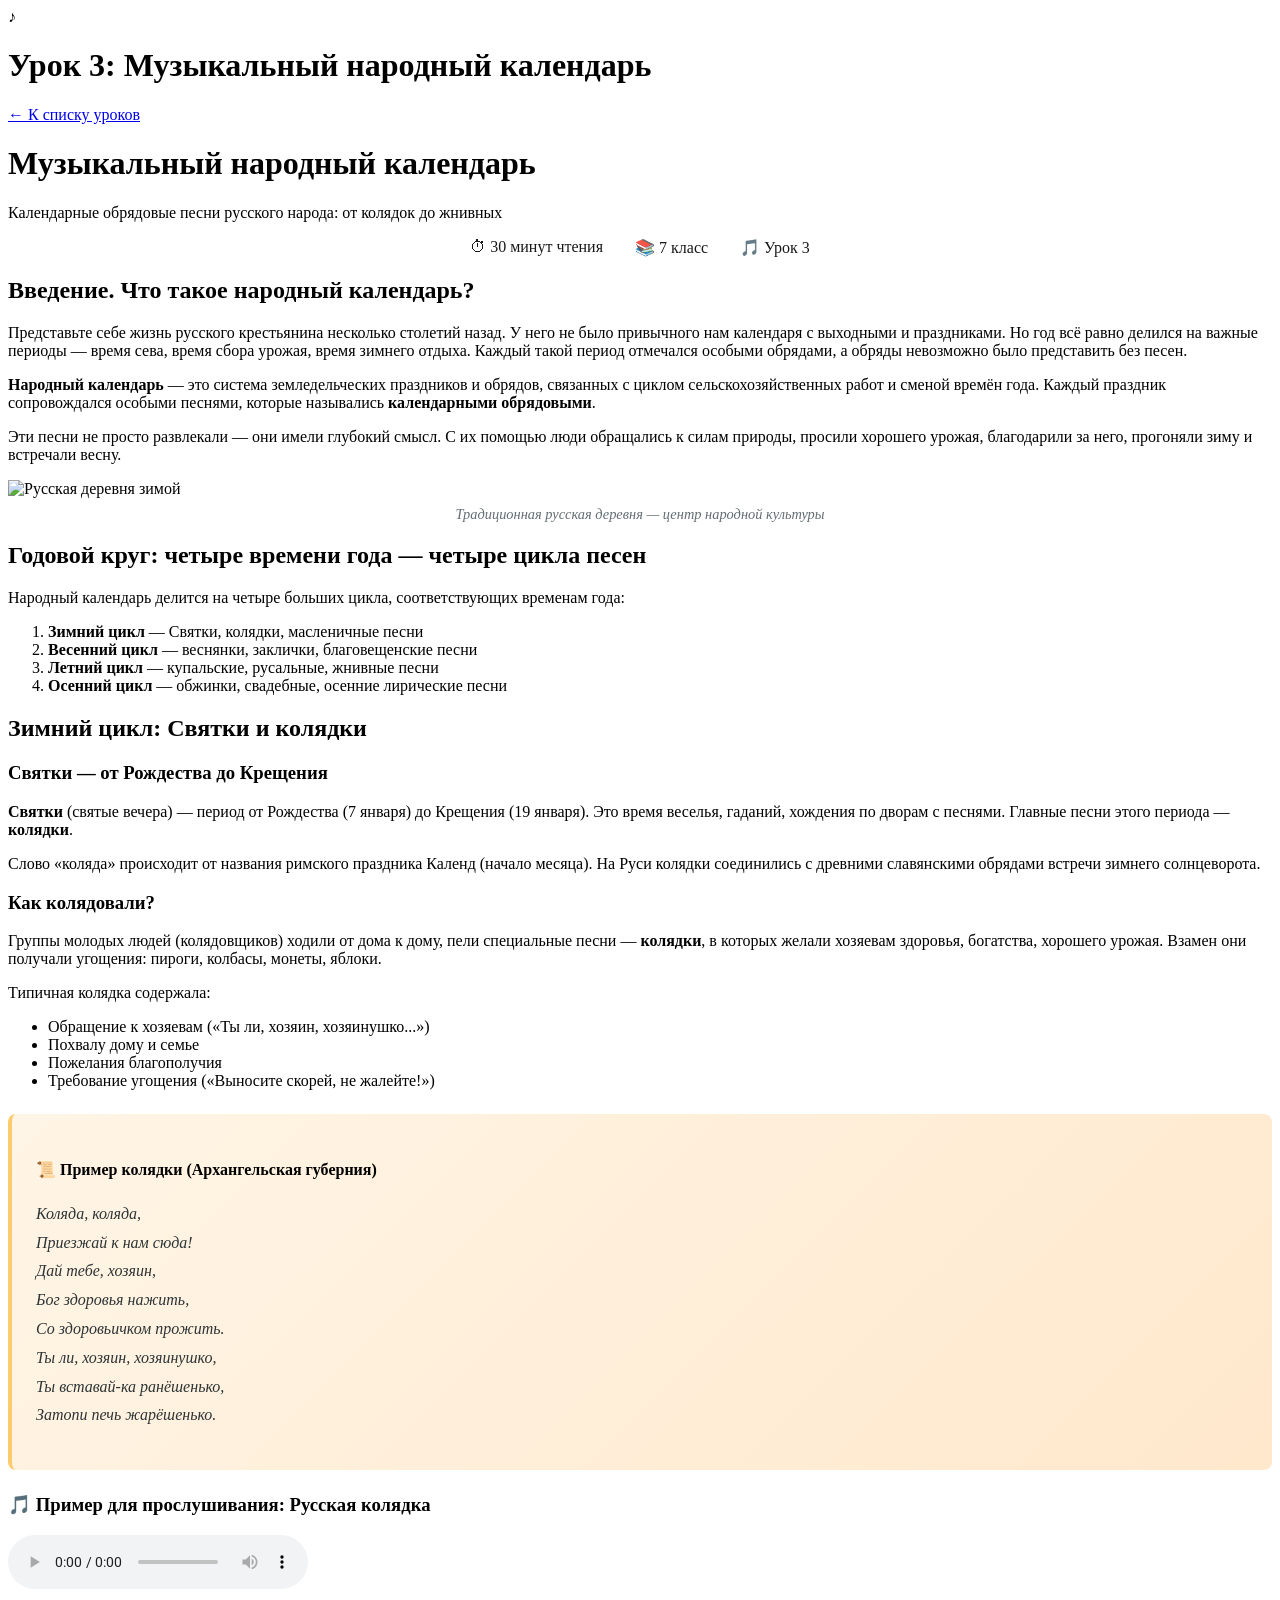
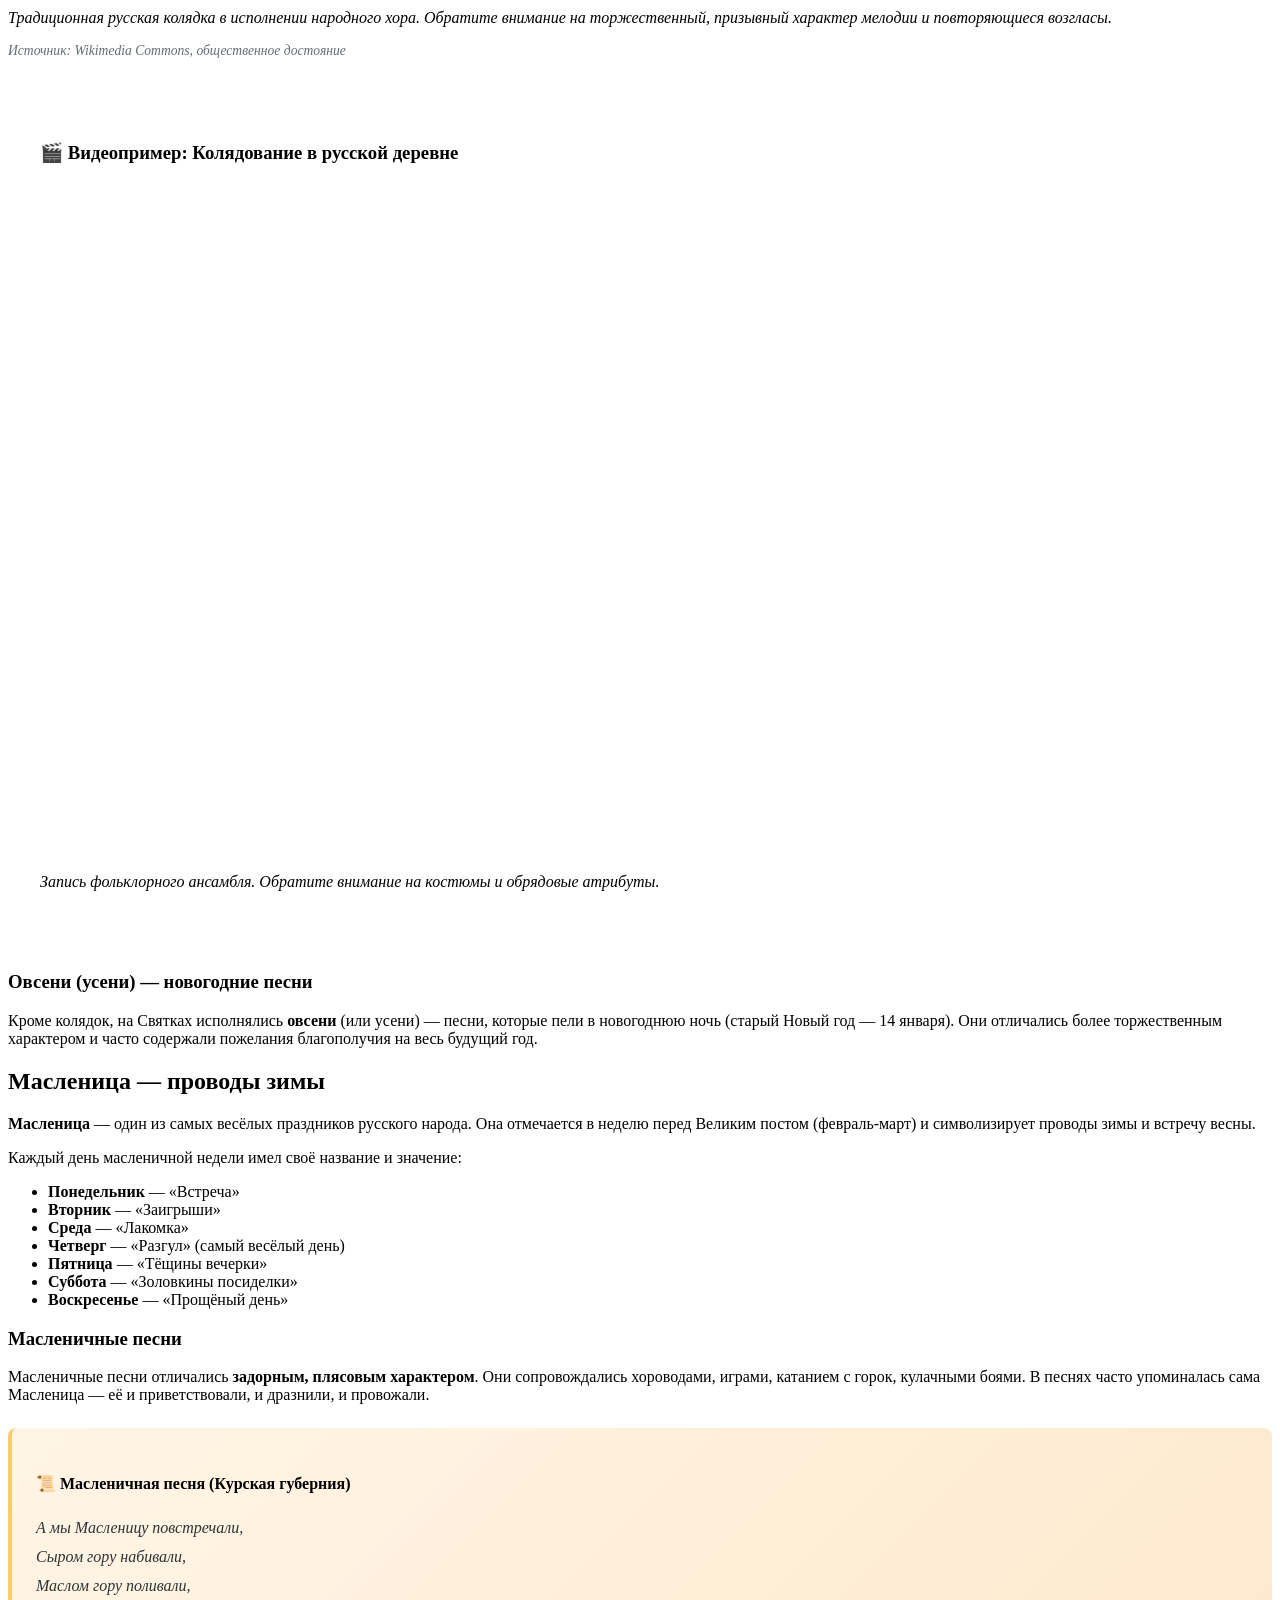
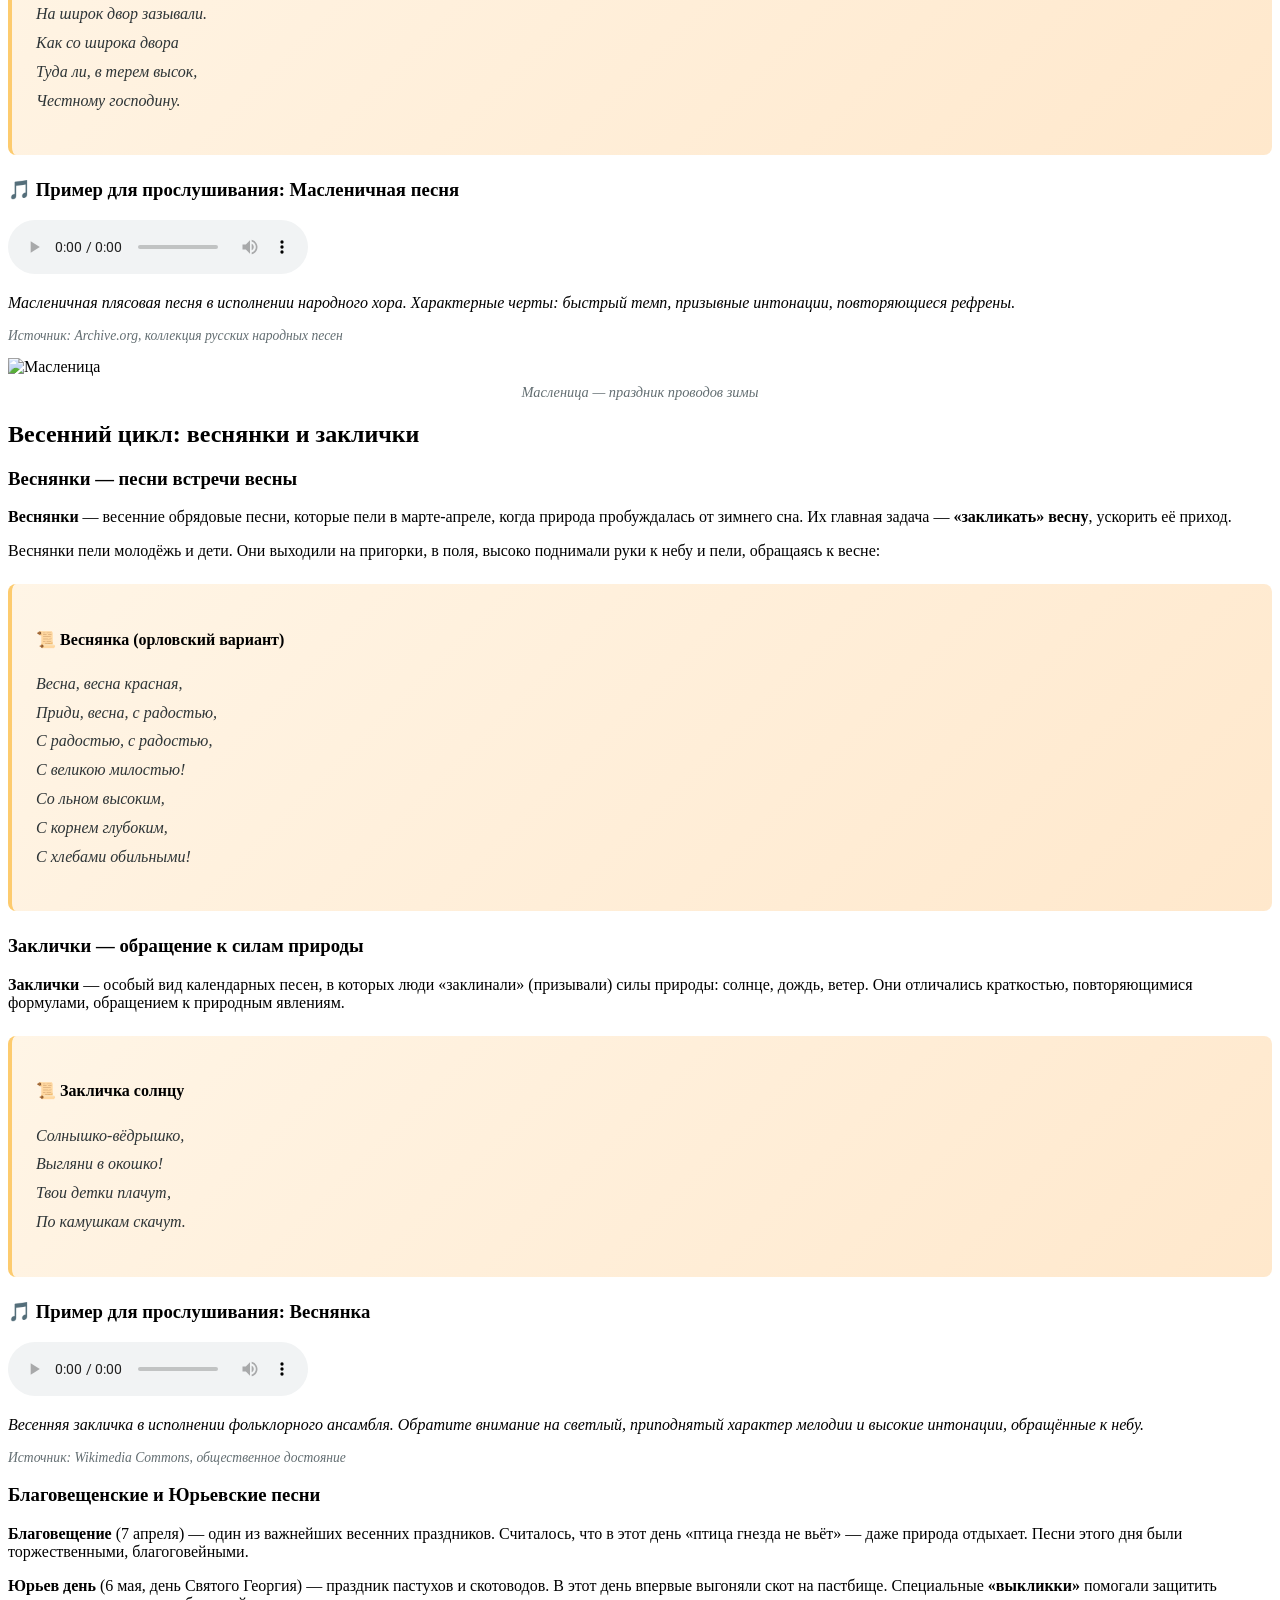
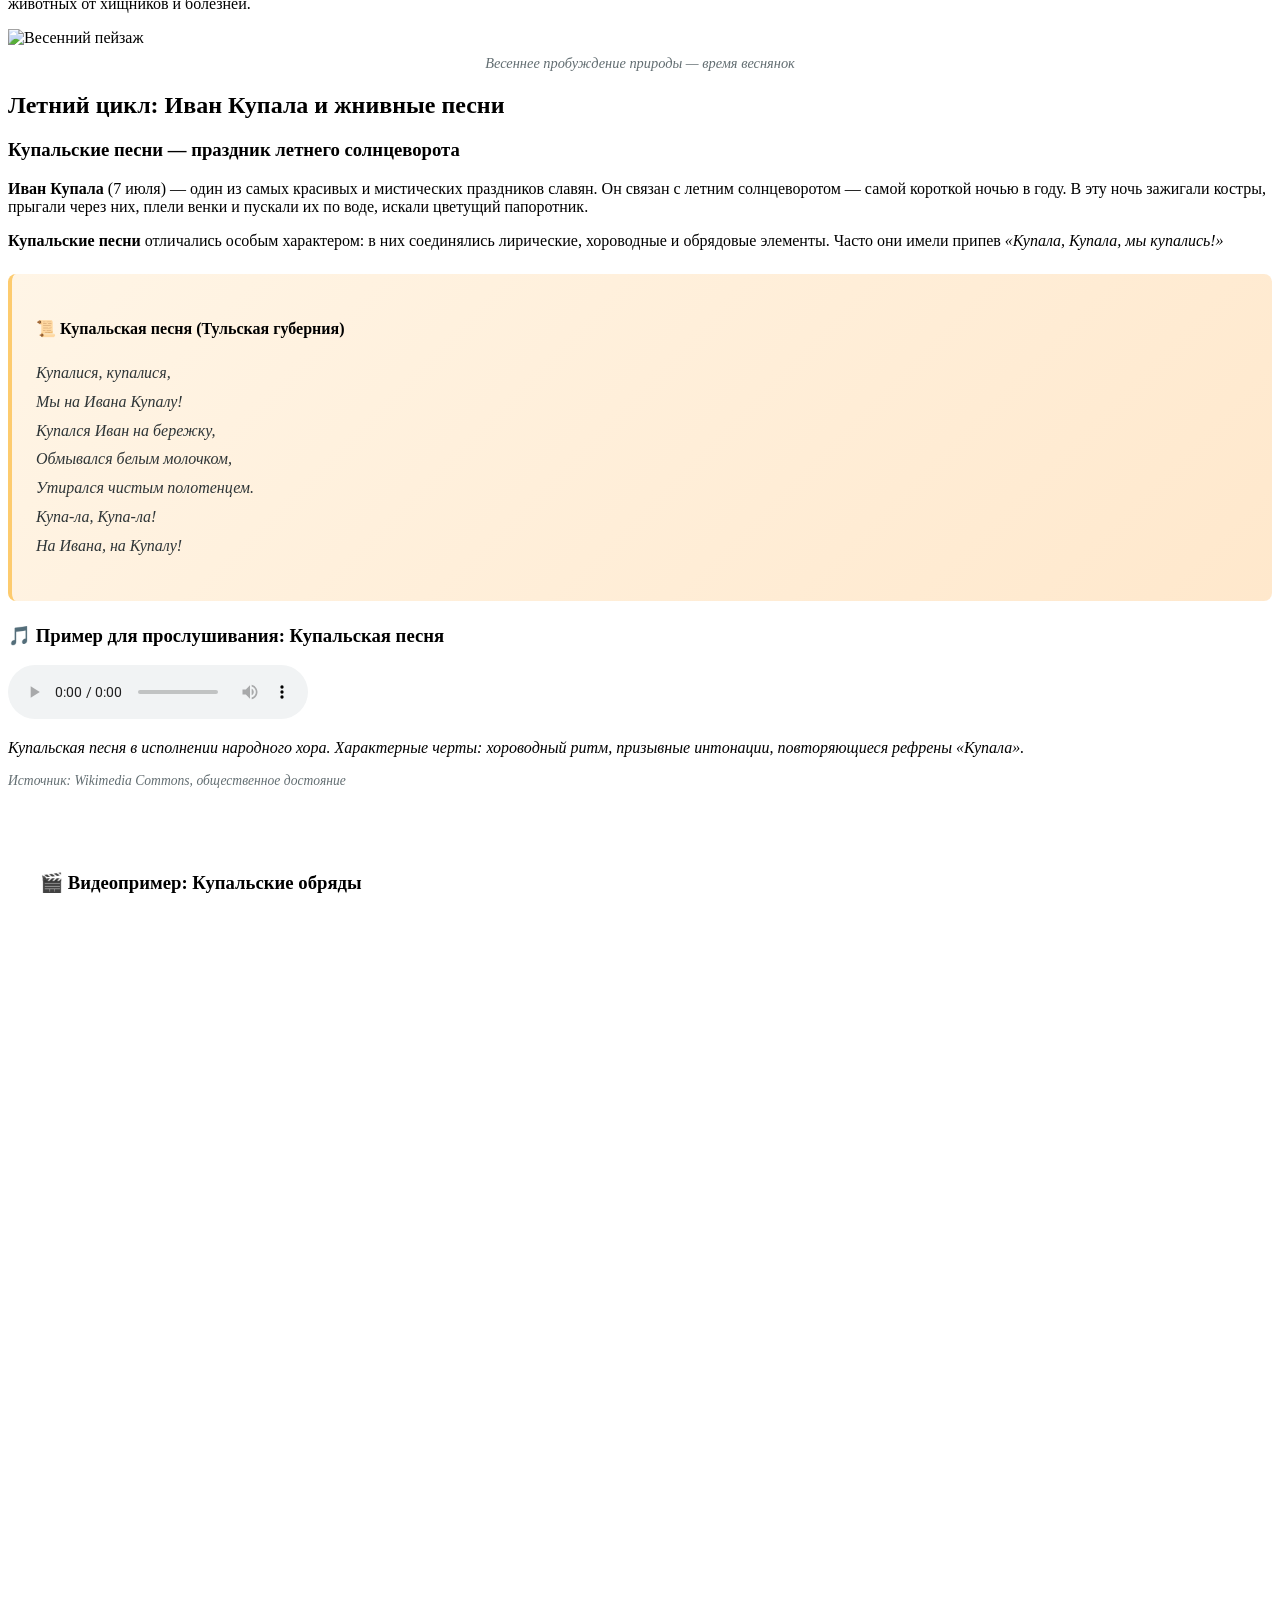
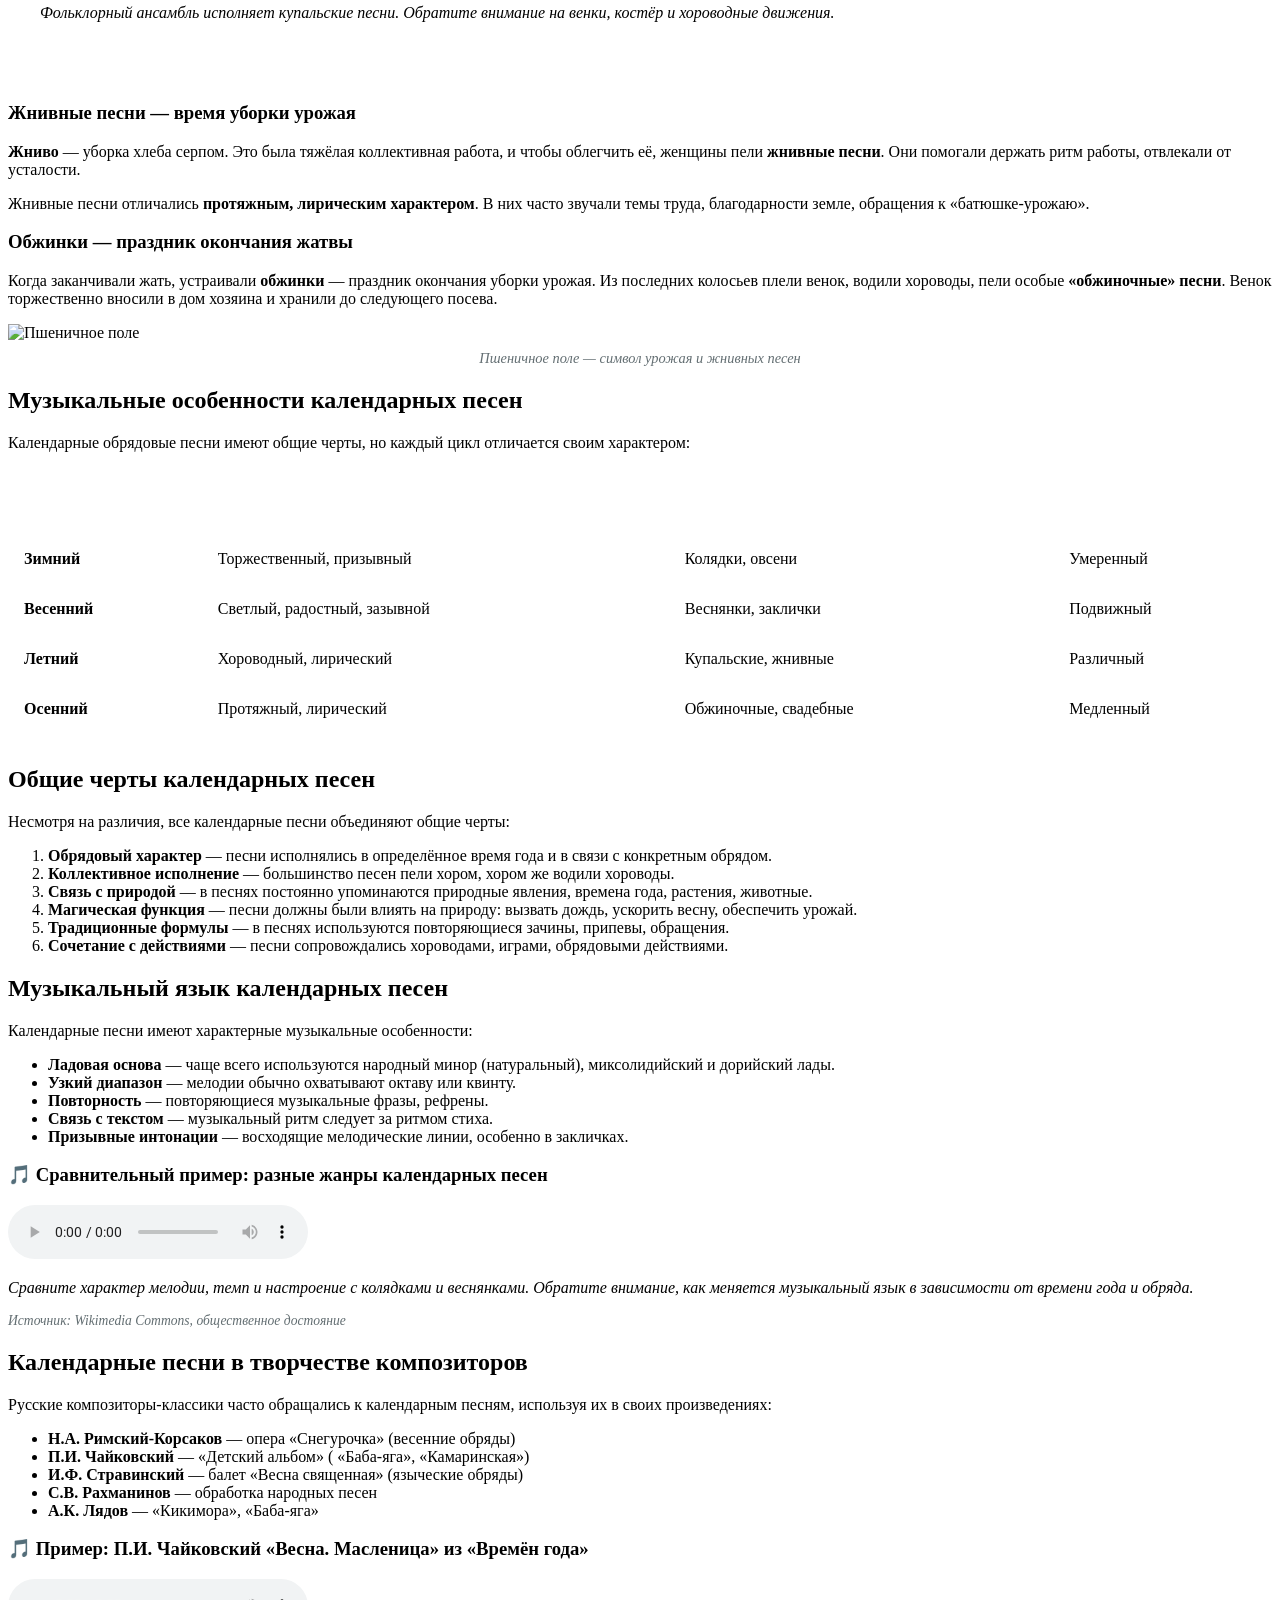
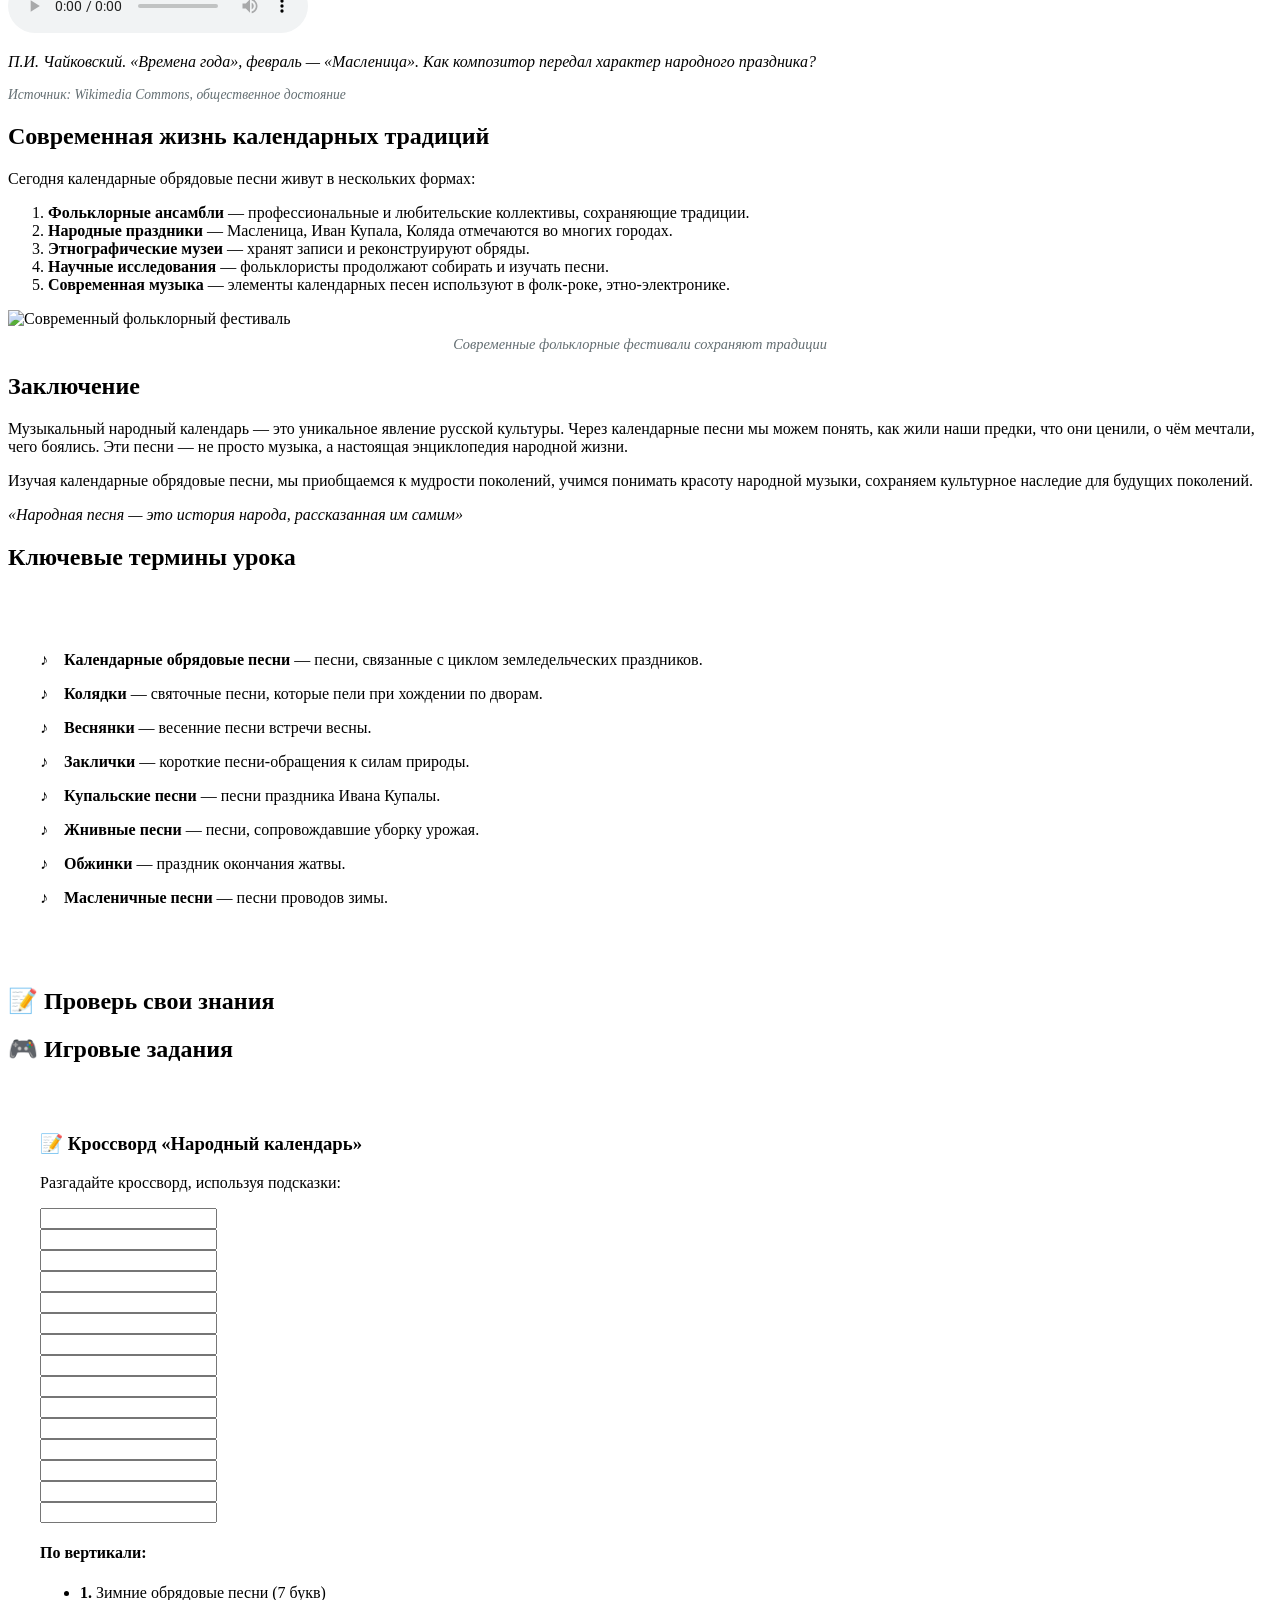
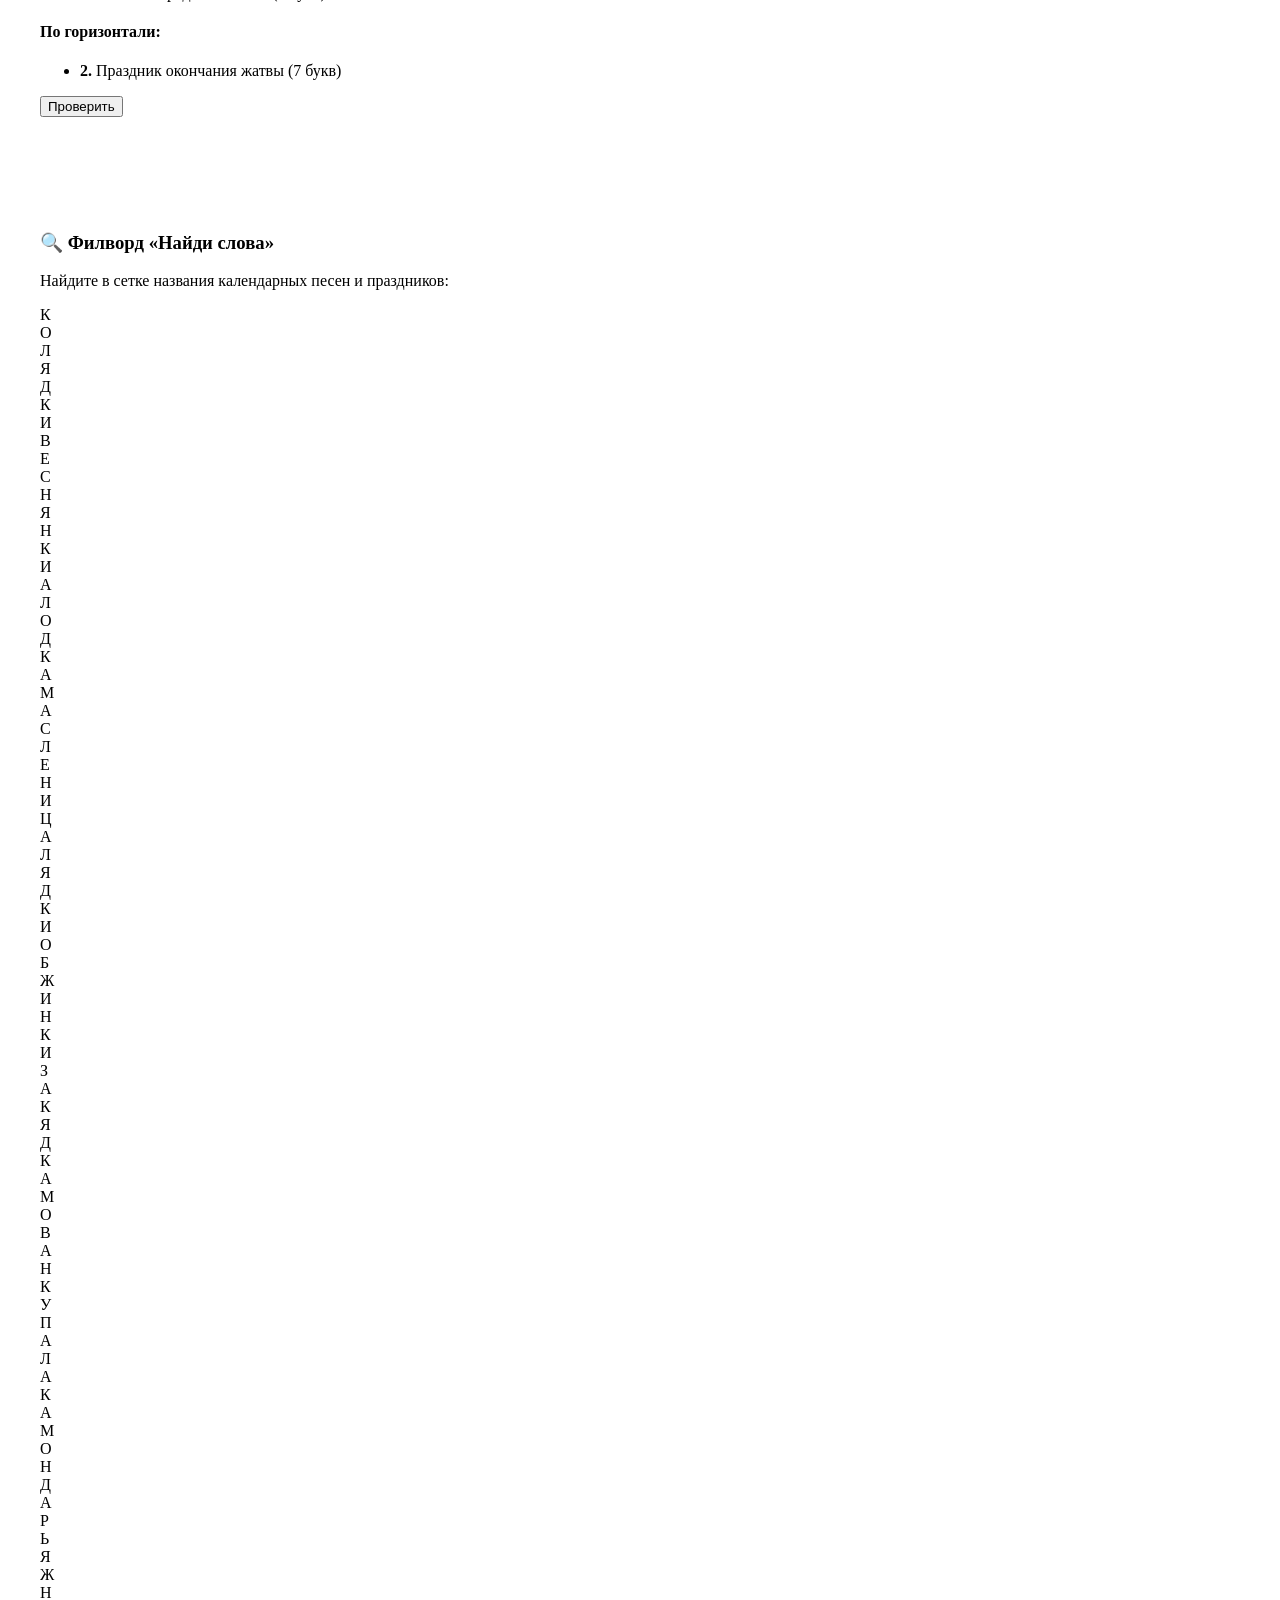
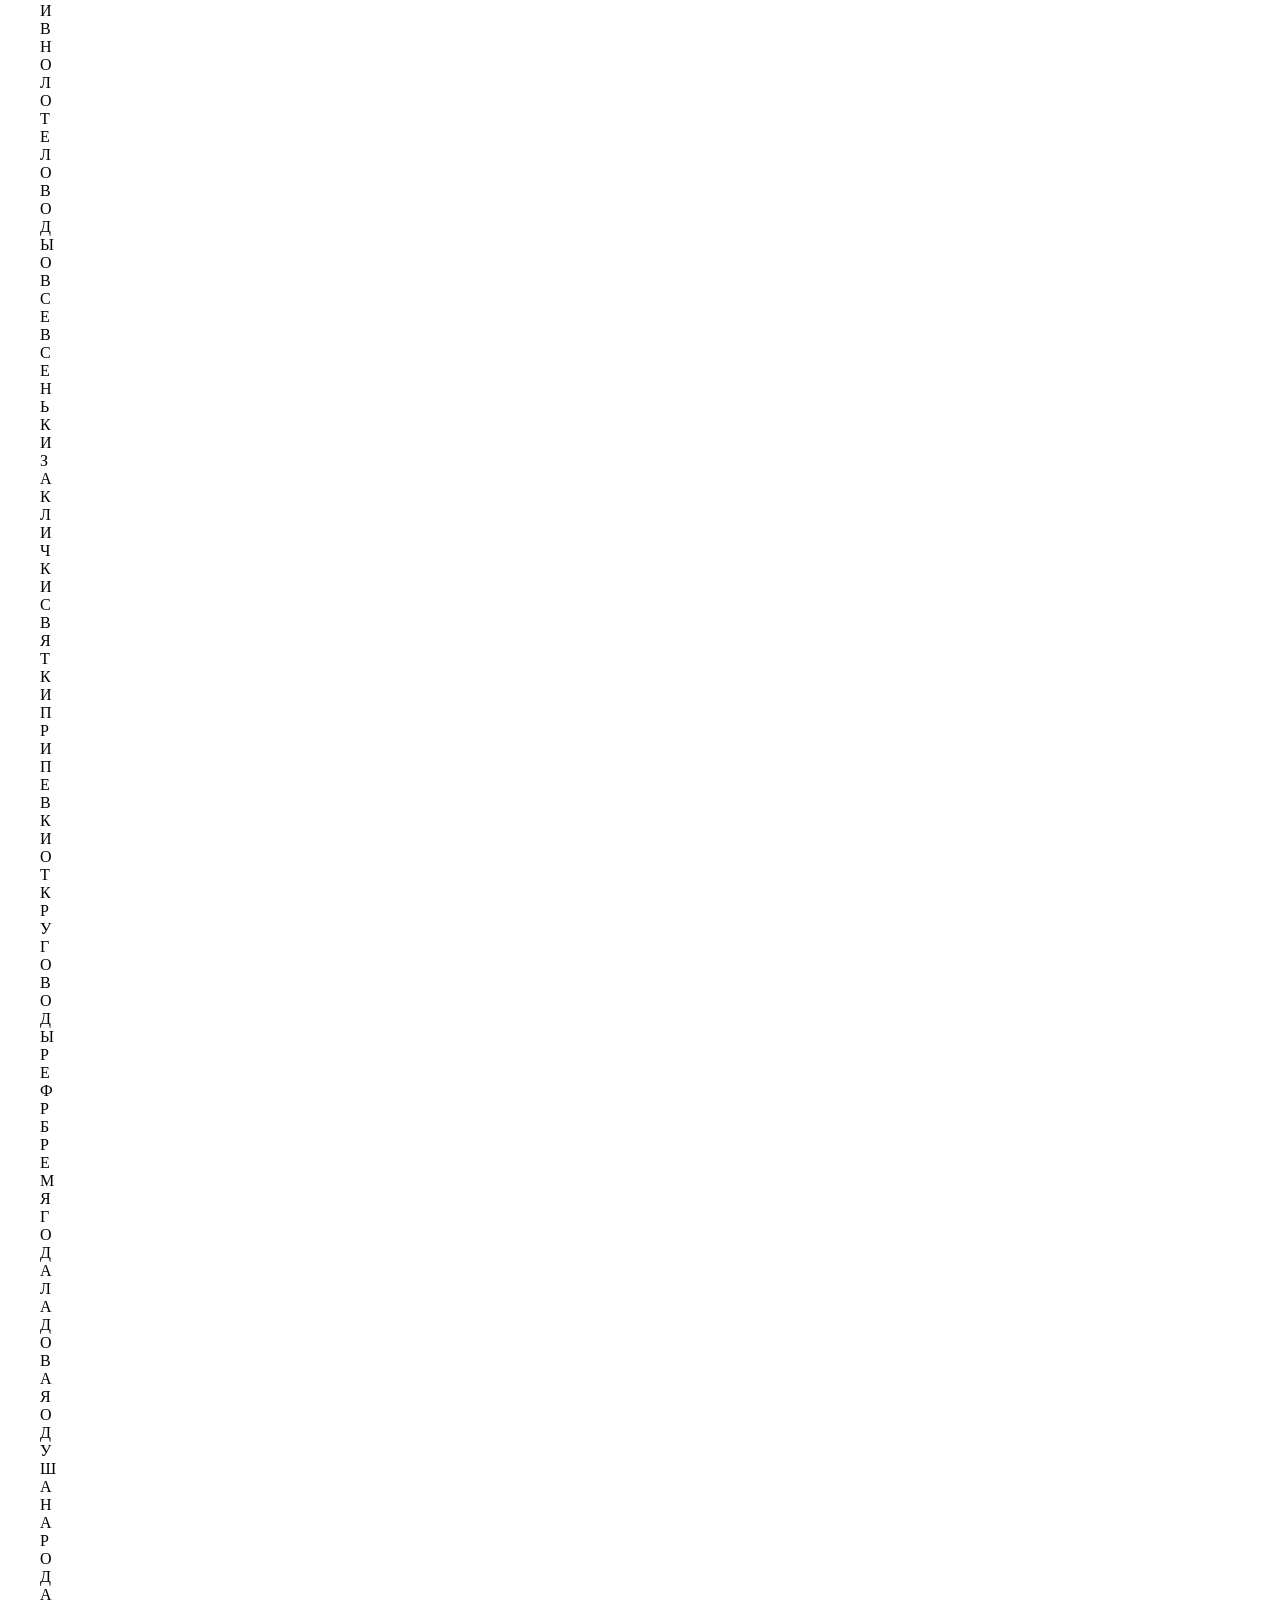
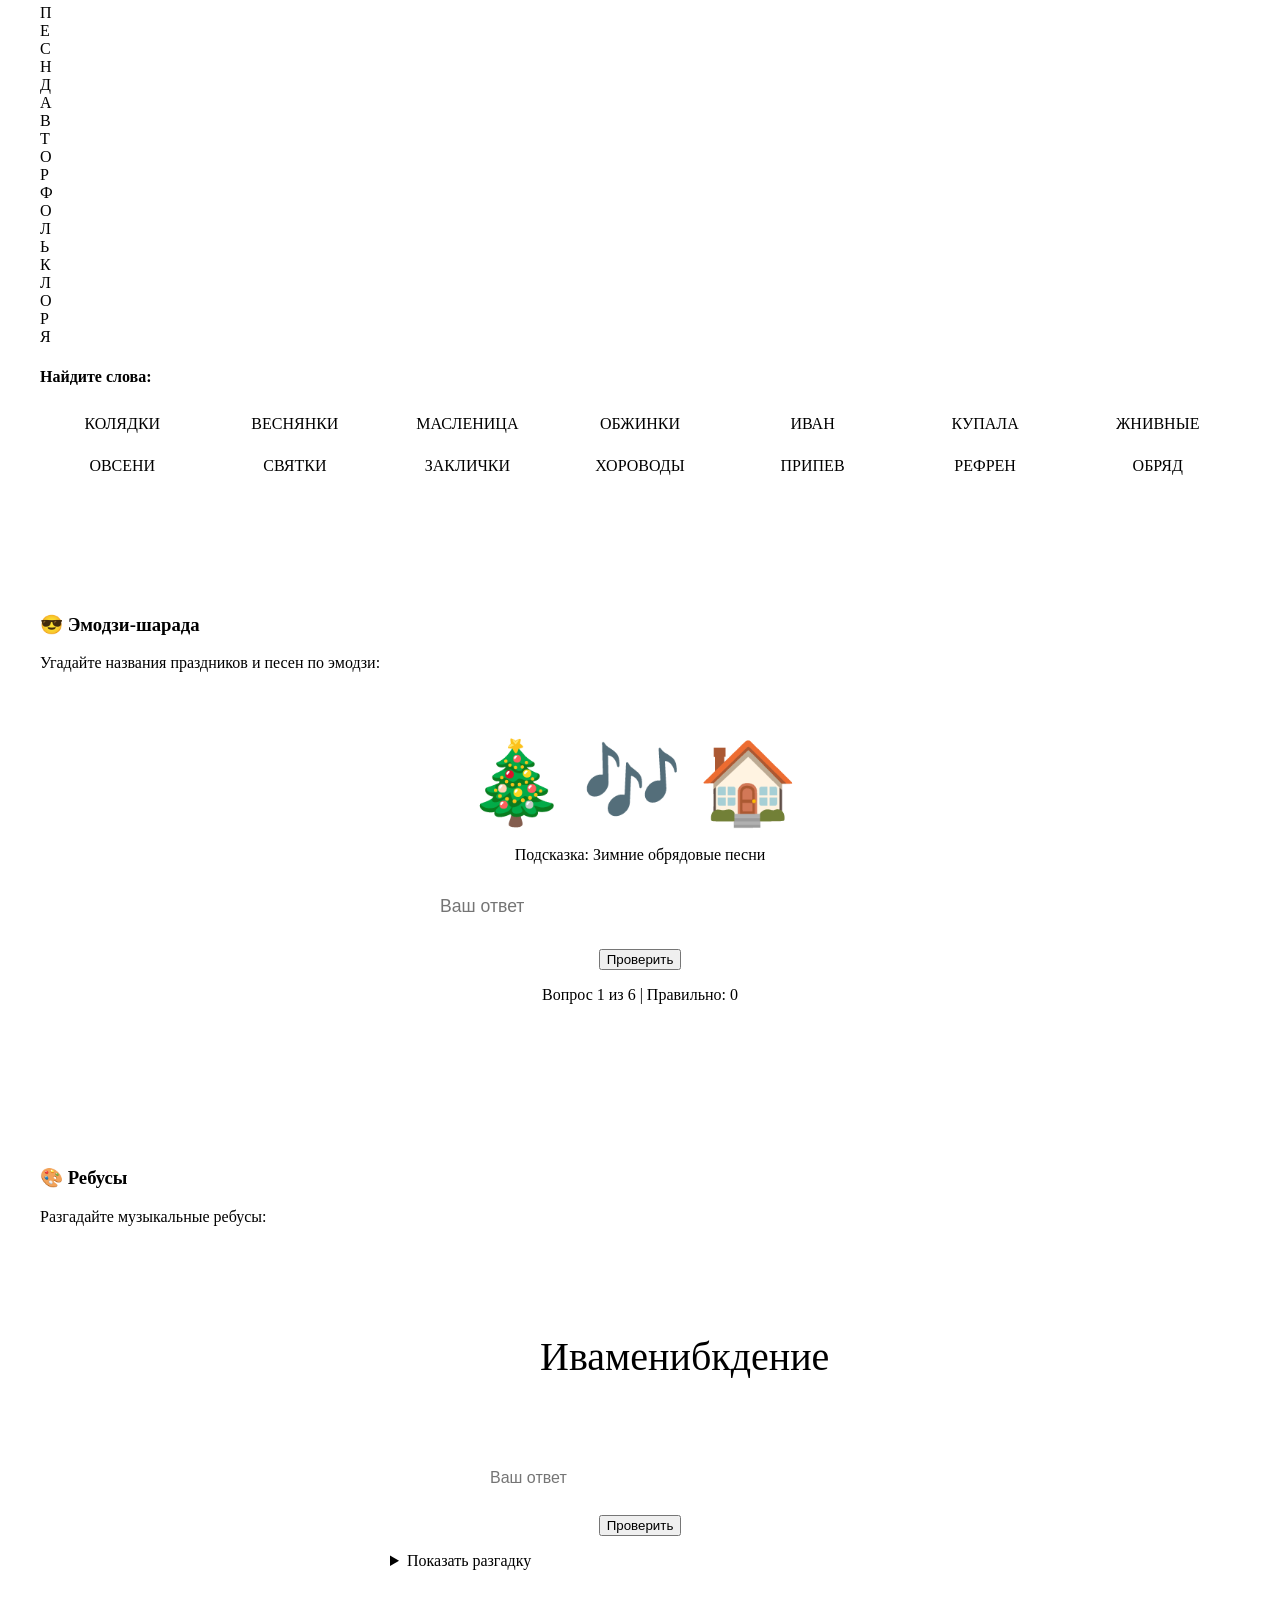
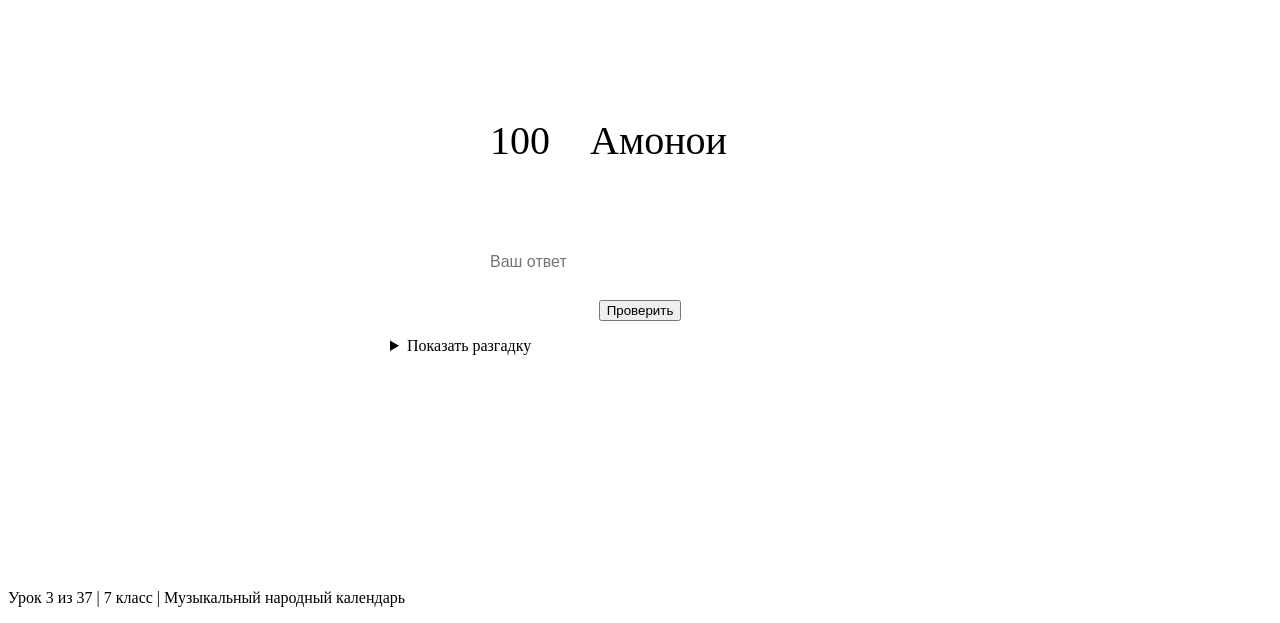
==== lesson3-grade7.html @ 3082ca97 "Update lesson3-grade7.html Добавлен код" ====
<!DOCTYPE html>
<html lang="ru">
<head>
    <meta charset="UTF-8">
    <meta name="viewport" content="width=device-width, initial-scale=1.0">
    <title>Урок 3: Музыкальный народный календарь - 7 класс</title>
    <link rel="stylesheet" href="../css/style.css">
    <link href="https://fonts.googleapis.com/css2?family=Playfair+Display:wght@400;700&family=Roboto:wght@300;400;500&display=swap" rel="stylesheet">
</head>
<body>
    <header class="main-header">
        <div class="container">
            <div class="logo">
                <span class="music-note">♪</span>
                <h1>Урок 3: Музыкальный народный календарь</h1>
            </div>
            <nav>
                <a href="../index.html" class="back-btn">← К списку уроков</a>
            </nav>
        </div>
    </header>

    <main class="lesson-container">
        <div class="lesson-header">
            <h1>Музыкальный народный календарь</h1>
            <p>Календарные обрядовые песни русского народа: от колядок до жнивных</p>
            <div class="lesson-meta-header">
                <span>⏱ 30 минут чтения</span>
                <span>📚 7 класс</span>
                <span>🎵 Урок 3</span>
            </div>
        </div>

        <article class="lesson-content">
            <h2>Введение. Что такое народный календарь?</h2>
            <p>
                Представьте себе жизнь русского крестьянина несколько столетий назад. У него 
                не было привычного нам календаря с выходными и праздниками. Но год всё равно 
                делился на важные периоды — время сева, время сбора урожая, время зимнего 
                отдыха. Каждый такой период отмечался особыми обрядами, а обряды невозможно 
                было представить без песен.
            </p>
            <p>
                <strong>Народный календарь</strong> — это система земледельческих праздников 
                и обрядов, связанных с циклом сельскохозяйственных работ и сменой времён года. 
                Каждый праздник сопровождался особыми песнями, которые назывались 
                <strong>календарными обрядовыми</strong>.
            </p>
            <p>
                Эти песни не просто развлекали — они имели глубокий смысл. С их помощью люди 
                обращались к силам природы, просили хорошего урожая, благодарили за него, 
                прогоняли зиму и встречали весну.
            </p>

            <img src="https://images.unsplash.com/photo-1528150187455-bdbf701fd4a6?w=800" 
                 alt="Русская деревня зимой" class="lesson-image">
            <p class="image-caption">Традиционная русская деревня — центр народной культуры</p>

            <h2>Годовой круг: четыре времени года — четыре цикла песен</h2>
            <p>
                Народный календарь делится на четыре больших цикла, соответствующих временам года:
            </p>
            <ol>
                <li><strong>Зимний цикл</strong> — Святки, колядки, масленичные песни</li>
                <li><strong>Весенний цикл</strong> — веснянки, заклички, благовещенские песни</li>
                <li><strong>Летний цикл</strong> — купальские, русальные, жнивные песни</li>
                <li><strong>Осенний цикл</strong> — обжинки, свадебные, осенние лирические песни</li>
            </ol>

            <h2>Зимний цикл: Святки и колядки</h2>
            
            <h3>Святки — от Рождества до Крещения</h3>
            <p>
                <strong>Святки</strong> (святые вечера) — период от Рождества (7 января) до 
                Крещения (19 января). Это время веселья, гаданий, хождения по дворам с песнями. 
                Главные песни этого периода — <strong>колядки</strong>.
            </p>
            <p>
                Слово «коляда» происходит от названия римского праздника Календ (начало месяца). 
                На Руси колядки соединились с древними славянскими обрядами встречи зимнего 
                солнцеворота.
            </p>

            <h3>Как колядовали?</h3>
            <p>
                Группы молодых людей (колядовщиков) ходили от дома к дому, пели специальные 
                песни — <strong>колядки</strong>, в которых желали хозяевам здоровья, богатства, 
                хорошего урожая. Взамен они получали угощения: пироги, колбасы, монеты, яблоки.
            </p>
            <p>
                Типичная колядка содержала:
            </p>
            <ul>
                <li>Обращение к хозяевам («Ты ли, хозяин, хозяинушко...»)</li>
                <li>Похвалу дому и семье</li>
                <li>Пожелания благополучия</li>
                <li>Требование угощения («Выносите скорей, не жалейте!»)</li>
            </ul>

            <div class="info-box">
                <h4>📜 Пример колядки (Архангельская губерния)</h4>
                <p class="folk-text">
                    <em>Коляда, коляда,<br>
                    Приезжай к нам сюда!<br>
                    Дай тебе, хозяин,<br>
                    Бог здоровья нажить,<br>
                    Со здоровьичком прожить.<br>
                    Ты ли, хозяин, хозяинушко,<br>
                    Ты вставай-ка ранёшенько,<br>
                    Затопи печь жарёшенько.</em>
                </p>
            </div>

            <div class="audio-section">
                <h3>🎵 Пример для прослушивания: Русская колядка</h3>
                <audio controls class="audio-player" preload="metadata">
                    <source src="https://upload.wikimedia.org/wikipedia/commons/5/5a/Kolyadka.ogg" type="audio/ogg">
                    <source src="https://upload.wikimedia.org/wikipedia/commons/5/5a/Kolyadka.ogg" type="audio/mpeg">
                    Ваш браузер не поддерживает аудио элемент.
                </audio>
                <p><em>Традиционная русская колядка в исполнении народного хора. Обратите внимание на 
                торжественный, призывный характер мелодии и повторяющиеся возгласы.</em></p>
                <p class="source-info">Источник: Wikimedia Commons, общественное достояние</p>
            </div>

            <div class="video-section">
                <h3>🎬 Видеопример: Колядование в русской деревне</h3>
                <div class="video-wrapper">
                    <iframe width="560" height="315" 
                            src="https://www.youtube.com/embed/4E2_0YvKz1M" 
                            title="Русские колядки" 
                            frameborder="0" 
                            allow="accelerometer; autoplay; clipboard-write; encrypted-media; gyroscope; picture-in-picture" 
                            allowfullscreen>
                    </iframe>
                </div>
                <p><em>Запись фольклорного ансамбля. Обратите внимание на костюмы и обрядовые атрибуты.</em></p>
            </div>

            <h3>Овсени (усени) — новогодние песни</h3>
            <p>
                Кроме колядок, на Святках исполнялись <strong>овсени</strong> (или усени) — 
                песни, которые пели в новогоднюю ночь (старый Новый год — 14 января). Они 
                отличались более торжественным характером и часто содержали пожелания 
                благополучия на весь будущий год.
            </p>

            <h2>Масленица — проводы зимы</h2>
            <p>
                <strong>Масленица</strong> — один из самых весёлых праздников русского народа. 
                Она отмечается в неделю перед Великим постом (февраль-март) и символизирует 
                проводы зимы и встречу весны.
            </p>
            <p>
                Каждый день масленичной недели имел своё название и значение:
            </p>
            <ul>
                <li><strong>Понедельник</strong> — «Встреча»</li>
                <li><strong>Вторник</strong> — «Заигрыши»</li>
                <li><strong>Среда</strong> — «Лакомка»</li>
                <li><strong>Четверг</strong> — «Разгул» (самый весёлый день)</li>
                <li><strong>Пятница</strong> — «Тёщины вечерки»</li>
                <li><strong>Суббота</strong> — «Золовкины посиделки»</li>
                <li><strong>Воскресенье</strong> — «Прощёный день»</li>
            </ul>

            <h3>Масленичные песни</h3>
            <p>
                Масленичные песни отличались <strong>задорным, плясовым характером</strong>. 
                Они сопровождались хороводами, играми, катанием с горок, кулачными боями. 
                В песнях часто упоминалась сама Масленица — её и приветствовали, и дразнили, 
                и провожали.
            </p>

            <div class="info-box">
                <h4>📜 Масленичная песня (Курская губерния)</h4>
                <p class="folk-text">
                    <em>А мы Масленицу повстречали,<br>
                    Сыром гору набивали,<br>
                    Маслом гору поливали,<br>
                    На широк двор зазывали.<br>
                    Как со широка двора<br>
                    Туда ли, в терем высок,<br>
                    Честному господину.</em>
                </p>
            </div>

            <div class="audio-section">
                <h3>🎵 Пример для прослушивания: Масленичная песня</h3>
                <audio controls class="audio-player" preload="metadata">
                    <source src="https://archive.org/download/RussianFolkSongs/Maslenitsa.ogg" type="audio/ogg">
                    Ваш браузер не поддерживает аудио элемент.
                </audio>
                <p><em>Масленичная плясовая песня в исполнении народного хора. Характерные черты: 
                быстрый темп, призывные интонации, повторяющиеся рефрены.</em></p>
                <p class="source-info">Источник: Archive.org, коллекция русских народных песен</p>
            </div>

            <img src="https://images.unsplash.com/photo-1582562124811-c09040d0a901?w=800" 
                 alt="Масленица" class="lesson-image">
            <p class="image-caption">Масленица — праздник проводов зимы</p>

            <h2>Весенний цикл: веснянки и заклички</h2>
            
            <h3>Веснянки — песни встречи весны</h3>
            <p>
                <strong>Веснянки</strong> — весенние обрядовые песни, которые пели в марте-апреле, 
                когда природа пробуждалась от зимнего сна. Их главная задача — <strong>«закликать» 
                весну</strong>, ускорить её приход.
            </p>
            <p>
                Веснянки пели молодёжь и дети. Они выходили на пригорки, в поля, высоко 
                поднимали руки к небу и пели, обращаясь к весне:
            </p>

            <div class="info-box">
                <h4>📜 Веснянка (орловский вариант)</h4>
                <p class="folk-text">
                    <em>Весна, весна красная,<br>
                    Приди, весна, с радостью,<br>
                    С радостью, с радостью,<br>
                    С великою милостью!<br>
                    Со льном высоким,<br>
                    С корнем глубоким,<br>
                    С хлебами обильными!</em>
                </p>
            </div>

            <h3>Заклички — обращение к силам природы</h3>
            <p>
                <strong>Заклички</strong> — особый вид календарных песен, в которых люди 
                «заклинали» (призывали) силы природы: солнце, дождь, ветер. Они отличались 
                краткостью, повторяющимися формулами, обращением к природным явлениям.
            </p>

            <div class="info-box">
                <h4>📜 Закличка солнцу</h4>
                <p class="folk-text">
                    <em>Солнышко-вёдрышко,<br>
                    Выгляни в окошко!<br>
                    Твои детки плачут,<br>
                    По камушкам скачут.</em>
                </p>
            </div>

            <div class="audio-section">
                <h3>🎵 Пример для прослушивания: Веснянка</h3>
                <audio controls class="audio-player" preload="metadata">
                    <source src="https://upload.wikimedia.org/wikipedia/commons/a/a7/Vesnyanka.ogg" type="audio/ogg">
                    Ваш браузер не поддерживает аудио элемент.
                </audio>
                <p><em>Весенняя закличка в исполнении фольклорного ансамбля. Обратите внимание на 
                светлый, приподнятый характер мелодии и высокие интонации, обращённые к небу.</em></p>
                <p class="source-info">Источник: Wikimedia Commons, общественное достояние</p>
            </div>

            <h3>Благовещенские и Юрьевские песни</h3>
            <p>
                <strong>Благовещение</strong> (7 апреля) — один из важнейших весенних праздников. 
                Считалось, что в этот день «птица гнезда не вьёт» — даже природа отдыхает. 
                Песни этого дня были торжественными, благоговейными.
            </p>
            <p>
                <strong>Юрьев день</strong> (6 мая, день Святого Георгия) — праздник пастухов 
                и скотоводов. В этот день впервые выгоняли скот на пастбище. Специальные 
                <strong>«выкликки»</strong> помогали защитить животных от хищников и болезней.
            </p>

            <img src="https://images.unsplash.com/photo-1490750967868-88aa4486c946?w=800" 
                 alt="Весенний пейзаж" class="lesson-image">
            <p class="image-caption">Весеннее пробуждение природы — время веснянок</p>

            <h2>Летний цикл: Иван Купала и жнивные песни</h2>
            
            <h3>Купальские песни — праздник летнего солнцеворота</h3>
            <p>
                <strong>Иван Купала</strong> (7 июля) — один из самых красивых и мистических 
                праздников славян. Он связан с летним солнцеворотом — самой короткой ночью в году. 
                В эту ночь зажигали костры, прыгали через них, плели венки и пускали их по воде, 
                искали цветущий папоротник.
            </p>
            <p>
                <strong>Купальские песни</strong> отличались особым характером: в них соединялись 
                лирические, хороводные и обрядовые элементы. Часто они имели припев 
                <em>«Купала, Купала, мы купались!»</em>
            </p>

            <div class="info-box">
                <h4>📜 Купальская песня (Тульская губерния)</h4>
                <p class="folk-text">
                    <em>Купалися, купалися,<br>
                    Мы на Ивана Купалу!<br>
                    Купался Иван на бережку,<br>
                    Обмывался белым молочком,<br>
                    Утирался чистым полотенцем.<br>
                    Купа-ла, Купа-ла!<br>
                    На Ивана, на Купалу!</em>
                </p>
            </div>

            <div class="audio-section">
                <h3>🎵 Пример для прослушивания: Купальская песня</h3>
                <audio controls class="audio-player" preload="metadata">
                    <source src="https://upload.wikimedia.org/wikipedia/commons/7/7e/Kupalska.ogg" type="audio/ogg">
                    Ваш браузер не поддерживает аудио элемент.
                </audio>
                <p><em>Купальская песня в исполнении народного хора. Характерные черты: хороводный 
                ритм, призывные интонации, повторяющиеся рефрены «Купала».</em></p>
                <p class="source-info">Источник: Wikimedia Commons, общественное достояние</p>
            </div>

            <div class="video-section">
                <h3>🎬 Видеопример: Купальские обряды</h3>
                <div class="video-wrapper">
                    <iframe width="560" height="315" 
                            src="https://www.youtube.com/embed/8q7vQ2Y3p5w" 
                            title="Купальские песни" 
                            frameborder="0" 
                            allow="accelerometer; autoplay; clipboard-write; encrypted-media; gyroscope; picture-in-picture" 
                            allowfullscreen>
                    </iframe>
                </div>
                <p><em>Фольклорный ансамбль исполняет купальские песни. Обратите внимание на венки, 
                костёр и хороводные движения.</em></p>
            </div>

            <h3>Жнивные песни — время уборки урожая</h3>
            <p>
                <strong>Жниво</strong> — уборка хлеба серпом. Это была тяжёлая коллективная 
                работа, и чтобы облегчить её, женщины пели <strong>жнивные песни</strong>. 
                Они помогали держать ритм работы, отвлекали от усталости.
            </p>
            <p>
                Жнивные песни отличались <strong>протяжным, лирическим характером</strong>. 
                В них часто звучали темы труда, благодарности земле, обращения к «батюшке-урожаю».
            </p>

            <h3>Обжинки — праздник окончания жатвы</h3>
            <p>
                Когда заканчивали жать, устраивали <strong>обжинки</strong> — праздник окончания 
                уборки урожая. Из последних колосьев плели венок, водили хороводы, пели 
                особые <strong>«обжиночные» песни</strong>. Венок торжественно вносили в дом 
                хозяина и хранили до следующего посева.
            </p>

            <img src="https://images.unsplash.com/photo-1500382017468-9049fed747ef?w=800" 
                 alt="Пшеничное поле" class="lesson-image">
            <p class="image-caption">Пшеничное поле — символ урожая и жнивных песен</p>

            <h2>Музыкальные особенности календарных песен</h2>
            <p>
                Календарные обрядовые песни имеют общие черты, но каждый цикл отличается 
                своим характером:
            </p>

            <table class="comparison-table">
                <thead>
                    <tr>
                        <th>Цикл</th>
                        <th>Характер музыки</th>
                        <th>Основные жанры</th>
                        <th>Темп</th>
                    </tr>
                </thead>
                <tbody>
                    <tr>
                        <td><strong>Зимний</strong></td>
                        <td>Торжественный, призывный</td>
                        <td>Колядки, овсени</td>
                        <td>Умеренный</td>
                    </tr>
                    <tr>
                        <td><strong>Весенний</strong></td>
                        <td>Светлый, радостный, зазывной</td>
                        <td>Веснянки, заклички</td>
                        <td>Подвижный</td>
                    </tr>
                    <tr>
                        <td><strong>Летний</strong></td>
                        <td>Хороводный, лирический</td>
                        <td>Купальские, жнивные</td>
                        <td>Различный</td>
                    </tr>
                    <tr>
                        <td><strong>Осенний</strong></td>
                        <td>Протяжный, лирический</td>
                        <td>Обжиночные, свадебные</td>
                        <td>Медленный</td>
                    </tr>
                </tbody>
            </table>

            <h2>Общие черты календарных песен</h2>
            <p>
                Несмотря на различия, все календарные песни объединяют общие черты:
            </p>
            <ol>
                <li><strong>Обрядовый характер</strong> — песни исполнялись в определённое время года и в связи с конкретным обрядом.</li>
                <li><strong>Коллективное исполнение</strong> — большинство песен пели хором, хором же водили хороводы.</li>
                <li><strong>Связь с природой</strong> — в песнях постоянно упоминаются природные явления, времена года, растения, животные.</li>
                <li><strong>Магическая функция</strong> — песни должны были влиять на природу: вызвать дождь, ускорить весну, обеспечить урожай.</li>
                <li><strong>Традиционные формулы</strong> — в песнях используются повторяющиеся зачины, припевы, обращения.</li>
                <li><strong>Сочетание с действиями</strong> — песни сопровождались хороводами, играми, обрядовыми действиями.</li>
            </ol>

            <h2>Музыкальный язык календарных песен</h2>
            <p>
                Календарные песни имеют характерные музыкальные особенности:
            </p>
            <ul>
                <li><strong>Ладовая основа</strong> — чаще всего используются народный минор (натуральный), миксолидийский и дорийский лады.</li>
                <li><strong>Узкий диапазон</strong> — мелодии обычно охватывают октаву или квинту.</li>
                <li><strong>Повторность</strong> — повторяющиеся музыкальные фразы, рефрены.</li>
                <li><strong>Связь с текстом</strong> — музыкальный ритм следует за ритмом стиха.</li>
                <li><strong>Призывные интонации</strong> — восходящие мелодические линии, особенно в закличках.</li>
            </ul>

            <div class="audio-section">
                <h3>🎵 Сравнительный пример: разные жанры календарных песен</h3>
                <audio controls class="audio-player" preload="metadata">
                    <source src="https://upload.wikimedia.org/wikipedia/commons/b/b4/Russian_folk_song.ogg" type="audio/ogg">
                    Ваш браузер не поддерживает аудио элемент.
                </audio>
                <p><em>Сравните характер мелодии, темп и настроение с колядками и веснянками. 
                Обратите внимание, как меняется музыкальный язык в зависимости от времени года 
                и обряда.</em></p>
                <p class="source-info">Источник: Wikimedia Commons, общественное достояние</p>
            </div>

            <h2>Календарные песни в творчестве композиторов</h2>
            <p>
                Русские композиторы-классики часто обращались к календарным песням, 
                используя их в своих произведениях:
            </p>
            <ul>
                <li><strong>Н.А. Римский-Корсаков</strong> — опера «Снегурочка» (весенние обряды)</li>
                <li><strong>П.И. Чайковский</strong> — «Детский альбом» ( «Баба-яга», «Камаринская»)</li>
                <li><strong>И.Ф. Стравинский</strong> — балет «Весна священная» (языческие обряды)</li>
                <li><strong>С.В. Рахманинов</strong> — обработка народных песен</li>
                <li><strong>А.К. Лядов</strong> — «Кикимора», «Баба-яга»</li>
            </ul>

            <div class="audio-section">
                <h3>🎵 Пример: П.И. Чайковский «Весна. Масленица» из «Времён года»</h3>
                <audio controls class="audio-player" preload="metadata">
                    <source src="https://upload.wikimedia.org/wikipedia/commons/4/4b/Tchaikovsky_-_The_Seasons_Op_37a_-_February_Carnival.ogg" type="audio/ogg">
                    Ваш браузер не поддерживает аудио элемент.
                </audio>
                <p><em>П.И. Чайковский. «Времена года», февраль — «Масленица». Как композитор 
                передал характер народного праздника?</em></p>
                <p class="source-info">Источник: Wikimedia Commons, общественное достояние</p>
            </div>

            <h2>Современная жизнь календарных традиций</h2>
            <p>
                Сегодня календарные обрядовые песни живут в нескольких формах:
            </p>
            <ol>
                <li><strong>Фольклорные ансамбли</strong> — профессиональные и любительские коллективы, сохраняющие традиции.</li>
                <li><strong>Народные праздники</strong> — Масленица, Иван Купала, Коляда отмечаются во многих городах.</li>
                <li><strong>Этнографические музеи</strong> — хранят записи и реконструируют обряды.</li>
                <li><strong>Научные исследования</strong> — фольклористы продолжают собирать и изучать песни.</li>
                <li><strong>Современная музыка</strong> — элементы календарных песен используют в фолк-роке, этно-электронике.</li>
            </ol>

            <img src="https://images.unsplash.com/photo-1533174072545-7a4b6ad7a6c3?w=800" 
                 alt="Современный фольклорный фестиваль" class="lesson-image">
            <p class="image-caption">Современные фольклорные фестивали сохраняют традиции</p>

            <h2>Заключение</h2>
            <p>
                Музыкальный народный календарь — это уникальное явление русской культуры. 
                Через календарные песни мы можем понять, как жили наши предки, что они 
                ценили, о чём мечтали, чего боялись. Эти песни — не просто музыка, а 
                настоящая энциклопедия народной жизни.
            </p>
            <p>
                Изучая календарные обрядовые песни, мы приобщаемся к мудрости поколений, 
                учимся понимать красоту народной музыки, сохраняем культурное наследие 
                для будущих поколений.
            </p>
            <p>
                <em>«Народная песня — это история народа, рассказанная им самим»</em>
            </p>

            <h2>Ключевые термины урока</h2>
            <div class="terms-box">
                <ul>
                    <li><strong>Календарные обрядовые песни</strong> — песни, связанные с циклом земледельческих праздников.</li>
                    <li><strong>Колядки</strong> — святочные песни, которые пели при хождении по дворам.</li>
                    <li><strong>Веснянки</strong> — весенние песни встречи весны.</li>
                    <li><strong>Заклички</strong> — короткие песни-обращения к силам природы.</li>
                    <li><strong>Купальские песни</strong> — песни праздника Ивана Купалы.</li>
                    <li><strong>Жнивные песни</strong> — песни, сопровождавшие уборку урожая.</li>
                    <li><strong>Обжинки</strong> — праздник окончания жатвы.</li>
                    <li><strong>Масленичные песни</strong> — песни проводов зимы.</li>
                </ul>
            </div>
        </article>

        <!-- ТЕСТ -->
        <section class="quiz-section">
            <h2>📝 Проверь свои знания</h2>
            <div id="quiz-container">
                <!-- Вопросы загружаются из quiz.js -->
            </div>
        </section>

        <!-- ИГРОВЫЕ ЗАДАНИЯ -->
        <section class="game-section">
            <h2>🎮 Игровые задания</h2>
            
            <!-- КРОССВОРД -->
            <div class="game-block">
                <h3>📝 Кроссворд «Народный календарь»</h3>
                <p>Разгадайте кроссворд, используя подсказки:</p>
                <div id="crossword-container"></div>
            </div>

            <!-- ФИЛВОРД -->
            <div class="game-block">
                <h3>🔍 Филворд «Найди слова»</h3>
                <p>Найдите в сетке названия календарных песен и праздников:</p>
                <div id="wordsearch-container"></div>
            </div>

            <!-- ЭМОДЗИ-ШАРАДА -->
            <div class="game-block">
                <h3>😎 Эмодзи-шарада</h3>
                <p>Угадайте названия праздников и песен по эмодзи:</p>
                <div id="emoji-container"></div>
            </div>

            <!-- РЕБУСЫ -->
            <div class="game-block">
                <h3>🎨 Ребусы</h3>
                <p>Разгадайте музыкальные ребусы:</p>
                <div id="rebus-container"></div>
            </div>
        </section>

        <!-- НАВИГАЦИЯ -->
        <div class="lesson-navigation">
            <button class="btn-prev" onclick="prevLesson()">← Предыдущий урок</button>
            <button class="btn-next" onclick="nextLesson()">Следующий урок →</button>
        </div>
    </main>

    <footer class="main-footer">
        <div class="container">
            <p>Урок 3 из 37 | 7 класс | Музыкальный народный календарь</p>
        </div>
    </footer>

    <script src="../js/main.js"></script>
    <script src="../js/quiz.js"></script>
    <script src="../js/games.js"></script>
    <script>
        // Инициализация теста для урока 3 (7 класс)
        document.addEventListener('DOMContentLoaded', function() {
            initQuizForLesson(3, 7);
            initCrosswordForLesson(3);
            initWordSearchForLesson(3);
            initEmojiForLesson(3);
            initRebusForLesson(3);
        });

        // Специальные данные для урока 3
        const lesson3Quiz = [
            {
                question: "Что такое календарные обрядовые песни?",
                options: [
                    "Песни, связанные с циклом земледельческих праздников",
                    "Только песни о любви",
                    "Песни, которые пели только зимой",
                    "Современные эстрадные песни"
                ],
                correct: 0,
                explanation: "Календарные обрядовые песни связаны с циклом земледельческих праздников и сменой времён года."
            },
            {
                question: "Как называются зимние обрядовые песни?",
                options: ["Веснянки", "Колядки", "Жнивные", "Купальские"],
                correct: 1,
                explanation: "Зимние обрядовые песни называются колядками. Их пели во время Святок."
            },
            {
                question: "В какой период отмечаются Святки?",
                options: [
                    "От Пасхи до Троицы",
                    "От Рождества до Крещения",
                    "От Масленицы до Пасхи",
                    "От Ивана Купалы до Спаса"
                ],
                correct: 1,
                explanation: "Святки — период от Рождества (7 января) до Крещения (19 января)."
            },
            {
                question: "Что такое веснянки?",
                options: [
                    "Зимние песни",
                    "Весенние песни встречи весны",
                    "Летние хороводные песни",
                    "Осенние жнивные песни"
                ],
                correct: 1,
                explanation: "Веснянки — весенние обрядовые песни, которыми «закликали» весну."
            },
            {
                question: "Какой праздник связан с летним солнцеворотом?",
                options: ["Масленица", "Иван Купала", "Коляда", "Обжинки"],
                correct: 1,
                explanation: "Иван Купала (7 июля) связан с летним солнцеворотом — самой короткой ночью в году."
            },
            {
                question: "Что такое заклички?",
                options: [
                    "Песни, которыми «заклинали» силы природы",
                    "Только свадебные песни",
                    "Песни для танцев",
                    "Колыбельные песни"
                ],
                correct: 0,
                explanation: "Заклички — короткие песни-обращения к силам природы (солнцу, дождю, ветру)."
            },
            {
                question: "Когда отмечаются обжинки?",
                options: [
                    "В начале сева",
                    "В середине лета",
                    "После окончания уборки урожая",
                    "Зимой"
                ],
                correct: 2,
                explanation: "Обжинки — праздник окончания жатвы (уборки урожая)."
            },
            {
                question: "Какой композитор написал оперу «Снегурочка» с весенними обрядами?",
                options: [
                    "П.И. Чайковский",
                    "Н.А. Римский-Корсаков",
                    "М.И. Глинка",
                    "С.В. Рахманинов"
                ],
                correct: 1,
                explanation: "Н.А. Римский-Корсаков написал оперу «Снегурочка», в которой представлены весенние обряды."
            },
            {
                question: "Какой характер имеют масленичные песни?",
                options: [
                    "Протяжный и грустный",
                    "Задорный и плясовой",
                    "Торжественный и медленный",
                    "Лирический и тихий"
                ],
                correct: 1,
                explanation: "Масленичные песни отличаются задорным, плясовым характером."
            },
            {
                question: "Что НЕ является общей чертой календарных песен?",
                options: [
                    "Обрядовый характер",
                    "Коллективное исполнение",
                    "Сольное исполнение с оркестром",
                    "Связь с природой"
                ],
                correct: 2,
                explanation: "Календарные песни — это народное творчество, они исполнялись коллективно, без оркестра."
            }
        ];

        // Данные кроссворда для урока 3
        const lesson3Crossword = {
            grid: [
                ['', 'К', '', '', '', '', '', ''],
                ['О', 'О', '', '', '', '', '', ''],
                ['Л', 'Л', 'Я', 'Д', 'К', 'И', '', ''],
                ['Я', 'Я', '', '', '', '', '', ''],
                ['Д', 'Д', '', '', '', '', '', ''],
                ['К', '', '', '', '', '', '', ''],
                ['И', '', '', '', '', '', '', '']
            ],
            words: [
                { word: 'КОЛЯДКИ', clue: 'Зимние обрядовые песни', across: false, row: 0, col: 1 },
                { word: 'ОБЖИНКИ', clue: 'Праздник окончания жатвы', across: true, row: 2, col: 2 }
            ]
        };

        // Данные филворда для урока 3
        const lesson3WordSearch = {
            grid: [
                ['К', 'О', 'Л', 'Я', 'Д', 'К', 'И', 'В', 'Е', 'С', 'Н', 'Я', 'Н', 'К', 'И'],
                ['А', 'Л', 'О', 'Д', 'К', 'А', 'М', 'А', 'С', 'Л', 'Е', 'Н', 'И', 'Ц', 'А'],
                ['Л', 'Я', 'Д', 'К', 'И', 'О', 'Б', 'Ж', 'И', 'Н', 'К', 'И', 'З', 'А', 'К'],
                ['Я', 'Д', 'К', 'А', 'М', 'О', 'В', 'А', 'Н', 'К', 'У', 'П', 'А', 'Л', 'А'],
                ['К', 'А', 'М', 'О', 'Н', 'Д', 'А', 'Р', 'Ь', 'Я', 'Ж', 'Н', 'И', 'В', 'Н'],
                ['О', 'Л', 'О', 'Т', 'Е', 'Л', 'О', 'В', 'О', 'Д', 'Ы', 'О', 'В', 'С', 'Е'],
                ['В', 'С', 'Е', 'Н', 'Ь', 'К', 'И', 'З', 'А', 'К', 'Л', 'И', 'Ч', 'К', 'И'],
                ['С', 'В', 'Я', 'Т', 'К', 'И', 'П', 'Р', 'И', 'П', 'Е', 'В', 'К', 'И', 'О'],
                ['Т', 'К', 'Р', 'У', 'Г', 'О', 'В', 'О', 'Д', 'Ы', 'Р', 'Е', 'Ф', 'Р', 'Б'],
                ['Р', 'Е', 'М', 'Я', 'Г', 'О', 'Д', 'А', 'Л', 'А', 'Д', 'О', 'В', 'А', 'Я'],
                ['О', 'Д', 'У', 'Ш', 'А', 'Н', 'А', 'Р', 'О', 'Д', 'А', 'П', 'Е', 'С', 'Н'],
                ['Д', 'А', 'В', 'Т', 'О', 'Р', 'Ф', 'О', 'Л', 'Ь', 'К', 'Л', 'О', 'Р', 'Я']
            ],
            words: ['КОЛЯДКИ', 'ВЕСНЯНКИ', 'МАСЛЕНИЦА', 'ОБЖИНКИ', 'ИВАН', 'КУПАЛА', 'ЖНИВНЫЕ', 
                    'ОВСЕНИ', 'СВЯТКИ', 'ЗАКЛИЧКИ', 'ХОРОВОДЫ', 'ПРИПЕВ', 'РЕФРЕН', 'ОБРЯД']
        };

        // Эмодзи-шарада для урока 3
        const lesson3Emojis = [
            { emojis: '🎄🎶🏠', answer: 'колядки', hint: 'Зимние обрядовые песни' },
            { emojis: '☀️🌾🔥', answer: 'иван купала', hint: 'Летний праздник' },
            { emojis: '🌸🐦🌱', answer: 'веснянки', hint: 'Весенние песни' },
            { emojis: '🌾👩‍🌾🎵', answer: 'жнивные', hint: 'Песни уборки урожая' },
            { emojis: '🥞🔥🎭', answer: 'масленица', hint: 'Проводы зимы' },
            { emojis: '🌞🙏🌧️', answer: 'заклички', hint: 'Обращения к природе' }
        ];

        // Ребусы для урока 3
        const lesson3Rebuses = [
            {
                image: '[data-uri]',
                answer: 'коляда',
                explanation: 'КО (предлог) + ЛЯДЬЯ (лодка без первой буквы) + А'
            },
            {
                image: '[data-uri]',
                answer: 'сто+рож=сторож',
                explanation: '100 (сто) + РОЖ (рога без первой буквы) = СТОРОЖ'
            }
        ];

        // Инициализация теста
        function initQuizForLesson(lessonNum, grade) {
            if (typeof initQuiz === 'function') {
                // Переопределяем базу вопросов для этого урока
                window.quizDatabase[3] = lesson3Quiz;
                initQuiz(3);
            }
        }

        // Инициализация кроссворда
        function initCrosswordForLesson(lessonNum) {
            const container = document.getElementById('crossword-container');
            if (!container) return;
            
            let html = '<div class="crossword-grid" style="grid-template-columns: repeat(8, 40px);">';
            
            lesson3Crossword.grid.forEach((row, rowIndex) => {
                row.forEach((cell, colIndex) => {
                    if (cell === '') {
                        html += '<div class="crossword-cell black"></div>';
                    } else {
                        html += `<div class="crossword-cell">
                            <input type="text" maxlength="1" data-row="${rowIndex}" data-col="${colIndex}" data-answer="${cell}">
                        </div>`;
                    }
                });
            });
            
            html += '</div>';
            html += '<div class="crossword-clues"><h4>По вертикали:</h4><ul>';
            html += '<li><strong>1.</strong> Зимние обрядовые песни (7 букв)</li>';
            html += '</ul><h4>По горизонтали:</h4><ul>';
            html += '<li><strong>2.</strong> Праздник окончания жатвы (7 букв)</li>';
            html += '</ul></div>';
            html += '<button class="btn-submit" onclick="checkCrossword()">Проверить</button>';
            html += '<div id="crossword-result"></div>';
            
            container.innerHTML = html;
        }

        // Инициализация филворда
        function initWordSearchForLesson(lessonNum) {
            const container = document.getElementById('wordsearch-container');
            if (!container) return;
            
            let html = '<div class="wordsearch-grid" style="grid-template-columns: repeat(15, 1fr);">';
            
            lesson3WordSearch.grid.forEach((row, rowIndex) => {
                row.forEach((cell, colIndex) => {
                    html += `<div class="wordsearch-cell" data-row="${rowIndex}" data-col="${colIndex}" data-letter="${cell}">${cell}</div>`;
                });
            });
            
            html += '</div>';
            html += '<div class="wordsearch-words"><h4>Найдите слова:</h4><ul class="words-list">';
            lesson3WordSearch.words.forEach(word => {
                html += `<li id="word-${word}">${word}</li>`;
            });
            html += '</ul></div>';
            
            container.innerHTML = html;
            
            // Обработчики
            let selectedCells = [];
            let isSelecting = false;
            
            document.querySelectorAll('.wordsearch-cell').forEach(cell => {
                cell.addEventListener('mousedown', (e) => {
                    e.preventDefault();
                    isSelecting = true;
                    selectedCells = [cell];
                    cell.classList.add('selected');
                });
                
                cell.addEventListener('mouseenter', () => {
                    if (isSelecting) {
                        selectedCells.push(cell);
                        cell.classList.add('selected');
                    }
                });
                
                cell.addEventListener('mouseup', () => {
                    isSelecting = false;
                    checkWordSelection();
                });
            });
            
            document.addEventListener('mouseup', () => {
                if (isSelecting) {
                    isSelecting = false;
                    checkWordSelection();
                }
            });
            
            function checkWordSelection() {
                const word = selectedCells.map(c => c.dataset.letter).join('');
                const reverseWord = word.split('').reverse().join('');
                
                if (lesson3WordSearch.words.includes(word) || lesson3WordSearch.words.includes(reverseWord)) {
                    selectedCells.forEach(cell => {
                        cell.classList.remove('selected');
                        cell.classList.add('found');
                    });
                    
                    const foundWord = lesson3WordSearch.words.includes(word) ? word : reverseWord;
                    const wordEl = document.getElementById(`word-${foundWord}`);
                    if (wordEl) {
                        wordEl.style.textDecoration = 'line-through';
                        wordEl.style.color = '#00b894';
                    }
                } else {
                    selectedCells.forEach(cell => cell.classList.remove('selected'));
                }
                
                selectedCells = [];
            }
        }

        // Инициализация эмодзи-игры
        function initEmojiForLesson(lessonNum) {
            const container = document.getElementById('emoji-container');
            if (!container) return;
            
            let currentIndex = 0;
            let score = 0;
            
            function showEmoji() {
                if (currentIndex >= lesson3Emojis.length) {
                    showResults();
                    return;
                }
                
                const game = lesson3Emojis[currentIndex];
                container.innerHTML = `
                    <div class="emoji-game">
                        <div class="emoji-display">${game.emojis}</div>
                        <p class="hint">Подсказка: ${game.hint}</p>
                        <input type="text" id="emoji-answer" placeholder="Ваш ответ" class="game-input">
                        <button class="btn-submit" onclick="checkEmojiAnswer()">Проверить</button>
                        <div id="emoji-result"></div>
                        <p>Вопрос ${currentIndex + 1} из ${lesson3Emojis.length} | Правильно: ${score}</p>
                    </div>
                `;
            }
            
            window.checkEmojiAnswer = function() {
                const input = document.getElementById('emoji-answer');
                const result = document.getElementById('emoji-result');
                const userAnswer = input.value.trim().toLowerCase();
                const correctAnswer = lesson3Emojis[currentIndex].answer.toLowerCase();
                
                if (userAnswer === correctAnswer) {
                    result.innerHTML = '<div class="result-message success">✓ Правильно!</div>';
                    score++;
                } else {
                    result.innerHTML = `<div class="result-message error">✗ Неправильно. Правильный ответ: ${lesson3Emojis[currentIndex].answer}</div>`;
                }
                
                setTimeout(() => {
                    currentIndex++;
                    showEmoji();
                }, 1500);
            };
            
            function showResults() {
                const percentage = Math.round((score / lesson3Emojis.length) * 100);
                container.innerHTML = `
                    <div class="quiz-results">
                        <h3>Результаты эмодзи-шарады</h3>
                        <p>Правильных ответов: ${score} из ${lesson3Emojis.length}</p>
                        <p>Процент: ${percentage}%</p>
                        <button class="btn-submit" onclick="location.reload()">Играть снова</button>
                    </div>
                `;
            }
            
            showEmoji();
        }

        // Инициализация ребусов
        function initRebusForLesson(lessonNum) {
            const container = document.getElementById('rebus-container');
            if (!container) return;
            
            let html = '';
            lesson3Rebuses.forEach((rebus, index) => {
                html += `
                    <div class="rebus-item">
                        <img src="${rebus.image}" alt="Ребус ${index + 1}" class="rebus-image">
                        <input type="text" placeholder="Ваш ответ" class="rebus-input" data-answer="${rebus.answer}">
                        <button class="btn-submit" onclick="checkRebus(this)">Проверить</button>
                        <div class="rebus-result"></div>
                        <details>
                            <summary>Показать разгадку</summary>
                            <p>${rebus.explanation}</p>
                        </details>
                    </div>
                `;
            });
            
            container.innerHTML = html;
        }

        // Проверка ребуса
        window.checkRebus = function(button) {
            const container = button.parentElement;
            const input = container.querySelector('.rebus-input');
            const result = container.querySelector('.rebus-result');
            const answer = input.dataset.answer.toLowerCase();
            const userAnswer = input.value.trim().toLowerCase();
            
            if (userAnswer === answer) {
                result.innerHTML = '<div class="result-message success">✓ Правильно!</div>';
                input.style.borderColor = '#00b894';
            } else {
                result.innerHTML = `<div class="result-message error">✗ Неправильно. Попробуйте ещё раз.</div>`;
                input.style.borderColor = '#d63031';
            }
        };

        // Проверка кроссворда
        window.checkCrossword = function() {
            const inputs = document.querySelectorAll('.crossword-cell input');
            let correct = 0;
            let total = inputs.length;
            
            inputs.forEach(input => {
                const userAnswer = input.value.toUpperCase();
                const correctAnswer = input.dataset.answer;
                
                if (userAnswer === correctAnswer) {
                    input.style.background = '#d4edda';
                    correct++;
                } else if (userAnswer !== '') {
                    input.style.background = '#f8d7da';
                }
            });
            
            const percentage = Math.round((correct / total) * 100);
            const result = document.getElementById('crossword-result');
            result.innerHTML = `<div class="result-message ${percentage >= 70 ? 'success' : 'error'}">
                Правильно заполнено: ${correct} из ${total} (${percentage}%)
            </div>`;
        };
    </script>

    <style>
        /* Дополнительные стили для урока */
        .lesson-meta-header {
            display: flex;
            gap: 2rem;
            justify-content: center;
            margin-top: 1rem;
            font-size: 1rem;
            opacity: 0.9;
        }

        .image-caption {
            text-align: center;
            font-style: italic;
            color: #636e72;
            margin-top: 0.5rem;
            font-size: 0.9rem;
        }

        .info-box {
            background: linear-gradient(135deg, #fff5e6, #ffe8cc);
            border-left: 4px solid #fdcb6e;
            padding: 1.5rem;
            margin: 1.5rem 0;
            border-radius: 8px;
        }

        .folk-text {
            font-style: italic;
            line-height: 1.8;
            color: #2d3436;
        }

        .source-info {
            font-size: 0.85rem;
            color: #636e72;
            font-style: italic;
            margin-top: 0.5rem;
        }

        .video-section {
            background: var(--bg-color);
            padding: 2rem;
            border-radius: 10px;
            margin: 2rem 0;
        }

        .video-wrapper {
            position: relative;
            padding-bottom: 56.25%;
            height: 0;
            overflow: hidden;
            margin: 1rem 0;
            border-radius: 8px;
            box-shadow: var(--shadow);
        }

        .video-wrapper iframe {
            position: absolute;
            top: 0;
            left: 0;
            width: 100%;
            height: 100%;
        }

        .comparison-table {
            width: 100%;
            border-collapse: collapse;
            margin: 2rem 0;
            background: white;
            box-shadow: var(--shadow);
            border-radius: 8px;
            overflow: hidden;
        }

        .comparison-table th {
            background: var(--primary-color);
            color: white;
            padding: 1rem;
            text-align: left;
        }

        .comparison-table td {
            padding: 1rem;
            border-bottom: 1px solid var(--light-color);
        }

        .comparison-table tr:hover {
            background: var(--bg-color);
        }

        .terms-box {
            background: var(--bg-color);
            padding: 2rem;
            border-radius: 10px;
            margin: 2rem 0;
        }

        .terms-box ul {
            list-style: none;
            padding: 0;
        }

        .terms-box li {
            margin-bottom: 1rem;
            padding-left: 1.5rem;
            position: relative;
        }

        .terms-box li::before {
            content: '♪';
            position: absolute;
            left: 0;
            color: var(--primary-color);
            font-weight: bold;
        }

        .game-block {
            background: white;
            padding: 2rem;
            border-radius: 15px;
            box-shadow: var(--shadow);
            margin-bottom: 2rem;
        }

        .emoji-game {
            text-align: center;
            padding: 2rem;
        }

        .emoji-display {
            font-size: 5rem;
            margin: 1rem 0;
            letter-spacing: 1rem;
        }

        .game-input {
            padding: 1rem;
            font-size: 1.1rem;
            border: 2px solid var(--light-color);
            border-radius: 8px;
            width: 100%;
            max-width: 400px;
            margin: 1rem auto;
            display: block;
        }

        .game-input:focus {
            outline: none;
            border-color: var(--primary-color);
        }

        .rebus-item {
            background: var(--bg-color);
            padding: 2rem;
            border-radius: 10px;
            margin-bottom: 1.5rem;
            text-align: center;
        }

        .rebus-image {
            max-width: 400px;
            margin: 1rem auto;
            display: block;
        }

        .rebus-input {
            padding: 0.8rem;
            font-size: 1rem;
            border: 2px solid var(--light-color);
            border-radius: 8px;
            width: 100%;
            max-width: 300px;
            margin: 1rem auto;
            display: block;
        }

        .rebus-result {
            margin-top: 1rem;
        }

        details {
            margin-top: 1rem;
            text-align: left;
            max-width: 500px;
            margin-left: auto;
            margin-right: auto;
        }

        summary {
            cursor: pointer;
            color: var(--primary-color);
            font-weight: 500;
        }

        .wordsearch-words ul {
            list-style: none;
            padding: 0;
            display: grid;
            grid-template-columns: repeat(auto-fill, minmax(150px, 1fr));
            gap: 0.5rem;
        }

        .wordsearch-words li {
            padding: 0.5rem;
            background: var(--bg-color);
            border-radius: 5px;
            text-align: center;
            font-weight: 500;
            text-transform: uppercase;
        }

        .lesson-navigation {
            display: flex;
            justify-content: space-between;
            margin: 3rem 0;
            gap: 1rem;
        }

        .btn-prev, .btn-next {
            padding: 1rem 2rem;
            background: var(--primary-color);
            color: white;
            border: none;
            border-radius: 8px;
            cursor: pointer;
            font-size: 1rem;
            transition: transform 0.2s;
        }

        .btn-prev:hover, .btn-next:hover {
            transform: scale(1.05);
        }

        @media (max-width: 768px) {
            .lesson-meta-header {
                flex-direction: column;
                gap: 0.5rem;
            }

            .emoji-display {
                font-size: 3rem;
            }

            .comparison-table {
                font-size: 0.85rem;
            }

            .comparison-table th,
            .comparison-table td {
                padding: 0.5rem;
            }
        }
    </style>
</body>
</html>
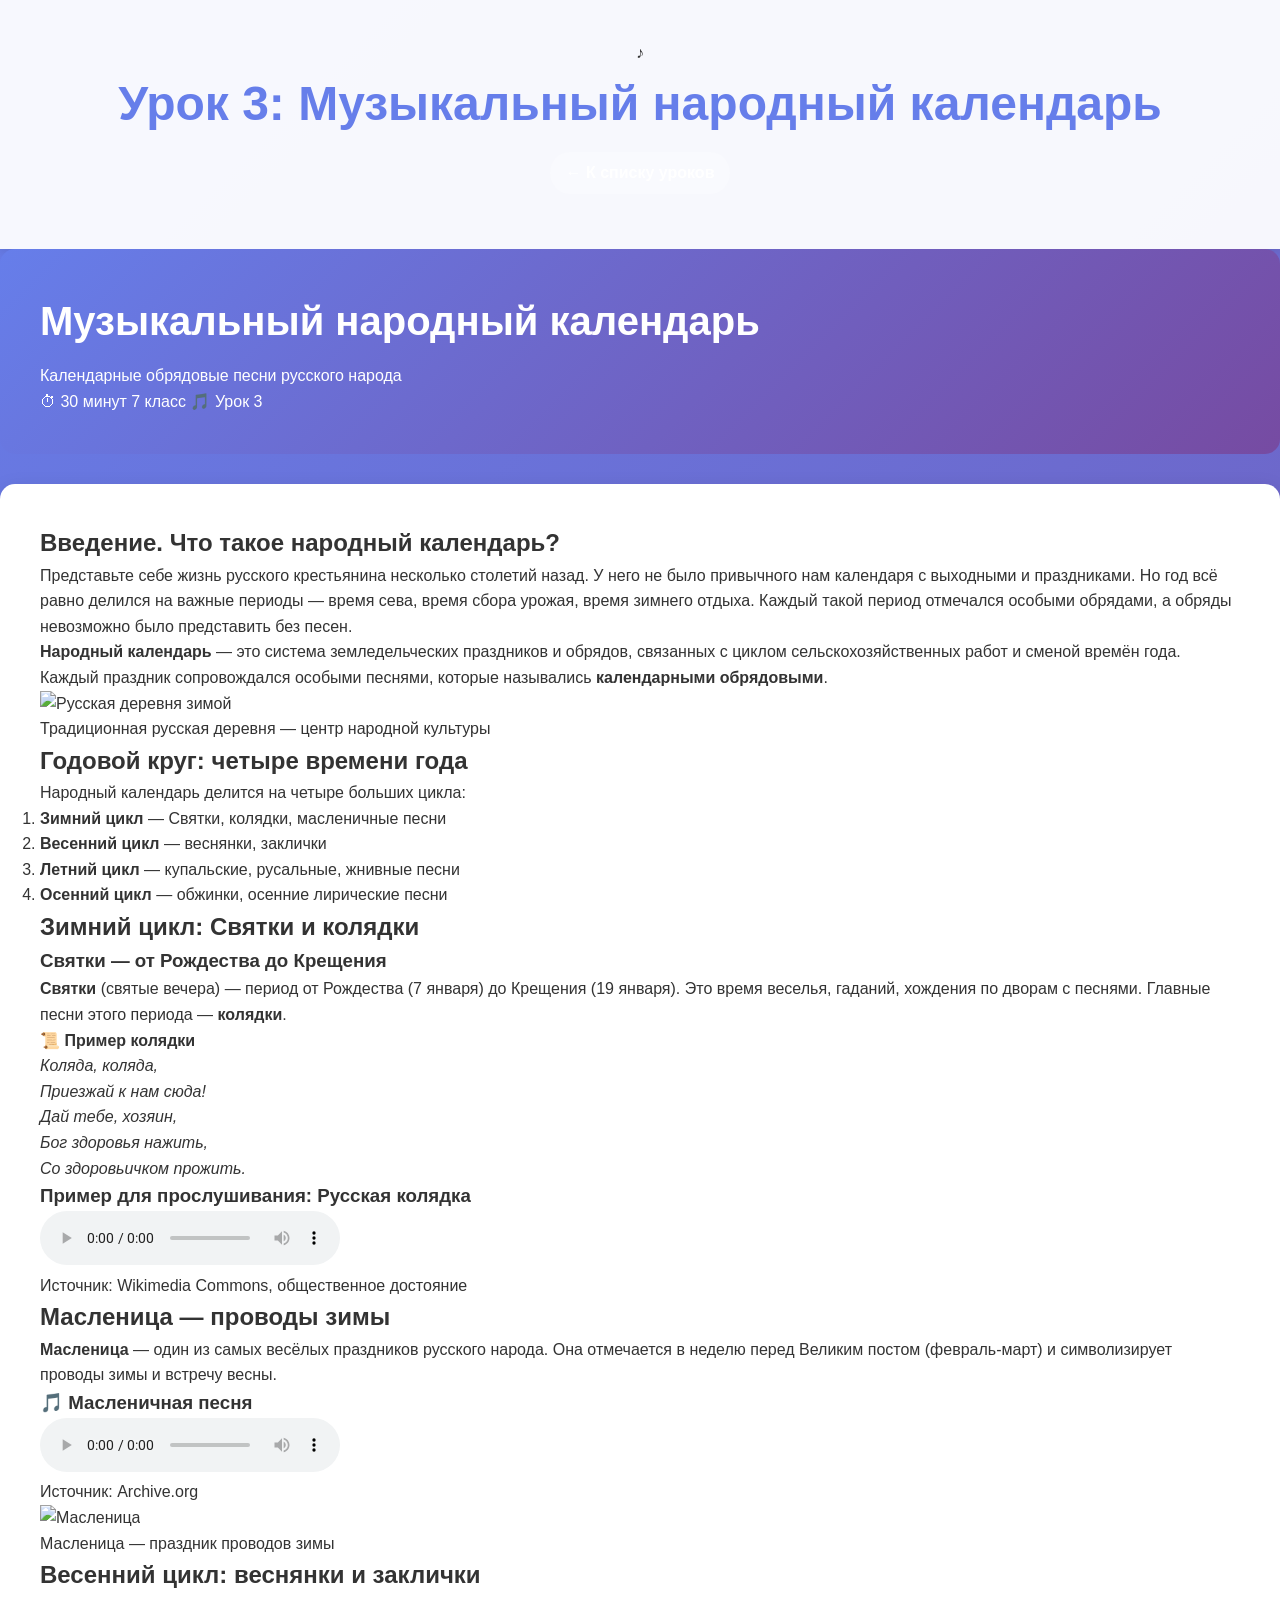
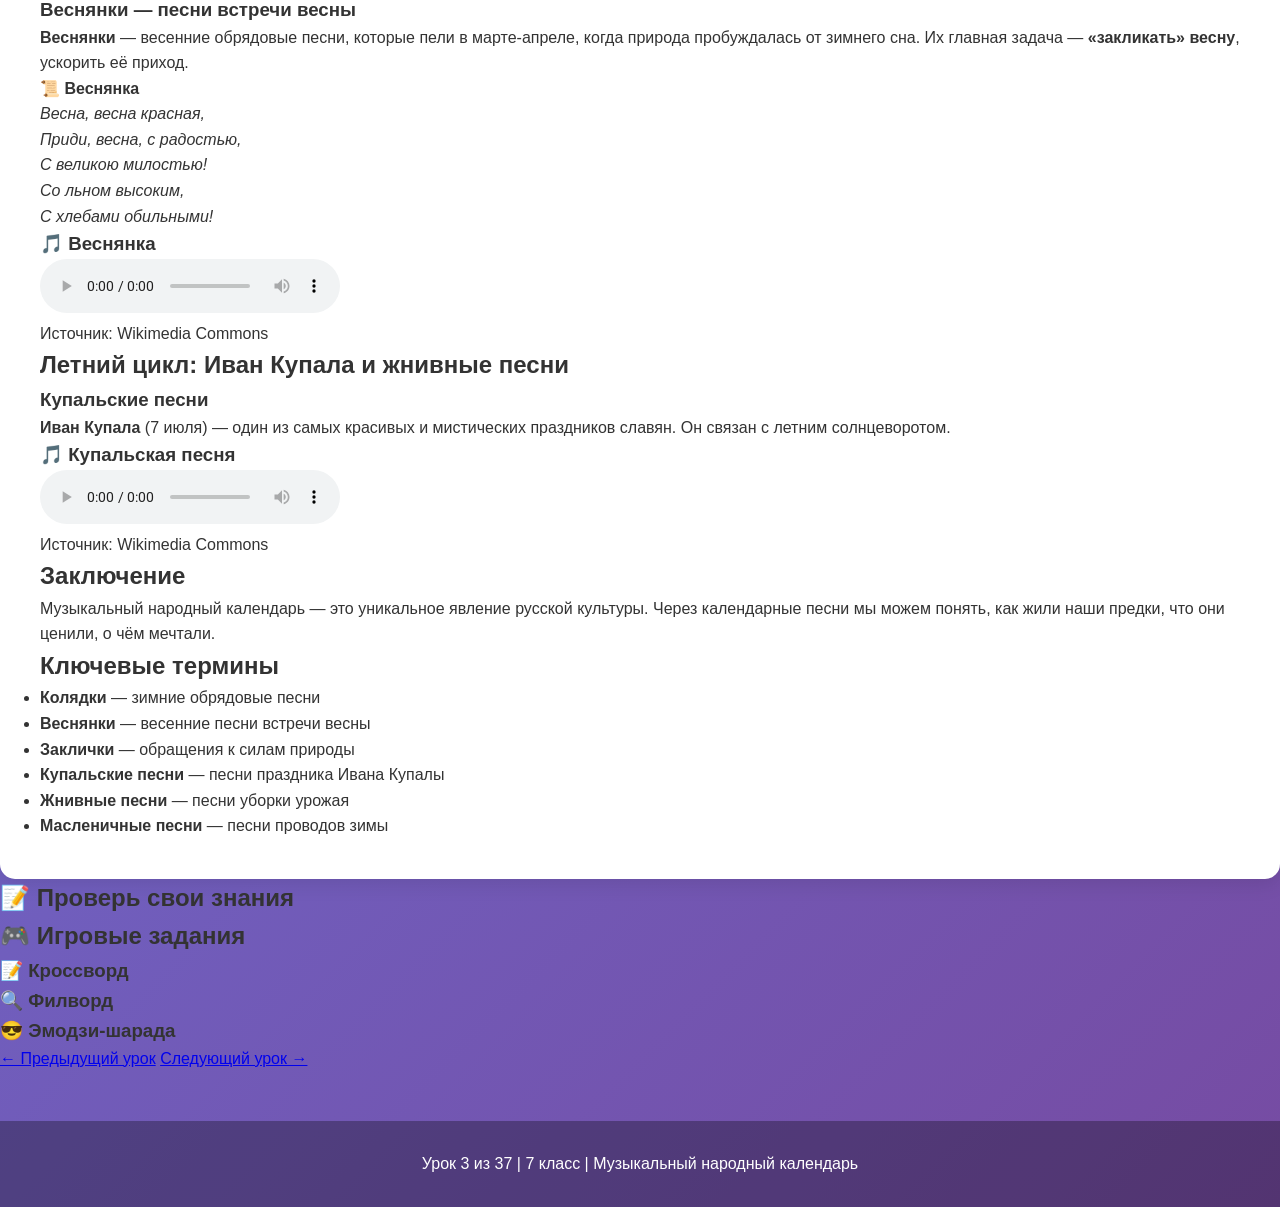
==== commit 2de780b5: "Update lesson3-grade7.html" ====
--- a/lesson3-grade7.html
+++ b/lesson3-grade7.html
@@ -4,7 +4,7 @@
     <meta charset="UTF-8">
     <meta name="viewport" content="width=device-width, initial-scale=1.0">
     <title>Урок 3: Музыкальный народный календарь - 7 класс</title>
-    <link rel="stylesheet" href="../css/style.css">
+    <link rel="stylesheet" href="style.css">
     <link href="https://fonts.googleapis.com/css2?family=Playfair+Display:wght@400;700&family=Roboto:wght@300;400;500&display=swap" rel="stylesheet">
 </head>
 <body>
@@ -15,7 +15,7 @@
                 <h1>Урок 3: Музыкальный народный календарь</h1>
             </div>
             <nav>
-                <a href="../index.html" class="back-btn">← К списку уроков</a>
+                <a href="index.html" class="back-btn">← К списку уроков</a>
             </nav>
         </div>
     </header>
@@ -23,10 +23,10 @@
     <main class="lesson-container">
         <div class="lesson-header">
             <h1>Музыкальный народный календарь</h1>
-            <p>Календарные обрядовые песни русского народа: от колядок до жнивных</p>
+            <p>Календарные обрядовые песни русского народа</p>
             <div class="lesson-meta-header">
-                <span>⏱ 30 минут чтения</span>
-                <span>📚 7 класс</span>
+                <span>⏱ 30 минут</span>
+                <span> 7 класс</span>
                 <span>🎵 Урок 3</span>
             </div>
         </div>
@@ -46,25 +46,20 @@
                 Каждый праздник сопровождался особыми песнями, которые назывались 
                 <strong>календарными обрядовыми</strong>.
             </p>
-            <p>
-                Эти песни не просто развлекали — они имели глубокий смысл. С их помощью люди 
-                обращались к силам природы, просили хорошего урожая, благодарили за него, 
-                прогоняли зиму и встречали весну.
-            </p>
 
             <img src="https://images.unsplash.com/photo-1528150187455-bdbf701fd4a6?w=800" 
                  alt="Русская деревня зимой" class="lesson-image">
             <p class="image-caption">Традиционная русская деревня — центр народной культуры</p>
 
-            <h2>Годовой круг: четыре времени года — четыре цикла песен</h2>
-            <p>
-                Народный календарь делится на четыре больших цикла, соответствующих временам года:
+            <h2>Годовой круг: четыре времени года</h2>
+            <p>
+                Народный календарь делится на четыре больших цикла:
             </p>
             <ol>
                 <li><strong>Зимний цикл</strong> — Святки, колядки, масленичные песни</li>
-                <li><strong>Весенний цикл</strong> — веснянки, заклички, благовещенские песни</li>
+                <li><strong>Весенний цикл</strong> — веснянки, заклички</li>
                 <li><strong>Летний цикл</strong> — купальские, русальные, жнивные песни</li>
-                <li><strong>Осенний цикл</strong> — обжинки, свадебные, осенние лирические песни</li>
+                <li><strong>Осенний цикл</strong> — обжинки, осенние лирические песни</li>
             </ol>
 
             <h2>Зимний цикл: Святки и колядки</h2>
@@ -75,75 +70,26 @@
                 Крещения (19 января). Это время веселья, гаданий, хождения по дворам с песнями. 
                 Главные песни этого периода — <strong>колядки</strong>.
             </p>
-            <p>
-                Слово «коляда» происходит от названия римского праздника Календ (начало месяца). 
-                На Руси колядки соединились с древними славянскими обрядами встречи зимнего 
-                солнцеворота.
-            </p>
-
-            <h3>Как колядовали?</h3>
-            <p>
-                Группы молодых людей (колядовщиков) ходили от дома к дому, пели специальные 
-                песни — <strong>колядки</strong>, в которых желали хозяевам здоровья, богатства, 
-                хорошего урожая. Взамен они получали угощения: пироги, колбасы, монеты, яблоки.
-            </p>
-            <p>
-                Типичная колядка содержала:
-            </p>
-            <ul>
-                <li>Обращение к хозяевам («Ты ли, хозяин, хозяинушко...»)</li>
-                <li>Похвалу дому и семье</li>
-                <li>Пожелания благополучия</li>
-                <li>Требование угощения («Выносите скорей, не жалейте!»)</li>
-            </ul>
 
             <div class="info-box">
-                <h4>📜 Пример колядки (Архангельская губерния)</h4>
+                <h4>📜 Пример колядки</h4>
                 <p class="folk-text">
                     <em>Коляда, коляда,<br>
                     Приезжай к нам сюда!<br>
                     Дай тебе, хозяин,<br>
                     Бог здоровья нажить,<br>
-                    Со здоровьичком прожить.<br>
-                    Ты ли, хозяин, хозяинушко,<br>
-                    Ты вставай-ка ранёшенько,<br>
-                    Затопи печь жарёшенько.</em>
+                    Со здоровьичком прожить.</em>
                 </p>
             </div>
 
             <div class="audio-section">
-                <h3>🎵 Пример для прослушивания: Русская колядка</h3>
-                <audio controls class="audio-player" preload="metadata">
+                <h3> Пример для прослушивания: Русская колядка</h3>
+                <audio controls class="audio-player">
                     <source src="https://upload.wikimedia.org/wikipedia/commons/5/5a/Kolyadka.ogg" type="audio/ogg">
-                    <source src="https://upload.wikimedia.org/wikipedia/commons/5/5a/Kolyadka.ogg" type="audio/mpeg">
-                    Ваш браузер не поддерживает аудио элемент.
-                </audio>
-                <p><em>Традиционная русская колядка в исполнении народного хора. Обратите внимание на 
-                торжественный, призывный характер мелодии и повторяющиеся возгласы.</em></p>
+                    Ваш браузер не поддерживает аудио элемент.
+                </audio>
                 <p class="source-info">Источник: Wikimedia Commons, общественное достояние</p>
             </div>
-
-            <div class="video-section">
-                <h3>🎬 Видеопример: Колядование в русской деревне</h3>
-                <div class="video-wrapper">
-                    <iframe width="560" height="315" 
-                            src="https://www.youtube.com/embed/4E2_0YvKz1M" 
-                            title="Русские колядки" 
-                            frameborder="0" 
-                            allow="accelerometer; autoplay; clipboard-write; encrypted-media; gyroscope; picture-in-picture" 
-                            allowfullscreen>
-                    </iframe>
-                </div>
-                <p><em>Запись фольклорного ансамбля. Обратите внимание на костюмы и обрядовые атрибуты.</em></p>
-            </div>
-
-            <h3>Овсени (усени) — новогодние песни</h3>
-            <p>
-                Кроме колядок, на Святках исполнялись <strong>овсени</strong> (или усени) — 
-                песни, которые пели в новогоднюю ночь (старый Новый год — 14 января). Они 
-                отличались более торжественным характером и часто содержали пожелания 
-                благополучия на весь будущий год.
-            </p>
 
             <h2>Масленица — проводы зимы</h2>
             <p>
@@ -151,49 +97,14 @@
                 Она отмечается в неделю перед Великим постом (февраль-март) и символизирует 
                 проводы зимы и встречу весны.
             </p>
-            <p>
-                Каждый день масленичной недели имел своё название и значение:
-            </p>
-            <ul>
-                <li><strong>Понедельник</strong> — «Встреча»</li>
-                <li><strong>Вторник</strong> — «Заигрыши»</li>
-                <li><strong>Среда</strong> — «Лакомка»</li>
-                <li><strong>Четверг</strong> — «Разгул» (самый весёлый день)</li>
-                <li><strong>Пятница</strong> — «Тёщины вечерки»</li>
-                <li><strong>Суббота</strong> — «Золовкины посиделки»</li>
-                <li><strong>Воскресенье</strong> — «Прощёный день»</li>
-            </ul>
-
-            <h3>Масленичные песни</h3>
-            <p>
-                Масленичные песни отличались <strong>задорным, плясовым характером</strong>. 
-                Они сопровождались хороводами, играми, катанием с горок, кулачными боями. 
-                В песнях часто упоминалась сама Масленица — её и приветствовали, и дразнили, 
-                и провожали.
-            </p>
-
-            <div class="info-box">
-                <h4>📜 Масленичная песня (Курская губерния)</h4>
-                <p class="folk-text">
-                    <em>А мы Масленицу повстречали,<br>
-                    Сыром гору набивали,<br>
-                    Маслом гору поливали,<br>
-                    На широк двор зазывали.<br>
-                    Как со широка двора<br>
-                    Туда ли, в терем высок,<br>
-                    Честному господину.</em>
-                </p>
-            </div>
-
-            <div class="audio-section">
-                <h3>🎵 Пример для прослушивания: Масленичная песня</h3>
-                <audio controls class="audio-player" preload="metadata">
+
+            <div class="audio-section">
+                <h3>🎵 Масленичная песня</h3>
+                <audio controls class="audio-player">
                     <source src="https://archive.org/download/RussianFolkSongs/Maslenitsa.ogg" type="audio/ogg">
                     Ваш браузер не поддерживает аудио элемент.
                 </audio>
-                <p><em>Масленичная плясовая песня в исполнении народного хора. Характерные черты: 
-                быстрый темп, призывные интонации, повторяющиеся рефрены.</em></p>
-                <p class="source-info">Источник: Archive.org, коллекция русских народных песен</p>
+                <p class="source-info">Источник: Archive.org</p>
             </div>
 
             <img src="https://images.unsplash.com/photo-1582562124811-c09040d0a901?w=800" 
@@ -208,292 +119,60 @@
                 когда природа пробуждалась от зимнего сна. Их главная задача — <strong>«закликать» 
                 весну</strong>, ускорить её приход.
             </p>
-            <p>
-                Веснянки пели молодёжь и дети. Они выходили на пригорки, в поля, высоко 
-                поднимали руки к небу и пели, обращаясь к весне:
-            </p>
 
             <div class="info-box">
-                <h4>📜 Веснянка (орловский вариант)</h4>
+                <h4>📜 Веснянка</h4>
                 <p class="folk-text">
                     <em>Весна, весна красная,<br>
                     Приди, весна, с радостью,<br>
-                    С радостью, с радостью,<br>
                     С великою милостью!<br>
                     Со льном высоким,<br>
-                    С корнем глубоким,<br>
                     С хлебами обильными!</em>
                 </p>
             </div>
 
-            <h3>Заклички — обращение к силам природы</h3>
-            <p>
-                <strong>Заклички</strong> — особый вид календарных песен, в которых люди 
-                «заклинали» (призывали) силы природы: солнце, дождь, ветер. Они отличались 
-                краткостью, повторяющимися формулами, обращением к природным явлениям.
-            </p>
-
-            <div class="info-box">
-                <h4>📜 Закличка солнцу</h4>
-                <p class="folk-text">
-                    <em>Солнышко-вёдрышко,<br>
-                    Выгляни в окошко!<br>
-                    Твои детки плачут,<br>
-                    По камушкам скачут.</em>
-                </p>
-            </div>
-
-            <div class="audio-section">
-                <h3>🎵 Пример для прослушивания: Веснянка</h3>
-                <audio controls class="audio-player" preload="metadata">
+            <div class="audio-section">
+                <h3>🎵 Веснянка</h3>
+                <audio controls class="audio-player">
                     <source src="https://upload.wikimedia.org/wikipedia/commons/a/a7/Vesnyanka.ogg" type="audio/ogg">
                     Ваш браузер не поддерживает аудио элемент.
                 </audio>
-                <p><em>Весенняя закличка в исполнении фольклорного ансамбля. Обратите внимание на 
-                светлый, приподнятый характер мелодии и высокие интонации, обращённые к небу.</em></p>
-                <p class="source-info">Источник: Wikimedia Commons, общественное достояние</p>
-            </div>
-
-            <h3>Благовещенские и Юрьевские песни</h3>
-            <p>
-                <strong>Благовещение</strong> (7 апреля) — один из важнейших весенних праздников. 
-                Считалось, что в этот день «птица гнезда не вьёт» — даже природа отдыхает. 
-                Песни этого дня были торжественными, благоговейными.
-            </p>
-            <p>
-                <strong>Юрьев день</strong> (6 мая, день Святого Георгия) — праздник пастухов 
-                и скотоводов. В этот день впервые выгоняли скот на пастбище. Специальные 
-                <strong>«выкликки»</strong> помогали защитить животных от хищников и болезней.
-            </p>
-
-            <img src="https://images.unsplash.com/photo-1490750967868-88aa4486c946?w=800" 
-                 alt="Весенний пейзаж" class="lesson-image">
-            <p class="image-caption">Весеннее пробуждение природы — время веснянок</p>
+                <p class="source-info">Источник: Wikimedia Commons</p>
+            </div>
 
             <h2>Летний цикл: Иван Купала и жнивные песни</h2>
             
-            <h3>Купальские песни — праздник летнего солнцеворота</h3>
+            <h3>Купальские песни</h3>
             <p>
                 <strong>Иван Купала</strong> (7 июля) — один из самых красивых и мистических 
-                праздников славян. Он связан с летним солнцеворотом — самой короткой ночью в году. 
-                В эту ночь зажигали костры, прыгали через них, плели венки и пускали их по воде, 
-                искали цветущий папоротник.
-            </p>
-            <p>
-                <strong>Купальские песни</strong> отличались особым характером: в них соединялись 
-                лирические, хороводные и обрядовые элементы. Часто они имели припев 
-                <em>«Купала, Купала, мы купались!»</em>
-            </p>
-
-            <div class="info-box">
-                <h4>📜 Купальская песня (Тульская губерния)</h4>
-                <p class="folk-text">
-                    <em>Купалися, купалися,<br>
-                    Мы на Ивана Купалу!<br>
-                    Купался Иван на бережку,<br>
-                    Обмывался белым молочком,<br>
-                    Утирался чистым полотенцем.<br>
-                    Купа-ла, Купа-ла!<br>
-                    На Ивана, на Купалу!</em>
-                </p>
-            </div>
-
-            <div class="audio-section">
-                <h3>🎵 Пример для прослушивания: Купальская песня</h3>
-                <audio controls class="audio-player" preload="metadata">
+                праздников славян. Он связан с летним солнцеворотом.
+            </p>
+
+            <div class="audio-section">
+                <h3>🎵 Купальская песня</h3>
+                <audio controls class="audio-player">
                     <source src="https://upload.wikimedia.org/wikipedia/commons/7/7e/Kupalska.ogg" type="audio/ogg">
                     Ваш браузер не поддерживает аудио элемент.
                 </audio>
-                <p><em>Купальская песня в исполнении народного хора. Характерные черты: хороводный 
-                ритм, призывные интонации, повторяющиеся рефрены «Купала».</em></p>
-                <p class="source-info">Источник: Wikimedia Commons, общественное достояние</p>
-            </div>
-
-            <div class="video-section">
-                <h3>🎬 Видеопример: Купальские обряды</h3>
-                <div class="video-wrapper">
-                    <iframe width="560" height="315" 
-                            src="https://www.youtube.com/embed/8q7vQ2Y3p5w" 
-                            title="Купальские песни" 
-                            frameborder="0" 
-                            allow="accelerometer; autoplay; clipboard-write; encrypted-media; gyroscope; picture-in-picture" 
-                            allowfullscreen>
-                    </iframe>
-                </div>
-                <p><em>Фольклорный ансамбль исполняет купальские песни. Обратите внимание на венки, 
-                костёр и хороводные движения.</em></p>
-            </div>
-
-            <h3>Жнивные песни — время уборки урожая</h3>
-            <p>
-                <strong>Жниво</strong> — уборка хлеба серпом. Это была тяжёлая коллективная 
-                работа, и чтобы облегчить её, женщины пели <strong>жнивные песни</strong>. 
-                Они помогали держать ритм работы, отвлекали от усталости.
-            </p>
-            <p>
-                Жнивные песни отличались <strong>протяжным, лирическим характером</strong>. 
-                В них часто звучали темы труда, благодарности земле, обращения к «батюшке-урожаю».
-            </p>
-
-            <h3>Обжинки — праздник окончания жатвы</h3>
-            <p>
-                Когда заканчивали жать, устраивали <strong>обжинки</strong> — праздник окончания 
-                уборки урожая. Из последних колосьев плели венок, водили хороводы, пели 
-                особые <strong>«обжиночные» песни</strong>. Венок торжественно вносили в дом 
-                хозяина и хранили до следующего посева.
-            </p>
-
-            <img src="https://images.unsplash.com/photo-1500382017468-9049fed747ef?w=800" 
-                 alt="Пшеничное поле" class="lesson-image">
-            <p class="image-caption">Пшеничное поле — символ урожая и жнивных песен</p>
-
-            <h2>Музыкальные особенности календарных песен</h2>
-            <p>
-                Календарные обрядовые песни имеют общие черты, но каждый цикл отличается 
-                своим характером:
-            </p>
-
-            <table class="comparison-table">
-                <thead>
-                    <tr>
-                        <th>Цикл</th>
-                        <th>Характер музыки</th>
-                        <th>Основные жанры</th>
-                        <th>Темп</th>
-                    </tr>
-                </thead>
-                <tbody>
-                    <tr>
-                        <td><strong>Зимний</strong></td>
-                        <td>Торжественный, призывный</td>
-                        <td>Колядки, овсени</td>
-                        <td>Умеренный</td>
-                    </tr>
-                    <tr>
-                        <td><strong>Весенний</strong></td>
-                        <td>Светлый, радостный, зазывной</td>
-                        <td>Веснянки, заклички</td>
-                        <td>Подвижный</td>
-                    </tr>
-                    <tr>
-                        <td><strong>Летний</strong></td>
-                        <td>Хороводный, лирический</td>
-                        <td>Купальские, жнивные</td>
-                        <td>Различный</td>
-                    </tr>
-                    <tr>
-                        <td><strong>Осенний</strong></td>
-                        <td>Протяжный, лирический</td>
-                        <td>Обжиночные, свадебные</td>
-                        <td>Медленный</td>
-                    </tr>
-                </tbody>
-            </table>
-
-            <h2>Общие черты календарных песен</h2>
-            <p>
-                Несмотря на различия, все календарные песни объединяют общие черты:
-            </p>
-            <ol>
-                <li><strong>Обрядовый характер</strong> — песни исполнялись в определённое время года и в связи с конкретным обрядом.</li>
-                <li><strong>Коллективное исполнение</strong> — большинство песен пели хором, хором же водили хороводы.</li>
-                <li><strong>Связь с природой</strong> — в песнях постоянно упоминаются природные явления, времена года, растения, животные.</li>
-                <li><strong>Магическая функция</strong> — песни должны были влиять на природу: вызвать дождь, ускорить весну, обеспечить урожай.</li>
-                <li><strong>Традиционные формулы</strong> — в песнях используются повторяющиеся зачины, припевы, обращения.</li>
-                <li><strong>Сочетание с действиями</strong> — песни сопровождались хороводами, играми, обрядовыми действиями.</li>
-            </ol>
-
-            <h2>Музыкальный язык календарных песен</h2>
-            <p>
-                Календарные песни имеют характерные музыкальные особенности:
-            </p>
-            <ul>
-                <li><strong>Ладовая основа</strong> — чаще всего используются народный минор (натуральный), миксолидийский и дорийский лады.</li>
-                <li><strong>Узкий диапазон</strong> — мелодии обычно охватывают октаву или квинту.</li>
-                <li><strong>Повторность</strong> — повторяющиеся музыкальные фразы, рефрены.</li>
-                <li><strong>Связь с текстом</strong> — музыкальный ритм следует за ритмом стиха.</li>
-                <li><strong>Призывные интонации</strong> — восходящие мелодические линии, особенно в закличках.</li>
-            </ul>
-
-            <div class="audio-section">
-                <h3>🎵 Сравнительный пример: разные жанры календарных песен</h3>
-                <audio controls class="audio-player" preload="metadata">
-                    <source src="https://upload.wikimedia.org/wikipedia/commons/b/b4/Russian_folk_song.ogg" type="audio/ogg">
-                    Ваш браузер не поддерживает аудио элемент.
-                </audio>
-                <p><em>Сравните характер мелодии, темп и настроение с колядками и веснянками. 
-                Обратите внимание, как меняется музыкальный язык в зависимости от времени года 
-                и обряда.</em></p>
-                <p class="source-info">Источник: Wikimedia Commons, общественное достояние</p>
-            </div>
-
-            <h2>Календарные песни в творчестве композиторов</h2>
-            <p>
-                Русские композиторы-классики часто обращались к календарным песням, 
-                используя их в своих произведениях:
-            </p>
-            <ul>
-                <li><strong>Н.А. Римский-Корсаков</strong> — опера «Снегурочка» (весенние обряды)</li>
-                <li><strong>П.И. Чайковский</strong> — «Детский альбом» ( «Баба-яга», «Камаринская»)</li>
-                <li><strong>И.Ф. Стравинский</strong> — балет «Весна священная» (языческие обряды)</li>
-                <li><strong>С.В. Рахманинов</strong> — обработка народных песен</li>
-                <li><strong>А.К. Лядов</strong> — «Кикимора», «Баба-яга»</li>
-            </ul>
-
-            <div class="audio-section">
-                <h3>🎵 Пример: П.И. Чайковский «Весна. Масленица» из «Времён года»</h3>
-                <audio controls class="audio-player" preload="metadata">
-                    <source src="https://upload.wikimedia.org/wikipedia/commons/4/4b/Tchaikovsky_-_The_Seasons_Op_37a_-_February_Carnival.ogg" type="audio/ogg">
-                    Ваш браузер не поддерживает аудио элемент.
-                </audio>
-                <p><em>П.И. Чайковский. «Времена года», февраль — «Масленица». Как композитор 
-                передал характер народного праздника?</em></p>
-                <p class="source-info">Источник: Wikimedia Commons, общественное достояние</p>
-            </div>
-
-            <h2>Современная жизнь календарных традиций</h2>
-            <p>
-                Сегодня календарные обрядовые песни живут в нескольких формах:
-            </p>
-            <ol>
-                <li><strong>Фольклорные ансамбли</strong> — профессиональные и любительские коллективы, сохраняющие традиции.</li>
-                <li><strong>Народные праздники</strong> — Масленица, Иван Купала, Коляда отмечаются во многих городах.</li>
-                <li><strong>Этнографические музеи</strong> — хранят записи и реконструируют обряды.</li>
-                <li><strong>Научные исследования</strong> — фольклористы продолжают собирать и изучать песни.</li>
-                <li><strong>Современная музыка</strong> — элементы календарных песен используют в фолк-роке, этно-электронике.</li>
-            </ol>
-
-            <img src="https://images.unsplash.com/photo-1533174072545-7a4b6ad7a6c3?w=800" 
-                 alt="Современный фольклорный фестиваль" class="lesson-image">
-            <p class="image-caption">Современные фольклорные фестивали сохраняют традиции</p>
+                <p class="source-info">Источник: Wikimedia Commons</p>
+            </div>
 
             <h2>Заключение</h2>
             <p>
                 Музыкальный народный календарь — это уникальное явление русской культуры. 
                 Через календарные песни мы можем понять, как жили наши предки, что они 
-                ценили, о чём мечтали, чего боялись. Эти песни — не просто музыка, а 
-                настоящая энциклопедия народной жизни.
-            </p>
-            <p>
-                Изучая календарные обрядовые песни, мы приобщаемся к мудрости поколений, 
-                учимся понимать красоту народной музыки, сохраняем культурное наследие 
-                для будущих поколений.
-            </p>
-            <p>
-                <em>«Народная песня — это история народа, рассказанная им самим»</em>
-            </p>
-
-            <h2>Ключевые термины урока</h2>
+                ценили, о чём мечтали.
+            </p>
+
+            <h2>Ключевые термины</h2>
             <div class="terms-box">
                 <ul>
-                    <li><strong>Календарные обрядовые песни</strong> — песни, связанные с циклом земледельческих праздников.</li>
-                    <li><strong>Колядки</strong> — святочные песни, которые пели при хождении по дворам.</li>
-                    <li><strong>Веснянки</strong> — весенние песни встречи весны.</li>
-                    <li><strong>Заклички</strong> — короткие песни-обращения к силам природы.</li>
-                    <li><strong>Купальские песни</strong> — песни праздника Ивана Купалы.</li>
-                    <li><strong>Жнивные песни</strong> — песни, сопровождавшие уборку урожая.</li>
-                    <li><strong>Обжинки</strong> — праздник окончания жатвы.</li>
-                    <li><strong>Масленичные песни</strong> — песни проводов зимы.</li>
+                    <li><strong>Колядки</strong> — зимние обрядовые песни</li>
+                    <li><strong>Веснянки</strong> — весенние песни встречи весны</li>
+                    <li><strong>Заклички</strong> — обращения к силам природы</li>
+                    <li><strong>Купальские песни</strong> — песни праздника Ивана Купалы</li>
+                    <li><strong>Жнивные песни</strong> — песни уборки урожая</li>
+                    <li><strong>Масленичные песни</strong> — песни проводов зимы</li>
                 </ul>
             </div>
         </article>
@@ -501,48 +180,32 @@
         <!-- ТЕСТ -->
         <section class="quiz-section">
             <h2>📝 Проверь свои знания</h2>
-            <div id="quiz-container">
-                <!-- Вопросы загружаются из quiz.js -->
-            </div>
+            <div id="quiz-container"></div>
         </section>
 
-        <!-- ИГРОВЫЕ ЗАДАНИЯ -->
+        <!-- ИГРЫ -->
         <section class="game-section">
             <h2>🎮 Игровые задания</h2>
             
-            <!-- КРОССВОРД -->
             <div class="game-block">
-                <h3>📝 Кроссворд «Народный календарь»</h3>
-                <p>Разгадайте кроссворд, используя подсказки:</p>
+                <h3>📝 Кроссворд</h3>
                 <div id="crossword-container"></div>
             </div>
 
-            <!-- ФИЛВОРД -->
             <div class="game-block">
-                <h3>🔍 Филворд «Найди слова»</h3>
-                <p>Найдите в сетке названия календарных песен и праздников:</p>
+                <h3>🔍 Филворд</h3>
                 <div id="wordsearch-container"></div>
             </div>
 
-            <!-- ЭМОДЗИ-ШАРАДА -->
             <div class="game-block">
                 <h3>😎 Эмодзи-шарада</h3>
-                <p>Угадайте названия праздников и песен по эмодзи:</p>
                 <div id="emoji-container"></div>
             </div>
-
-            <!-- РЕБУСЫ -->
-            <div class="game-block">
-                <h3>🎨 Ребусы</h3>
-                <p>Разгадайте музыкальные ребусы:</p>
-                <div id="rebus-container"></div>
-            </div>
         </section>
 
-        <!-- НАВИГАЦИЯ -->
         <div class="lesson-navigation">
-            <button class="btn-prev" onclick="prevLesson()">← Предыдущий урок</button>
-            <button class="btn-next" onclick="nextLesson()">Следующий урок →</button>
+            <a href="lesson2-grade7.html" class="btn-prev">← Предыдущий урок</a>
+            <a href="lesson4-grade7.html" class="btn-next">Следующий урок →</a>
         </div>
     </main>
 
@@ -552,683 +215,84 @@
         </div>
     </footer>
 
-    <script src="../js/main.js"></script>
-    <script src="../js/quiz.js"></script>
-    <script src="../js/games.js"></script>
+    <script src="script.js"></script>
+    <script src="quiz.js"></script>
+    <script src="games.js"></script>
     <script>
-        // Инициализация теста для урока 3 (7 класс)
-        document.addEventListener('DOMContentLoaded', function() {
-            initQuizForLesson(3, 7);
-            initCrosswordForLesson(3);
-            initWordSearchForLesson(3);
-            initEmojiForLesson(3);
-            initRebusForLesson(3);
-        });
-
-        // Специальные данные для урока 3
-        const lesson3Quiz = [
-            {
-                question: "Что такое календарные обрядовые песни?",
-                options: [
-                    "Песни, связанные с циклом земледельческих праздников",
-                    "Только песни о любви",
-                    "Песни, которые пели только зимой",
-                    "Современные эстрадные песни"
-                ],
-                correct: 0,
-                explanation: "Календарные обрядовые песни связаны с циклом земледельческих праздников и сменой времён года."
+        // Данные для урока 3
+        const lesson3Data = {
+            quiz: [
+                {
+                    question: "Что такое календарные обрядовые песни?",
+                    options: [
+                        "Песни, связанные с циклом земледельческих праздников",
+                        "Только песни о любви",
+                        "Песни, которые пели только зимой",
+                        "Современные эстрадные песни"
+                    ],
+                    correct: 0,
+                    explanation: "Календарные обрядовые песни связаны с циклом земледельческих праздников и сменой времён года."
+                },
+                {
+                    question: "Как называются зимние обрядовые песни?",
+                    options: ["Веснянки", "Колядки", "Жнивные", "Купальские"],
+                    correct: 1,
+                    explanation: "Зимние обрядовые песни называются колядками."
+                },
+                {
+                    question: "В какой период отмечаются Святки?",
+                    options: [
+                        "От Пасхи до Троицы",
+                        "От Рождества до Крещения",
+                        "От Масленицы до Пасхи",
+                        "От Ивана Купалы до Спаса"
+                    ],
+                    correct: 1,
+                    explanation: "Святки — период от Рождества (7 января) до Крещения (19 января)."
+                },
+                {
+                    question: "Что такое веснянки?",
+                    options: [
+                        "Зимние песни",
+                        "Весенние песни встречи весны",
+                        "Летние хороводные песни",
+                        "Осенние жнивные песни"
+                    ],
+                    correct: 1,
+                    explanation: "Веснянки — весенние обрядовые песни встречи весны."
+                },
+                {
+                    question: "Какой праздник связан с летним солнцеворотом?",
+                    options: ["Масленица", "Иван Купала", "Коляда", "Обжинки"],
+                    correct: 1,
+                    explanation: "Иван Купала (7 июля) связан с летним солнцеворотом."
+                }
+            ],
+            crossword: {
+                words: [
+                    { word: 'КОЛЯДКИ', clue: 'Зимние обрядовые песни', across: true, row: 0, col: 0 },
+                    { word: 'ВЕСНЯНКИ', clue: 'Весенние песни', across: true, row: 2, col: 0 },
+                    { word: 'МАСЛЕНИЦА', clue: 'Проводы зимы', across: true, row: 4, col: 0 }
+                ]
             },
-            {
-                question: "Как называются зимние обрядовые песни?",
-                options: ["Веснянки", "Колядки", "Жнивные", "Купальские"],
-                correct: 1,
-                explanation: "Зимние обрядовые песни называются колядками. Их пели во время Святок."
+            wordSearch: {
+                words: ['КОЛЯДКИ', 'ВЕСНЯНКИ', 'МАСЛЕНИЦА', 'СВЯТКИ', 'КУПАЛА', 'ОБЖИНКИ', 'ЗАКЛИЧКИ']
             },
-            {
-                question: "В какой период отмечаются Святки?",
-                options: [
-                    "От Пасхи до Троицы",
-                    "От Рождества до Крещения",
-                    "От Масленицы до Пасхи",
-                    "От Ивана Купалы до Спаса"
-                ],
-                correct: 1,
-                explanation: "Святки — период от Рождества (7 января) до Крещения (19 января)."
-            },
-            {
-                question: "Что такое веснянки?",
-                options: [
-                    "Зимние песни",
-                    "Весенние песни встречи весны",
-                    "Летние хороводные песни",
-                    "Осенние жнивные песни"
-                ],
-                correct: 1,
-                explanation: "Веснянки — весенние обрядовые песни, которыми «закликали» весну."
-            },
-            {
-                question: "Какой праздник связан с летним солнцеворотом?",
-                options: ["Масленица", "Иван Купала", "Коляда", "Обжинки"],
-                correct: 1,
-                explanation: "Иван Купала (7 июля) связан с летним солнцеворотом — самой короткой ночью в году."
-            },
-            {
-                question: "Что такое заклички?",
-                options: [
-                    "Песни, которыми «заклинали» силы природы",
-                    "Только свадебные песни",
-                    "Песни для танцев",
-                    "Колыбельные песни"
-                ],
-                correct: 0,
-                explanation: "Заклички — короткие песни-обращения к силам природы (солнцу, дождю, ветру)."
-            },
-            {
-                question: "Когда отмечаются обжинки?",
-                options: [
-                    "В начале сева",
-                    "В середине лета",
-                    "После окончания уборки урожая",
-                    "Зимой"
-                ],
-                correct: 2,
-                explanation: "Обжинки — праздник окончания жатвы (уборки урожая)."
-            },
-            {
-                question: "Какой композитор написал оперу «Снегурочка» с весенними обрядами?",
-                options: [
-                    "П.И. Чайковский",
-                    "Н.А. Римский-Корсаков",
-                    "М.И. Глинка",
-                    "С.В. Рахманинов"
-                ],
-                correct: 1,
-                explanation: "Н.А. Римский-Корсаков написал оперу «Снегурочка», в которой представлены весенние обряды."
-            },
-            {
-                question: "Какой характер имеют масленичные песни?",
-                options: [
-                    "Протяжный и грустный",
-                    "Задорный и плясовой",
-                    "Торжественный и медленный",
-                    "Лирический и тихий"
-                ],
-                correct: 1,
-                explanation: "Масленичные песни отличаются задорным, плясовым характером."
-            },
-            {
-                question: "Что НЕ является общей чертой календарных песен?",
-                options: [
-                    "Обрядовый характер",
-                    "Коллективное исполнение",
-                    "Сольное исполнение с оркестром",
-                    "Связь с природой"
-                ],
-                correct: 2,
-                explanation: "Календарные песни — это народное творчество, они исполнялись коллективно, без оркестра."
-            }
-        ];
-
-        // Данные кроссворда для урока 3
-        const lesson3Crossword = {
-            grid: [
-                ['', 'К', '', '', '', '', '', ''],
-                ['О', 'О', '', '', '', '', '', ''],
-                ['Л', 'Л', 'Я', 'Д', 'К', 'И', '', ''],
-                ['Я', 'Я', '', '', '', '', '', ''],
-                ['Д', 'Д', '', '', '', '', '', ''],
-                ['К', '', '', '', '', '', '', ''],
-                ['И', '', '', '', '', '', '', '']
-            ],
-            words: [
-                { word: 'КОЛЯДКИ', clue: 'Зимние обрядовые песни', across: false, row: 0, col: 1 },
-                { word: 'ОБЖИНКИ', clue: 'Праздник окончания жатвы', across: true, row: 2, col: 2 }
+            emojis: [
+                { emojis: '🎄🎶🏠', answer: 'колядки', hint: 'Зимние обрядовые песни' },
+                { emojis: '☀️🌾', answer: 'иван купала', hint: 'Летний праздник' },
+                { emojis: '🌸🐦', answer: 'веснянки', hint: 'Весенние песни' },
+                { emojis: '🥞🔥🎭', answer: 'масленица', hint: 'Проводы зимы' }
             ]
         };
 
-        // Данные филворда для урока 3
-        const lesson3WordSearch = {
-            grid: [
-                ['К', 'О', 'Л', 'Я', 'Д', 'К', 'И', 'В', 'Е', 'С', 'Н', 'Я', 'Н', 'К', 'И'],
-                ['А', 'Л', 'О', 'Д', 'К', 'А', 'М', 'А', 'С', 'Л', 'Е', 'Н', 'И', 'Ц', 'А'],
-                ['Л', 'Я', 'Д', 'К', 'И', 'О', 'Б', 'Ж', 'И', 'Н', 'К', 'И', 'З', 'А', 'К'],
-                ['Я', 'Д', 'К', 'А', 'М', 'О', 'В', 'А', 'Н', 'К', 'У', 'П', 'А', 'Л', 'А'],
-                ['К', 'А', 'М', 'О', 'Н', 'Д', 'А', 'Р', 'Ь', 'Я', 'Ж', 'Н', 'И', 'В', 'Н'],
-                ['О', 'Л', 'О', 'Т', 'Е', 'Л', 'О', 'В', 'О', 'Д', 'Ы', 'О', 'В', 'С', 'Е'],
-                ['В', 'С', 'Е', 'Н', 'Ь', 'К', 'И', 'З', 'А', 'К', 'Л', 'И', 'Ч', 'К', 'И'],
-                ['С', 'В', 'Я', 'Т', 'К', 'И', 'П', 'Р', 'И', 'П', 'Е', 'В', 'К', 'И', 'О'],
-                ['Т', 'К', 'Р', 'У', 'Г', 'О', 'В', 'О', 'Д', 'Ы', 'Р', 'Е', 'Ф', 'Р', 'Б'],
-                ['Р', 'Е', 'М', 'Я', 'Г', 'О', 'Д', 'А', 'Л', 'А', 'Д', 'О', 'В', 'А', 'Я'],
-                ['О', 'Д', 'У', 'Ш', 'А', 'Н', 'А', 'Р', 'О', 'Д', 'А', 'П', 'Е', 'С', 'Н'],
-                ['Д', 'А', 'В', 'Т', 'О', 'Р', 'Ф', 'О', 'Л', 'Ь', 'К', 'Л', 'О', 'Р', 'Я']
-            ],
-            words: ['КОЛЯДКИ', 'ВЕСНЯНКИ', 'МАСЛЕНИЦА', 'ОБЖИНКИ', 'ИВАН', 'КУПАЛА', 'ЖНИВНЫЕ', 
-                    'ОВСЕНИ', 'СВЯТКИ', 'ЗАКЛИЧКИ', 'ХОРОВОДЫ', 'ПРИПЕВ', 'РЕФРЕН', 'ОБРЯД']
-        };
-
-        // Эмодзи-шарада для урока 3
-        const lesson3Emojis = [
-            { emojis: '🎄🎶🏠', answer: 'колядки', hint: 'Зимние обрядовые песни' },
-            { emojis: '☀️🌾🔥', answer: 'иван купала', hint: 'Летний праздник' },
-            { emojis: '🌸🐦🌱', answer: 'веснянки', hint: 'Весенние песни' },
-            { emojis: '🌾👩‍🌾🎵', answer: 'жнивные', hint: 'Песни уборки урожая' },
-            { emojis: '🥞🔥🎭', answer: 'масленица', hint: 'Проводы зимы' },
-            { emojis: '🌞🙏🌧️', answer: 'заклички', hint: 'Обращения к природе' }
-        ];
-
-        // Ребусы для урока 3
-        const lesson3Rebuses = [
-            {
-                image: '[data-uri]',
-                answer: 'коляда',
-                explanation: 'КО (предлог) + ЛЯДЬЯ (лодка без первой буквы) + А'
-            },
-            {
-                image: '[data-uri]',
-                answer: 'сто+рож=сторож',
-                explanation: '100 (сто) + РОЖ (рога без первой буквы) = СТОРОЖ'
-            }
-        ];
-
-        // Инициализация теста
-        function initQuizForLesson(lessonNum, grade) {
-            if (typeof initQuiz === 'function') {
-                // Переопределяем базу вопросов для этого урока
-                window.quizDatabase[3] = lesson3Quiz;
-                initQuiz(3);
-            }
-        }
-
-        // Инициализация кроссворда
-        function initCrosswordForLesson(lessonNum) {
-            const container = document.getElementById('crossword-container');
-            if (!container) return;
-            
-            let html = '<div class="crossword-grid" style="grid-template-columns: repeat(8, 40px);">';
-            
-            lesson3Crossword.grid.forEach((row, rowIndex) => {
-                row.forEach((cell, colIndex) => {
-                    if (cell === '') {
-                        html += '<div class="crossword-cell black"></div>';
-                    } else {
-                        html += `<div class="crossword-cell">
-                            <input type="text" maxlength="1" data-row="${rowIndex}" data-col="${colIndex}" data-answer="${cell}">
-                        </div>`;
-                    }
-                });
-            });
-            
-            html += '</div>';
-            html += '<div class="crossword-clues"><h4>По вертикали:</h4><ul>';
-            html += '<li><strong>1.</strong> Зимние обрядовые песни (7 букв)</li>';
-            html += '</ul><h4>По горизонтали:</h4><ul>';
-            html += '<li><strong>2.</strong> Праздник окончания жатвы (7 букв)</li>';
-            html += '</ul></div>';
-            html += '<button class="btn-submit" onclick="checkCrossword()">Проверить</button>';
-            html += '<div id="crossword-result"></div>';
-            
-            container.innerHTML = html;
-        }
-
-        // Инициализация филворда
-        function initWordSearchForLesson(lessonNum) {
-            const container = document.getElementById('wordsearch-container');
-            if (!container) return;
-            
-            let html = '<div class="wordsearch-grid" style="grid-template-columns: repeat(15, 1fr);">';
-            
-            lesson3WordSearch.grid.forEach((row, rowIndex) => {
-                row.forEach((cell, colIndex) => {
-                    html += `<div class="wordsearch-cell" data-row="${rowIndex}" data-col="${colIndex}" data-letter="${cell}">${cell}</div>`;
-                });
-            });
-            
-            html += '</div>';
-            html += '<div class="wordsearch-words"><h4>Найдите слова:</h4><ul class="words-list">';
-            lesson3WordSearch.words.forEach(word => {
-                html += `<li id="word-${word}">${word}</li>`;
-            });
-            html += '</ul></div>';
-            
-            container.innerHTML = html;
-            
-            // Обработчики
-            let selectedCells = [];
-            let isSelecting = false;
-            
-            document.querySelectorAll('.wordsearch-cell').forEach(cell => {
-                cell.addEventListener('mousedown', (e) => {
-                    e.preventDefault();
-                    isSelecting = true;
-                    selectedCells = [cell];
-                    cell.classList.add('selected');
-                });
-                
-                cell.addEventListener('mouseenter', () => {
-                    if (isSelecting) {
-                        selectedCells.push(cell);
-                        cell.classList.add('selected');
-                    }
-                });
-                
-                cell.addEventListener('mouseup', () => {
-                    isSelecting = false;
-                    checkWordSelection();
-                });
-            });
-            
-            document.addEventListener('mouseup', () => {
-                if (isSelecting) {
-                    isSelecting = false;
-                    checkWordSelection();
-                }
-            });
-            
-            function checkWordSelection() {
-                const word = selectedCells.map(c => c.dataset.letter).join('');
-                const reverseWord = word.split('').reverse().join('');
-                
-                if (lesson3WordSearch.words.includes(word) || lesson3WordSearch.words.includes(reverseWord)) {
-                    selectedCells.forEach(cell => {
-                        cell.classList.remove('selected');
-                        cell.classList.add('found');
-                    });
-                    
-                    const foundWord = lesson3WordSearch.words.includes(word) ? word : reverseWord;
-                    const wordEl = document.getElementById(`word-${foundWord}`);
-                    if (wordEl) {
-                        wordEl.style.textDecoration = 'line-through';
-                        wordEl.style.color = '#00b894';
-                    }
-                } else {
-                    selectedCells.forEach(cell => cell.classList.remove('selected'));
-                }
-                
-                selectedCells = [];
-            }
-        }
-
-        // Инициализация эмодзи-игры
-        function initEmojiForLesson(lessonNum) {
-            const container = document.getElementById('emoji-container');
-            if (!container) return;
-            
-            let currentIndex = 0;
-            let score = 0;
-            
-            function showEmoji() {
-                if (currentIndex >= lesson3Emojis.length) {
-                    showResults();
-                    return;
-                }
-                
-                const game = lesson3Emojis[currentIndex];
-                container.innerHTML = `
-                    <div class="emoji-game">
-                        <div class="emoji-display">${game.emojis}</div>
-                        <p class="hint">Подсказка: ${game.hint}</p>
-                        <input type="text" id="emoji-answer" placeholder="Ваш ответ" class="game-input">
-                        <button class="btn-submit" onclick="checkEmojiAnswer()">Проверить</button>
-                        <div id="emoji-result"></div>
-                        <p>Вопрос ${currentIndex + 1} из ${lesson3Emojis.length} | Правильно: ${score}</p>
-                    </div>
-                `;
-            }
-            
-            window.checkEmojiAnswer = function() {
-                const input = document.getElementById('emoji-answer');
-                const result = document.getElementById('emoji-result');
-                const userAnswer = input.value.trim().toLowerCase();
-                const correctAnswer = lesson3Emojis[currentIndex].answer.toLowerCase();
-                
-                if (userAnswer === correctAnswer) {
-                    result.innerHTML = '<div class="result-message success">✓ Правильно!</div>';
-                    score++;
-                } else {
-                    result.innerHTML = `<div class="result-message error">✗ Неправильно. Правильный ответ: ${lesson3Emojis[currentIndex].answer}</div>`;
-                }
-                
-                setTimeout(() => {
-                    currentIndex++;
-                    showEmoji();
-                }, 1500);
-            };
-            
-            function showResults() {
-                const percentage = Math.round((score / lesson3Emojis.length) * 100);
-                container.innerHTML = `
-                    <div class="quiz-results">
-                        <h3>Результаты эмодзи-шарады</h3>
-                        <p>Правильных ответов: ${score} из ${lesson3Emojis.length}</p>
-                        <p>Процент: ${percentage}%</p>
-                        <button class="btn-submit" onclick="location.reload()">Играть снова</button>
-                    </div>
-                `;
-            }
-            
-            showEmoji();
-        }
-
-        // Инициализация ребусов
-        function initRebusForLesson(lessonNum) {
-            const container = document.getElementById('rebus-container');
-            if (!container) return;
-            
-            let html = '';
-            lesson3Rebuses.forEach((rebus, index) => {
-                html += `
-                    <div class="rebus-item">
-                        <img src="${rebus.image}" alt="Ребус ${index + 1}" class="rebus-image">
-                        <input type="text" placeholder="Ваш ответ" class="rebus-input" data-answer="${rebus.answer}">
-                        <button class="btn-submit" onclick="checkRebus(this)">Проверить</button>
-                        <div class="rebus-result"></div>
-                        <details>
-                            <summary>Показать разгадку</summary>
-                            <p>${rebus.explanation}</p>
-                        </details>
-                    </div>
-                `;
-            });
-            
-            container.innerHTML = html;
-        }
-
-        // Проверка ребуса
-        window.checkRebus = function(button) {
-            const container = button.parentElement;
-            const input = container.querySelector('.rebus-input');
-            const result = container.querySelector('.rebus-result');
-            const answer = input.dataset.answer.toLowerCase();
-            const userAnswer = input.value.trim().toLowerCase();
-            
-            if (userAnswer === answer) {
-                result.innerHTML = '<div class="result-message success">✓ Правильно!</div>';
-                input.style.borderColor = '#00b894';
-            } else {
-                result.innerHTML = `<div class="result-message error">✗ Неправильно. Попробуйте ещё раз.</div>`;
-                input.style.borderColor = '#d63031';
-            }
-        };
-
-        // Проверка кроссворда
-        window.checkCrossword = function() {
-            const inputs = document.querySelectorAll('.crossword-cell input');
-            let correct = 0;
-            let total = inputs.length;
-            
-            inputs.forEach(input => {
-                const userAnswer = input.value.toUpperCase();
-                const correctAnswer = input.dataset.answer;
-                
-                if (userAnswer === correctAnswer) {
-                    input.style.background = '#d4edda';
-                    correct++;
-                } else if (userAnswer !== '') {
-                    input.style.background = '#f8d7da';
-                }
-            });
-            
-            const percentage = Math.round((correct / total) * 100);
-            const result = document.getElementById('crossword-result');
-            result.innerHTML = `<div class="result-message ${percentage >= 70 ? 'success' : 'error'}">
-                Правильно заполнено: ${correct} из ${total} (${percentage}%)
-            </div>`;
-        };
+        // Инициализация при загрузке
+        document.addEventListener('DOMContentLoaded', function() {
+            initQuiz(lesson3Data.quiz);
+            initCrossword(lesson3Data.crossword);
+            initWordSearch(lesson3Data.wordSearch);
+            initEmojiGame(lesson3Data.emojis);
+        });
     </script>
-
-    <style>
-        /* Дополнительные стили для урока */
-        .lesson-meta-header {
-            display: flex;
-            gap: 2rem;
-            justify-content: center;
-            margin-top: 1rem;
-            font-size: 1rem;
-            opacity: 0.9;
-        }
-
-        .image-caption {
-            text-align: center;
-            font-style: italic;
-            color: #636e72;
-            margin-top: 0.5rem;
-            font-size: 0.9rem;
-        }
-
-        .info-box {
-            background: linear-gradient(135deg, #fff5e6, #ffe8cc);
-            border-left: 4px solid #fdcb6e;
-            padding: 1.5rem;
-            margin: 1.5rem 0;
-            border-radius: 8px;
-        }
-
-        .folk-text {
-            font-style: italic;
-            line-height: 1.8;
-            color: #2d3436;
-        }
-
-        .source-info {
-            font-size: 0.85rem;
-            color: #636e72;
-            font-style: italic;
-            margin-top: 0.5rem;
-        }
-
-        .video-section {
-            background: var(--bg-color);
-            padding: 2rem;
-            border-radius: 10px;
-            margin: 2rem 0;
-        }
-
-        .video-wrapper {
-            position: relative;
-            padding-bottom: 56.25%;
-            height: 0;
-            overflow: hidden;
-            margin: 1rem 0;
-            border-radius: 8px;
-            box-shadow: var(--shadow);
-        }
-
-        .video-wrapper iframe {
-            position: absolute;
-            top: 0;
-            left: 0;
-            width: 100%;
-            height: 100%;
-        }
-
-        .comparison-table {
-            width: 100%;
-            border-collapse: collapse;
-            margin: 2rem 0;
-            background: white;
-            box-shadow: var(--shadow);
-            border-radius: 8px;
-            overflow: hidden;
-        }
-
-        .comparison-table th {
-            background: var(--primary-color);
-            color: white;
-            padding: 1rem;
-            text-align: left;
-        }
-
-        .comparison-table td {
-            padding: 1rem;
-            border-bottom: 1px solid var(--light-color);
-        }
-
-        .comparison-table tr:hover {
-            background: var(--bg-color);
-        }
-
-        .terms-box {
-            background: var(--bg-color);
-            padding: 2rem;
-            border-radius: 10px;
-            margin: 2rem 0;
-        }
-
-        .terms-box ul {
-            list-style: none;
-            padding: 0;
-        }
-
-        .terms-box li {
-            margin-bottom: 1rem;
-            padding-left: 1.5rem;
-            position: relative;
-        }
-
-        .terms-box li::before {
-            content: '♪';
-            position: absolute;
-            left: 0;
-            color: var(--primary-color);
-            font-weight: bold;
-        }
-
-        .game-block {
-            background: white;
-            padding: 2rem;
-            border-radius: 15px;
-            box-shadow: var(--shadow);
-            margin-bottom: 2rem;
-        }
-
-        .emoji-game {
-            text-align: center;
-            padding: 2rem;
-        }
-
-        .emoji-display {
-            font-size: 5rem;
-            margin: 1rem 0;
-            letter-spacing: 1rem;
-        }
-
-        .game-input {
-            padding: 1rem;
-            font-size: 1.1rem;
-            border: 2px solid var(--light-color);
-            border-radius: 8px;
-            width: 100%;
-            max-width: 400px;
-            margin: 1rem auto;
-            display: block;
-        }
-
-        .game-input:focus {
-            outline: none;
-            border-color: var(--primary-color);
-        }
-
-        .rebus-item {
-            background: var(--bg-color);
-            padding: 2rem;
-            border-radius: 10px;
-            margin-bottom: 1.5rem;
-            text-align: center;
-        }
-
-        .rebus-image {
-            max-width: 400px;
-            margin: 1rem auto;
-            display: block;
-        }
-
-        .rebus-input {
-            padding: 0.8rem;
-            font-size: 1rem;
-            border: 2px solid var(--light-color);
-            border-radius: 8px;
-            width: 100%;
-            max-width: 300px;
-            margin: 1rem auto;
-            display: block;
-        }
-
-        .rebus-result {
-            margin-top: 1rem;
-        }
-
-        details {
-            margin-top: 1rem;
-            text-align: left;
-            max-width: 500px;
-            margin-left: auto;
-            margin-right: auto;
-        }
-
-        summary {
-            cursor: pointer;
-            color: var(--primary-color);
-            font-weight: 500;
-        }
-
-        .wordsearch-words ul {
-            list-style: none;
-            padding: 0;
-            display: grid;
-            grid-template-columns: repeat(auto-fill, minmax(150px, 1fr));
-            gap: 0.5rem;
-        }
-
-        .wordsearch-words li {
-            padding: 0.5rem;
-            background: var(--bg-color);
-            border-radius: 5px;
-            text-align: center;
-            font-weight: 500;
-            text-transform: uppercase;
-        }
-
-        .lesson-navigation {
-            display: flex;
-            justify-content: space-between;
-            margin: 3rem 0;
-            gap: 1rem;
-        }
-
-        .btn-prev, .btn-next {
-            padding: 1rem 2rem;
-            background: var(--primary-color);
-            color: white;
-            border: none;
-            border-radius: 8px;
-            cursor: pointer;
-            font-size: 1rem;
-            transition: transform 0.2s;
-        }
-
-        .btn-prev:hover, .btn-next:hover {
-            transform: scale(1.05);
-        }
-
-        @media (max-width: 768px) {
-            .lesson-meta-header {
-                flex-direction: column;
-                gap: 0.5rem;
-            }
-
-            .emoji-display {
-                font-size: 3rem;
-            }
-
-            .comparison-table {
-                font-size: 0.85rem;
-            }
-
-            .comparison-table th,
-            .comparison-table td {
-                padding: 0.5rem;
-            }
-        }
-    </style>
 </body>
 </html>
--- a/style.css
+++ b/style.css
@@ -0,0 +1,676 @@
+/* =========================================
+   1. ГЛОБАЛЬНЫЕ СТИЛИ И СБРОС
+   ========================================= */
+* {
+    margin: 0;
+    padding: 0;
+    box-sizing: border-box;
+}
+
+body {
+    font-family: 'Open Sans', sans-serif;
+    line-height: 1.6;
+    color: #333;
+    background: linear-gradient(135deg, #667eea 0%, #764ba2 100%);
+    min-height: 100vh;
+}
+
+.container {
+    max-width: 1200px;
+    margin: 0 auto;
+    padding: 0 20px;
+}
+
+/* =========================================
+   2. ШАПКА И НАВИГАЦИЯ
+   ========================================= */
+.main-header {
+    background: rgba(255, 255, 255, 0.95);
+    padding: 40px 0;
+    text-align: center;
+    box-shadow: 0 2px 10px rgba(0,0,0,0.1);
+}
+
+.main-header h1 {
+    font-family: 'Montserrat', sans-serif;
+    font-size: 3em;
+    color: #667eea;
+    margin-bottom: 10px;
+}
+
+.subtitle {
+    font-size: 1.2em;
+    color: #666;
+}
+
+.main-nav {
+    background: rgba(255, 255, 255, 0.95);
+    padding: 15px 0;
+    position: sticky;
+    top: 0;
+    z-index: 100;
+    box-shadow: 0 2px 5px rgba(0,0,0,0.1);
+}
+
+.main-nav ul {
+    list-style: none;
+    display: flex;
+    justify-content: center;
+    gap: 30px;
+    flex-wrap: wrap;
+}
+
+.grade-btn {
+    display: inline-block;
+    padding: 10px 25px;
+    background: #667eea;
+    color: white;
+    text-decoration: none;
+    border-radius: 25px;
+    font-weight: 600;
+    transition: all 0.3s;
+}
+
+.grade-btn:hover {
+    background: #764ba2;
+    transform: translateY(-2px);
+    box-shadow: 0 5px 15px rgba(0,0,0,0.2);
+}
+
+/* =========================================
+   3. СЕКЦИИ И СЕТКИ (Главная страница)
+   ========================================= */
+.grade-section, .games-section {
+    background: white;
+    margin: 30px auto;
+    border-radius: 15px;
+    box-shadow: 0 5px 20px rgba(0,0,0,0.1);
+    overflow: hidden; /* Сохраняет скругление углов при сворачивании */
+}
+
+/* Заголовки внутри развернутых секций (если используются без grade-header) */
+.grade-section > h2, .games-section > h2 {
+    font-family: 'Montserrat', sans-serif;
+    font-size: 2em;
+    color: #667eea;
+    padding: 40px 40px 10px 40px;
+    margin-bottom: 30px;
+    border-bottom: 3px solid #667eea;
+}
+
+.lessons-grid, .games-grid {
+    display: grid;
+    grid-template-columns: repeat(auto-fill, minmax(300px, 1fr));
+    gap: 25px;
+    padding: 0 40px 40px 40px;
+}
+
+.lesson-card, .game-card {
+    background: linear-gradient(135deg, #f5f7fa 0%, #c3cfe2 100%);
+    padding: 25px;
+    border-radius: 10px;
+    border-left: 5px solid #667eea;
+    transition: all 0.3s;
+    animation: fadeIn 0.5s ease-out;
+}
+
+.lesson-card:hover, .game-card:hover {
+    transform: translateY(-5px);
+    box-shadow: 0 10px 25px rgba(0,0,0,0.15);
+}
+
+.lesson-card h3, .game-card h3 {
+    font-family: 'Montserrat', sans-serif;
+    color: #333;
+    margin-bottom: 10px;
+    font-size: 1.2em;
+}
+
+.lesson-card p, .game-card p {
+    color: #666;
+    margin-bottom: 15px;
+}
+
+.start-btn, .game-card button {
+    background: #667eea;
+    color: white;
+    border: none;
+    padding: 12px 25px;
+    border-radius: 5px;
+    cursor: pointer;
+    font-weight: 600;
+    transition: all 0.3s;
+    width: 100%;
+}
+
+.start-btn:hover, .game-card button:hover {
+    background: #764ba2;
+    transform: scale(1.02);
+}
+
+.more-lessons {
+    text-align: center;
+    margin-top: 20px;
+    color: #666;
+    font-style: italic;
+    padding-bottom: 20px;
+}
+
+/* =========================================
+   4. СВОРАЧИВАЕМЫЕ СЕКЦИИ (Аккордеон)
+   ========================================= */
+.grade-header, .games-section .grade-header {
+    display: flex;
+    justify-content: space-between;
+    align-items: center;
+    cursor: pointer;
+    padding: 25px 40px;
+    background: linear-gradient(135deg, #667eea 0%, #764ba2 100%);
+    transition: all 0.3s ease;
+    user-select: none;
+}
+
+.grade-header:hover, .games-section .grade-header:hover {
+    background: linear-gradient(135deg, #764ba2 0%, #667eea 100%);
+}
+
+.grade-header h2 {
+    margin: 0;
+    color: white;
+    font-family: 'Montserrat', sans-serif;
+    font-size: 2em;
+    border: none;
+    padding: 0;
+}
+
+.grade-arrow {
+    font-size: 1.5em;
+    color: white;
+    transition: transform 0.3s ease;
+}
+
+/* Состояние: свернуто */
+.grade-section.collapsed .grade-arrow,
+.games-section.collapsed .grade-arrow {
+    transform: rotate(-90deg);
+}
+
+.grade-section.collapsed .grade-header,
+.games-section.collapsed .grade-header {
+    border-radius: 15px;
+}
+
+/* Состояние: развернуто */
+.grade-section:not(.collapsed) .grade-header,
+.games-section:not(.collapsed) .grade-header {
+    border-radius: 15px 15px 0 0;
+}
+
+.grade-content {
+    max-height: 0;
+    overflow: hidden;
+    transition: max-height 0.5s ease-out, margin 0.3s ease;
+}
+
+.grade-section:not(.collapsed) .grade-content,
+.games-section:not(.collapsed) .grade-content {
+    max-height: 10000px; /* Достаточно большое значение для любого контента */
+}
+
+/* =========================================
+   5. СТРАНИЦА УРОКА
+   ========================================= */
+.lesson-page {
+    background: white;
+    min-height: 100vh;
+    padding: 40px 0;
+}
+
+.back-btn {
+    display: inline-block;
+    color: white;
+    text-decoration: none;
+    font-weight: 600;
+    margin-bottom: 15px;
+    padding: 8px 16px;
+    background: rgba(255, 255, 255, 0.2);
+    border-radius: 20px;
+    transition: all 0.3s;
+}
+
+.back-btn:hover {
+    background: rgba(255, 255, 255, 0.4);
+    transform: translateX(-5px);
+}
+
+.lesson-header {
+    background: linear-gradient(135deg, #667eea 0%, #764ba2 100%);
+    color: white;
+    padding: 40px;
+    border-radius: 15px;
+    margin-bottom: 30px;
+}
+
+.lesson-header h1 {
+    font-family: 'Montserrat', sans-serif;
+    font-size: 2.5em;
+    margin-bottom: 10px;
+}
+
+.lesson-subtitle {
+    font-size: 1.3em;
+    opacity: 0.9;
+    margin-bottom: 15px;
+}
+
+.lesson-meta {
+    display: flex;
+    gap: 30px;
+    flex-wrap: wrap;
+    margin-top: 20px;
+}
+
+.meta-item {
+    background: rgba(255,255,255,0.2);
+    padding: 10px 20px;
+    border-radius: 20px;
+}
+
+.lesson-content {
+    background: white;
+    padding: 40px;
+    border-radius: 15px;
+    box-shadow: 0 5px 20px rgba(0,0,0,0.1);
+}
+
+.lesson-section {
+    margin-bottom: 40px;
+}
+
+.lesson-section h2 {
+    color: #667eea;
+    font-family: 'Montserrat', sans-serif;
+    margin-bottom: 20px;
+    font-size: 1.8em;
+}
+
+.lesson-section p {
+    margin-bottom: 15px;
+    text-align: justify;
+    font-size: 1.1em;
+    line-height: 1.8;
+}
+
+/* =========================================
+   6. МЕДИА И АУДИО (Источники)
+   ========================================= */
+.sources-container {
+    background: linear-gradient(135deg, #f5f7fa 0%, #e8ecf1 100%);
+    padding: 25px;
+    border-radius: 10px;
+    border-left: 4px solid #667eea;
+}
+
+.sources-container p {
+    margin: 18px 0;
+    line-height: 1.8;
+    font-size: 1.05em;
+}
+
+.source-link {
+    display: inline-block;
+    color: #667eea;
+    text-decoration: none;
+    font-weight: 600;
+    border-bottom: 1px dashed #667eea;
+    margin: 0 6px;
+    transition: all 0.2s ease;
+}
+
+.source-link:hover {
+    color: #764ba2;
+    border-bottom-style: solid;
+    transform: translateY(-1px);
+}
+
+.separator {
+    color: #999;
+    margin: 0 2px;
+}
+
+.media-container {
+    margin: 15px 0;
+    background: linear-gradient(135deg, #f5f7fa 0%, #e8ecf1 100%);
+    padding: 15px;
+    border-radius: 10px;
+    border-left: 4px solid #667eea;
+}
+
+.media-header {
+    display: flex;
+    align-items: center;
+    gap: 10px;
+    margin-bottom: 10px;
+    color: #667eea;
+    font-weight: 600;
+}
+
+.media-icon {
+    font-size: 1.3em;
+}
+
+.vk-video-container {
+    position: relative;
+    width: 100%;
+    border-radius: 8px;
+    overflow: hidden;
+    box-shadow: 0 4px 10px rgba(0,0,0,0.1);
+    background: #000;
+}
+
+.vk-video-container iframe {
+    display: block;
+    width: 100%;
+    border: none;
+}
+
+.audio-track {
+    background: white;
+    padding: 10px 15px;
+    border-radius: 8px;
+    display: flex;
+    align-items: center;
+}
+
+.audio-track audio {
+    width: 100%;
+    max-width: 100%;
+}
+
+/* =========================================
+   7. ОПРОС (QUIZ)
+   ========================================= */
+.quiz-container {
+    background: linear-gradient(135deg, #f5f7fa 0%, #c3cfe2 100%);
+    padding: 30px;
+    border-radius: 15px;
+    margin-top: 40px;
+}
+
+.quiz-container h2 {
+    color: #667eea;
+    margin-bottom: 25px;
+}
+
+.quiz-question {
+    background: white;
+    padding: 25px;
+    border-radius: 10px;
+    margin-bottom: 20px;
+}
+
+.quiz-question h3 {
+    margin-bottom: 15px;
+    color: #333;
+}
+
+.quiz-options {
+    display: flex;
+    flex-direction: column;
+    gap: 10px;
+}
+
+.quiz-option {
+    padding: 12px 20px;
+    background: #f0f0f0;
+    border: 2px solid transparent;
+    border-radius: 8px;
+    cursor: pointer;
+    transition: all 0.3s;
+}
+
+.quiz-option:hover {
+    background: #e0e0e0;
+    border-color: #667eea;
+}
+
+.quiz-option.correct {
+    background: #4CAF50;
+    color: white;
+    border-color: #4CAF50;
+}
+
+.quiz-option.incorrect {
+    background: #f44336;
+    color: white;
+    border-color: #f44336;
+}
+
+/* =========================================
+   8. ИГРЫ (Кроссворд, Филворд, Эмодзи)
+   ========================================= */
+.game-container {
+    background: white;
+    padding: 30px;
+    border-radius: 15px;
+    margin: 30px auto;
+    max-width: 900px;
+    box-shadow: 0 5px 20px rgba(0,0,0,0.1);
+}
+
+/* --- Кроссворд --- */
+.crossword-wrapper, .wordsearch-wrapper {
+    background: white;
+    padding: 30px;
+    border-radius: 15px;
+    box-shadow: 0 5px 20px rgba(0,0,0,0.1);
+    max-width: 900px;
+    margin: 0 auto 30px auto;
+}
+
+.crossword-title, .wordsearch-title {
+    font-family: 'Montserrat', sans-serif;
+    color: #667eea;
+    font-size: 2em;
+    margin-bottom: 25px;
+    text-align: center;
+    border-bottom: 3px solid #667eea;
+    padding-bottom: 10px;
+}
+
+.crossword-grid, .wordsearch-grid {
+    display: grid;
+    gap: 2px;
+    margin: 30px auto;
+    background: #333;
+    padding: 10px;
+    border-radius: 10px;
+    box-shadow: 0 5px 15px rgba(0,0,0,0.2);
+}
+
+.crossword-grid { max-width: 600px; }
+.wordsearch-grid { max-width: 500px; }
+
+.crossword-cell, .wordsearch-cell {
+    background: white;
+    display: flex;
+    align-items: center;
+    justify-content: center;
+    font-weight: bold;
+    position: relative;
+    transition: all 0.2s ease;
+}
+
+.crossword-cell { width: 40px; height: 40px; font-size: 1.2em; }
+.wordsearch-cell { width: 35px; height: 35px; font-size: 1.1em; cursor: pointer; user-select: none; border-radius: 3px; }
+
+.crossword-cell.active { background: white; box-shadow: inset 0 0 0 1px #ddd; }
+.crossword-cell.active:hover { background: #f0f0f0; transform: scale(1.05); }
+.crossword-cell.black { background: #333; }
+
+.crossword-cell input {
+    width: 100%; height: 100%; border: none; text-align: center;
+    font-size: 1.3em; font-weight: bold; text-transform: uppercase;
+    background: transparent; color: #333; outline: none; padding: 0; margin: 0;
+}
+
+.crossword-cell input:focus {
+    background: #e3f2fd;
+    box-shadow: inset 0 0 0 2px #667eea;
+}
+
+.cell-number {
+    position: absolute; top: 2px; left: 3px;
+    font-size: 10px; font-weight: bold; color: #667eea;
+    pointer-events: none; z-index: 10;
+}
+
+.wordsearch-cell:hover { background: #e3f2fd; transform: scale(1.1); }
+.wordsearch-cell.selected { background: #667eea !important; color: white !important; transform: scale(1.1); box-shadow: 0 0 10px rgba(102, 126, 234, 0.5); }
+.wordsearch-cell.found { background: #4CAF50 !important; color: white !important; animation: wordFound 0.5s ease; }
+
+/* Подсказки и списки слов */
+.crossword-clues, .wordsearch-words {
+    background: linear-gradient(135deg, #f5f7fa 0%, #c3cfe2 100%);
+    padding: 25px;
+    border-radius: 10px;
+    margin: 30px 0;
+}
+
+.crossword-clues h3, .wordsearch-words h3 {
+    font-family: 'Montserrat', sans-serif;
+    color: #667eea;
+    font-size: 1.5em;
+    margin-bottom: 15px;
+    text-align: center;
+}
+
+.clues-list {
+    display: grid;
+    grid-template-columns: repeat(auto-fill, minmax(250px, 1fr));
+    gap: 15px;
+}
+
+.clue-item {
+    background: white;
+    padding: 12px 15px;
+    border-radius: 8px;
+    border-left: 4px solid #667eea;
+    font-size: 1em;
+    line-height: 1.4;
+    transition: all 0.2s ease;
+}
+
+.clue-item:hover { transform: translateX(5px); box-shadow: 0 3px 10px rgba(0,0,0,0.1); }
+.clue-item strong { color: #667eea; font-size: 1.1em; margin-right: 5px; }
+
+.words-list {
+    display: flex;
+    flex-wrap: wrap;
+    gap: 10px;
+    justify-content: center;
+}
+
+.word-item {
+    display: inline-block;
+    padding: 10px 20px;
+    background: white;
+    color: #667eea;
+    border-radius: 20px;
+    font-weight: 600;
+    font-size: 1em;
+    border: 2px solid #667eea;
+    transition: all 0.3s ease;
+    box-shadow: 0 2px 5px rgba(0,0,0,0.1);
+}
+
+.word-item:hover { background: #667eea; color: white; transform: translateY(-2px); box-shadow: 0 5px 15px rgba(102, 126, 234, 0.4); }
+.word-item.found { background: #4CAF50 !important; color: white !important; border-color: #4CAF50 !important; text-decoration: line-through; opacity: 0.7; }
+
+/* Кнопки и результаты игр */
+.check-btn {
+    background: linear-gradient(135deg, #667eea 0%, #764ba2 100%);
+    color: white; border: none; padding: 15px 40px; border-radius: 25px;
+    font-size: 1.1em; font-weight: 600; cursor: pointer; display: block;
+    margin: 20px auto; transition: all 0.3s ease; box-shadow: 0 5px 15px rgba(102, 126, 234, 0.4);
+}
+.check-btn:hover { transform: translateY(-3px); box-shadow: 0 8px 20px rgba(102, 126, 234, 0.6); }
+.check-btn:active { transform: translateY(-1px); }
+
+.crossword-result {
+    text-align: center; font-size: 1.3em; font-weight: bold; color: #667eea;
+    margin-top: 20px; padding: 15px; background: linear-gradient(135deg, #f5f7fa 0%, #c3cfe2 100%); border-radius: 10px;
+}
+
+/* --- Эмодзи и Прогресс --- */
+.emoji-game { text-align: center; }
+.emoji-puzzle { font-size: 3em; margin: 30px 0; padding: 30px; background: #f5f7fa; border-radius: 15px; }
+.emoji-answer { margin-top: 20px; }
+.emoji-answer input { padding: 12px; font-size: 1.1em; border: 2px solid #ddd; border-radius: 8px; width: 300px; max-width: 100%; }
+
+.wordsearch-progress {
+    background: linear-gradient(135deg, #f5f7fa 0%, #c3cfe2 100%);
+    padding: 20px; border-radius: 10px; margin: 20px 0;
+}
+
+.progress-bar {
+    background: #e0e0e0; height: 30px; border-radius: 15px; overflow: hidden;
+    margin-bottom: 10px; box-shadow: inset 0 2px 5px rgba(0,0,0,0.1);
+}
+
+.progress-fill {
+    background: linear-gradient(90deg, #4CAF50 0%, #8BC34A 100%); height: 100%;
+    transition: width 0.5s ease; display: flex; align-items: center;
+    justify-content: center; color: white; font-weight: bold; font-size: 0.9em;
+}
+
+.progress-text { text-align: center; font-size: 1.1em; color: #667eea; font-weight: 600; margin: 0; }
+
+/* =========================================
+   9. ФУТЕР И АНИМАЦИИ
+   ========================================= */
+footer {
+    background: rgba(0,0,0,0.3);
+    color: white;
+    text-align: center;
+    padding: 30px 0;
+    margin-top: 50px;
+}
+
+@keyframes fadeIn {
+    from { opacity: 0; transform: translateY(20px); }
+    to { opacity: 1; transform: translateY(0); }
+}
+
+@keyframes wordFound {
+    0%, 100% { transform: scale(1); }
+    50% { transform: scale(1.3); }
+}
+
+/* =========================================
+   10. АДАПТИВНОСТЬ (Единый блок)
+   ========================================= */
+@media (max-width: 768px) {
+    /* Главная страница */
+    .main-header h1 { font-size: 2em; }
+    .grade-header, .games-section .grade-header { padding: 15px 20px; }
+    .grade-header h2 { font-size: 1.3em; }
+    .grade-arrow { font-size: 1.2em; }
+    .lessons-grid, .games-grid { grid-template-columns: 1fr; padding: 0 20px 20px 20px; }
+    
+    /* Страница урока */
+    .lesson-content { padding: 20px; }
+    .lesson-header h1 { font-size: 1.8em; }
+    .lesson-meta { gap: 10px; }
+    
+    /* Игры */
+    .crossword-cell { width: 30px; height: 30px; }
+    .crossword-cell input { font-size: 1em; }
+    .cell-number { font-size: 8px; top: 1px; left: 2px; }
+    .wordsearch-cell { width: 28px; height: 28px; font-size: 0.9em; }
+    .clues-list { grid-template-columns: 1fr; }
+    .crossword-wrapper, .wordsearch-wrapper, .game-container { padding: 20px; }
+    .vk-video-container iframe { height: 200px !important; }
+    .progress-bar { height: 25px; }
+    .progress-text { font-size: 0.9em; }
+}
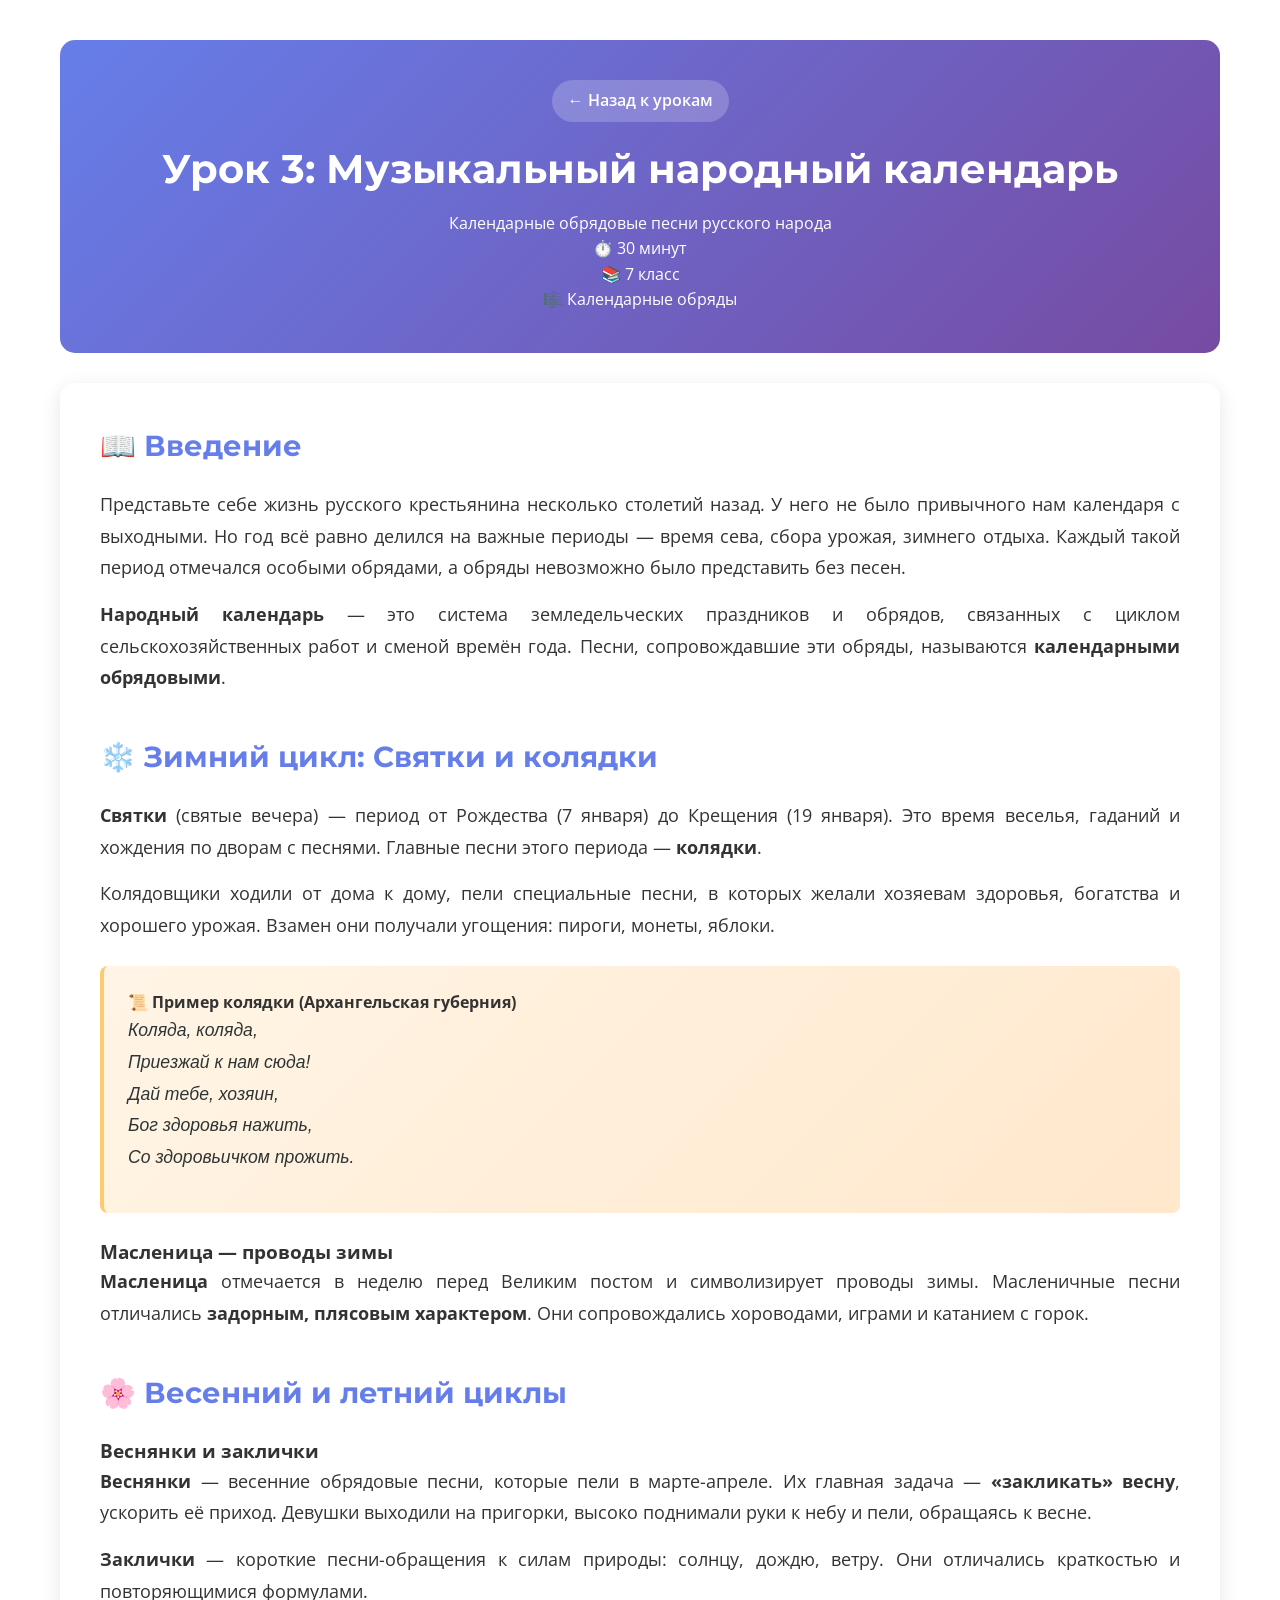
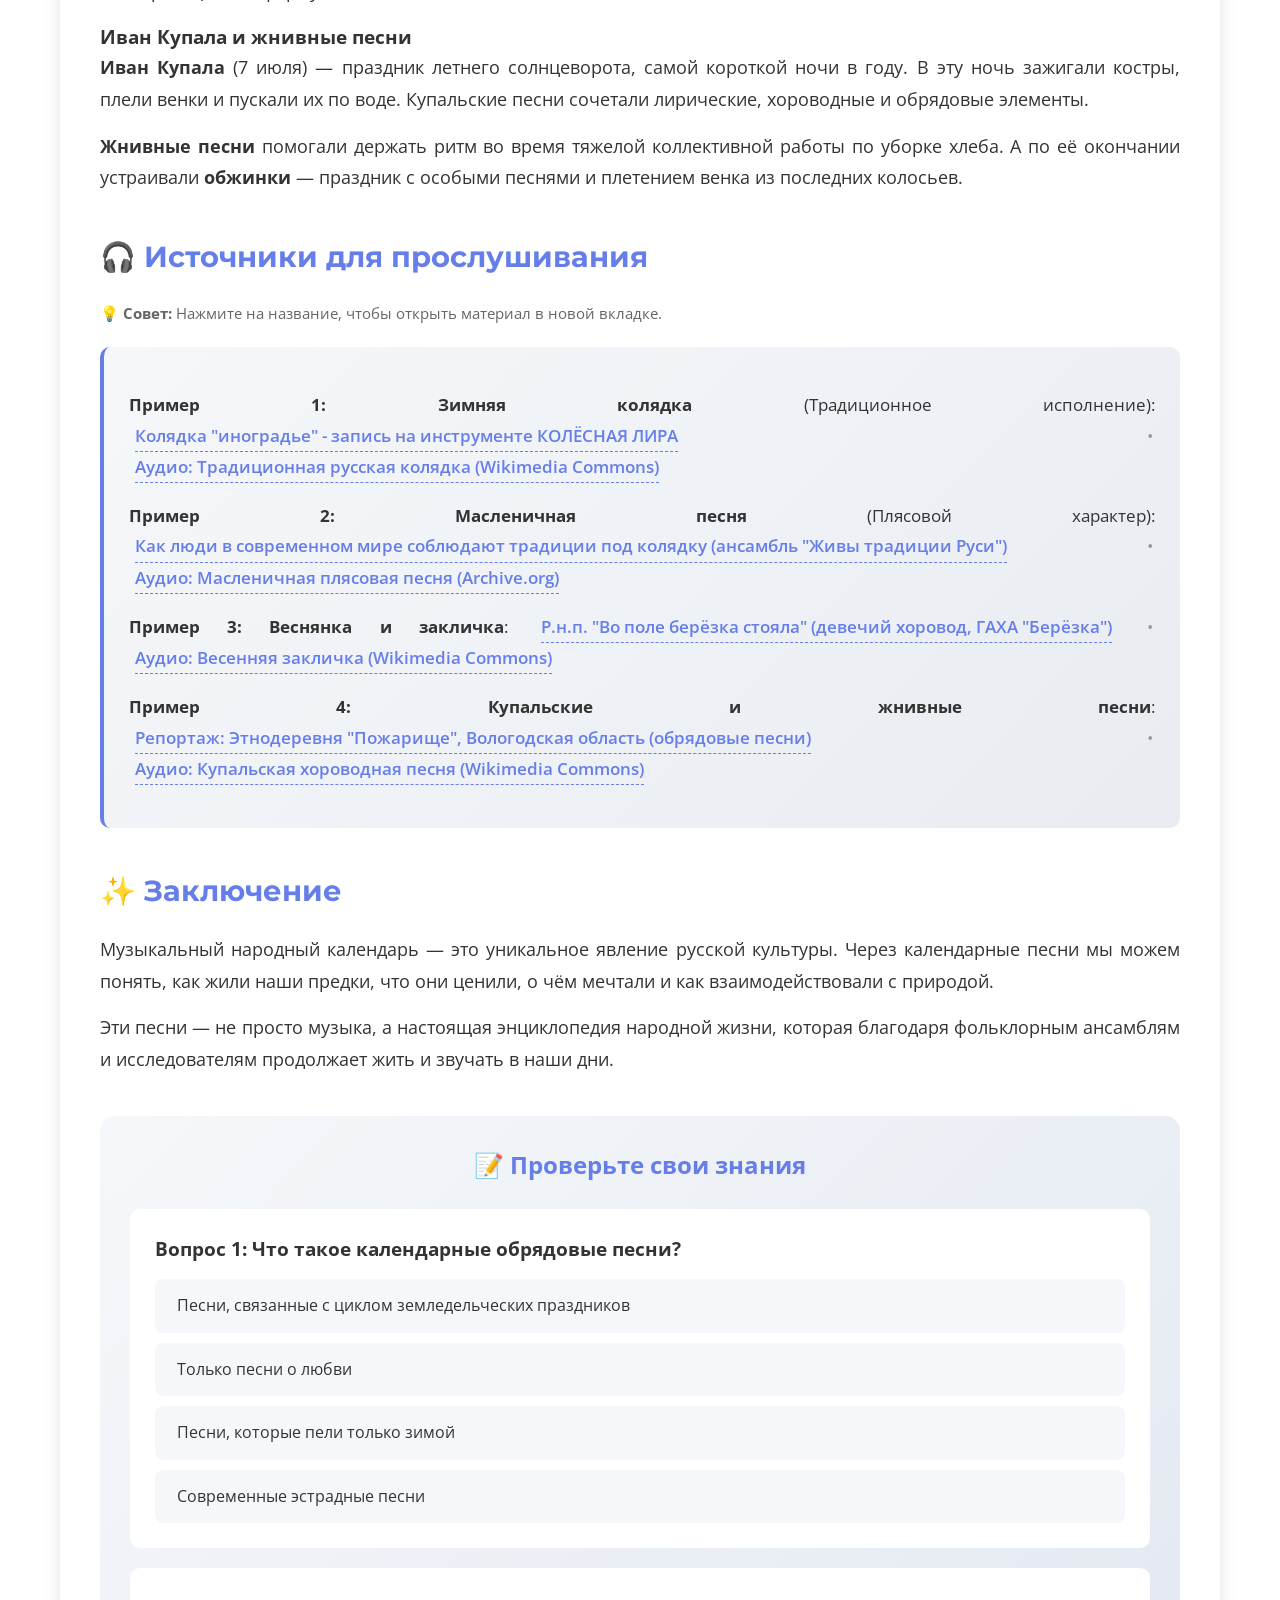
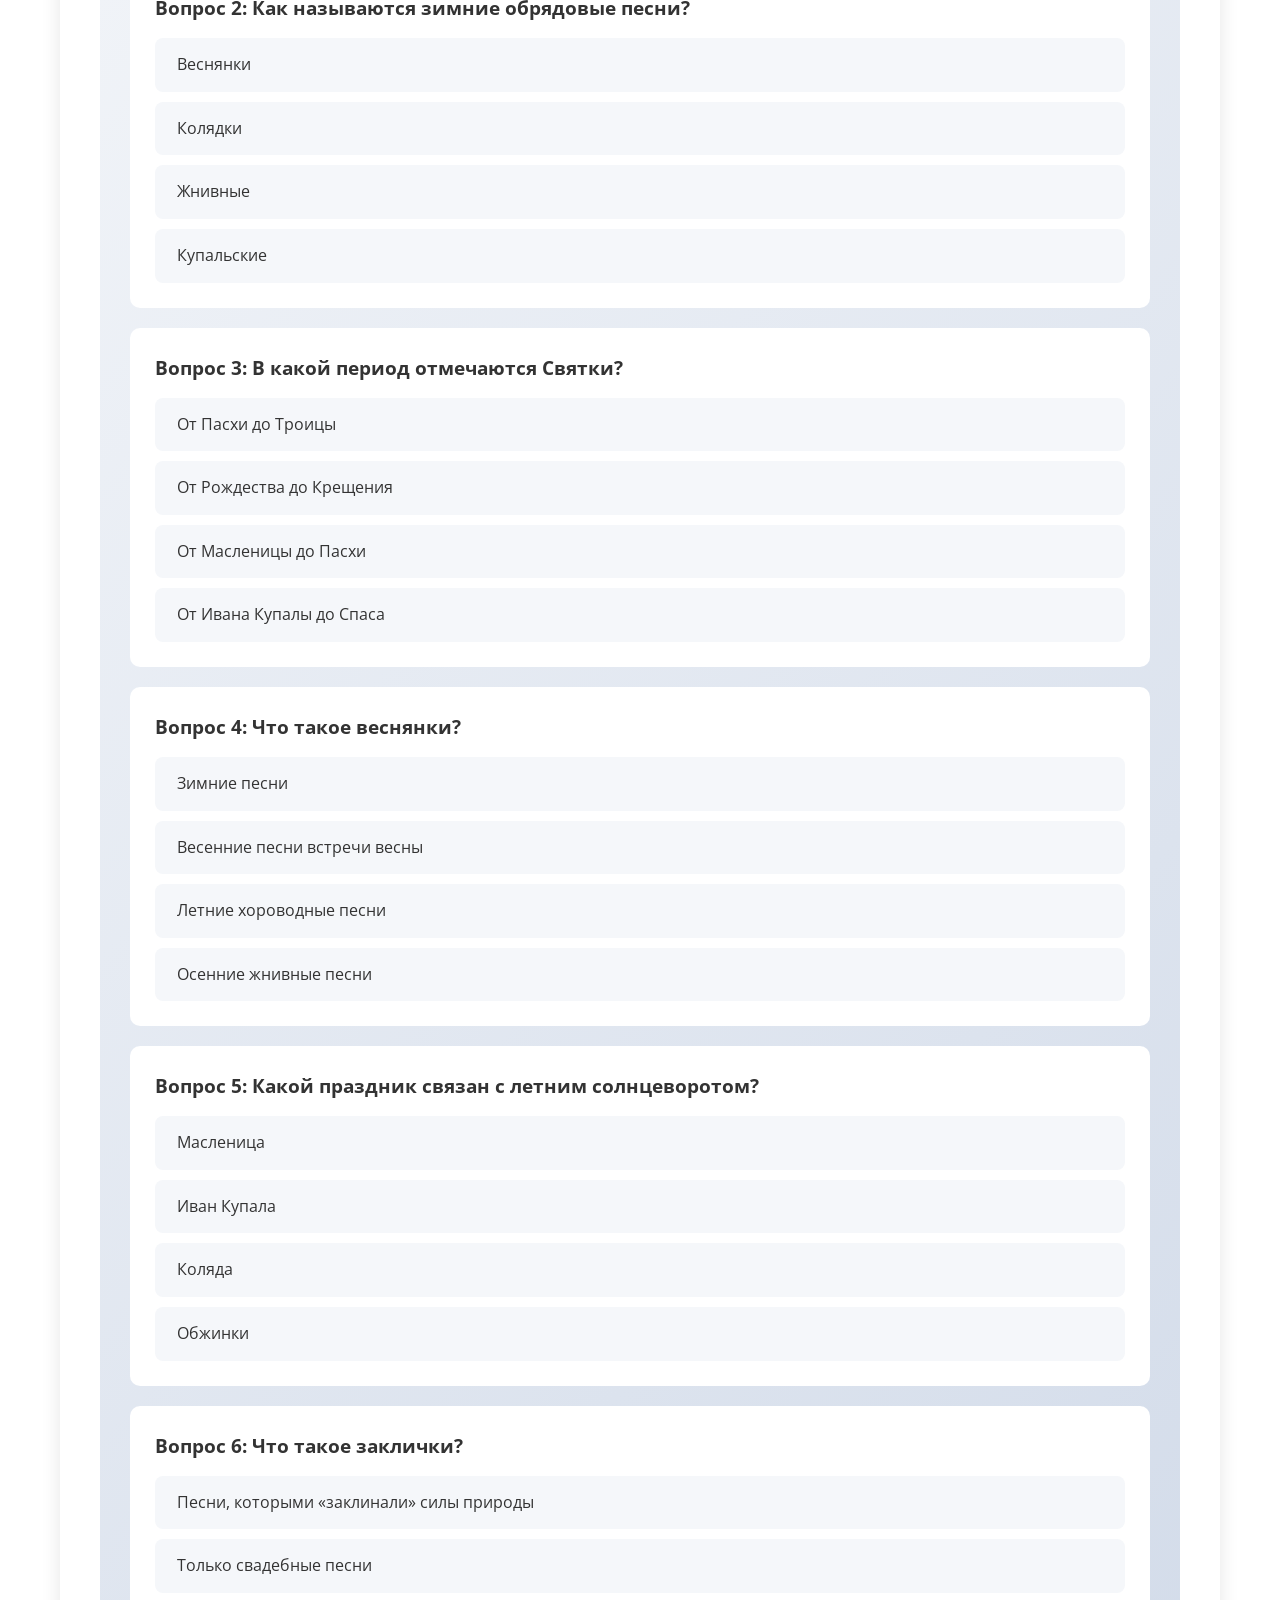
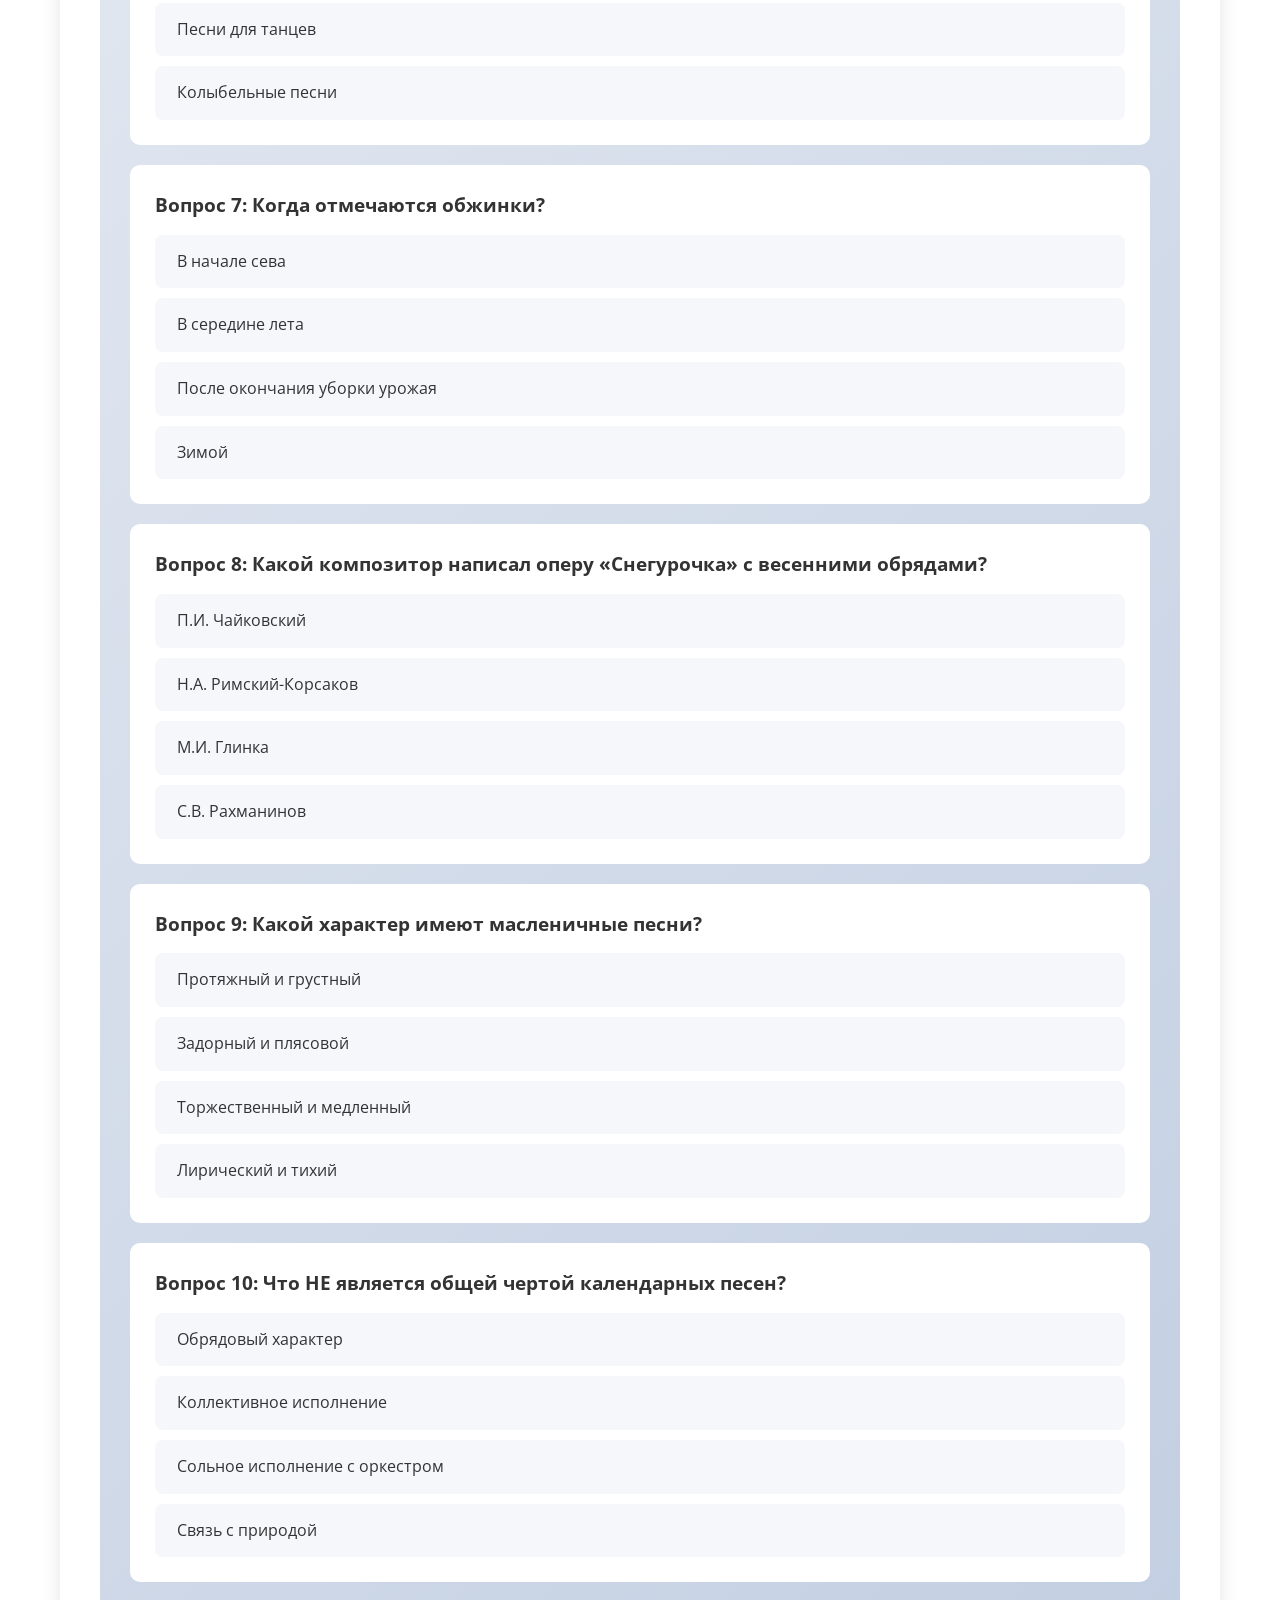
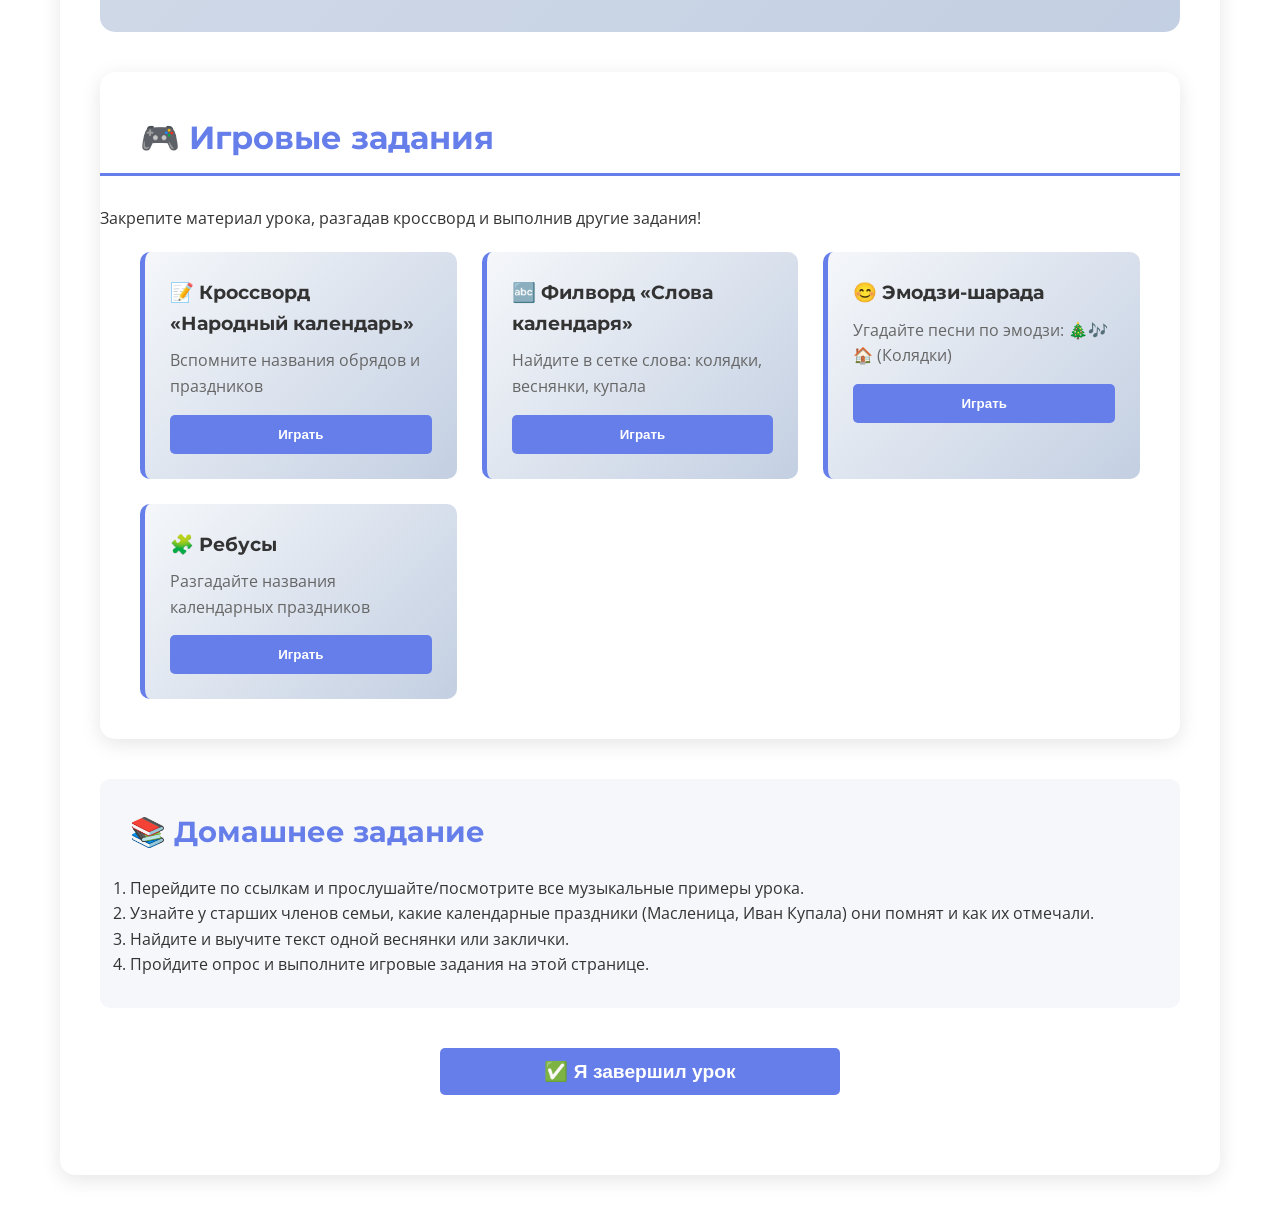
==== commit bc09f21d: "Update lesson3-grade7.html" ====
--- a/lesson3-grade7.html
+++ b/lesson3-grade7.html
@@ -5,294 +5,257 @@
     <meta name="viewport" content="width=device-width, initial-scale=1.0">
     <title>Урок 3: Музыкальный народный календарь - 7 класс</title>
     <link rel="stylesheet" href="style.css">
-    <link href="https://fonts.googleapis.com/css2?family=Playfair+Display:wght@400;700&family=Roboto:wght@300;400;500&display=swap" rel="stylesheet">
+    <link href="https://fonts.googleapis.com/css2?family=Montserrat:wght@400;600;700&family=Open+Sans:wght@400;600&display=swap" rel="stylesheet">
+    
+    <!-- Дополнительные стили для красивых ссылок-источников (как в примере) -->
+    <style>
+        .sources-container {
+            background: linear-gradient(135deg, #f5f7fa 0%, #e8ecf1 100%);
+            padding: 25px;
+            border-radius: 10px;
+            border-left: 4px solid #667eea;
+        }
+        .sources-container p {
+            margin: 18px 0;
+            line-height: 1.8;
+            font-size: 1.05em;
+        }
+        .source-link {
+            display: inline-block;
+            color: #667eea;
+            text-decoration: none;
+            font-weight: 600;
+            border-bottom: 1px dashed #667eea;
+            margin: 0 6px;
+            transition: all 0.2s ease;
+        }
+        .source-link:hover {
+            color: #764ba2;
+            border-bottom-style: solid;
+            transform: translateY(-1px);
+        }
+        .separator {
+            color: #999;
+            margin: 0 2px;
+        }
+        .info-box {
+            background: linear-gradient(135deg, #fff5e6, #ffe8cc);
+            border-left: 4px solid #fdcb6e;
+            padding: 1.5rem;
+            margin: 1.5rem 0;
+            border-radius: 8px;
+        }
+        .folk-text {
+            font-style: italic;
+            line-height: 1.8;
+            color: #2d3436;
+        }
+    </style>
 </head>
 <body>
-    <header class="main-header">
+    <div class="lesson-page">
         <div class="container">
-            <div class="logo">
-                <span class="music-note">♪</span>
+            <div class="lesson-header">
+                <a href="index.html" class="back-btn">← Назад к урокам</a>
                 <h1>Урок 3: Музыкальный народный календарь</h1>
+                <p class="lesson-subtitle">Календарные обрядовые песни русского народа</p>
+                <div class="lesson-meta">
+                    <div class="meta-item">⏱️ 30 минут</div>
+                    <div class="meta-item">📚 7 класс</div>
+                    <div class="meta-item">🎼 Календарные обряды</div>
+                </div>
             </div>
-            <nav>
-                <a href="index.html" class="back-btn">← К списку уроков</a>
-            </nav>
-        </div>
-    </header>
-
-    <main class="lesson-container">
-        <div class="lesson-header">
-            <h1>Музыкальный народный календарь</h1>
-            <p>Календарные обрядовые песни русского народа</p>
-            <div class="lesson-meta-header">
-                <span>⏱ 30 минут</span>
-                <span> 7 класс</span>
-                <span>🎵 Урок 3</span>
+
+            <div class="lesson-content">
+                <!-- ВВЕДЕНИЕ -->
+                <div class="lesson-section">
+                    <h2>📖 Введение</h2>
+                    <p>
+                        Представьте себе жизнь русского крестьянина несколько столетий назад. У него 
+                        не было привычного нам календаря с выходными. Но год всё равно делился на 
+                        важные периоды — время сева, сбора урожая, зимнего отдыха. Каждый такой 
+                        период отмечался особыми обрядами, а обряды невозможно было представить без песен.
+                    </p>
+                    <p>
+                        <strong>Народный календарь</strong> — это система земледельческих праздников 
+                        и обрядов, связанных с циклом сельскохозяйственных работ и сменой времён года. 
+                        Песни, сопровождавшие эти обряды, называются <strong>календарными обрядовыми</strong>.
+                    </p>
+                </div>
+
+                <!-- ОСНОВНАЯ ЧАСТЬ 1: ЗИМА -->
+                <div class="lesson-section">
+                    <h2>❄️ Зимний цикл: Святки и колядки</h2>
+                    <p>
+                        <strong>Святки</strong> (святые вечера) — период от Рождества (7 января) до 
+                        Крещения (19 января). Это время веселья, гаданий и хождения по дворам с песнями. 
+                        Главные песни этого периода — <strong>колядки</strong>.
+                    </p>
+                    <p>
+                        Колядовщики ходили от дома к дому, пели специальные песни, в которых желали 
+                        хозяевам здоровья, богатства и хорошего урожая. Взамен они получали угощения: 
+                        пироги, монеты, яблоки.
+                    </p>
+                    <div class="info-box">
+                        <h4>📜 Пример колядки (Архангельская губерния)</h4>
+                        <p class="folk-text">
+                            <em>Коляда, коляда,<br>
+                            Приезжай к нам сюда!<br>
+                            Дай тебе, хозяин,<br>
+                            Бог здоровья нажить,<br>
+                            Со здоровьичком прожить.</em>
+                        </p>
+                    </div>
+
+                    <h3>Масленица — проводы зимы</h3>
+                    <p>
+                        <strong>Масленица</strong> отмечается в неделю перед Великим постом и символизирует 
+                        проводы зимы. Масленичные песни отличались <strong>задорным, плясовым характером</strong>. 
+                        Они сопровождались хороводами, играми и катанием с горок.
+                    </p>
+                </div>
+
+                <!-- ОСНОВНАЯ ЧАСТЬ 2: ВЕСНА И ЛЕТО -->
+                <div class="lesson-section">
+                    <h2>🌸 Весенний и летний циклы</h2>
+                    
+                    <h3>Веснянки и заклички</h3>
+                    <p>
+                        <strong>Веснянки</strong> — весенние обрядовые песни, которые пели в марте-апреле. 
+                        Их главная задача — <strong>«закликать» весну</strong>, ускорить её приход. 
+                        Девушки выходили на пригорки, высоко поднимали руки к небу и пели, обращаясь к весне.
+                    </p>
+                    <p>
+                        <strong>Заклички</strong> — короткие песни-обращения к силам природы: солнцу, 
+                        дождю, ветру. Они отличались краткостью и повторяющимися формулами.
+                    </p>
+
+                    <h3>Иван Купала и жнивные песни</h3>
+                    <p>
+                        <strong>Иван Купала</strong> (7 июля) — праздник летнего солнцеворота, самой 
+                        короткой ночи в году. В эту ночь зажигали костры, плели венки и пускали их по воде. 
+                        Купальские песни сочетали лирические, хороводные и обрядовые элементы.
+                    </p>
+                    <p>
+                        <strong>Жнивные песни</strong> помогали держать ритм во время тяжелой коллективной 
+                        работы по уборке хлеба. А по её окончании устраивали <strong>обжинки</strong> — 
+                        праздник с особыми песнями и плетением венка из последних колосьев.
+                    </p>
+                </div>
+
+                <!-- ИСТОЧНИКИ ДЛЯ ПРОСЛУШИВАНИЯ -->
+                <div class="lesson-section">
+                    <h2>🎧 Источники для прослушивания</h2>
+                    <p style="margin-bottom: 20px; color: #666; font-size: 0.95em;">
+                        💡 <strong>Совет:</strong> Нажмите на название, чтобы открыть материал в новой вкладке.
+                    </p>
+                    
+                    <div class="sources-container">
+                        <p>
+                            <strong>Пример 1: Зимняя колядка</strong> (Традиционное исполнение): 
+                            <a href="https://vkvideo.ru/video-23217281_456239276" target="_blank" class="source-link">Колядка "иноградье" - запись на инструменте КОЛЁСНАЯ ЛИРА</a>
+                            <span class="separator">•</span>
+                            <a href="https://commons.wikimedia.org/wiki/File:Kolyadka.ogg" target="_blank" class="source-link">Аудио: Традиционная русская колядка (Wikimedia Commons)</a>
+                        </p>
+
+                        <p>
+                            <strong>Пример 2: Масленичная песня</strong> (Плясовой характер): 
+                            <a href="https://vkvideo.ru/video-518518997_456239026" target="_blank" class="source-link">Как люди в современном мире соблюдают традиции под колядку (ансамбль "Живы традиции Руси")</a>
+                            <span class="separator">•</span>
+                            <a href="https://archive.org/details/RussianFolkSongs" target="_blank" class="source-link">Аудио: Масленичная плясовая песня (Archive.org)</a>
+                        </p>
+
+                        <p>
+                            <strong>Пример 3: Веснянка и закличка</strong>: 
+                            <a href="https://vkvideo.ru/video-56931698_171305686" target="_blank" class="source-link">Р.н.п. "Во поле берёзка стояла" (девечий хоровод, ГАХА "Берёзка")</a>
+                            <span class="separator">•</span>
+                            <a href="https://commons.wikimedia.org/wiki/File:Vesnyanka.ogg" target="_blank" class="source-link">Аудио: Весенняя закличка (Wikimedia Commons)</a>
+                        </p>
+
+                        <p>
+                            <strong>Пример 4: Купальские и жнивные песни</strong>: 
+                            <a href="https://vkvideo.ru/video-74227904_456240349" target="_blank" class="source-link">Репортаж: Этнодеревня "Пожарище", Вологодская область (обрядовые песни)</a>
+                            <span class="separator">•</span>
+                            <a href="https://commons.wikimedia.org/wiki/File:Kupalska.ogg" target="_blank" class="source-link">Аудио: Купальская хороводная песня (Wikimedia Commons)</a>
+                        </p>
+                    </div>
+                </div>
+
+                <!-- ЗАКЛЮЧЕНИЕ -->
+                <div class="lesson-section">
+                    <h2>✨ Заключение</h2>
+                    <p>
+                        Музыкальный народный календарь — это уникальное явление русской культуры. 
+                        Через календарные песни мы можем понять, как жили наши предки, что они 
+                        ценили, о чём мечтали и как взаимодействовали с природой.
+                    </p>
+                    <p>
+                        Эти песни — не просто музыка, а настоящая энциклопедия народной жизни, 
+                        которая благодаря фольклорным ансамблям и исследователям продолжает жить 
+                        и звучать в наши дни.
+                    </p>
+                </div>
+
+                <!-- ОПРОС -->
+                <div class="quiz-container" id="quiz">
+                    <h2>📝 Проверьте свои знания</h2>
+                    <div id="quiz-content">
+                        <!-- Вопросы будут загружены из quiz.js -->
+                    </div>
+                </div>
+
+                <!-- ИГРОВЫЕ ЗАДАНИЯ -->
+                <div class="games-section" style="margin-top: 40px;">
+                    <h2>🎮 Игровые задания</h2>
+                    <p style="margin-bottom: 20px;">Закрепите материал урока, разгадав кроссворд и выполнив другие задания!</p>
+                    
+                    <div class="games-grid">
+                        <div class="game-card">
+                            <h3>📝 Кроссворд «Народный календарь»</h3>
+                            <p>Вспомните названия обрядов и праздников</p>
+                            <button onclick="openGame('crossword', 7, 3)">Играть</button>
+                        </div>
+                        <div class="game-card">
+                            <h3>🔤 Филворд «Слова календаря»</h3>
+                            <p>Найдите в сетке слова: колядки, веснянки, купала</p>
+                            <button onclick="openGame('wordsearch', 7, 3)">Играть</button>
+                        </div>
+                        <div class="game-card">
+                            <h3>😊 Эмодзи-шарада</h3>
+                            <p>Угадайте песни по эмодзи: 🎄🎶🏠 (Колядки)</p>
+                            <button onclick="openGame('emoji', 7, 3)">Играть</button>
+                        </div>
+                        <div class="game-card">
+                            <h3>🧩 Ребусы</h3>
+                            <p>Разгадайте названия календарных праздников</p>
+                            <button onclick="openGame('rebus', 7, 3)">Играть</button>
+                        </div>
+                    </div>
+                </div>
+
+                <!-- ДОМАШНЕЕ ЗАДАНИЕ -->
+                <div class="lesson-section" style="background: #f5f7fa; padding: 30px; border-radius: 10px; margin-top: 40px;">
+                    <h2>📚 Домашнее задание</h2>
+                    <ol>
+                        <li>Перейдите по ссылкам и прослушайте/посмотрите все музыкальные примеры урока.</li>
+                        <li>Узнайте у старших членов семьи, какие календарные праздники (Масленица, Иван Купала) они помнят и как их отмечали.</li>
+                        <li>Найдите и выучите текст одной веснянки или заклички.</li>
+                        <li>Пройдите опрос и выполните игровые задания на этой странице.</li>
+                    </ol>
+                </div>
+
+                <!-- КНОПКА ЗАВЕРШЕНИЯ -->
+                <div style="text-align: center; margin-top: 40px; margin-bottom: 40px;">
+                    <button class="start-btn" onclick="completeLesson(7, 3)" style="max-width: 400px; font-size: 1.2em;">
+                        ✅ Я завершил урок
+                    </button>
+                </div>
             </div>
         </div>
-
-        <article class="lesson-content">
-            <h2>Введение. Что такое народный календарь?</h2>
-            <p>
-                Представьте себе жизнь русского крестьянина несколько столетий назад. У него 
-                не было привычного нам календаря с выходными и праздниками. Но год всё равно 
-                делился на важные периоды — время сева, время сбора урожая, время зимнего 
-                отдыха. Каждый такой период отмечался особыми обрядами, а обряды невозможно 
-                было представить без песен.
-            </p>
-            <p>
-                <strong>Народный календарь</strong> — это система земледельческих праздников 
-                и обрядов, связанных с циклом сельскохозяйственных работ и сменой времён года. 
-                Каждый праздник сопровождался особыми песнями, которые назывались 
-                <strong>календарными обрядовыми</strong>.
-            </p>
-
-            <img src="https://images.unsplash.com/photo-1528150187455-bdbf701fd4a6?w=800" 
-                 alt="Русская деревня зимой" class="lesson-image">
-            <p class="image-caption">Традиционная русская деревня — центр народной культуры</p>
-
-            <h2>Годовой круг: четыре времени года</h2>
-            <p>
-                Народный календарь делится на четыре больших цикла:
-            </p>
-            <ol>
-                <li><strong>Зимний цикл</strong> — Святки, колядки, масленичные песни</li>
-                <li><strong>Весенний цикл</strong> — веснянки, заклички</li>
-                <li><strong>Летний цикл</strong> — купальские, русальные, жнивные песни</li>
-                <li><strong>Осенний цикл</strong> — обжинки, осенние лирические песни</li>
-            </ol>
-
-            <h2>Зимний цикл: Святки и колядки</h2>
-            
-            <h3>Святки — от Рождества до Крещения</h3>
-            <p>
-                <strong>Святки</strong> (святые вечера) — период от Рождества (7 января) до 
-                Крещения (19 января). Это время веселья, гаданий, хождения по дворам с песнями. 
-                Главные песни этого периода — <strong>колядки</strong>.
-            </p>
-
-            <div class="info-box">
-                <h4>📜 Пример колядки</h4>
-                <p class="folk-text">
-                    <em>Коляда, коляда,<br>
-                    Приезжай к нам сюда!<br>
-                    Дай тебе, хозяин,<br>
-                    Бог здоровья нажить,<br>
-                    Со здоровьичком прожить.</em>
-                </p>
-            </div>
-
-            <div class="audio-section">
-                <h3> Пример для прослушивания: Русская колядка</h3>
-                <audio controls class="audio-player">
-                    <source src="https://upload.wikimedia.org/wikipedia/commons/5/5a/Kolyadka.ogg" type="audio/ogg">
-                    Ваш браузер не поддерживает аудио элемент.
-                </audio>
-                <p class="source-info">Источник: Wikimedia Commons, общественное достояние</p>
-            </div>
-
-            <h2>Масленица — проводы зимы</h2>
-            <p>
-                <strong>Масленица</strong> — один из самых весёлых праздников русского народа. 
-                Она отмечается в неделю перед Великим постом (февраль-март) и символизирует 
-                проводы зимы и встречу весны.
-            </p>
-
-            <div class="audio-section">
-                <h3>🎵 Масленичная песня</h3>
-                <audio controls class="audio-player">
-                    <source src="https://archive.org/download/RussianFolkSongs/Maslenitsa.ogg" type="audio/ogg">
-                    Ваш браузер не поддерживает аудио элемент.
-                </audio>
-                <p class="source-info">Источник: Archive.org</p>
-            </div>
-
-            <img src="https://images.unsplash.com/photo-1582562124811-c09040d0a901?w=800" 
-                 alt="Масленица" class="lesson-image">
-            <p class="image-caption">Масленица — праздник проводов зимы</p>
-
-            <h2>Весенний цикл: веснянки и заклички</h2>
-            
-            <h3>Веснянки — песни встречи весны</h3>
-            <p>
-                <strong>Веснянки</strong> — весенние обрядовые песни, которые пели в марте-апреле, 
-                когда природа пробуждалась от зимнего сна. Их главная задача — <strong>«закликать» 
-                весну</strong>, ускорить её приход.
-            </p>
-
-            <div class="info-box">
-                <h4>📜 Веснянка</h4>
-                <p class="folk-text">
-                    <em>Весна, весна красная,<br>
-                    Приди, весна, с радостью,<br>
-                    С великою милостью!<br>
-                    Со льном высоким,<br>
-                    С хлебами обильными!</em>
-                </p>
-            </div>
-
-            <div class="audio-section">
-                <h3>🎵 Веснянка</h3>
-                <audio controls class="audio-player">
-                    <source src="https://upload.wikimedia.org/wikipedia/commons/a/a7/Vesnyanka.ogg" type="audio/ogg">
-                    Ваш браузер не поддерживает аудио элемент.
-                </audio>
-                <p class="source-info">Источник: Wikimedia Commons</p>
-            </div>
-
-            <h2>Летний цикл: Иван Купала и жнивные песни</h2>
-            
-            <h3>Купальские песни</h3>
-            <p>
-                <strong>Иван Купала</strong> (7 июля) — один из самых красивых и мистических 
-                праздников славян. Он связан с летним солнцеворотом.
-            </p>
-
-            <div class="audio-section">
-                <h3>🎵 Купальская песня</h3>
-                <audio controls class="audio-player">
-                    <source src="https://upload.wikimedia.org/wikipedia/commons/7/7e/Kupalska.ogg" type="audio/ogg">
-                    Ваш браузер не поддерживает аудио элемент.
-                </audio>
-                <p class="source-info">Источник: Wikimedia Commons</p>
-            </div>
-
-            <h2>Заключение</h2>
-            <p>
-                Музыкальный народный календарь — это уникальное явление русской культуры. 
-                Через календарные песни мы можем понять, как жили наши предки, что они 
-                ценили, о чём мечтали.
-            </p>
-
-            <h2>Ключевые термины</h2>
-            <div class="terms-box">
-                <ul>
-                    <li><strong>Колядки</strong> — зимние обрядовые песни</li>
-                    <li><strong>Веснянки</strong> — весенние песни встречи весны</li>
-                    <li><strong>Заклички</strong> — обращения к силам природы</li>
-                    <li><strong>Купальские песни</strong> — песни праздника Ивана Купалы</li>
-                    <li><strong>Жнивные песни</strong> — песни уборки урожая</li>
-                    <li><strong>Масленичные песни</strong> — песни проводов зимы</li>
-                </ul>
-            </div>
-        </article>
-
-        <!-- ТЕСТ -->
-        <section class="quiz-section">
-            <h2>📝 Проверь свои знания</h2>
-            <div id="quiz-container"></div>
-        </section>
-
-        <!-- ИГРЫ -->
-        <section class="game-section">
-            <h2>🎮 Игровые задания</h2>
-            
-            <div class="game-block">
-                <h3>📝 Кроссворд</h3>
-                <div id="crossword-container"></div>
-            </div>
-
-            <div class="game-block">
-                <h3>🔍 Филворд</h3>
-                <div id="wordsearch-container"></div>
-            </div>
-
-            <div class="game-block">
-                <h3>😎 Эмодзи-шарада</h3>
-                <div id="emoji-container"></div>
-            </div>
-        </section>
-
-        <div class="lesson-navigation">
-            <a href="lesson2-grade7.html" class="btn-prev">← Предыдущий урок</a>
-            <a href="lesson4-grade7.html" class="btn-next">Следующий урок →</a>
-        </div>
-    </main>
-
-    <footer class="main-footer">
-        <div class="container">
-            <p>Урок 3 из 37 | 7 класс | Музыкальный народный календарь</p>
-        </div>
-    </footer>
+    </div>
 
     <script src="script.js"></script>
     <script src="quiz.js"></script>
     <script src="games.js"></script>
-    <script>
-        // Данные для урока 3
-        const lesson3Data = {
-            quiz: [
-                {
-                    question: "Что такое календарные обрядовые песни?",
-                    options: [
-                        "Песни, связанные с циклом земледельческих праздников",
-                        "Только песни о любви",
-                        "Песни, которые пели только зимой",
-                        "Современные эстрадные песни"
-                    ],
-                    correct: 0,
-                    explanation: "Календарные обрядовые песни связаны с циклом земледельческих праздников и сменой времён года."
-                },
-                {
-                    question: "Как называются зимние обрядовые песни?",
-                    options: ["Веснянки", "Колядки", "Жнивные", "Купальские"],
-                    correct: 1,
-                    explanation: "Зимние обрядовые песни называются колядками."
-                },
-                {
-                    question: "В какой период отмечаются Святки?",
-                    options: [
-                        "От Пасхи до Троицы",
-                        "От Рождества до Крещения",
-                        "От Масленицы до Пасхи",
-                        "От Ивана Купалы до Спаса"
-                    ],
-                    correct: 1,
-                    explanation: "Святки — период от Рождества (7 января) до Крещения (19 января)."
-                },
-                {
-                    question: "Что такое веснянки?",
-                    options: [
-                        "Зимние песни",
-                        "Весенние песни встречи весны",
-                        "Летние хороводные песни",
-                        "Осенние жнивные песни"
-                    ],
-                    correct: 1,
-                    explanation: "Веснянки — весенние обрядовые песни встречи весны."
-                },
-                {
-                    question: "Какой праздник связан с летним солнцеворотом?",
-                    options: ["Масленица", "Иван Купала", "Коляда", "Обжинки"],
-                    correct: 1,
-                    explanation: "Иван Купала (7 июля) связан с летним солнцеворотом."
-                }
-            ],
-            crossword: {
-                words: [
-                    { word: 'КОЛЯДКИ', clue: 'Зимние обрядовые песни', across: true, row: 0, col: 0 },
-                    { word: 'ВЕСНЯНКИ', clue: 'Весенние песни', across: true, row: 2, col: 0 },
-                    { word: 'МАСЛЕНИЦА', clue: 'Проводы зимы', across: true, row: 4, col: 0 }
-                ]
-            },
-            wordSearch: {
-                words: ['КОЛЯДКИ', 'ВЕСНЯНКИ', 'МАСЛЕНИЦА', 'СВЯТКИ', 'КУПАЛА', 'ОБЖИНКИ', 'ЗАКЛИЧКИ']
-            },
-            emojis: [
-                { emojis: '🎄🎶🏠', answer: 'колядки', hint: 'Зимние обрядовые песни' },
-                { emojis: '☀️🌾', answer: 'иван купала', hint: 'Летний праздник' },
-                { emojis: '🌸🐦', answer: 'веснянки', hint: 'Весенние песни' },
-                { emojis: '🥞🔥🎭', answer: 'масленица', hint: 'Проводы зимы' }
-            ]
-        };
-
-        // Инициализация при загрузке
-        document.addEventListener('DOMContentLoaded', function() {
-            initQuiz(lesson3Data.quiz);
-            initCrossword(lesson3Data.crossword);
-            initWordSearch(lesson3Data.wordSearch);
-            initEmojiGame(lesson3Data.emojis);
-        });
-    </script>
 </body>
 </html>
--- a/style.css
+++ b/style.css
@@ -1,3 +1,18 @@
+/* =========================================
+   0. CSS ПЕРЕМЕННЫЕ (ИСПРАВЛЕНИЕ КРИТИЧЕСКОЙ ОШИБКИ)
+   ========================================= */
+:root {
+    --primary-color: #667eea;
+    --secondary-color: #764ba2;
+    --bg-color: #f5f7fa;
+    --light-color: #e0e0e0;
+    --text-color: #333333;
+    --shadow: 0 5px 20px rgba(0, 0, 0, 0.1);
+    --success-color: #4CAF50;
+    --error-color: #f44336;
+    --warning-color: #fdcb6e;
+}
+
 /* =========================================
    1. ГЛОБАЛЬНЫЕ СТИЛИ И СБРОС
    ========================================= */
@@ -8,9 +23,9 @@
 }
 
 body {
-    font-family: 'Open Sans', sans-serif;
+    font-family: 'Open Sans', 'Roboto', sans-serif;
     line-height: 1.6;
-    color: #333;
+    color: var(--text-color);
     background: linear-gradient(135deg, #667eea 0%, #764ba2 100%);
     min-height: 100vh;
 }
@@ -34,7 +49,7 @@
 .main-header h1 {
     font-family: 'Montserrat', sans-serif;
     font-size: 3em;
-    color: #667eea;
+    color: var(--primary-color);
     margin-bottom: 10px;
 }
 
@@ -60,10 +75,10 @@
     flex-wrap: wrap;
 }
 
-.grade-btn {
+.grade-btn, .back-btn {
     display: inline-block;
     padding: 10px 25px;
-    background: #667eea;
+    background: var(--primary-color);
     color: white;
     text-decoration: none;
     border-radius: 25px;
@@ -71,8 +86,8 @@
     transition: all 0.3s;
 }
 
-.grade-btn:hover {
-    background: #764ba2;
+.grade-btn:hover, .back-btn:hover {
+    background: var(--secondary-color);
     transform: translateY(-2px);
     box-shadow: 0 5px 15px rgba(0,0,0,0.2);
 }
@@ -84,18 +99,17 @@
     background: white;
     margin: 30px auto;
     border-radius: 15px;
-    box-shadow: 0 5px 20px rgba(0,0,0,0.1);
-    overflow: hidden; /* Сохраняет скругление углов при сворачивании */
-}
-
-/* Заголовки внутри развернутых секций (если используются без grade-header) */
+    box-shadow: var(--shadow);
+    overflow: hidden;
+}
+
 .grade-section > h2, .games-section > h2 {
     font-family: 'Montserrat', sans-serif;
     font-size: 2em;
-    color: #667eea;
+    color: var(--primary-color);
     padding: 40px 40px 10px 40px;
     margin-bottom: 30px;
-    border-bottom: 3px solid #667eea;
+    border-bottom: 3px solid var(--primary-color);
 }
 
 .lessons-grid, .games-grid {
@@ -109,7 +123,7 @@
     background: linear-gradient(135deg, #f5f7fa 0%, #c3cfe2 100%);
     padding: 25px;
     border-radius: 10px;
-    border-left: 5px solid #667eea;
+    border-left: 5px solid var(--primary-color);
     transition: all 0.3s;
     animation: fadeIn 0.5s ease-out;
 }
@@ -121,7 +135,7 @@
 
 .lesson-card h3, .game-card h3 {
     font-family: 'Montserrat', sans-serif;
-    color: #333;
+    color: var(--text-color);
     margin-bottom: 10px;
     font-size: 1.2em;
 }
@@ -132,7 +146,7 @@
 }
 
 .start-btn, .game-card button {
-    background: #667eea;
+    background: var(--primary-color);
     color: white;
     border: none;
     padding: 12px 25px;
@@ -144,16 +158,8 @@
 }
 
 .start-btn:hover, .game-card button:hover {
-    background: #764ba2;
+    background: var(--secondary-color);
     transform: scale(1.02);
-}
-
-.more-lessons {
-    text-align: center;
-    margin-top: 20px;
-    color: #666;
-    font-style: italic;
-    padding-bottom: 20px;
 }
 
 /* =========================================
@@ -189,7 +195,6 @@
     transition: transform 0.3s ease;
 }
 
-/* Состояние: свернуто */
 .grade-section.collapsed .grade-arrow,
 .games-section.collapsed .grade-arrow {
     transform: rotate(-90deg);
@@ -200,7 +205,6 @@
     border-radius: 15px;
 }
 
-/* Состояние: развернуто */
 .grade-section:not(.collapsed) .grade-header,
 .games-section:not(.collapsed) .grade-header {
     border-radius: 15px 15px 0 0;
@@ -214,7 +218,7 @@
 
 .grade-section:not(.collapsed) .grade-content,
 .games-section:not(.collapsed) .grade-content {
-    max-height: 10000px; /* Достаточно большое значение для любого контента */
+    max-height: 10000px;
 }
 
 /* =========================================
@@ -227,15 +231,9 @@
 }
 
 .back-btn {
-    display: inline-block;
-    color: white;
-    text-decoration: none;
-    font-weight: 600;
     margin-bottom: 15px;
     padding: 8px 16px;
     background: rgba(255, 255, 255, 0.2);
-    border-radius: 20px;
-    transition: all 0.3s;
 }
 
 .back-btn:hover {
@@ -249,6 +247,7 @@
     padding: 40px;
     border-radius: 15px;
     margin-bottom: 30px;
+    text-align: center;
 }
 
 .lesson-header h1 {
@@ -257,30 +256,20 @@
     margin-bottom: 10px;
 }
 
-.lesson-subtitle {
-    font-size: 1.3em;
+.lesson-meta-header {
+    display: flex;
+    gap: 2rem;
+    justify-content: center;
+    margin-top: 1rem;
+    font-size: 1rem;
     opacity: 0.9;
-    margin-bottom: 15px;
-}
-
-.lesson-meta {
-    display: flex;
-    gap: 30px;
-    flex-wrap: wrap;
-    margin-top: 20px;
-}
-
-.meta-item {
-    background: rgba(255,255,255,0.2);
-    padding: 10px 20px;
-    border-radius: 20px;
 }
 
 .lesson-content {
     background: white;
     padding: 40px;
     border-radius: 15px;
-    box-shadow: 0 5px 20px rgba(0,0,0,0.1);
+    box-shadow: var(--shadow);
 }
 
 .lesson-section {
@@ -288,7 +277,7 @@
 }
 
 .lesson-section h2 {
-    color: #667eea;
+    color: var(--primary-color);
     font-family: 'Montserrat', sans-serif;
     margin-bottom: 20px;
     font-size: 1.8em;
@@ -301,41 +290,115 @@
     line-height: 1.8;
 }
 
-/* =========================================
-   6. МЕДИА И АУДИО (Источники)
-   ========================================= */
+.lesson-image {
+    width: 100%;
+    border-radius: 10px;
+    margin: 20px 0;
+    box-shadow: var(--shadow);
+}
+
+.image-caption {
+    text-align: center;
+    font-style: italic;
+    color: #636e72;
+    margin-top: 0.5rem;
+    font-size: 0.9rem;
+}
+
+.info-box {
+    background: linear-gradient(135deg, #fff5e6, #ffe8cc);
+    border-left: 4px solid var(--warning-color);
+    padding: 1.5rem;
+    margin: 1.5rem 0;
+    border-radius: 8px;
+}
+
+.folk-text {
+    font-style: italic;
+    line-height: 1.8;
+    color: #2d3436;
+}
+
+.terms-box {
+    background: var(--bg-color);
+    padding: 2rem;
+    border-radius: 10px;
+    margin: 2rem 0;
+}
+
+.terms-box ul {
+    list-style: none;
+    padding: 0;
+}
+
+.terms-box li {
+    margin-bottom: 1rem;
+    padding-left: 1.5rem;
+    position: relative;
+}
+
+.terms-box li::before {
+    content: '♪';
+    position: absolute;
+    left: 0;
+    color: var(--primary-color);
+    font-weight: bold;
+}
+
+.lesson-navigation {
+    display: flex;
+    justify-content: space-between;
+    margin: 3rem 0;
+    gap: 1rem;
+}
+
+.btn-prev, .btn-next {
+    padding: 1rem 2rem;
+    background: var(--primary-color);
+    color: white;
+    border: none;
+    border-radius: 8px;
+    cursor: pointer;
+    font-size: 1rem;
+    text-decoration: none;
+    display: inline-block;
+    transition: transform 0.2s;
+    text-align: center;
+}
+
+.btn-prev:hover, .btn-next:hover {
+    background: var(--secondary-color);
+    transform: scale(1.05);
+}
+
+/* =========================================
+   6. МЕДИА И АУДИО
+   ========================================= */
+.audio-section {
+    background: var(--bg-color);
+    padding: 1.5rem;
+    border-radius: 10px;
+    margin: 1.5rem 0;
+    border-left: 4px solid var(--primary-color);
+}
+
+.audio-player {
+    width: 100%;
+    margin: 1rem 0;
+}
+
+.source-info {
+    font-size: 0.85rem;
+    color: #636e72;
+    font-style: italic;
+    margin-top: 0.5rem;
+}
+
 .sources-container {
     background: linear-gradient(135deg, #f5f7fa 0%, #e8ecf1 100%);
     padding: 25px;
     border-radius: 10px;
-    border-left: 4px solid #667eea;
-}
-
-.sources-container p {
-    margin: 18px 0;
-    line-height: 1.8;
-    font-size: 1.05em;
-}
-
-.source-link {
-    display: inline-block;
-    color: #667eea;
-    text-decoration: none;
-    font-weight: 600;
-    border-bottom: 1px dashed #667eea;
-    margin: 0 6px;
-    transition: all 0.2s ease;
-}
-
-.source-link:hover {
-    color: #764ba2;
-    border-bottom-style: solid;
-    transform: translateY(-1px);
-}
-
-.separator {
-    color: #999;
-    margin: 0 2px;
+    border-left: 4px solid var(--primary-color);
 }
 
 .media-container {
@@ -343,20 +406,7 @@
     background: linear-gradient(135deg, #f5f7fa 0%, #e8ecf1 100%);
     padding: 15px;
     border-radius: 10px;
-    border-left: 4px solid #667eea;
-}
-
-.media-header {
-    display: flex;
-    align-items: center;
-    gap: 10px;
-    margin-bottom: 10px;
-    color: #667eea;
-    font-weight: 600;
-}
-
-.media-icon {
-    font-size: 1.3em;
+    border-left: 4px solid var(--primary-color);
 }
 
 .vk-video-container {
@@ -374,32 +424,20 @@
     border: none;
 }
 
-.audio-track {
-    background: white;
-    padding: 10px 15px;
-    border-radius: 8px;
-    display: flex;
-    align-items: center;
-}
-
-.audio-track audio {
-    width: 100%;
-    max-width: 100%;
-}
-
 /* =========================================
    7. ОПРОС (QUIZ)
    ========================================= */
-.quiz-container {
+.quiz-container, .quiz-section {
     background: linear-gradient(135deg, #f5f7fa 0%, #c3cfe2 100%);
     padding: 30px;
     border-radius: 15px;
     margin-top: 40px;
 }
 
-.quiz-container h2 {
-    color: #667eea;
+.quiz-container h2, .quiz-section h2 {
+    color: var(--primary-color);
     margin-bottom: 25px;
+    text-align: center;
 }
 
 .quiz-question {
@@ -409,9 +447,9 @@
     margin-bottom: 20px;
 }
 
-.quiz-question h3 {
+.quiz-question h3, .quiz-question h4 {
     margin-bottom: 15px;
-    color: #333;
+    color: var(--text-color);
 }
 
 .quiz-options {
@@ -422,59 +460,123 @@
 
 .quiz-option {
     padding: 12px 20px;
-    background: #f0f0f0;
+    background: var(--bg-color);
     border: 2px solid transparent;
     border-radius: 8px;
     cursor: pointer;
     transition: all 0.3s;
+    text-align: left;
+    font-size: 1rem;
 }
 
 .quiz-option:hover {
-    background: #e0e0e0;
-    border-color: #667eea;
+    background: var(--light-color);
+    border-color: var(--primary-color);
 }
 
 .quiz-option.correct {
-    background: #4CAF50;
+    background: var(--success-color);
     color: white;
-    border-color: #4CAF50;
+    border-color: var(--success-color);
 }
 
 .quiz-option.incorrect {
-    background: #f44336;
+    background: var(--error-color);
     color: white;
-    border-color: #f44336;
-}
-
-/* =========================================
-   8. ИГРЫ (Кроссворд, Филворд, Эмодзи)
-   ========================================= */
-.game-container {
+    border-color: var(--error-color);
+}
+
+.result-message {
+    padding: 1rem;
+    border-radius: 8px;
+    margin-top: 1rem;
+    text-align: center;
+    font-weight: 500;
+}
+
+.result-message.success {
+    background: #d4edda;
+    color: #155724;
+}
+
+.result-message.error {
+    background: #f8d7da;
+    color: #721c24;
+}
+
+/* =========================================
+   8. ИГРЫ (Кроссворд, Филворд, Эмодзи, Ребусы)
+   ========================================= */
+.game-container, .game-section {
     background: white;
     padding: 30px;
     border-radius: 15px;
     margin: 30px auto;
     max-width: 900px;
-    box-shadow: 0 5px 20px rgba(0,0,0,0.1);
-}
-
-/* --- Кроссворд --- */
+    box-shadow: var(--shadow);
+}
+
+.game-section h2 {
+    text-align: center;
+    color: var(--primary-color);
+    margin-bottom: 30px;
+}
+
+.game-block {
+    background: var(--bg-color);
+    padding: 2rem;
+    border-radius: 15px;
+    box-shadow: var(--shadow);
+    margin-bottom: 2rem;
+}
+
+.game-block h3 {
+    color: var(--primary-color);
+    margin-bottom: 1rem;
+    text-align: center;
+}
+
+/* --- Упрощенный кроссворд (для inline) --- */
+.crossword-simple {
+    display: flex;
+    flex-direction: column;
+    gap: 1rem;
+    margin-bottom: 1rem;
+}
+
+.crossword-item input {
+    padding: 0.8rem;
+    font-size: 1rem;
+    border: 2px solid var(--light-color);
+    border-radius: 5px;
+    margin-top: 0.5rem;
+    width: 100%;
+    max-width: 300px;
+    transition: border-color 0.3s;
+}
+
+.crossword-item input:focus {
+    outline: none;
+    border-color: var(--primary-color);
+}
+
+/* --- Продвинутый кроссворд и филворд --- */
 .crossword-wrapper, .wordsearch-wrapper {
     background: white;
     padding: 30px;
     border-radius: 15px;
-    box-shadow: 0 5px 20px rgba(0,0,0,0.1);
+    box-shadow: var(--shadow);
     max-width: 900px;
     margin: 0 auto 30px auto;
 }
 
 .crossword-title, .wordsearch-title {
     font-family: 'Montserrat', sans-serif;
-    color: #667eea;
+    color: var(--primary-color);
     font-size: 2em;
     margin-bottom: 25px;
     text-align: center;
-    border-bottom: 3px solid #667eea;
+    border-bottom: 3px solid var(--primary-color);
     padding-bottom: 10px;
 }
 
@@ -511,25 +613,24 @@
 .crossword-cell input {
     width: 100%; height: 100%; border: none; text-align: center;
     font-size: 1.3em; font-weight: bold; text-transform: uppercase;
-    background: transparent; color: #333; outline: none; padding: 0; margin: 0;
+    background: transparent; color: var(--text-color); outline: none; padding: 0; margin: 0;
 }
 
 .crossword-cell input:focus {
     background: #e3f2fd;
-    box-shadow: inset 0 0 0 2px #667eea;
+    box-shadow: inset 0 0 0 2px var(--primary-color);
 }
 
 .cell-number {
     position: absolute; top: 2px; left: 3px;
-    font-size: 10px; font-weight: bold; color: #667eea;
+    font-size: 10px; font-weight: bold; color: var(--primary-color);
     pointer-events: none; z-index: 10;
 }
 
 .wordsearch-cell:hover { background: #e3f2fd; transform: scale(1.1); }
-.wordsearch-cell.selected { background: #667eea !important; color: white !important; transform: scale(1.1); box-shadow: 0 0 10px rgba(102, 126, 234, 0.5); }
-.wordsearch-cell.found { background: #4CAF50 !important; color: white !important; animation: wordFound 0.5s ease; }
-
-/* Подсказки и списки слов */
+.wordsearch-cell.selected { background: var(--primary-color) !important; color: white !important; transform: scale(1.1); box-shadow: 0 0 10px rgba(102, 126, 234, 0.5); }
+.wordsearch-cell.found { background: var(--success-color) !important; color: white !important; animation: wordFound 0.5s ease; }
+
 .crossword-clues, .wordsearch-words {
     background: linear-gradient(135deg, #f5f7fa 0%, #c3cfe2 100%);
     padding: 25px;
@@ -539,7 +640,7 @@
 
 .crossword-clues h3, .wordsearch-words h3 {
     font-family: 'Montserrat', sans-serif;
-    color: #667eea;
+    color: var(--primary-color);
     font-size: 1.5em;
     margin-bottom: 15px;
     text-align: center;
@@ -555,58 +656,125 @@
     background: white;
     padding: 12px 15px;
     border-radius: 8px;
-    border-left: 4px solid #667eea;
+    border-left: 4px solid var(--primary-color);
     font-size: 1em;
     line-height: 1.4;
     transition: all 0.2s ease;
 }
 
 .clue-item:hover { transform: translateX(5px); box-shadow: 0 3px 10px rgba(0,0,0,0.1); }
-.clue-item strong { color: #667eea; font-size: 1.1em; margin-right: 5px; }
+.clue-item strong { color: var(--primary-color); font-size: 1.1em; margin-right: 5px; }
 
 .words-list {
     display: flex;
     flex-wrap: wrap;
     gap: 10px;
     justify-content: center;
+    list-style: none;
+    padding: 0;
+}
+
+.wordsearch-list li {
+    background: var(--bg-color);
+    padding: 0.5rem 1rem;
+    border-radius: 5px;
+    font-weight: 500;
 }
 
 .word-item {
     display: inline-block;
     padding: 10px 20px;
     background: white;
-    color: #667eea;
+    color: var(--primary-color);
     border-radius: 20px;
     font-weight: 600;
     font-size: 1em;
-    border: 2px solid #667eea;
+    border: 2px solid var(--primary-color);
     transition: all 0.3s ease;
     box-shadow: 0 2px 5px rgba(0,0,0,0.1);
 }
 
-.word-item:hover { background: #667eea; color: white; transform: translateY(-2px); box-shadow: 0 5px 15px rgba(102, 126, 234, 0.4); }
-.word-item.found { background: #4CAF50 !important; color: white !important; border-color: #4CAF50 !important; text-decoration: line-through; opacity: 0.7; }
-
-/* Кнопки и результаты игр */
-.check-btn {
-    background: linear-gradient(135deg, #667eea 0%, #764ba2 100%);
+.word-item:hover { background: var(--primary-color); color: white; transform: translateY(-2px); box-shadow: 0 5px 15px rgba(102, 126, 234, 0.4); }
+.word-item.found { background: var(--success-color) !important; color: white !important; border-color: var(--success-color) !important; text-decoration: line-through; opacity: 0.7; }
+
+.check-btn, .btn-submit {
+    background: linear-gradient(135deg, var(--primary-color) 0%, var(--secondary-color) 100%);
     color: white; border: none; padding: 15px 40px; border-radius: 25px;
     font-size: 1.1em; font-weight: 600; cursor: pointer; display: block;
     margin: 20px auto; transition: all 0.3s ease; box-shadow: 0 5px 15px rgba(102, 126, 234, 0.4);
 }
-.check-btn:hover { transform: translateY(-3px); box-shadow: 0 8px 20px rgba(102, 126, 234, 0.6); }
-.check-btn:active { transform: translateY(-1px); }
+.check-btn:hover, .btn-submit:hover { transform: translateY(-3px); box-shadow: 0 8px 20px rgba(102, 126, 234, 0.6); }
 
 .crossword-result {
-    text-align: center; font-size: 1.3em; font-weight: bold; color: #667eea;
+    text-align: center; font-size: 1.3em; font-weight: bold; color: var(--primary-color);
     margin-top: 20px; padding: 15px; background: linear-gradient(135deg, #f5f7fa 0%, #c3cfe2 100%); border-radius: 10px;
 }
 
-/* --- Эмодзи и Прогресс --- */
-.emoji-game { text-align: center; }
-.emoji-puzzle { font-size: 3em; margin: 30px 0; padding: 30px; background: #f5f7fa; border-radius: 15px; }
-.emoji-answer { margin-top: 20px; }
-.emoji-answer input { padding: 12px; font-size: 1.1em; border: 2px solid #ddd; border-radius: 8px; width: 300px; max-width: 100%; }
+/* --- Эмодзи и Ребусы --- */
+.emoji-game { 
+    text-align: center; 
+    padding: 2rem;
+}
+
+.emoji-display, .emoji-puzzle { 
+    font-size: 5rem; 
+    margin: 1rem 0; 
+    padding: 30px; 
+    background: var(--bg-color); 
+    border-radius: 15px; 
+    letter-spacing: 1rem;
+}
+
+.game-input {
+    padding: 1rem;
+    font-size: 1.1rem;
+    border: 2px solid var(--light-color);
+    border-radius: 8px;
+    width: 100%;
+    max-width: 400px;
+    margin: 1rem auto;
+    display: block;
+}
+
+.game-input:focus {
+    outline: none;
+    border-color: var(--primary-color);
+}
+
+.hint {
+    color: #636e72;
+    font-style: italic;
+    margin: 1rem 0;
+    text-align: center;
+}
+
+.rebus-item {
+    background: var(--bg-color);
+    padding: 1.5rem;
+    border-radius: 10px;
+    margin-bottom: 1.5rem;
+    text-align: center;
+}
+
+.rebus-input {
+    padding: 0.8rem;
+    font-size: 1rem;
+    border: 2px solid var(--light-color);
+    border-radius: 8px;
+    width: 100%;
+    max-width: 300px;
+    margin: 1rem auto;
+    display: block;
+}
+
+.rebus-input:focus {
+    outline: none;
+    border-color: var(--primary-color);
+}
+
+.rebus-result {
+    margin-top: 1rem;
+}
 
 .wordsearch-progress {
     background: linear-gradient(135deg, #f5f7fa 0%, #c3cfe2 100%);
@@ -614,22 +782,22 @@
 }
 
 .progress-bar {
-    background: #e0e0e0; height: 30px; border-radius: 15px; overflow: hidden;
+    background: var(--light-color); height: 30px; border-radius: 15px; overflow: hidden;
     margin-bottom: 10px; box-shadow: inset 0 2px 5px rgba(0,0,0,0.1);
 }
 
 .progress-fill {
-    background: linear-gradient(90deg, #4CAF50 0%, #8BC34A 100%); height: 100%;
+    background: linear-gradient(90deg, var(--success-color) 0%, #8BC34A 100%); height: 100%;
     transition: width 0.5s ease; display: flex; align-items: center;
     justify-content: center; color: white; font-weight: bold; font-size: 0.9em;
 }
 
-.progress-text { text-align: center; font-size: 1.1em; color: #667eea; font-weight: 600; margin: 0; }
+.progress-text { text-align: center; font-size: 1.1em; color: var(--primary-color); font-weight: 600; margin: 0; }
 
 /* =========================================
    9. ФУТЕР И АНИМАЦИИ
    ========================================= */
-footer {
+.main-footer, footer {
     background: rgba(0,0,0,0.3);
     color: white;
     text-align: center;
@@ -648,29 +816,31 @@
 }
 
 /* =========================================
-   10. АДАПТИВНОСТЬ (Единый блок)
+   10. АДАПТИВНОСТЬ
    ========================================= */
 @media (max-width: 768px) {
-    /* Главная страница */
     .main-header h1 { font-size: 2em; }
     .grade-header, .games-section .grade-header { padding: 15px 20px; }
     .grade-header h2 { font-size: 1.3em; }
     .grade-arrow { font-size: 1.2em; }
     .lessons-grid, .games-grid { grid-template-columns: 1fr; padding: 0 20px 20px 20px; }
     
-    /* Страница урока */
     .lesson-content { padding: 20px; }
     .lesson-header h1 { font-size: 1.8em; }
+    .lesson-meta-header { 
+        flex-direction: column; 
+        gap: 0.5rem; 
+    }
     .lesson-meta { gap: 10px; }
     
-    /* Игры */
     .crossword-cell { width: 30px; height: 30px; }
     .crossword-cell input { font-size: 1em; }
     .cell-number { font-size: 8px; top: 1px; left: 2px; }
     .wordsearch-cell { width: 28px; height: 28px; font-size: 0.9em; }
     .clues-list { grid-template-columns: 1fr; }
-    .crossword-wrapper, .wordsearch-wrapper, .game-container { padding: 20px; }
+    .crossword-wrapper, .wordsearch-wrapper, .game-container, .game-block { padding: 20px; }
     .vk-video-container iframe { height: 200px !important; }
     .progress-bar { height: 25px; }
     .progress-text { font-size: 0.9em; }
-}+    .emoji-display, .emoji-puzzle { font-size: 3rem; letter-spacing: 0.5rem; }
+}
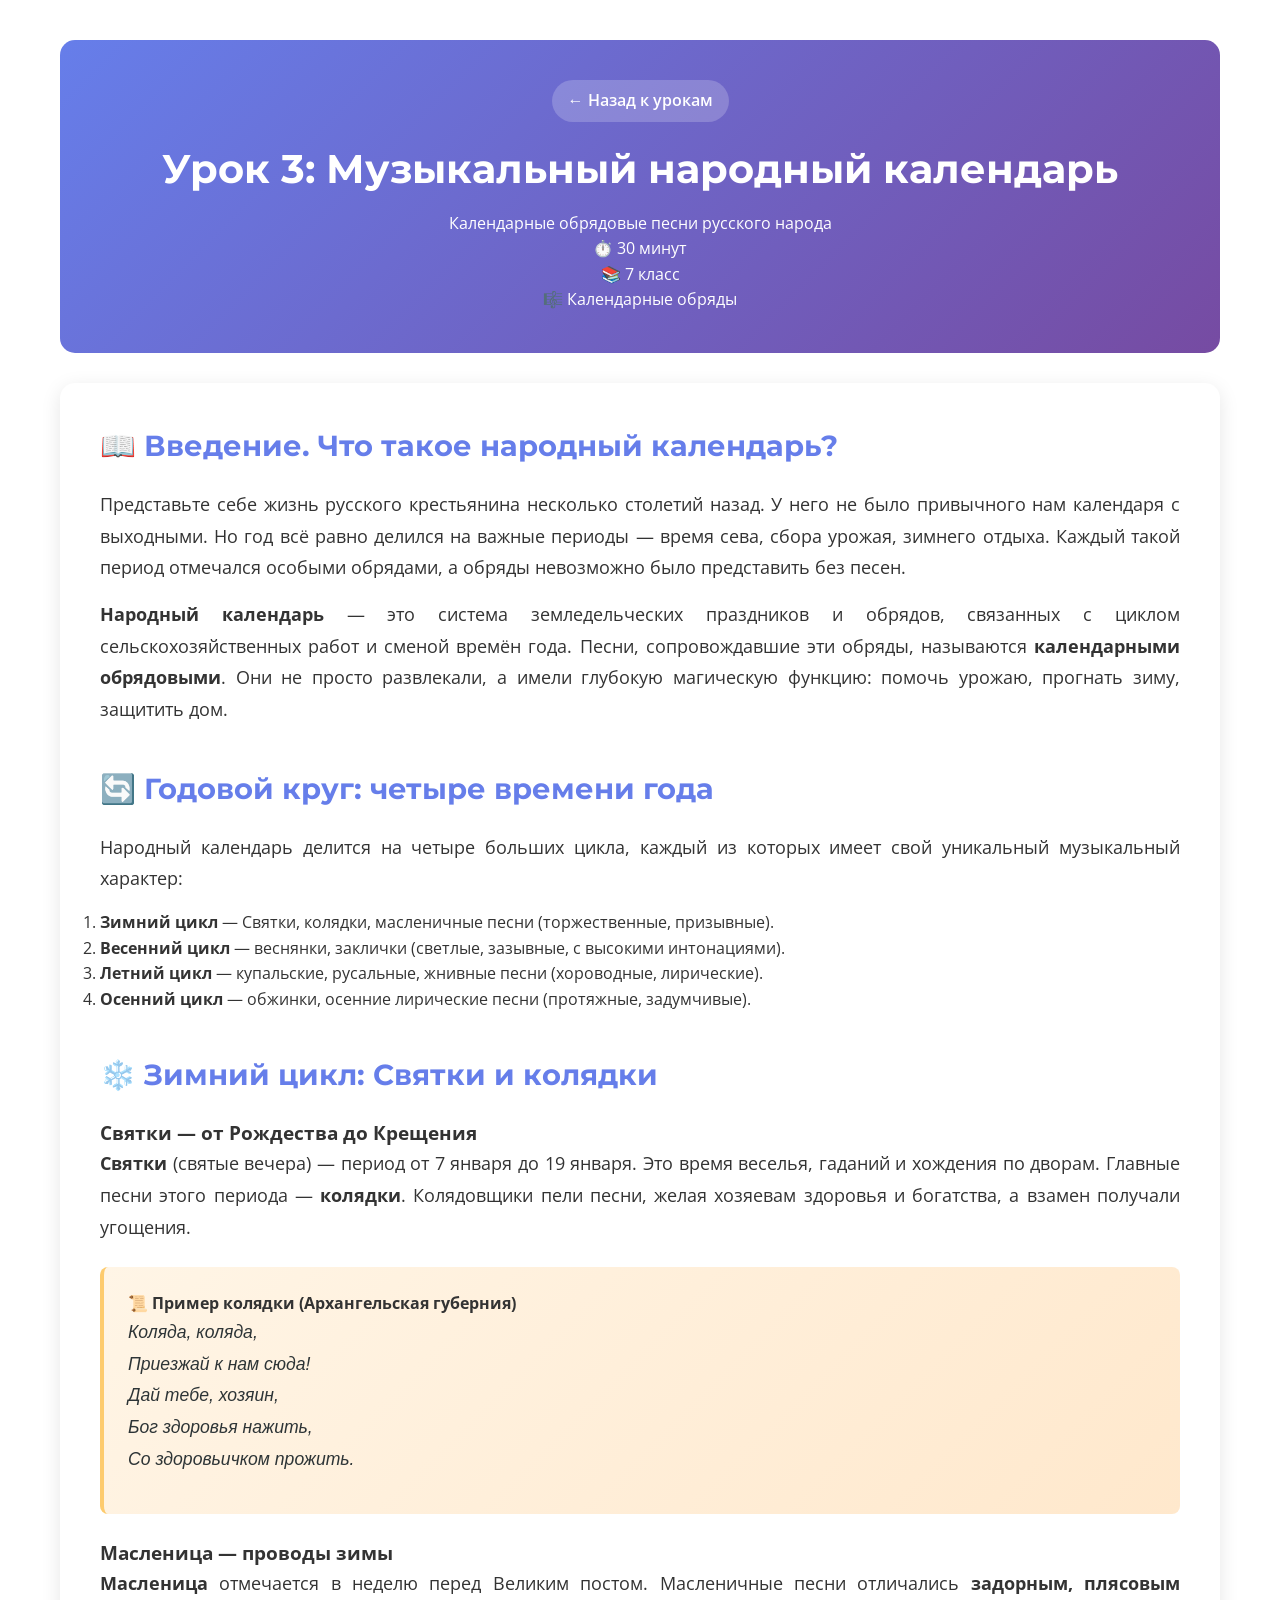
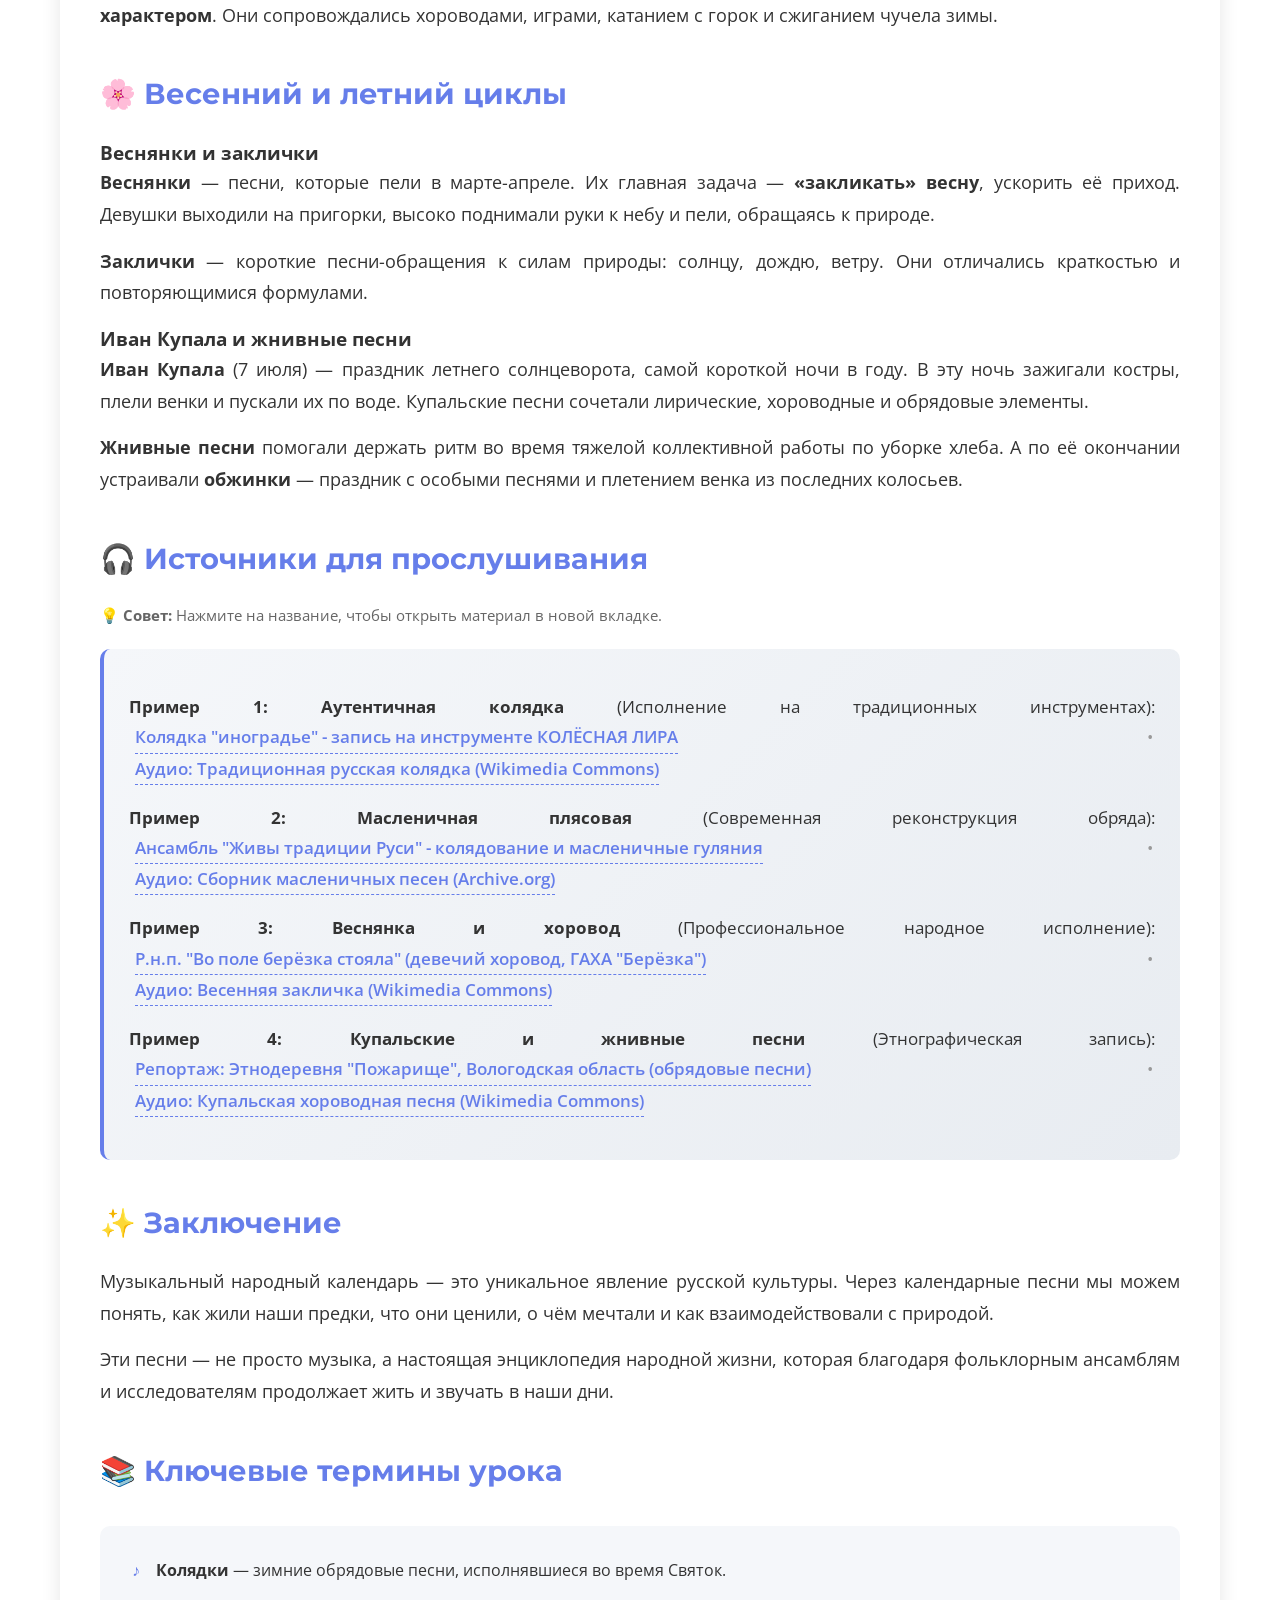
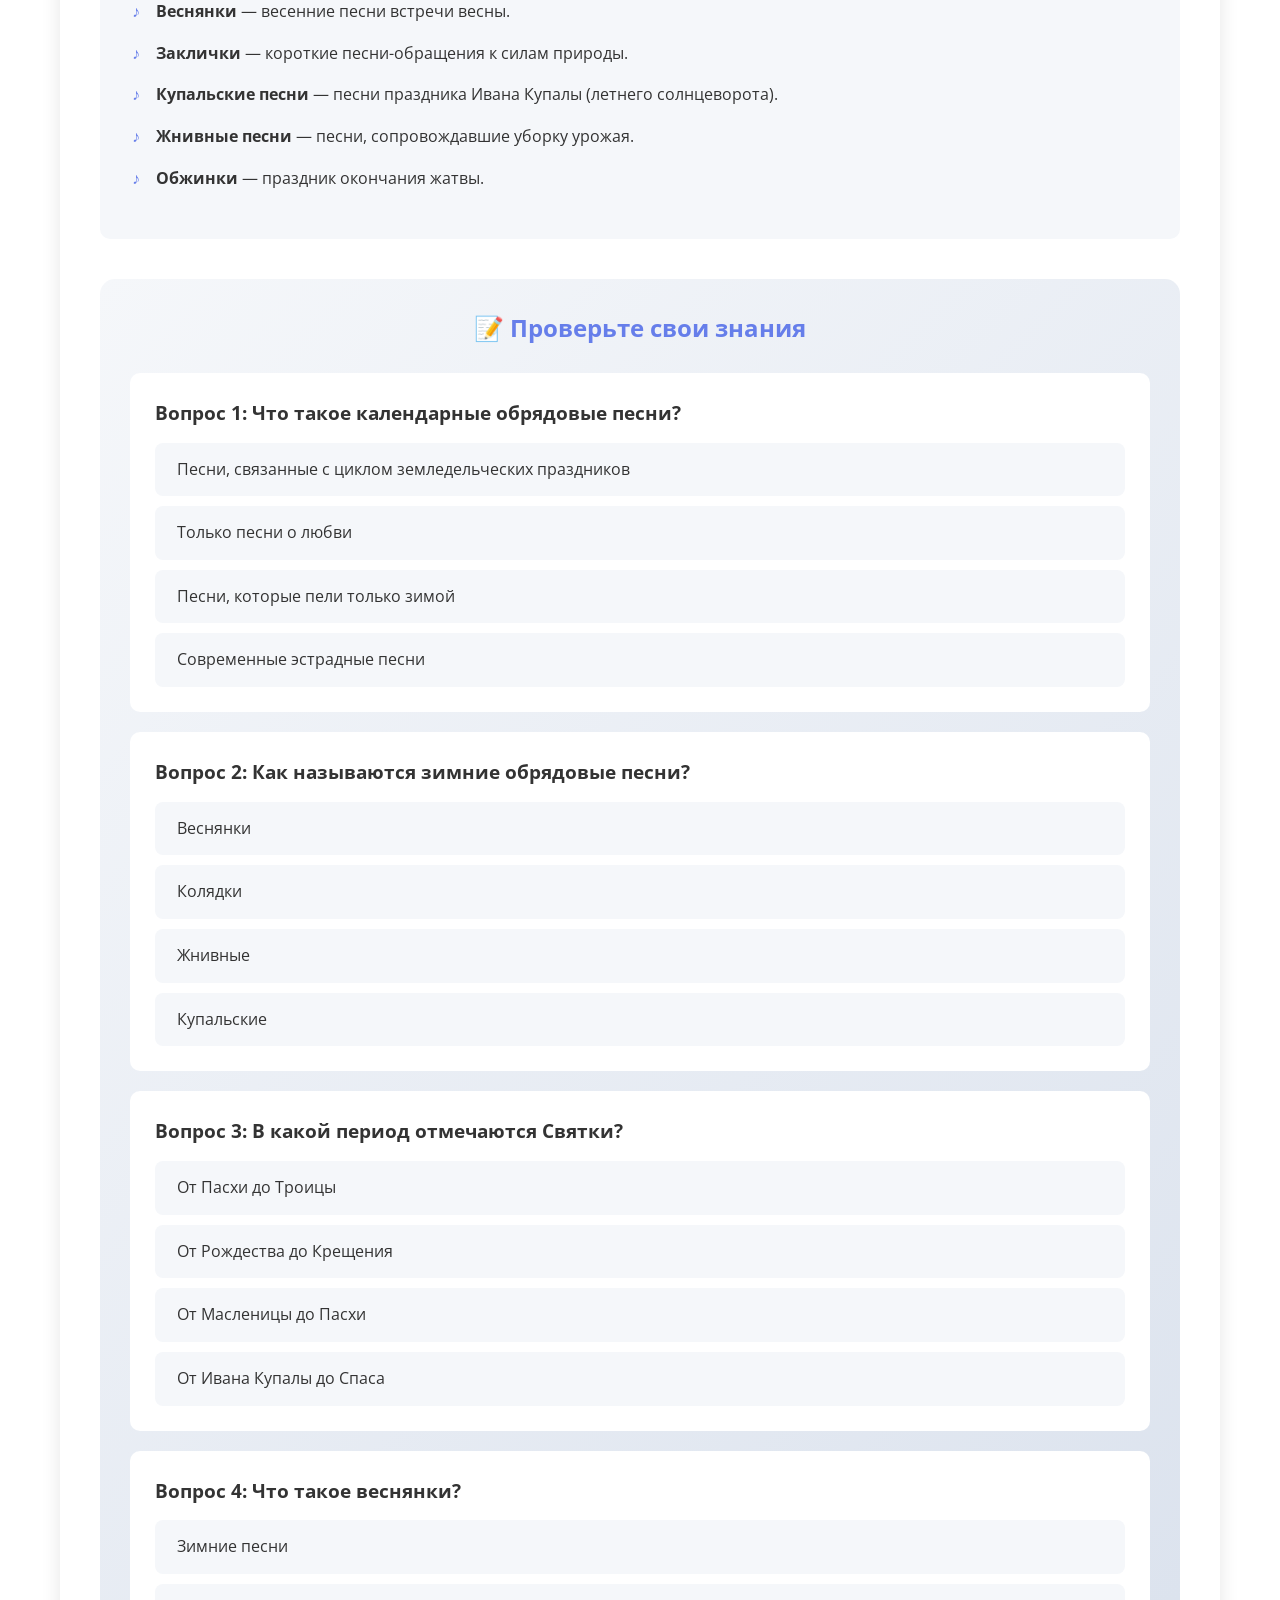
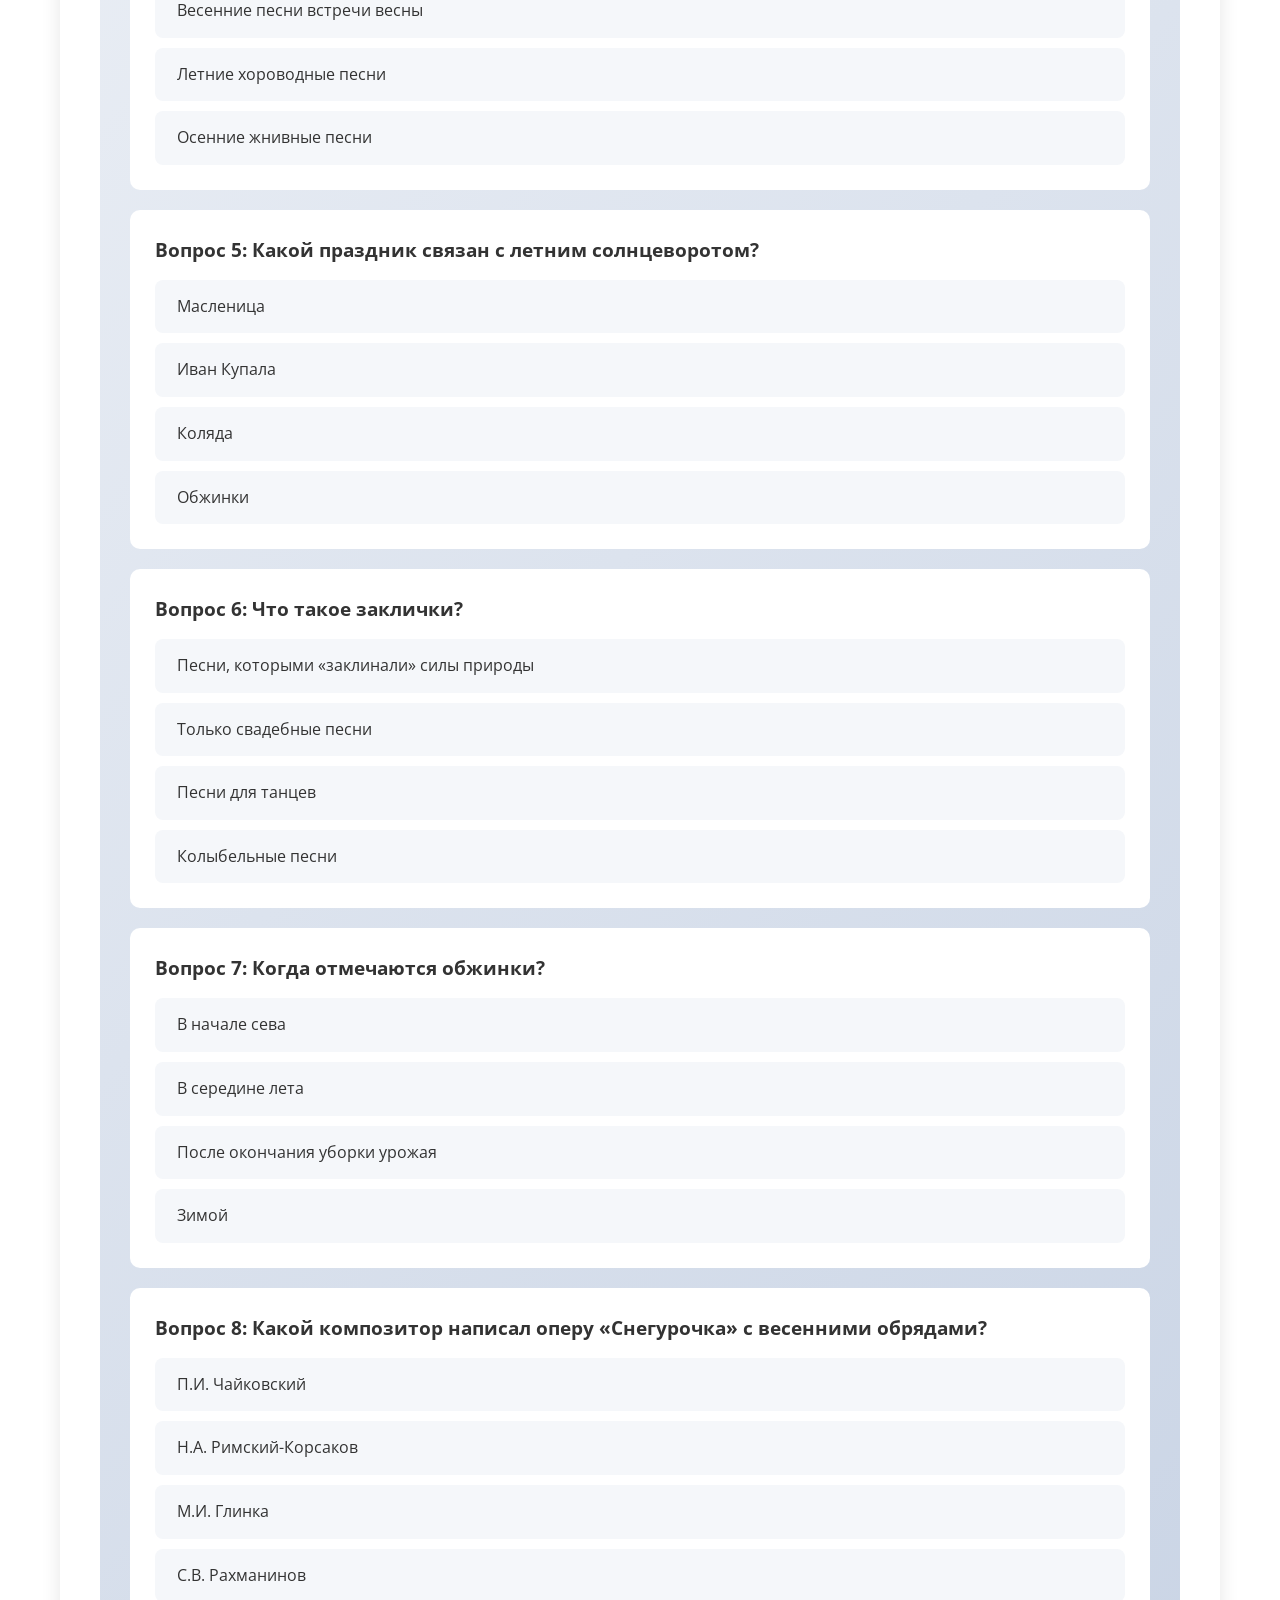
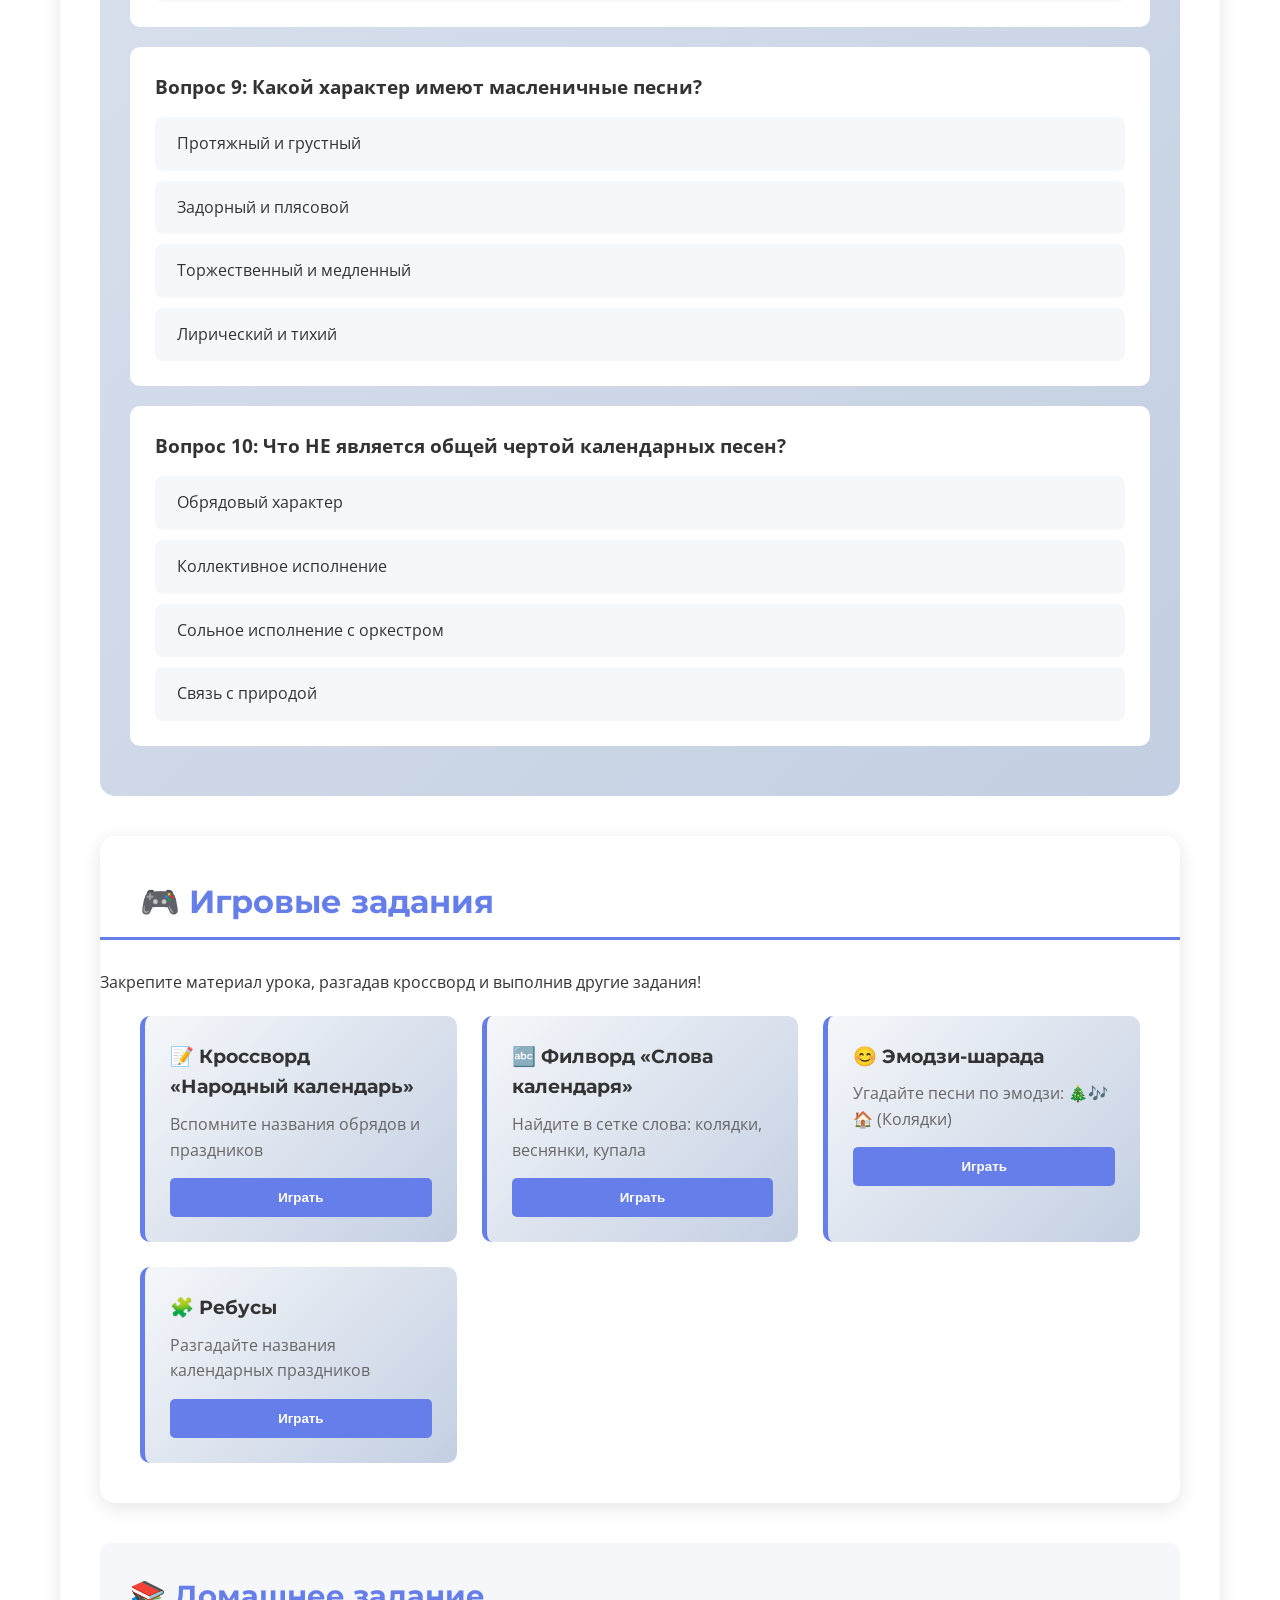
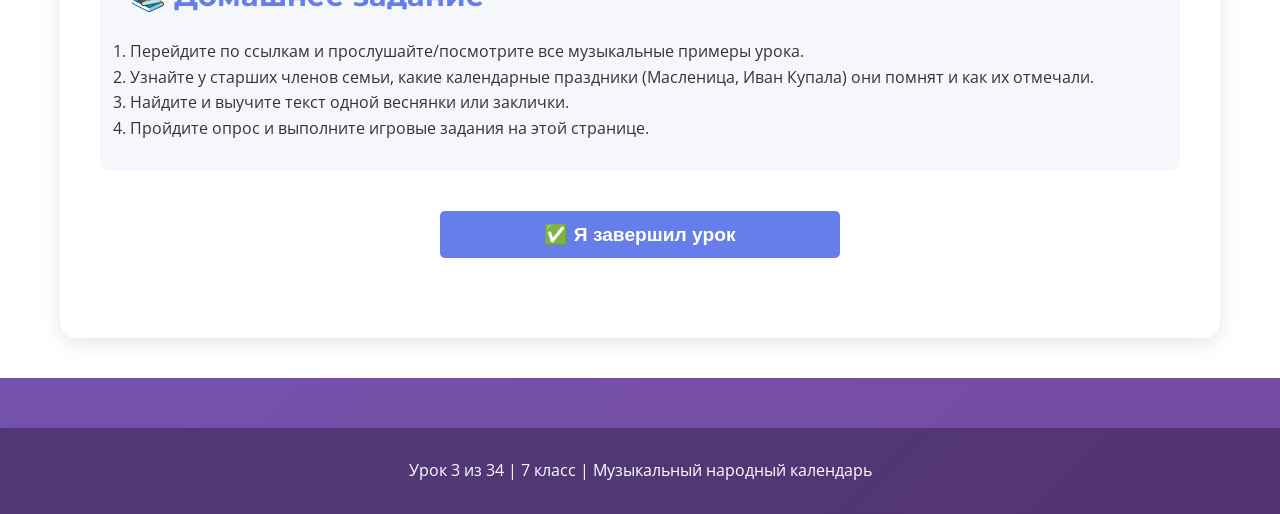
==== commit 4942c0b6: "Update lesson3-grade7.html" ====
--- a/lesson3-grade7.html
+++ b/lesson3-grade7.html
@@ -7,7 +7,7 @@
     <link rel="stylesheet" href="style.css">
     <link href="https://fonts.googleapis.com/css2?family=Montserrat:wght@400;600;700&family=Open+Sans:wght@400;600&display=swap" rel="stylesheet">
     
-    <!-- Дополнительные стили для красивых ссылок-источников (как в примере) -->
+    <!-- Стили для красивых блоков урока -->
     <style>
         .sources-container {
             background: linear-gradient(135deg, #f5f7fa 0%, #e8ecf1 100%);
@@ -69,7 +69,7 @@
             <div class="lesson-content">
                 <!-- ВВЕДЕНИЕ -->
                 <div class="lesson-section">
-                    <h2>📖 Введение</h2>
+                    <h2>📖 Введение. Что такое народный календарь?</h2>
                     <p>
                         Представьте себе жизнь русского крестьянина несколько столетий назад. У него 
                         не было привычного нам календаря с выходными. Но год всё равно делился на 
@@ -80,21 +80,32 @@
                         <strong>Народный календарь</strong> — это система земледельческих праздников 
                         и обрядов, связанных с циклом сельскохозяйственных работ и сменой времён года. 
                         Песни, сопровождавшие эти обряды, называются <strong>календарными обрядовыми</strong>.
-                    </p>
-                </div>
-
-                <!-- ОСНОВНАЯ ЧАСТЬ 1: ЗИМА -->
+                        Они не просто развлекали, а имели глубокую магическую функцию: помочь урожаю, 
+                        прогнать зиму, защитить дом.
+                    </p>
+                </div>
+
+                <!-- ГОДОВОЙ КРУГ -->
+                <div class="lesson-section">
+                    <h2>🔄 Годовой круг: четыре времени года</h2>
+                    <p>Народный календарь делится на четыре больших цикла, каждый из которых имеет свой уникальный музыкальный характер:</p>
+                    <ol>
+                        <li><strong>Зимний цикл</strong> — Святки, колядки, масленичные песни (торжественные, призывные).</li>
+                        <li><strong>Весенний цикл</strong> — веснянки, заклички (светлые, зазывные, с высокими интонациями).</li>
+                        <li><strong>Летний цикл</strong> — купальские, русальные, жнивные песни (хороводные, лирические).</li>
+                        <li><strong>Осенний цикл</strong> — обжинки, осенние лирические песни (протяжные, задумчивые).</li>
+                    </ol>
+                </div>
+
+                <!-- ЗИМНИЙ ЦИКЛ -->
                 <div class="lesson-section">
                     <h2>❄️ Зимний цикл: Святки и колядки</h2>
-                    <p>
-                        <strong>Святки</strong> (святые вечера) — период от Рождества (7 января) до 
-                        Крещения (19 января). Это время веселья, гаданий и хождения по дворам с песнями. 
-                        Главные песни этого периода — <strong>колядки</strong>.
-                    </p>
-                    <p>
-                        Колядовщики ходили от дома к дому, пели специальные песни, в которых желали 
-                        хозяевам здоровья, богатства и хорошего урожая. Взамен они получали угощения: 
-                        пироги, монеты, яблоки.
+                    <h3>Святки — от Рождества до Крещения</h3>
+                    <p>
+                        <strong>Святки</strong> (святые вечера) — период от 7 января до 19 января. 
+                        Это время веселья, гаданий и хождения по дворам. Главные песни этого периода — 
+                        <strong>колядки</strong>. Колядовщики пели песни, желая хозяевам здоровья и богатства, 
+                        а взамен получали угощения.
                     </p>
                     <div class="info-box">
                         <h4>📜 Пример колядки (Архангельская губерния)</h4>
@@ -109,21 +120,21 @@
 
                     <h3>Масленица — проводы зимы</h3>
                     <p>
-                        <strong>Масленица</strong> отмечается в неделю перед Великим постом и символизирует 
-                        проводы зимы. Масленичные песни отличались <strong>задорным, плясовым характером</strong>. 
-                        Они сопровождались хороводами, играми и катанием с горок.
-                    </p>
-                </div>
-
-                <!-- ОСНОВНАЯ ЧАСТЬ 2: ВЕСНА И ЛЕТО -->
+                        <strong>Масленица</strong> отмечается в неделю перед Великим постом. 
+                        Масленичные песни отличались <strong>задорным, плясовым характером</strong>. 
+                        Они сопровождались хороводами, играми, катанием с горок и сжиганием чучела зимы.
+                    </p>
+                </div>
+
+                <!-- ВЕСЕННИЙ И ЛЕТНИЙ ЦИКЛЫ -->
                 <div class="lesson-section">
                     <h2>🌸 Весенний и летний циклы</h2>
                     
                     <h3>Веснянки и заклички</h3>
                     <p>
-                        <strong>Веснянки</strong> — весенние обрядовые песни, которые пели в марте-апреле. 
-                        Их главная задача — <strong>«закликать» весну</strong>, ускорить её приход. 
-                        Девушки выходили на пригорки, высоко поднимали руки к небу и пели, обращаясь к весне.
+                        <strong>Веснянки</strong> — песни, которые пели в марте-апреле. Их главная задача — 
+                        <strong>«закликать» весну</strong>, ускорить её приход. Девушки выходили на пригорки, 
+                        высоко поднимали руки к небу и пели, обращаясь к природе.
                     </p>
                     <p>
                         <strong>Заклички</strong> — короткие песни-обращения к силам природы: солнцу, 
@@ -143,7 +154,7 @@
                     </p>
                 </div>
 
-                <!-- ИСТОЧНИКИ ДЛЯ ПРОСЛУШИВАНИЯ -->
+                <!-- ИСТОЧНИКИ ДЛЯ ПРОСЛУШИВАНИЯ (УНИКАЛЬНЫЕ ДЛЯ 7 КЛАССА) -->
                 <div class="lesson-section">
                     <h2>🎧 Источники для прослушивания</h2>
                     <p style="margin-bottom: 20px; color: #666; font-size: 0.95em;">
@@ -152,31 +163,31 @@
                     
                     <div class="sources-container">
                         <p>
-                            <strong>Пример 1: Зимняя колядка</strong> (Традиционное исполнение): 
+                            <strong>Пример 1: Аутентичная колядка</strong> (Исполнение на традиционных инструментах): 
                             <a href="https://vkvideo.ru/video-23217281_456239276" target="_blank" class="source-link">Колядка "иноградье" - запись на инструменте КОЛЁСНАЯ ЛИРА</a>
                             <span class="separator">•</span>
-                            <a href="https://commons.wikimedia.org/wiki/File:Kolyadka.ogg" target="_blank" class="source-link">Аудио: Традиционная русская колядка (Wikimedia Commons)</a>
+                            <a href="https://upload.wikimedia.org/wikipedia/commons/5/5a/Kolyadka.ogg" target="_blank" class="source-link">Аудио: Традиционная русская колядка (Wikimedia Commons)</a>
                         </p>
 
                         <p>
-                            <strong>Пример 2: Масленичная песня</strong> (Плясовой характер): 
-                            <a href="https://vkvideo.ru/video-518518997_456239026" target="_blank" class="source-link">Как люди в современном мире соблюдают традиции под колядку (ансамбль "Живы традиции Руси")</a>
+                            <strong>Пример 2: Масленичная плясовая</strong> (Современная реконструкция обряда): 
+                            <a href="https://vkvideo.ru/video-518518997_456239026" target="_blank" class="source-link">Ансамбль "Живы традиции Руси" - колядование и масленичные гуляния</a>
                             <span class="separator">•</span>
-                            <a href="https://archive.org/details/RussianFolkSongs" target="_blank" class="source-link">Аудио: Масленичная плясовая песня (Archive.org)</a>
+                            <a href="https://archive.org/details/RussianFolkSongs" target="_blank" class="source-link">Аудио: Сборник масленичных песен (Archive.org)</a>
                         </p>
 
                         <p>
-                            <strong>Пример 3: Веснянка и закличка</strong>: 
+                            <strong>Пример 3: Веснянка и хоровод</strong> (Профессиональное народное исполнение): 
                             <a href="https://vkvideo.ru/video-56931698_171305686" target="_blank" class="source-link">Р.н.п. "Во поле берёзка стояла" (девечий хоровод, ГАХА "Берёзка")</a>
                             <span class="separator">•</span>
-                            <a href="https://commons.wikimedia.org/wiki/File:Vesnyanka.ogg" target="_blank" class="source-link">Аудио: Весенняя закличка (Wikimedia Commons)</a>
+                            <a href="https://upload.wikimedia.org/wikipedia/commons/a/a7/Vesnyanka.ogg" target="_blank" class="source-link">Аудио: Весенняя закличка (Wikimedia Commons)</a>
                         </p>
 
                         <p>
-                            <strong>Пример 4: Купальские и жнивные песни</strong>: 
+                            <strong>Пример 4: Купальские и жнивные песни</strong> (Этнографическая запись): 
                             <a href="https://vkvideo.ru/video-74227904_456240349" target="_blank" class="source-link">Репортаж: Этнодеревня "Пожарище", Вологодская область (обрядовые песни)</a>
                             <span class="separator">•</span>
-                            <a href="https://commons.wikimedia.org/wiki/File:Kupalska.ogg" target="_blank" class="source-link">Аудио: Купальская хороводная песня (Wikimedia Commons)</a>
+                            <a href="https://upload.wikimedia.org/wikipedia/commons/7/7e/Kupalska.ogg" target="_blank" class="source-link">Аудио: Купальская хороводная песня (Wikimedia Commons)</a>
                         </p>
                     </div>
                 </div>
@@ -196,11 +207,26 @@
                     </p>
                 </div>
 
-                <!-- ОПРОС -->
+                <!-- КЛЮЧЕВЫЕ ТЕРМИНЫ -->
+                <div class="lesson-section">
+                    <h2>📚 Ключевые термины урока</h2>
+                    <div class="terms-box">
+                        <ul>
+                            <li><strong>Колядки</strong> — зимние обрядовые песни, исполнявшиеся во время Святок.</li>
+                            <li><strong>Веснянки</strong> — весенние песни встречи весны.</li>
+                            <li><strong>Заклички</strong> — короткие песни-обращения к силам природы.</li>
+                            <li><strong>Купальские песни</strong> — песни праздника Ивана Купалы (летнего солнцеворота).</li>
+                            <li><strong>Жнивные песни</strong> — песни, сопровождавшие уборку урожая.</li>
+                            <li><strong>Обжинки</strong> — праздник окончания жатвы.</li>
+                        </ul>
+                    </div>
+                </div>
+
+                <!-- ОПРОС (Заполняется автоматически из quiz.js) -->
                 <div class="quiz-container" id="quiz">
                     <h2>📝 Проверьте свои знания</h2>
-                    <div id="quiz-content">
-                        <!-- Вопросы будут загружены из quiz.js -->
+                    <div id="quiz-container">
+                        <!-- Вопросы загрузятся из quiz.js (grade7_lesson3) -->
                     </div>
                 </div>
 
@@ -254,8 +280,54 @@
         </div>
     </div>
 
+    <footer class="main-footer">
+        <div class="container">
+            <p>Урок 3 из 34 | 7 класс | Музыкальный народный календарь</p>
+        </div>
+    </footer>
+
+    <!-- Подключение основных скриптов -->
     <script src="script.js"></script>
     <script src="quiz.js"></script>
     <script src="games.js"></script>
+    
+    <!-- Инициализация игр прямо на странице (дублирует логику для надежности) -->
+    <script>
+        const lesson3Data = {
+            crossword: {
+                words: [
+                    { word: 'КОЛЯДКИ', clue: 'Зимние обрядовые песни' },
+                    { word: 'ВЕСНЯНКИ', clue: 'Весенние песни встречи весны' },
+                    { word: 'МАСЛЕНИЦА', clue: 'Праздник проводов зимы' },
+                    { word: 'КУПАЛА', clue: 'Летний праздник солнцеворота' },
+                    { word: 'ОБЖИНКИ', clue: 'Праздник окончания жатвы' }
+                ]
+            },
+            wordSearch: {
+                words: ['КОЛЯДКИ', 'ВЕСНЯНКИ', 'МАСЛЕНИЦА', 'СВЯТКИ', 'КУПАЛА', 'ОБЖИНКИ', 'ЗАКЛИЧКИ', 'ЖНИВНЫЕ']
+            },
+            emojis: [
+                { emoji: '🎄🎶🏠', answer: 'колядки', hint: 'Зимние обрядовые песни' },
+                { emoji: '☀️🌾🔥', answer: 'иван купала', hint: 'Летний праздник солнцеворота' },
+                { emoji: '🌸🐦🌱', answer: 'веснянки', hint: 'Весенние песни' },
+                { emoji: '🥞🔥🎭', answer: 'масленица', hint: 'Проводы зимы' },
+                { emoji: '🌞🙏🌧️', answer: 'заклички', hint: 'Обращения к силам природы' }
+            ],
+            rebus: {
+                puzzles: [
+                    { answer: 'КОЛЯДА', clue: 'Зимний праздник (предлог КО + ЛЯДА)' },
+                    { answer: 'ВЕСНА', clue: 'Время года, которое "заклинают" прийти' }
+                ]
+            }
+        };
+
+        document.addEventListener('DOMContentLoaded', function() {
+            // Инициализация игр на странице
+            if (typeof initCrossword === 'function') initCrossword(lesson3Data.crossword);
+            if (typeof initWordSearch === 'function') initWordSearch(lesson3Data.wordSearch);
+            if (typeof initEmojiGame === 'function') initEmojiGame(lesson3Data.emojis);
+            if (typeof initRebus === 'function') initRebus(lesson3Data.rebus);
+        });
+    </script>
 </body>
 </html>
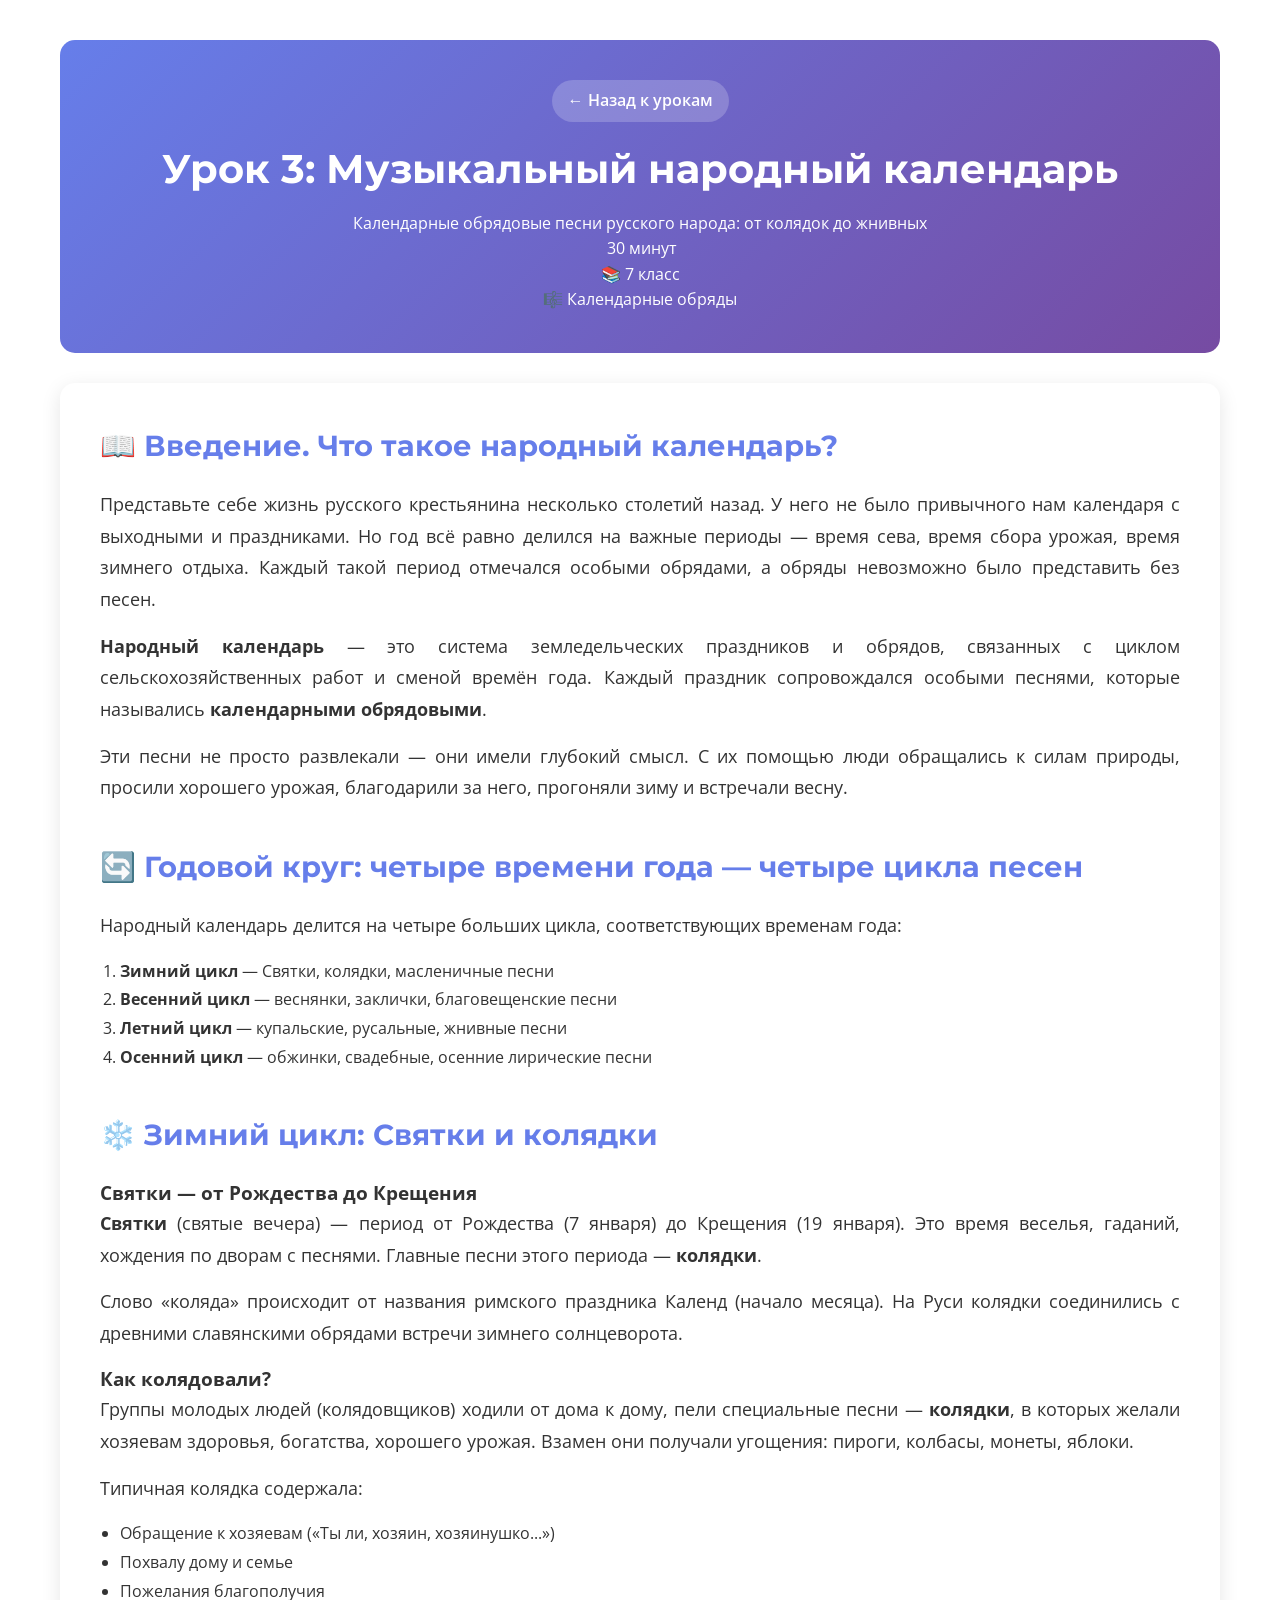
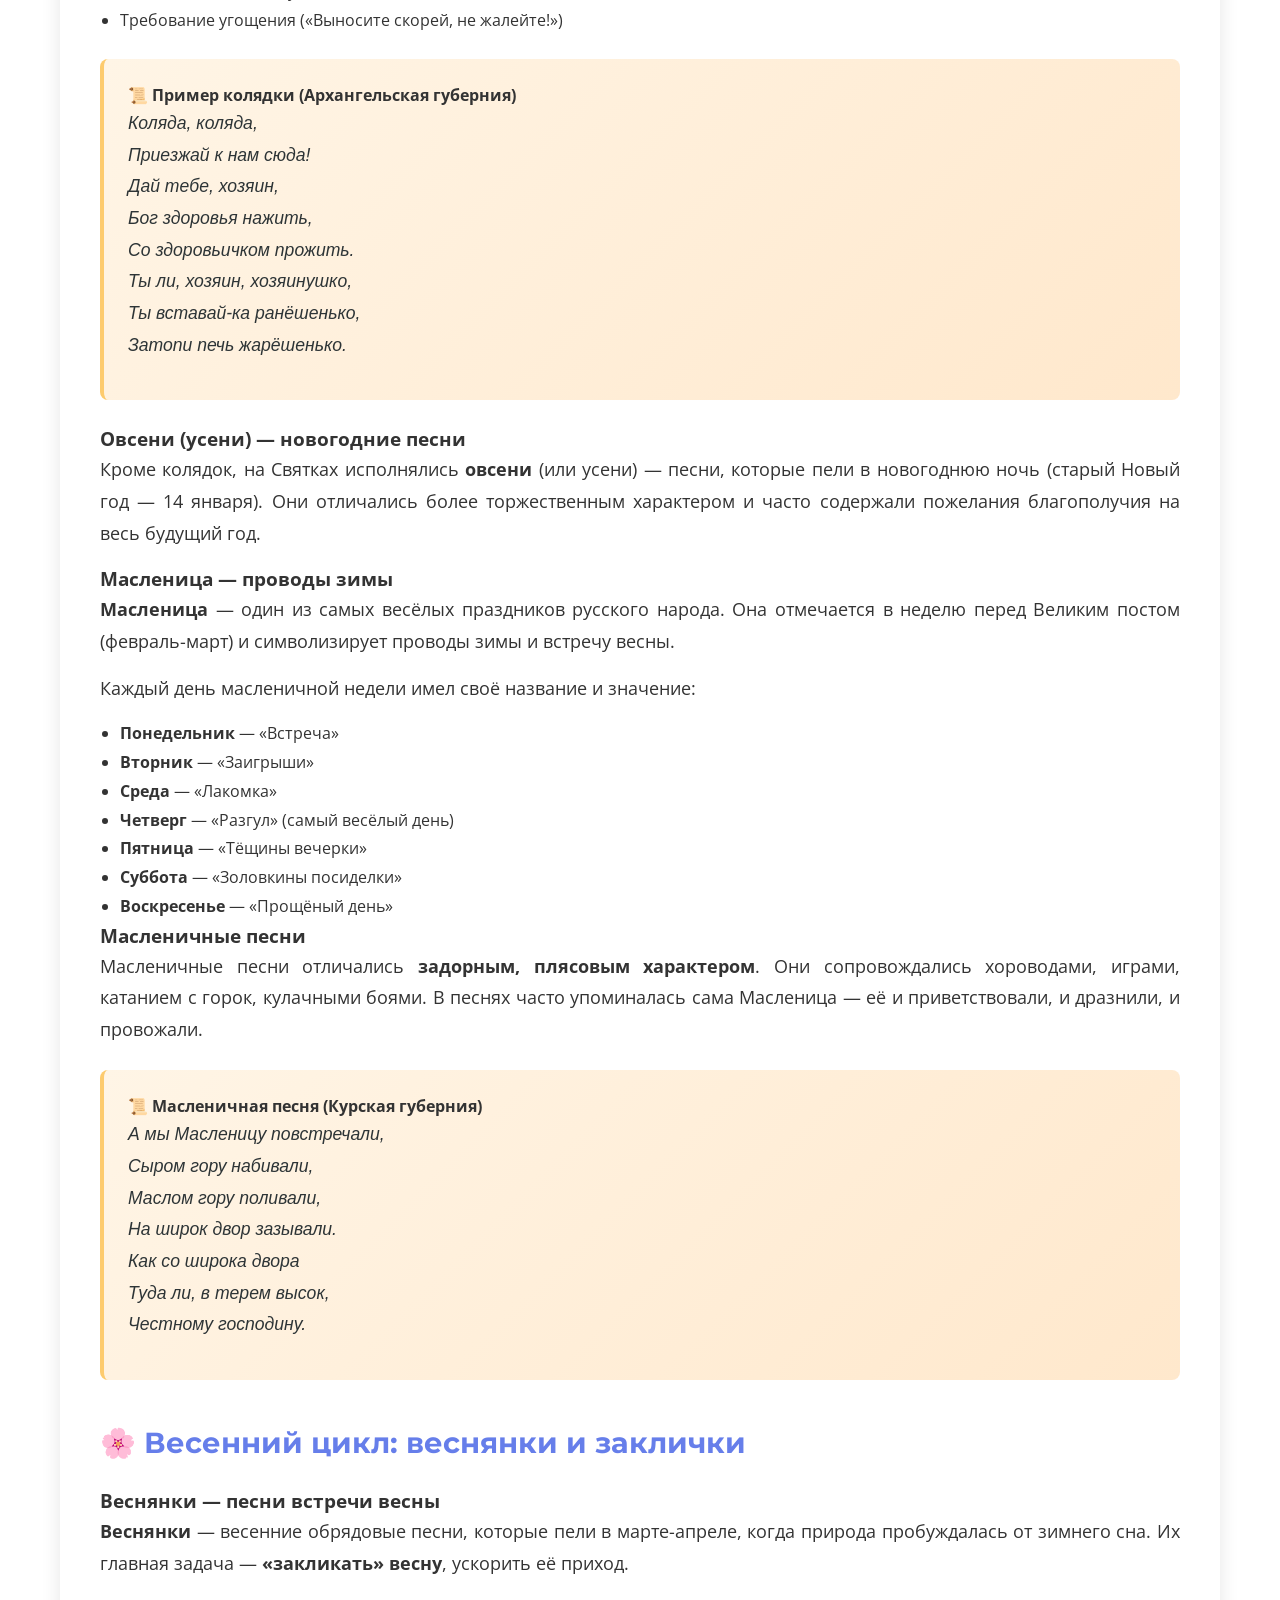
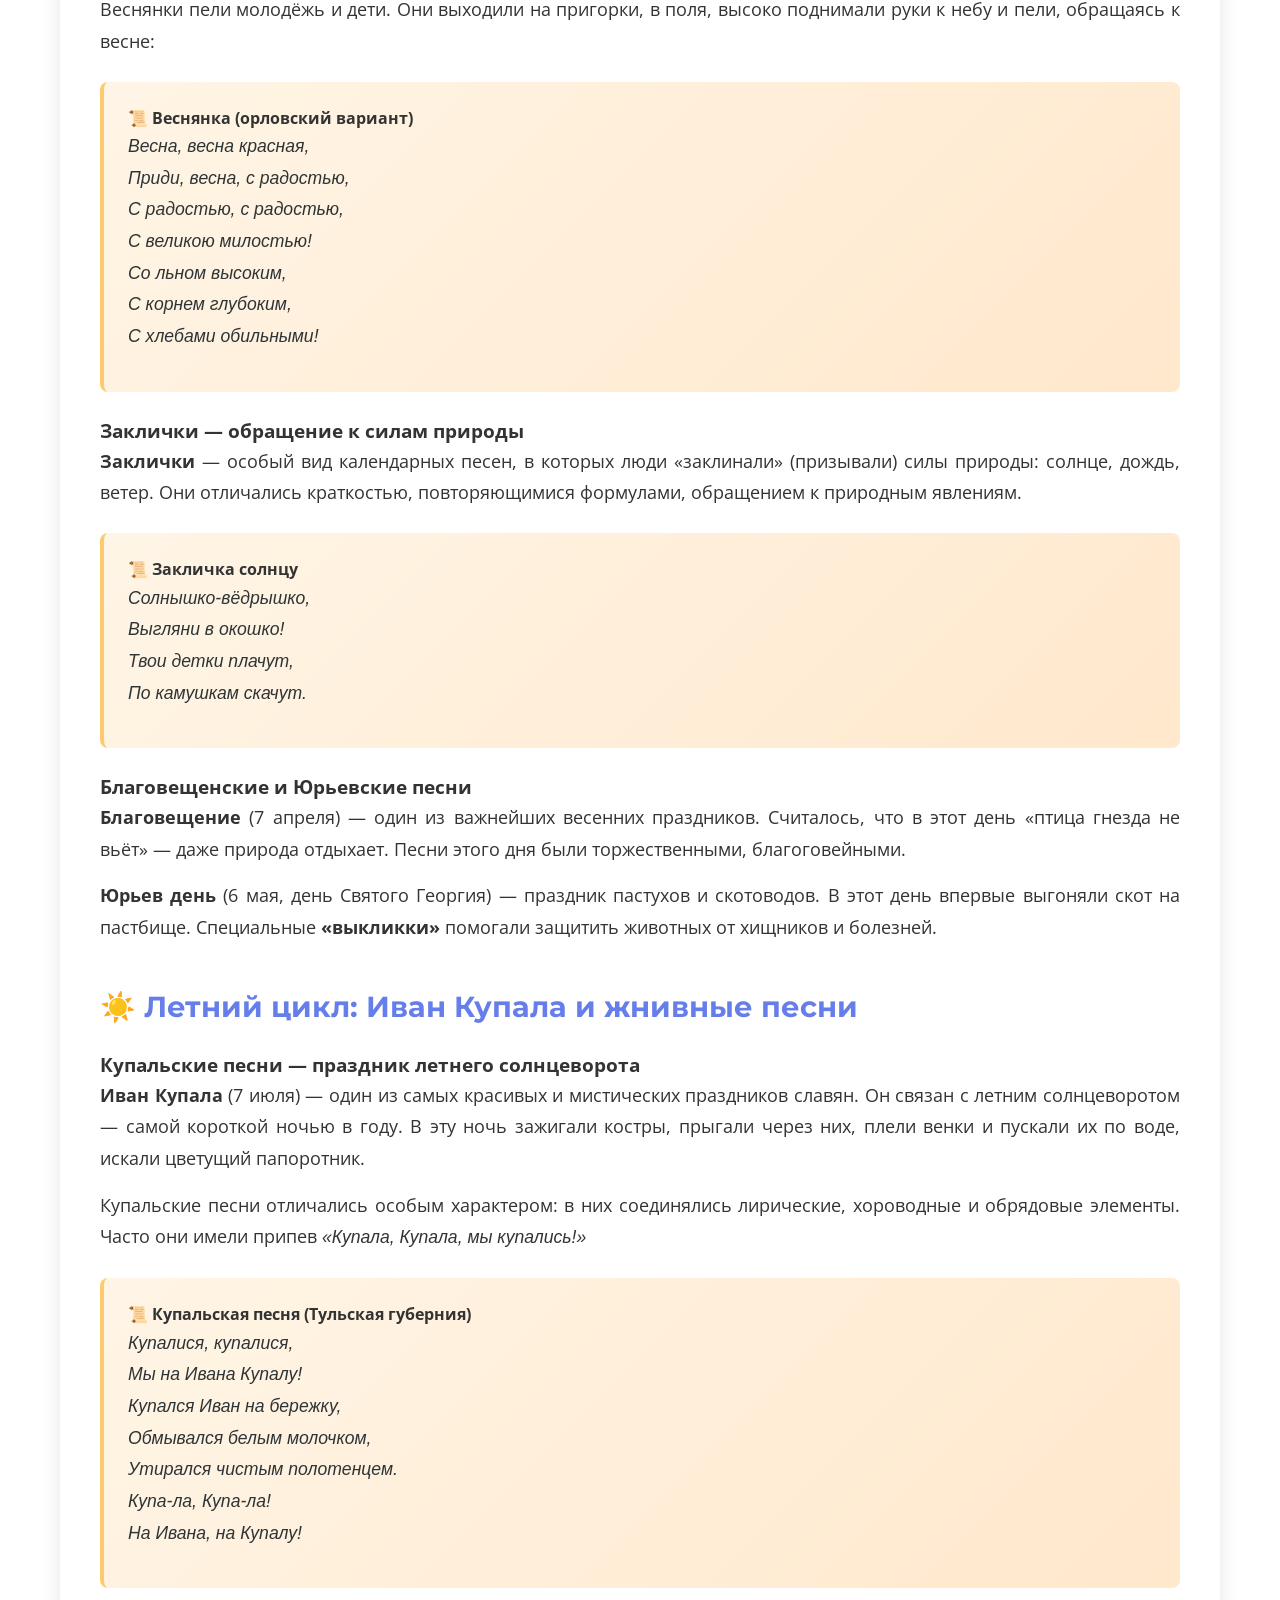
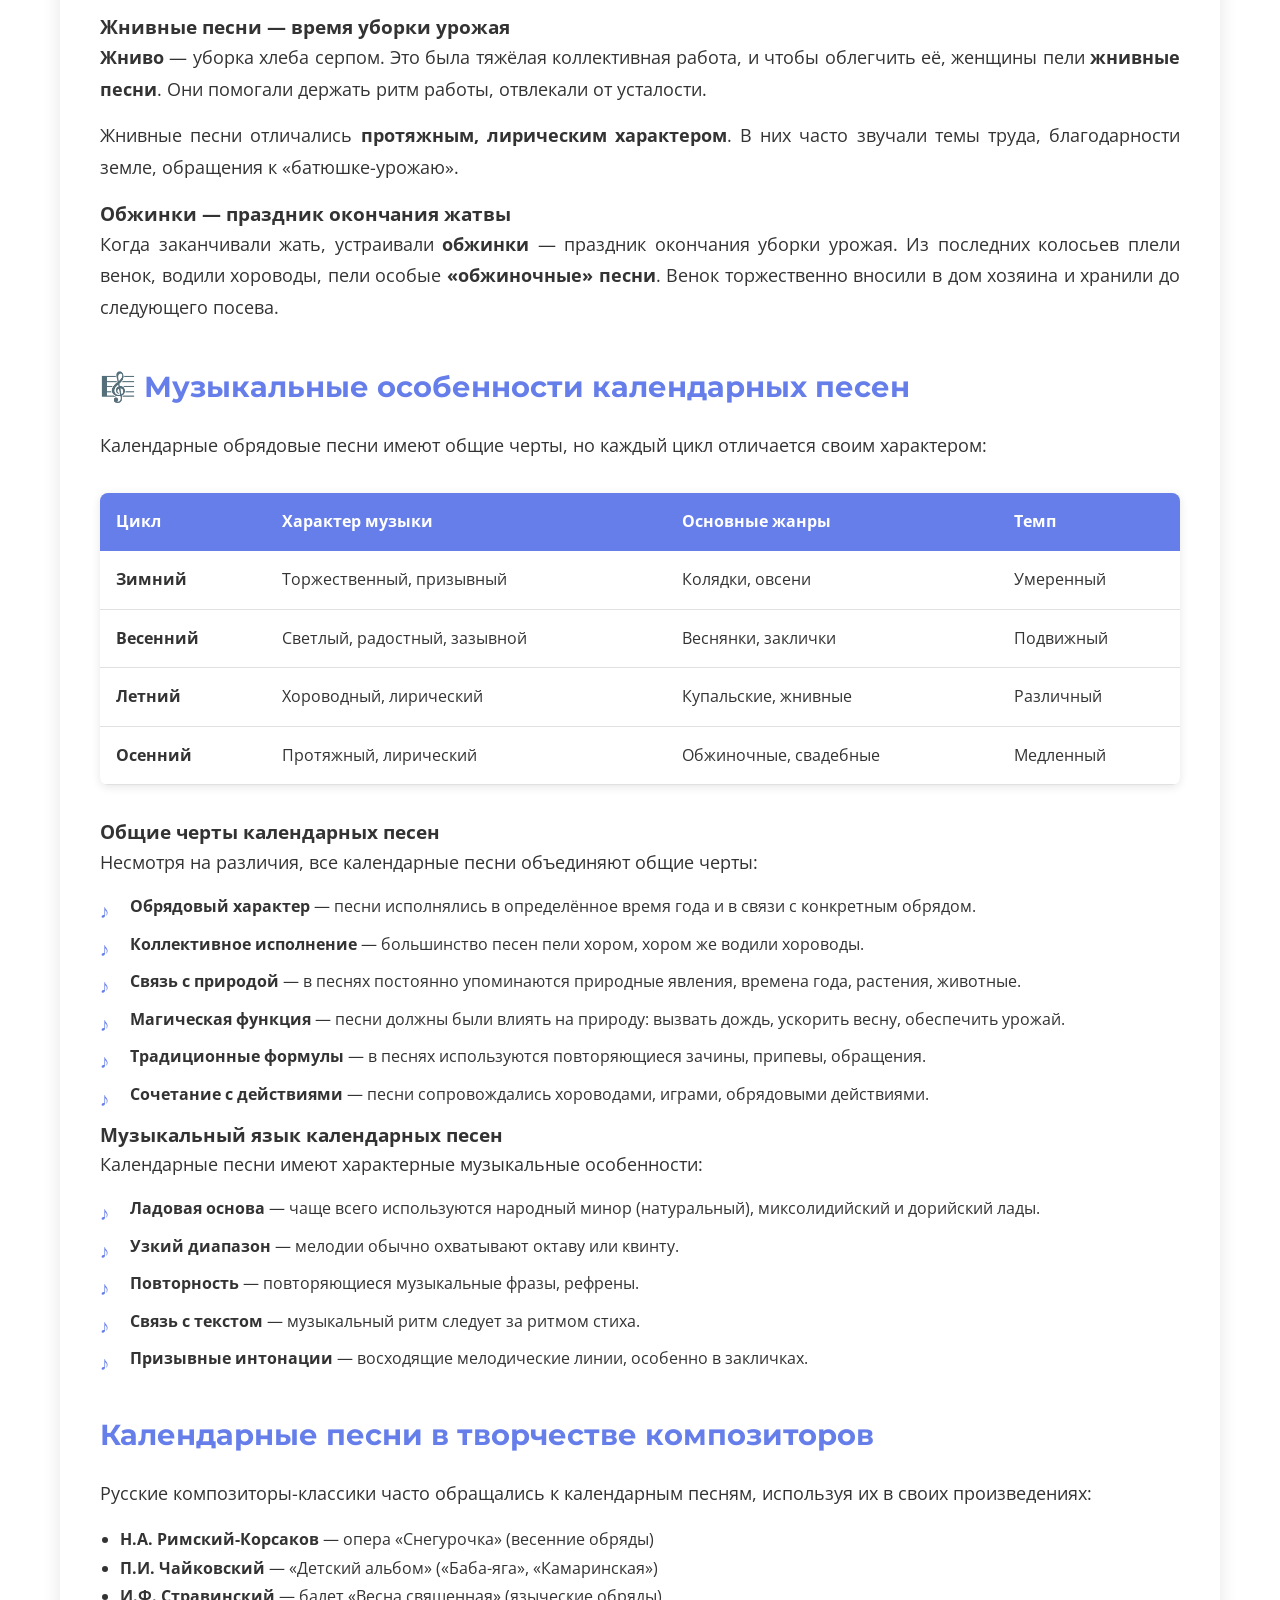
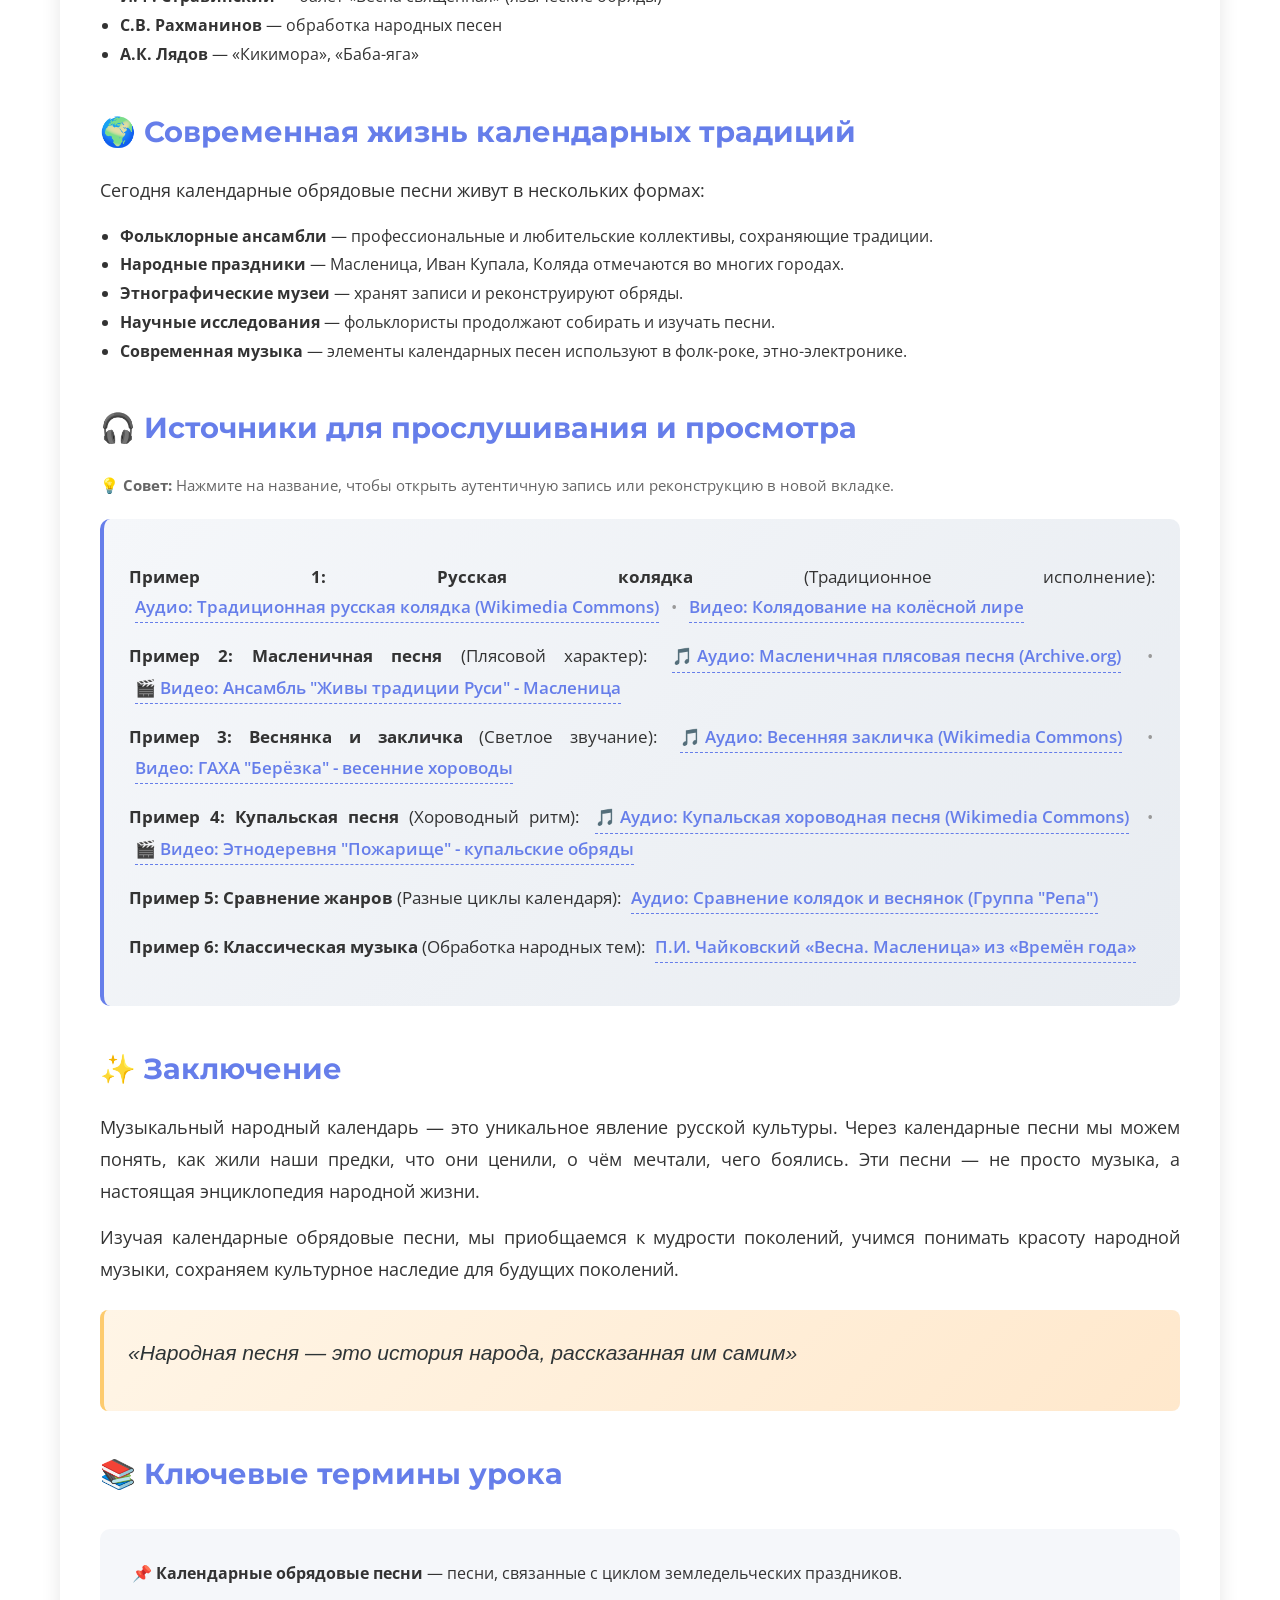
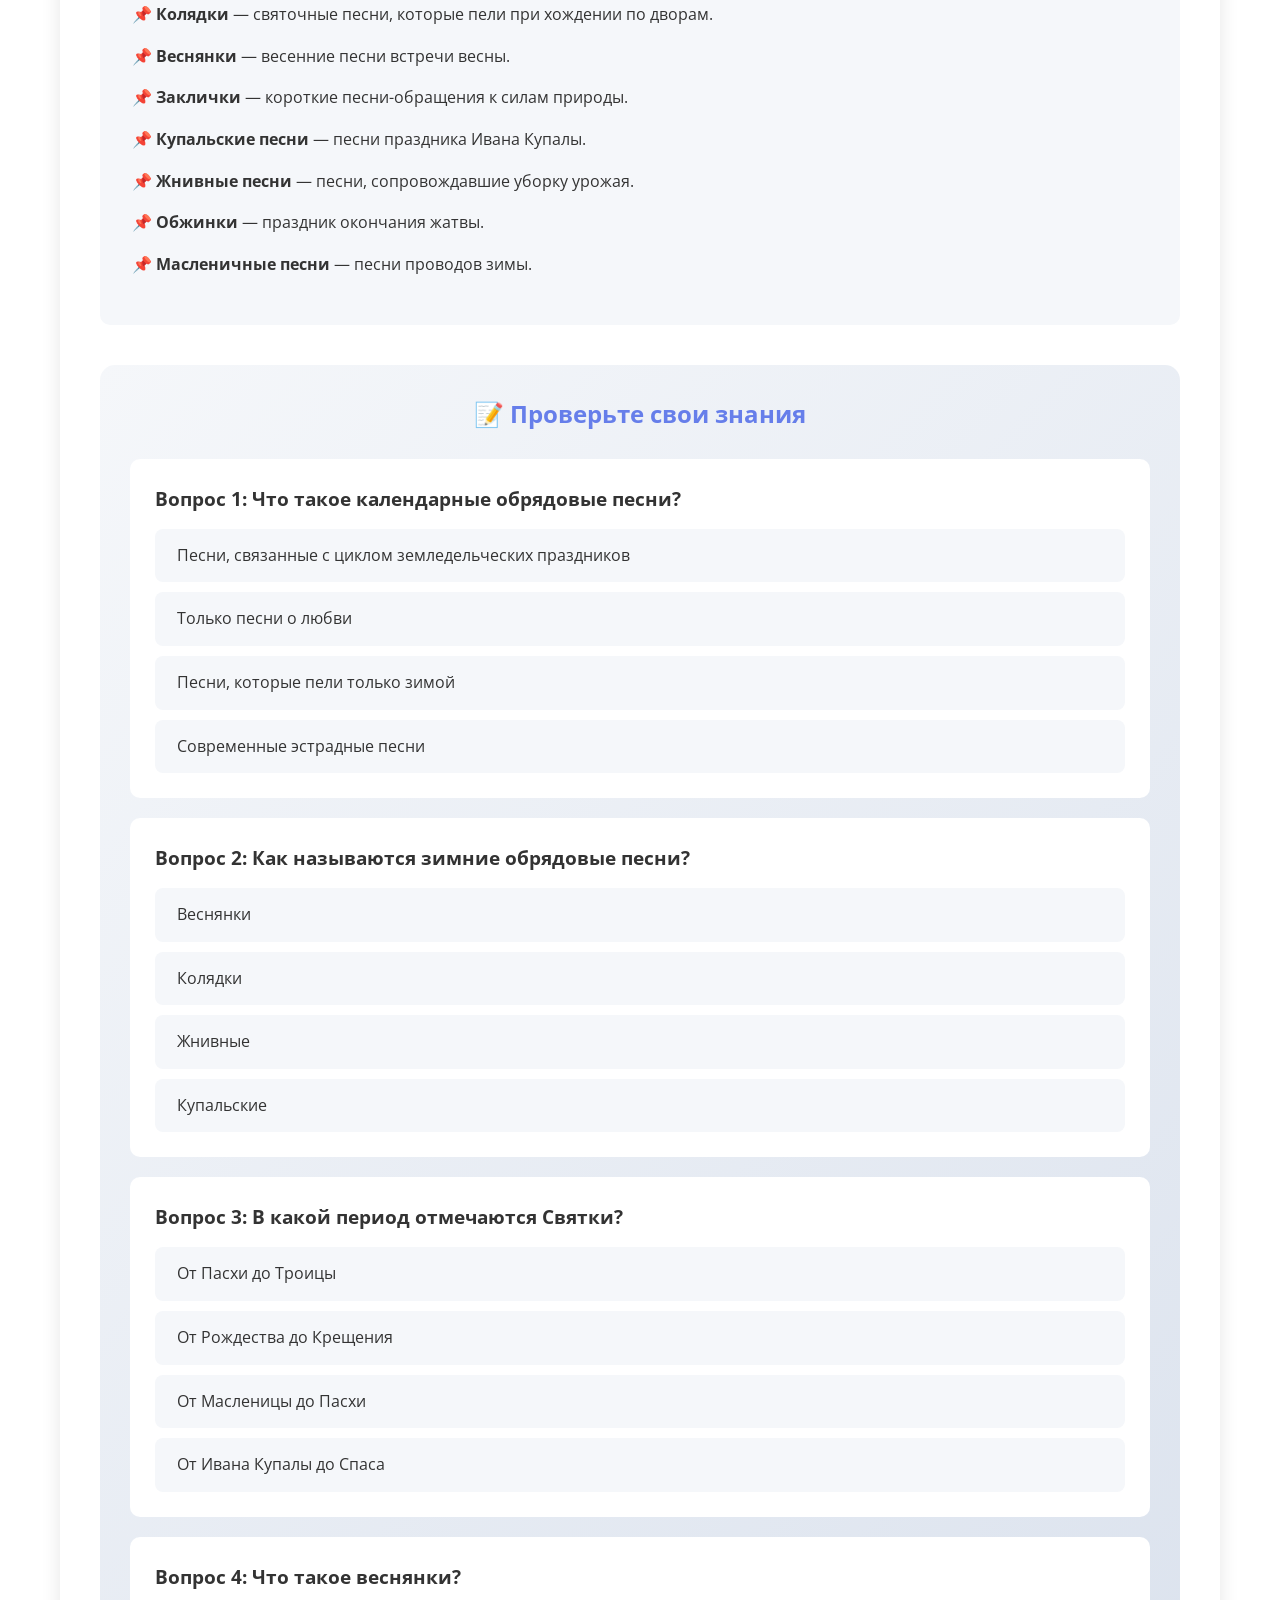
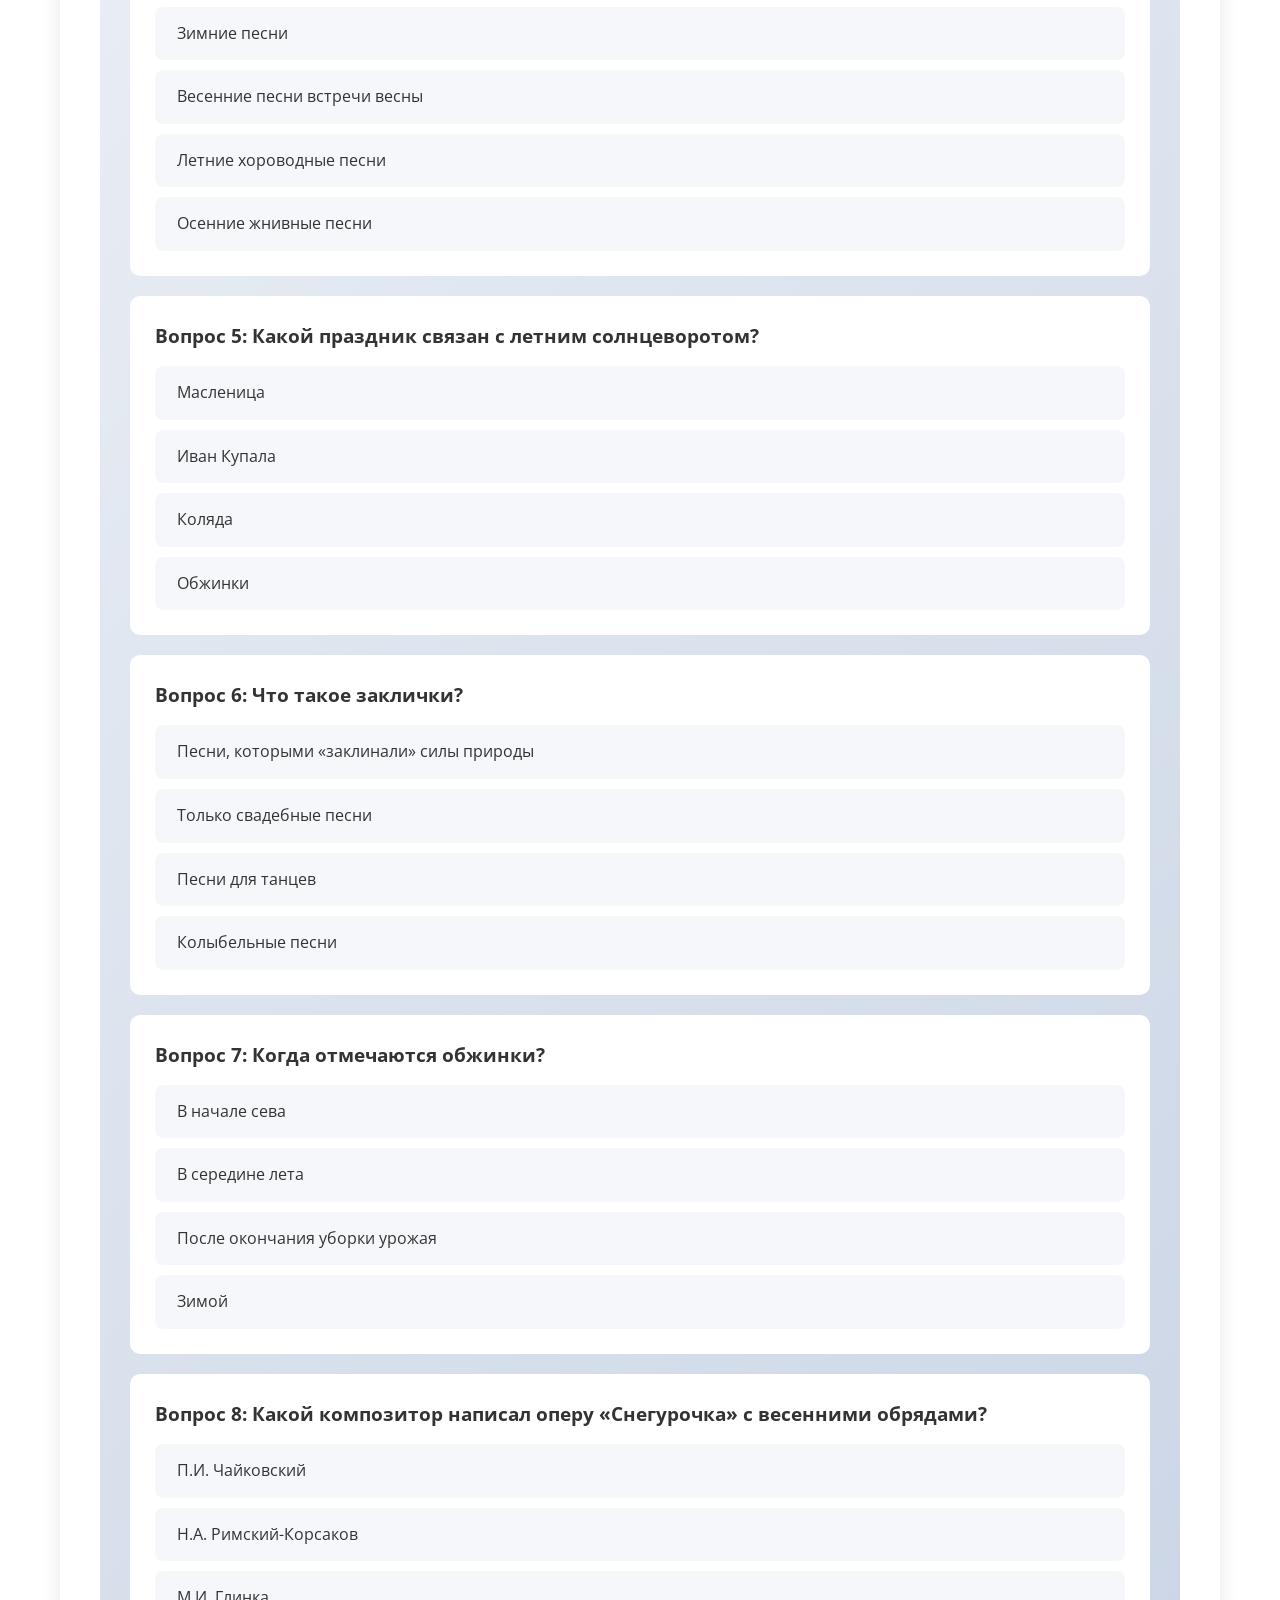
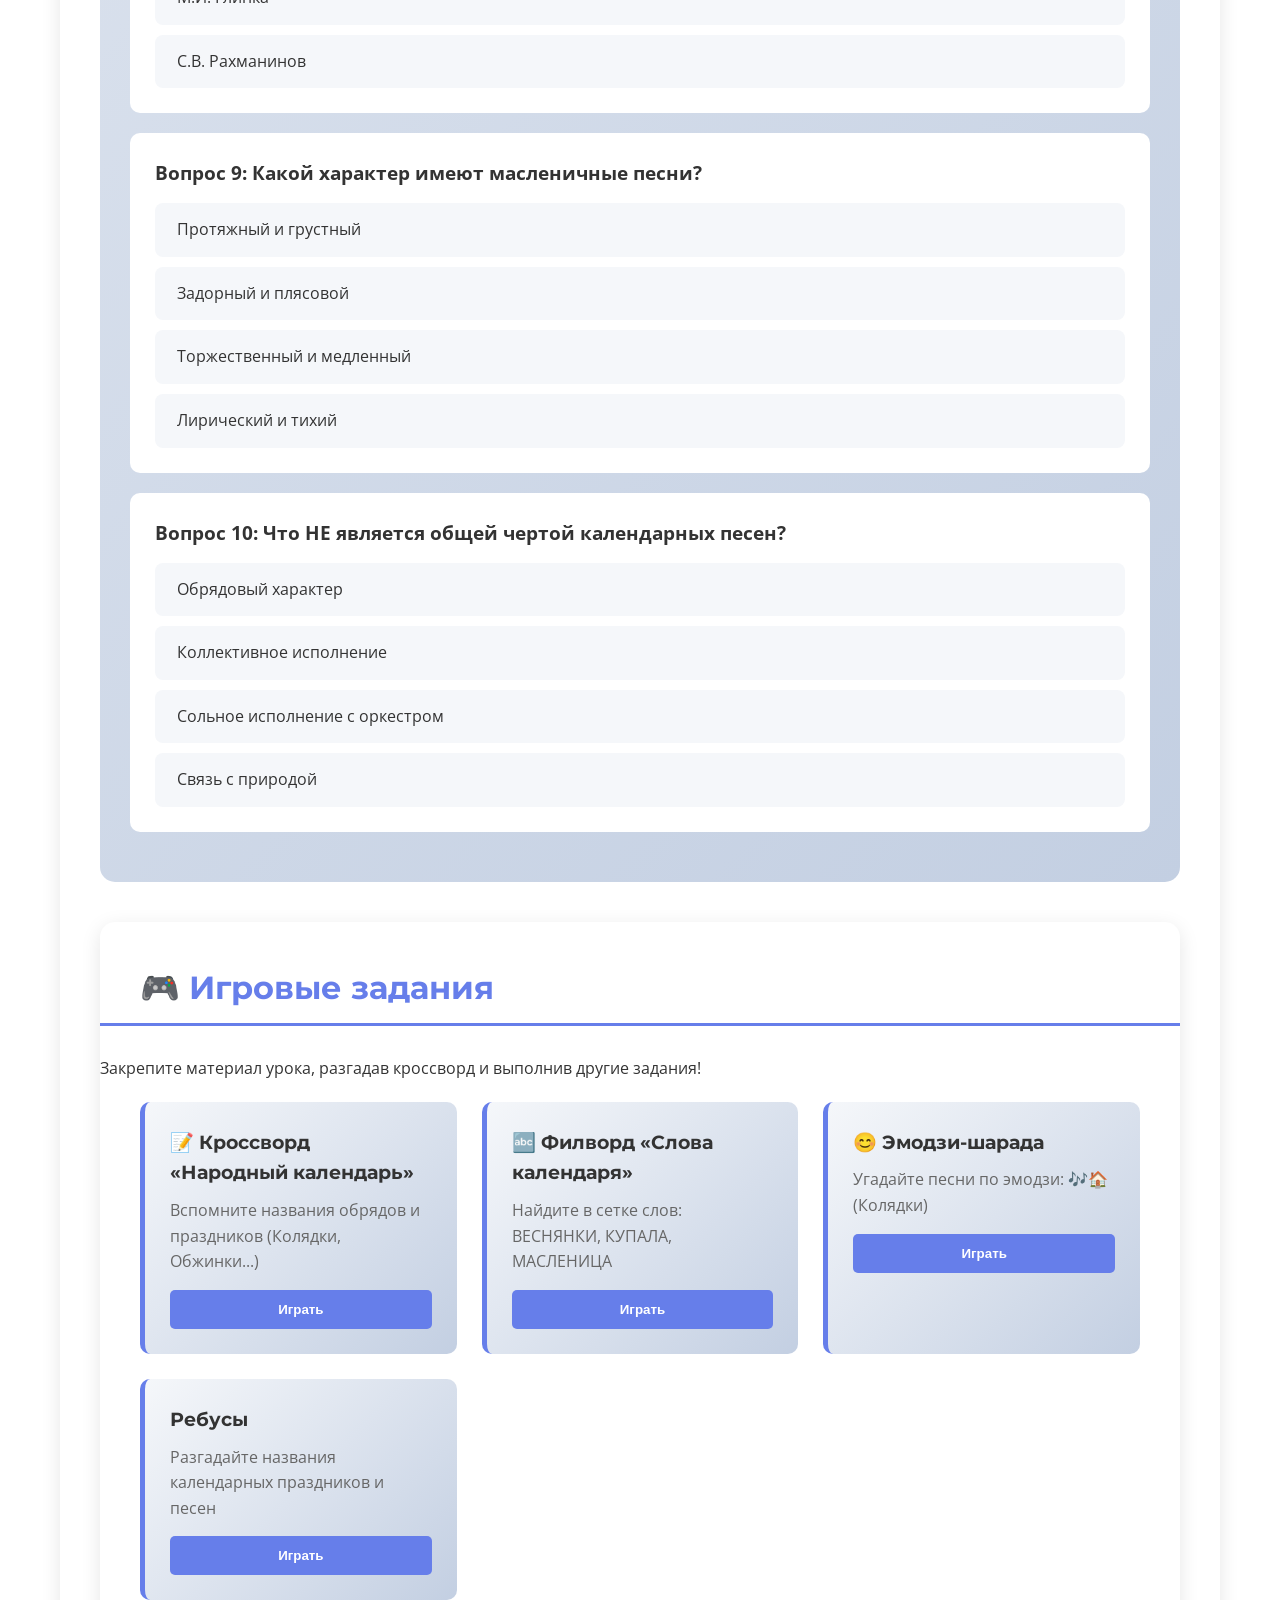
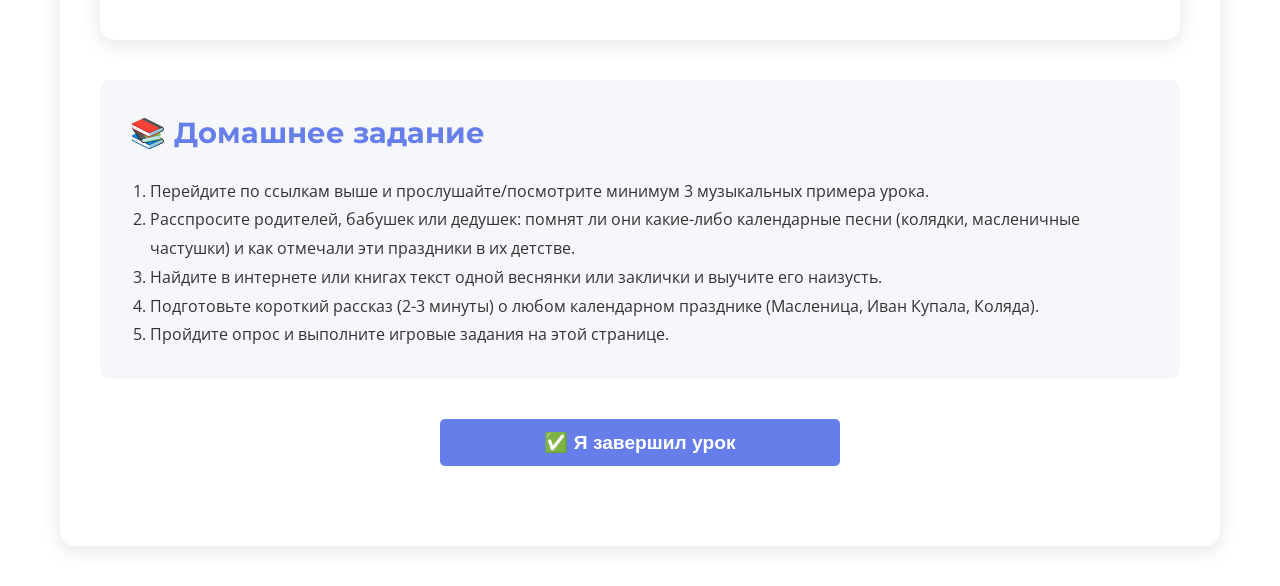
==== commit 3be09708: "Update lesson3-grade7.html" ====
--- a/lesson3-grade7.html
+++ b/lesson3-grade7.html
@@ -7,7 +7,6 @@
     <link rel="stylesheet" href="style.css">
     <link href="https://fonts.googleapis.com/css2?family=Montserrat:wght@400;600;700&family=Open+Sans:wght@400;600&display=swap" rel="stylesheet">
     
-    <!-- Стили для красивых блоков урока -->
     <style>
         .sources-container {
             background: linear-gradient(135deg, #f5f7fa 0%, #e8ecf1 100%);
@@ -49,6 +48,67 @@
             font-style: italic;
             line-height: 1.8;
             color: #2d3436;
+            font-size: 1.1em;
+        }
+        .comparison-table {
+            width: 100%;
+            border-collapse: collapse;
+            margin: 2rem 0;
+            background: white;
+            box-shadow: 0 2px 10px rgba(0,0,0,0.1);
+            border-radius: 8px;
+            overflow: hidden;
+        }
+        .comparison-table th {
+            background: #667eea;
+            color: white;
+            padding: 1rem;
+            text-align: left;
+        }
+        .comparison-table td {
+            padding: 1rem;
+            border-bottom: 1px solid #e0e0e0;
+        }
+        .comparison-table tr:hover {
+            background: #f5f7fa;
+        }
+        .feature-list {
+            list-style: none;
+            padding-left: 0;
+        }
+        .feature-list li {
+            margin-bottom: 12px;
+            position: relative;
+            padding-left: 30px;
+        }
+        .feature-list li::before {
+            content: '♪';
+            position: absolute;
+            left: 0;
+            top: 2px;
+            color: #667eea;
+            font-weight: bold;
+            font-size: 1.2em;
+        }
+        .terms-box {
+            background: #f5f7fa;
+            padding: 2rem;
+            border-radius: 10px;
+            margin: 2rem 0;
+        }
+        .terms-box ul {
+            list-style: none;
+            padding: 0;
+        }
+        .terms-box li {
+            margin-bottom: 1rem;
+            padding-left: 1.5rem;
+            position: relative;
+        }
+        .terms-box li::before {
+            content: '📌';
+            position: absolute;
+            left: 0;
         }
     </style>
 </head>
@@ -58,9 +118,9 @@
             <div class="lesson-header">
                 <a href="index.html" class="back-btn">← Назад к урокам</a>
                 <h1>Урок 3: Музыкальный народный календарь</h1>
-                <p class="lesson-subtitle">Календарные обрядовые песни русского народа</p>
+                <p class="lesson-subtitle">Календарные обрядовые песни русского народа: от колядок до жнивных</p>
                 <div class="lesson-meta">
-                    <div class="meta-item">⏱️ 30 минут</div>
+                    <div class="meta-item">️ 30 минут</div>
                     <div class="meta-item">📚 7 класс</div>
                     <div class="meta-item">🎼 Календарные обряды</div>
                 </div>
@@ -71,42 +131,56 @@
                 <div class="lesson-section">
                     <h2>📖 Введение. Что такое народный календарь?</h2>
                     <p>
-                        Представьте себе жизнь русского крестьянина несколько столетий назад. У него 
-                        не было привычного нам календаря с выходными. Но год всё равно делился на 
-                        важные периоды — время сева, сбора урожая, зимнего отдыха. Каждый такой 
-                        период отмечался особыми обрядами, а обряды невозможно было представить без песен.
-                    </p>
-                    <p>
-                        <strong>Народный календарь</strong> — это система земледельческих праздников 
-                        и обрядов, связанных с циклом сельскохозяйственных работ и сменой времён года. 
-                        Песни, сопровождавшие эти обряды, называются <strong>календарными обрядовыми</strong>.
-                        Они не просто развлекали, а имели глубокую магическую функцию: помочь урожаю, 
-                        прогнать зиму, защитить дом.
+                        Представьте себе жизнь русского крестьянина несколько столетий назад. У него не было привычного нам календаря с выходными и праздниками. Но год всё равно делился на важные периоды — время сева, время сбора урожая, время зимнего отдыха. Каждый такой период отмечался особыми обрядами, а обряды невозможно было представить без песен.
+                    </p>
+                    <p>
+                        <strong>Народный календарь</strong> — это система земледельческих праздников и обрядов, связанных с циклом сельскохозяйственных работ и сменой времён года. Каждый праздник сопровождался особыми песнями, которые назывались <strong>календарными обрядовыми</strong>.
+                    </p>
+                    <p>
+                        Эти песни не просто развлекали — они имели глубокий смысл. С их помощью люди обращались к силам природы, просили хорошего урожая, благодарили за него, прогоняли зиму и встречали весну.
                     </p>
                 </div>
 
                 <!-- ГОДОВОЙ КРУГ -->
                 <div class="lesson-section">
-                    <h2>🔄 Годовой круг: четыре времени года</h2>
-                    <p>Народный календарь делится на четыре больших цикла, каждый из которых имеет свой уникальный музыкальный характер:</p>
-                    <ol>
-                        <li><strong>Зимний цикл</strong> — Святки, колядки, масленичные песни (торжественные, призывные).</li>
-                        <li><strong>Весенний цикл</strong> — веснянки, заклички (светлые, зазывные, с высокими интонациями).</li>
-                        <li><strong>Летний цикл</strong> — купальские, русальные, жнивные песни (хороводные, лирические).</li>
-                        <li><strong>Осенний цикл</strong> — обжинки, осенние лирические песни (протяжные, задумчивые).</li>
+                    <h2>🔄 Годовой круг: четыре времени года — четыре цикла песен</h2>
+                    <p>
+                        Народный календарь делится на четыре больших цикла, соответствующих временам года:
+                    </p>
+                    <ol style="line-height: 1.8; padding-left: 20px;">
+                        <li><strong>Зимний цикл</strong> — Святки, колядки, масленичные песни</li>
+                        <li><strong>Весенний цикл</strong> — веснянки, заклички, благовещенские песни</li>
+                        <li><strong>Летний цикл</strong> — купальские, русальные, жнивные песни</li>
+                        <li><strong>Осенний цикл</strong> — обжинки, свадебные, осенние лирические песни</li>
                     </ol>
                 </div>
 
                 <!-- ЗИМНИЙ ЦИКЛ -->
                 <div class="lesson-section">
                     <h2>❄️ Зимний цикл: Святки и колядки</h2>
+                    
                     <h3>Святки — от Рождества до Крещения</h3>
                     <p>
-                        <strong>Святки</strong> (святые вечера) — период от 7 января до 19 января. 
-                        Это время веселья, гаданий и хождения по дворам. Главные песни этого периода — 
-                        <strong>колядки</strong>. Колядовщики пели песни, желая хозяевам здоровья и богатства, 
-                        а взамен получали угощения.
-                    </p>
+                        <strong>Святки</strong> (святые вечера) — период от Рождества (7 января) до Крещения (19 января). Это время веселья, гаданий, хождения по дворам с песнями. Главные песни этого периода — <strong>колядки</strong>.
+                    </p>
+                    <p>
+                        Слово «коляда» происходит от названия римского праздника Календ (начало месяца). На Руси колядки соединились с древними славянскими обрядами встречи зимнего солнцеворота.
+                    </p>
+
+                    <h3>Как колядовали?</h3>
+                    <p>
+                        Группы молодых людей (колядовщиков) ходили от дома к дому, пели специальные песни — <strong>колядки</strong>, в которых желали хозяевам здоровья, богатства, хорошего урожая. Взамен они получали угощения: пироги, колбасы, монеты, яблоки.
+                    </p>
+                    <p>
+                        Типичная колядка содержала:
+                    </p>
+                    <ul style="line-height: 1.8; padding-left: 20px;">
+                        <li>Обращение к хозяевам («Ты ли, хозяин, хозяинушко...»)</li>
+                        <li>Похвалу дому и семье</li>
+                        <li>Пожелания благополучия</li>
+                        <li>Требование угощения («Выносите скорей, не жалейте!»)</li>
+                    </ul>
+
                     <div class="info-box">
                         <h4>📜 Пример колядки (Архангельская губерния)</h4>
                         <p class="folk-text">
@@ -114,80 +188,282 @@
                             Приезжай к нам сюда!<br>
                             Дай тебе, хозяин,<br>
                             Бог здоровья нажить,<br>
-                            Со здоровьичком прожить.</em>
-                        </p>
-                    </div>
+                            Со здоровьичком прожить.<br>
+                            Ты ли, хозяин, хозяинушко,<br>
+                            Ты вставай-ка ранёшенько,<br>
+                            Затопи печь жарёшенько.</em>
+                        </p>
+                    </div>
+
+                    <h3>Овсени (усени) — новогодние песни</h3>
+                    <p>
+                        Кроме колядок, на Святках исполнялись <strong>овсени</strong> (или усени) — песни, которые пели в новогоднюю ночь (старый Новый год — 14 января). Они отличались более торжественным характером и часто содержали пожелания благополучия на весь будущий год.
+                    </p>
 
                     <h3>Масленица — проводы зимы</h3>
                     <p>
-                        <strong>Масленица</strong> отмечается в неделю перед Великим постом. 
-                        Масленичные песни отличались <strong>задорным, плясовым характером</strong>. 
-                        Они сопровождались хороводами, играми, катанием с горок и сжиганием чучела зимы.
-                    </p>
-                </div>
-
-                <!-- ВЕСЕННИЙ И ЛЕТНИЙ ЦИКЛЫ -->
-                <div class="lesson-section">
-                    <h2>🌸 Весенний и летний циклы</h2>
+                        <strong>Масленица</strong> — один из самых весёлых праздников русского народа. Она отмечается в неделю перед Великим постом (февраль-март) и символизирует проводы зимы и встречу весны.
+                    </p>
+                    <p>
+                        Каждый день масленичной недели имел своё название и значение:
+                    </p>
+                    <ul style="line-height: 1.8; padding-left: 20px;">
+                        <li><strong>Понедельник</strong> — «Встреча»</li>
+                        <li><strong>Вторник</strong> — «Заигрыши»</li>
+                        <li><strong>Среда</strong> — «Лакомка»</li>
+                        <li><strong>Четверг</strong> — «Разгул» (самый весёлый день)</li>
+                        <li><strong>Пятница</strong> — «Тёщины вечерки»</li>
+                        <li><strong>Суббота</strong> — «Золовкины посиделки»</li>
+                        <li><strong>Воскресенье</strong> — «Прощёный день»</li>
+                    </ul>
+
+                    <h3>Масленичные песни</h3>
+                    <p>
+                        Масленичные песни отличались <strong>задорным, плясовым характером</strong>. Они сопровождались хороводами, играми, катанием с горок, кулачными боями. В песнях часто упоминалась сама Масленица — её и приветствовали, и дразнили, и провожали.
+                    </p>
+
+                    <div class="info-box">
+                        <h4>📜 Масленичная песня (Курская губерния)</h4>
+                        <p class="folk-text">
+                            <em>А мы Масленицу повстречали,<br>
+                            Сыром гору набивали,<br>
+                            Маслом гору поливали,<br>
+                            На широк двор зазывали.<br>
+                            Как со широка двора<br>
+                            Туда ли, в терем высок,<br>
+                            Честному господину.</em>
+                        </p>
+                    </div>
+                </div>
+
+                <!-- ВЕСЕННИЙ ЦИКЛ -->
+                <div class="lesson-section">
+                    <h2>🌸 Весенний цикл: веснянки и заклички</h2>
                     
-                    <h3>Веснянки и заклички</h3>
-                    <p>
-                        <strong>Веснянки</strong> — песни, которые пели в марте-апреле. Их главная задача — 
-                        <strong>«закликать» весну</strong>, ускорить её приход. Девушки выходили на пригорки, 
-                        высоко поднимали руки к небу и пели, обращаясь к природе.
-                    </p>
-                    <p>
-                        <strong>Заклички</strong> — короткие песни-обращения к силам природы: солнцу, 
-                        дождю, ветру. Они отличались краткостью и повторяющимися формулами.
-                    </p>
-
-                    <h3>Иван Купала и жнивные песни</h3>
-                    <p>
-                        <strong>Иван Купала</strong> (7 июля) — праздник летнего солнцеворота, самой 
-                        короткой ночи в году. В эту ночь зажигали костры, плели венки и пускали их по воде. 
-                        Купальские песни сочетали лирические, хороводные и обрядовые элементы.
-                    </p>
-                    <p>
-                        <strong>Жнивные песни</strong> помогали держать ритм во время тяжелой коллективной 
-                        работы по уборке хлеба. А по её окончании устраивали <strong>обжинки</strong> — 
-                        праздник с особыми песнями и плетением венка из последних колосьев.
-                    </p>
-                </div>
-
-                <!-- ИСТОЧНИКИ ДЛЯ ПРОСЛУШИВАНИЯ (УНИКАЛЬНЫЕ ДЛЯ 7 КЛАССА) -->
-                <div class="lesson-section">
-                    <h2>🎧 Источники для прослушивания</h2>
+                    <h3>Веснянки — песни встречи весны</h3>
+                    <p>
+                        <strong>Веснянки</strong> — весенние обрядовые песни, которые пели в марте-апреле, когда природа пробуждалась от зимнего сна. Их главная задача — <strong>«закликать» весну</strong>, ускорить её приход.
+                    </p>
+                    <p>
+                        Веснянки пели молодёжь и дети. Они выходили на пригорки, в поля, высоко поднимали руки к небу и пели, обращаясь к весне:
+                    </p>
+
+                    <div class="info-box">
+                        <h4>📜 Веснянка (орловский вариант)</h4>
+                        <p class="folk-text">
+                            <em>Весна, весна красная,<br>
+                            Приди, весна, с радостью,<br>
+                            С радостью, с радостью,<br>
+                            С великою милостью!<br>
+                            Со льном высоким,<br>
+                            С корнем глубоким,<br>
+                            С хлебами обильными!</em>
+                        </p>
+                    </div>
+
+                    <h3>Заклички — обращение к силам природы</h3>
+                    <p>
+                        <strong>Заклички</strong> — особый вид календарных песен, в которых люди «заклинали» (призывали) силы природы: солнце, дождь, ветер. Они отличались краткостью, повторяющимися формулами, обращением к природным явлениям.
+                    </p>
+
+                    <div class="info-box">
+                        <h4>📜 Закличка солнцу</h4>
+                        <p class="folk-text">
+                            <em>Солнышко-вёдрышко,<br>
+                            Выгляни в окошко!<br>
+                            Твои детки плачут,<br>
+                            По камушкам скачут.</em>
+                        </p>
+                    </div>
+
+                    <h3>Благовещенские и Юрьевские песни</h3>
+                    <p>
+                        <strong>Благовещение</strong> (7 апреля) — один из важнейших весенних праздников. Считалось, что в этот день «птица гнезда не вьёт» — даже природа отдыхает. Песни этого дня были торжественными, благоговейными.
+                    </p>
+                    <p>
+                        <strong>Юрьев день</strong> (6 мая, день Святого Георгия) — праздник пастухов и скотоводов. В этот день впервые выгоняли скот на пастбище. Специальные <strong>«выкликки»</strong> помогали защитить животных от хищников и болезней.
+                    </p>
+                </div>
+
+                <!-- ЛЕТНИЙ ЦИКЛ -->
+                <div class="lesson-section">
+                    <h2>☀️ Летний цикл: Иван Купала и жнивные песни</h2>
+                    
+                    <h3>Купальские песни — праздник летнего солнцеворота</h3>
+                    <p>
+                        <strong>Иван Купала</strong> (7 июля) — один из самых красивых и мистических праздников славян. Он связан с летним солнцеворотом — самой короткой ночью в году. В эту ночь зажигали костры, прыгали через них, плели венки и пускали их по воде, искали цветущий папоротник.
+                    </p>
+                    <p>
+                        Купальские песни отличались особым характером: в них соединялись лирические, хороводные и обрядовые элементы. Часто они имели припев <em>«Купала, Купала, мы купались!»</em>
+                    </p>
+
+                    <div class="info-box">
+                        <h4>📜 Купальская песня (Тульская губерния)</h4>
+                        <p class="folk-text">
+                            <em>Купалися, купалися,<br>
+                            Мы на Ивана Купалу!<br>
+                            Купался Иван на бережку,<br>
+                            Обмывался белым молочком,<br>
+                            Утирался чистым полотенцем.<br>
+                            Купа-ла, Купа-ла!<br>
+                            На Ивана, на Купалу!</em>
+                        </p>
+                    </div>
+
+                    <h3>Жнивные песни — время уборки урожая</h3>
+                    <p>
+                        <strong>Жниво</strong> — уборка хлеба серпом. Это была тяжёлая коллективная работа, и чтобы облегчить её, женщины пели <strong>жнивные песни</strong>. Они помогали держать ритм работы, отвлекали от усталости.
+                    </p>
+                    <p>
+                        Жнивные песни отличались <strong>протяжным, лирическим характером</strong>. В них часто звучали темы труда, благодарности земле, обращения к «батюшке-урожаю».
+                    </p>
+
+                    <h3>Обжинки — праздник окончания жатвы</h3>
+                    <p>
+                        Когда заканчивали жать, устраивали <strong>обжинки</strong> — праздник окончания уборки урожая. Из последних колосьев плели венок, водили хороводы, пели особые <strong>«обжиночные» песни</strong>. Венок торжественно вносили в дом хозяина и хранили до следующего посева.
+                    </p>
+                </div>
+
+                <!-- МУЗЫКАЛЬНЫЕ ОСОБЕННОСТИ -->
+                <div class="lesson-section">
+                    <h2>🎼 Музыкальные особенности календарных песен</h2>
+                    <p>
+                        Календарные обрядовые песни имеют общие черты, но каждый цикл отличается своим характером:
+                    </p>
+
+                    <table class="comparison-table">
+                        <thead>
+                            <tr>
+                                <th>Цикл</th>
+                                <th>Характер музыки</th>
+                                <th>Основные жанры</th>
+                                <th>Темп</th>
+                            </tr>
+                        </thead>
+                        <tbody>
+                            <tr>
+                                <td><strong>Зимний</strong></td>
+                                <td>Торжественный, призывный</td>
+                                <td>Колядки, овсени</td>
+                                <td>Умеренный</td>
+                            </tr>
+                            <tr>
+                                <td><strong>Весенний</strong></td>
+                                <td>Светлый, радостный, зазывной</td>
+                                <td>Веснянки, заклички</td>
+                                <td>Подвижный</td>
+                            </tr>
+                            <tr>
+                                <td><strong>Летний</strong></td>
+                                <td>Хороводный, лирический</td>
+                                <td>Купальские, жнивные</td>
+                                <td>Различный</td>
+                            </tr>
+                            <tr>
+                                <td><strong>Осенний</strong></td>
+                                <td>Протяжный, лирический</td>
+                                <td>Обжиночные, свадебные</td>
+                                <td>Медленный</td>
+                            </tr>
+                        </tbody>
+                    </table>
+
+                    <h3>Общие черты календарных песен</h3>
+                    <p>Несмотря на различия, все календарные песни объединяют общие черты:</p>
+                    <ul class="feature-list">
+                        <li><strong>Обрядовый характер</strong> — песни исполнялись в определённое время года и в связи с конкретным обрядом.</li>
+                        <li><strong>Коллективное исполнение</strong> — большинство песен пели хором, хором же водили хороводы.</li>
+                        <li><strong>Связь с природой</strong> — в песнях постоянно упоминаются природные явления, времена года, растения, животные.</li>
+                        <li><strong>Магическая функция</strong> — песни должны были влиять на природу: вызвать дождь, ускорить весну, обеспечить урожай.</li>
+                        <li><strong>Традиционные формулы</strong> — в песнях используются повторяющиеся зачины, припевы, обращения.</li>
+                        <li><strong>Сочетание с действиями</strong> — песни сопровождались хороводами, играми, обрядовыми действиями.</li>
+                    </ul>
+
+                    <h3>Музыкальный язык календарных песен</h3>
+                    <p>Календарные песни имеют характерные музыкальные особенности:</p>
+                    <ul class="feature-list">
+                        <li><strong>Ладовая основа</strong> — чаще всего используются народный минор (натуральный), миксолидийский и дорийский лады.</li>
+                        <li><strong>Узкий диапазон</strong> — мелодии обычно охватывают октаву или квинту.</li>
+                        <li><strong>Повторность</strong> — повторяющиеся музыкальные фразы, рефрены.</li>
+                        <li><strong>Связь с текстом</strong> — музыкальный ритм следует за ритмом стиха.</li>
+                        <li><strong>Призывные интонации</strong> — восходящие мелодические линии, особенно в закличках.</li>
+                    </ul>
+                </div>
+
+                <!-- КАЛЕНДАРНЫЕ ПЕСНИ В ТВОРЧЕСТВЕ КОМПОЗИТОРОВ -->
+                <div class="lesson-section">
+                    <h2> Календарные песни в творчестве композиторов</h2>
+                    <p>
+                        Русские композиторы-классики часто обращались к календарным песням, используя их в своих произведениях:
+                    </p>
+                    <ul style="line-height: 1.8; padding-left: 20px;">
+                        <li><strong>Н.А. Римский-Корсаков</strong> — опера «Снегурочка» (весенние обряды)</li>
+                        <li><strong>П.И. Чайковский</strong> — «Детский альбом» («Баба-яга», «Камаринская»)</li>
+                        <li><strong>И.Ф. Стравинский</strong> — балет «Весна священная» (языческие обряды)</li>
+                        <li><strong>С.В. Рахманинов</strong> — обработка народных песен</li>
+                        <li><strong>А.К. Лядов</strong> — «Кикимора», «Баба-яга»</li>
+                    </ul>
+                </div>
+
+                <!-- СОВРЕМЕННАЯ ЖИЗНЬ ТРАДИЦИЙ -->
+                <div class="lesson-section">
+                    <h2>🌍 Современная жизнь календарных традиций</h2>
+                    <p>
+                        Сегодня календарные обрядовые песни живут в нескольких формах:
+                    </p>
+                    <ul style="line-height: 1.8; padding-left: 20px;">
+                        <li><strong>Фольклорные ансамбли</strong> — профессиональные и любительские коллективы, сохраняющие традиции.</li>
+                        <li><strong>Народные праздники</strong> — Масленица, Иван Купала, Коляда отмечаются во многих городах.</li>
+                        <li><strong>Этнографические музеи</strong> — хранят записи и реконструируют обряды.</li>
+                        <li><strong>Научные исследования</strong> — фольклористы продолжают собирать и изучать песни.</li>
+                        <li><strong>Современная музыка</strong> — элементы календарных песен используют в фолк-роке, этно-электронике.</li>
+                    </ul>
+                </div>
+
+                <!-- ИСТОЧНИКИ ДЛЯ ПРОСЛУШИВАНИЯ (ОТДЕЛЬНЫЙ БЛОК) -->
+                <div class="lesson-section">
+                    <h2>🎧 Источники для прослушивания и просмотра</h2>
                     <p style="margin-bottom: 20px; color: #666; font-size: 0.95em;">
-                        💡 <strong>Совет:</strong> Нажмите на название, чтобы открыть материал в новой вкладке.
+                        💡 <strong>Совет:</strong> Нажмите на название, чтобы открыть аутентичную запись или реконструкцию в новой вкладке.
                     </p>
                     
                     <div class="sources-container">
                         <p>
-                            <strong>Пример 1: Аутентичная колядка</strong> (Исполнение на традиционных инструментах): 
-                            <a href="https://vkvideo.ru/video-23217281_456239276" target="_blank" class="source-link">Колядка "иноградье" - запись на инструменте КОЛЁСНАЯ ЛИРА</a>
+                            <strong>Пример 1: Русская колядка</strong> (Традиционное исполнение): 
+                            <a href="https://upload.wikimedia.org/wikipedia/commons/5/5a/Kolyadka.ogg" target="_blank" class="source-link"> Аудио: Традиционная русская колядка (Wikimedia Commons)</a>
                             <span class="separator">•</span>
-                            <a href="https://upload.wikimedia.org/wikipedia/commons/5/5a/Kolyadka.ogg" target="_blank" class="source-link">Аудио: Традиционная русская колядка (Wikimedia Commons)</a>
+                            <a href="https://vkvideo.ru/video-23217281_456239276" target="_blank" class="source-link"> Видео: Колядование на колёсной лире</a>
                         </p>
 
                         <p>
-                            <strong>Пример 2: Масленичная плясовая</strong> (Современная реконструкция обряда): 
-                            <a href="https://vkvideo.ru/video-518518997_456239026" target="_blank" class="source-link">Ансамбль "Живы традиции Руси" - колядование и масленичные гуляния</a>
+                            <strong>Пример 2: Масленичная песня</strong> (Плясовой характер): 
+                            <a href="https://archive.org/download/RussianFolkSongs/Maslenitsa.ogg" target="_blank" class="source-link">🎵 Аудио: Масленичная плясовая песня (Archive.org)</a>
                             <span class="separator">•</span>
-                            <a href="https://archive.org/details/RussianFolkSongs" target="_blank" class="source-link">Аудио: Сборник масленичных песен (Archive.org)</a>
+                            <a href="https://vkvideo.ru/video-518518997_456239026" target="_blank" class="source-link">🎬 Видео: Ансамбль "Живы традиции Руси" - Масленица</a>
                         </p>
 
                         <p>
-                            <strong>Пример 3: Веснянка и хоровод</strong> (Профессиональное народное исполнение): 
-                            <a href="https://vkvideo.ru/video-56931698_171305686" target="_blank" class="source-link">Р.н.п. "Во поле берёзка стояла" (девечий хоровод, ГАХА "Берёзка")</a>
+                            <strong>Пример 3: Веснянка и закличка</strong> (Светлое звучание): 
+                            <a href="https://upload.wikimedia.org/wikipedia/commons/a/a7/Vesnyanka.ogg" target="_blank" class="source-link">🎵 Аудио: Весенняя закличка (Wikimedia Commons)</a>
                             <span class="separator">•</span>
-                            <a href="https://upload.wikimedia.org/wikipedia/commons/a/a7/Vesnyanka.ogg" target="_blank" class="source-link">Аудио: Весенняя закличка (Wikimedia Commons)</a>
+                            <a href="https://vkvideo.ru/video-56931698_171305686" target="_blank" class="source-link"> Видео: ГАХА "Берёзка" - весенние хороводы</a>
                         </p>
 
                         <p>
-                            <strong>Пример 4: Купальские и жнивные песни</strong> (Этнографическая запись): 
-                            <a href="https://vkvideo.ru/video-74227904_456240349" target="_blank" class="source-link">Репортаж: Этнодеревня "Пожарище", Вологодская область (обрядовые песни)</a>
+                            <strong>Пример 4: Купальская песня</strong> (Хороводный ритм): 
+                            <a href="https://upload.wikimedia.org/wikipedia/commons/7/7e/Kupalska.ogg" target="_blank" class="source-link">🎵 Аудио: Купальская хороводная песня (Wikimedia Commons)</a>
                             <span class="separator">•</span>
-                            <a href="https://upload.wikimedia.org/wikipedia/commons/7/7e/Kupalska.ogg" target="_blank" class="source-link">Аудио: Купальская хороводная песня (Wikimedia Commons)</a>
+                            <a href="https://vkvideo.ru/video-74227904_456240349" target="_blank" class="source-link">🎬 Видео: Этнодеревня "Пожарище" - купальские обряды</a>
+                        </p>
+
+                        <p>
+                            <strong>Пример 5: Сравнение жанров</strong> (Разные циклы календаря): 
+                            <a href="https://vkvideo.ru/video-209957910_456239219" target="_blank" class="source-link"> Аудио: Сравнение колядок и веснянок (Группа "Репа")</a>
+                        </p>
+
+                        <p>
+                            <strong>Пример 6: Классическая музыка</strong> (Обработка народных тем): 
+                            <a href="https://vkvideo.ru/video-16088523_456239614" target="_blank" class="source-link"> П.И. Чайковский «Весна. Масленица» из «Времён года»</a>
                         </p>
                     </div>
                 </div>
@@ -196,15 +472,16 @@
                 <div class="lesson-section">
                     <h2>✨ Заключение</h2>
                     <p>
-                        Музыкальный народный календарь — это уникальное явление русской культуры. 
-                        Через календарные песни мы можем понять, как жили наши предки, что они 
-                        ценили, о чём мечтали и как взаимодействовали с природой.
-                    </p>
-                    <p>
-                        Эти песни — не просто музыка, а настоящая энциклопедия народной жизни, 
-                        которая благодаря фольклорным ансамблям и исследователям продолжает жить 
-                        и звучать в наши дни.
-                    </p>
+                        Музыкальный народный календарь — это уникальное явление русской культуры. Через календарные песни мы можем понять, как жили наши предки, что они ценили, о чём мечтали, чего боялись. Эти песни — не просто музыка, а настоящая энциклопедия народной жизни.
+                    </p>
+                    <p>
+                        Изучая календарные обрядовые песни, мы приобщаемся к мудрости поколений, учимся понимать красоту народной музыки, сохраняем культурное наследие для будущих поколений.
+                    </p>
+                    <div class="info-box" style="text-align: center; font-size: 1.2em;">
+                        <p class="folk-text">
+                            <em>«Народная песня — это история народа, рассказанная им самим»</em>
+                        </p>
+                    </div>
                 </div>
 
                 <!-- КЛЮЧЕВЫЕ ТЕРМИНЫ -->
@@ -212,21 +489,23 @@
                     <h2>📚 Ключевые термины урока</h2>
                     <div class="terms-box">
                         <ul>
-                            <li><strong>Колядки</strong> — зимние обрядовые песни, исполнявшиеся во время Святок.</li>
+                            <li><strong>Календарные обрядовые песни</strong> — песни, связанные с циклом земледельческих праздников.</li>
+                            <li><strong>Колядки</strong> — святочные песни, которые пели при хождении по дворам.</li>
                             <li><strong>Веснянки</strong> — весенние песни встречи весны.</li>
                             <li><strong>Заклички</strong> — короткие песни-обращения к силам природы.</li>
-                            <li><strong>Купальские песни</strong> — песни праздника Ивана Купалы (летнего солнцеворота).</li>
+                            <li><strong>Купальские песни</strong> — песни праздника Ивана Купалы.</li>
                             <li><strong>Жнивные песни</strong> — песни, сопровождавшие уборку урожая.</li>
                             <li><strong>Обжинки</strong> — праздник окончания жатвы.</li>
+                            <li><strong>Масленичные песни</strong> — песни проводов зимы.</li>
                         </ul>
                     </div>
                 </div>
 
-                <!-- ОПРОС (Заполняется автоматически из quiz.js) -->
+                <!-- ОПРОС -->
                 <div class="quiz-container" id="quiz">
                     <h2>📝 Проверьте свои знания</h2>
-                    <div id="quiz-container">
-                        <!-- Вопросы загрузятся из quiz.js (grade7_lesson3) -->
+                    <div id="quiz-content">
+                        <!-- Вопросы будут автоматически загружены из quiz.js для 7 класса, урок 3 -->
                     </div>
                 </div>
 
@@ -238,22 +517,22 @@
                     <div class="games-grid">
                         <div class="game-card">
                             <h3>📝 Кроссворд «Народный календарь»</h3>
-                            <p>Вспомните названия обрядов и праздников</p>
+                            <p>Вспомните названия обрядов и праздников (Колядки, Обжинки...)</p>
                             <button onclick="openGame('crossword', 7, 3)">Играть</button>
                         </div>
                         <div class="game-card">
                             <h3>🔤 Филворд «Слова календаря»</h3>
-                            <p>Найдите в сетке слова: колядки, веснянки, купала</p>
+                            <p>Найдите в сетке слов: ВЕСНЯНКИ, КУПАЛА, МАСЛЕНИЦА</p>
                             <button onclick="openGame('wordsearch', 7, 3)">Играть</button>
                         </div>
                         <div class="game-card">
                             <h3>😊 Эмодзи-шарада</h3>
-                            <p>Угадайте песни по эмодзи: 🎄🎶🏠 (Колядки)</p>
+                            <p>Угадайте песни по эмодзи: 🎶🏠 (Колядки)</p>
                             <button onclick="openGame('emoji', 7, 3)">Играть</button>
                         </div>
                         <div class="game-card">
-                            <h3>🧩 Ребусы</h3>
-                            <p>Разгадайте названия календарных праздников</p>
+                            <h3> Ребусы</h3>
+                            <p>Разгадайте названия календарных праздников и песен</p>
                             <button onclick="openGame('rebus', 7, 3)">Играть</button>
                         </div>
                     </div>
@@ -262,10 +541,11 @@
                 <!-- ДОМАШНЕЕ ЗАДАНИЕ -->
                 <div class="lesson-section" style="background: #f5f7fa; padding: 30px; border-radius: 10px; margin-top: 40px;">
                     <h2>📚 Домашнее задание</h2>
-                    <ol>
-                        <li>Перейдите по ссылкам и прослушайте/посмотрите все музыкальные примеры урока.</li>
-                        <li>Узнайте у старших членов семьи, какие календарные праздники (Масленица, Иван Купала) они помнят и как их отмечали.</li>
-                        <li>Найдите и выучите текст одной веснянки или заклички.</li>
+                    <ol style="line-height: 1.8; padding-left: 20px;">
+                        <li>Перейдите по ссылкам выше и прослушайте/посмотрите минимум 3 музыкальных примера урока.</li>
+                        <li>Расспросите родителей, бабушек или дедушек: помнят ли они какие-либо календарные песни (колядки, масленичные частушки) и как отмечали эти праздники в их детстве.</li>
+                        <li>Найдите в интернете или книгах текст одной веснянки или заклички и выучите его наизусть.</li>
+                        <li>Подготовьте короткий рассказ (2-3 минуты) о любом календарном празднике (Масленица, Иван Купала, Коляда).</li>
                         <li>Пройдите опрос и выполните игровые задания на этой странице.</li>
                     </ol>
                 </div>
@@ -280,54 +560,9 @@
         </div>
     </div>
 
-    <footer class="main-footer">
-        <div class="container">
-            <p>Урок 3 из 34 | 7 класс | Музыкальный народный календарь</p>
-        </div>
-    </footer>
-
-    <!-- Подключение основных скриптов -->
+    <!-- Подключение скриптов (порядок важен!) -->
     <script src="script.js"></script>
     <script src="quiz.js"></script>
     <script src="games.js"></script>
-    
-    <!-- Инициализация игр прямо на странице (дублирует логику для надежности) -->
-    <script>
-        const lesson3Data = {
-            crossword: {
-                words: [
-                    { word: 'КОЛЯДКИ', clue: 'Зимние обрядовые песни' },
-                    { word: 'ВЕСНЯНКИ', clue: 'Весенние песни встречи весны' },
-                    { word: 'МАСЛЕНИЦА', clue: 'Праздник проводов зимы' },
-                    { word: 'КУПАЛА', clue: 'Летний праздник солнцеворота' },
-                    { word: 'ОБЖИНКИ', clue: 'Праздник окончания жатвы' }
-                ]
-            },
-            wordSearch: {
-                words: ['КОЛЯДКИ', 'ВЕСНЯНКИ', 'МАСЛЕНИЦА', 'СВЯТКИ', 'КУПАЛА', 'ОБЖИНКИ', 'ЗАКЛИЧКИ', 'ЖНИВНЫЕ']
-            },
-            emojis: [
-                { emoji: '🎄🎶🏠', answer: 'колядки', hint: 'Зимние обрядовые песни' },
-                { emoji: '☀️🌾🔥', answer: 'иван купала', hint: 'Летний праздник солнцеворота' },
-                { emoji: '🌸🐦🌱', answer: 'веснянки', hint: 'Весенние песни' },
-                { emoji: '🥞🔥🎭', answer: 'масленица', hint: 'Проводы зимы' },
-                { emoji: '🌞🙏🌧️', answer: 'заклички', hint: 'Обращения к силам природы' }
-            ],
-            rebus: {
-                puzzles: [
-                    { answer: 'КОЛЯДА', clue: 'Зимний праздник (предлог КО + ЛЯДА)' },
-                    { answer: 'ВЕСНА', clue: 'Время года, которое "заклинают" прийти' }
-                ]
-            }
-        };
-
-        document.addEventListener('DOMContentLoaded', function() {
-            // Инициализация игр на странице
-            if (typeof initCrossword === 'function') initCrossword(lesson3Data.crossword);
-            if (typeof initWordSearch === 'function') initWordSearch(lesson3Data.wordSearch);
-            if (typeof initEmojiGame === 'function') initEmojiGame(lesson3Data.emojis);
-            if (typeof initRebus === 'function') initRebus(lesson3Data.rebus);
-        });
-    </script>
 </body>
 </html>
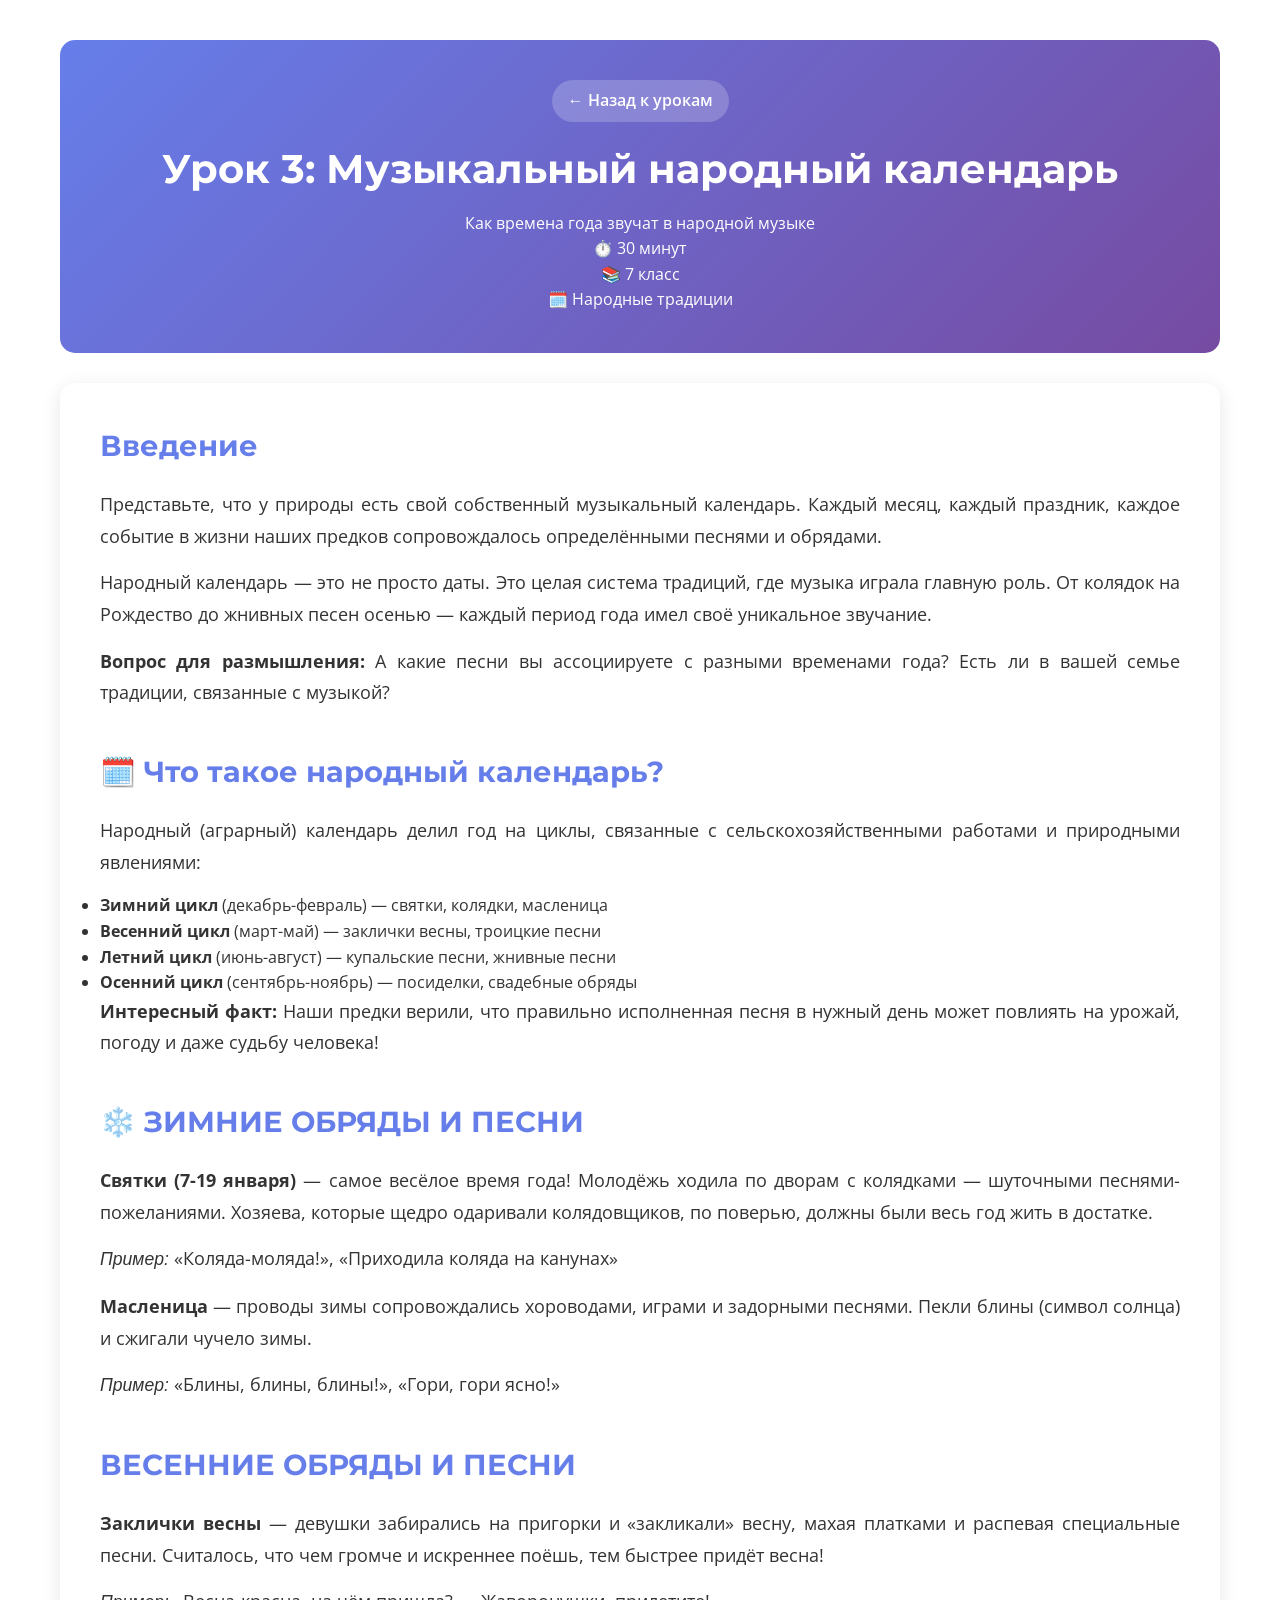
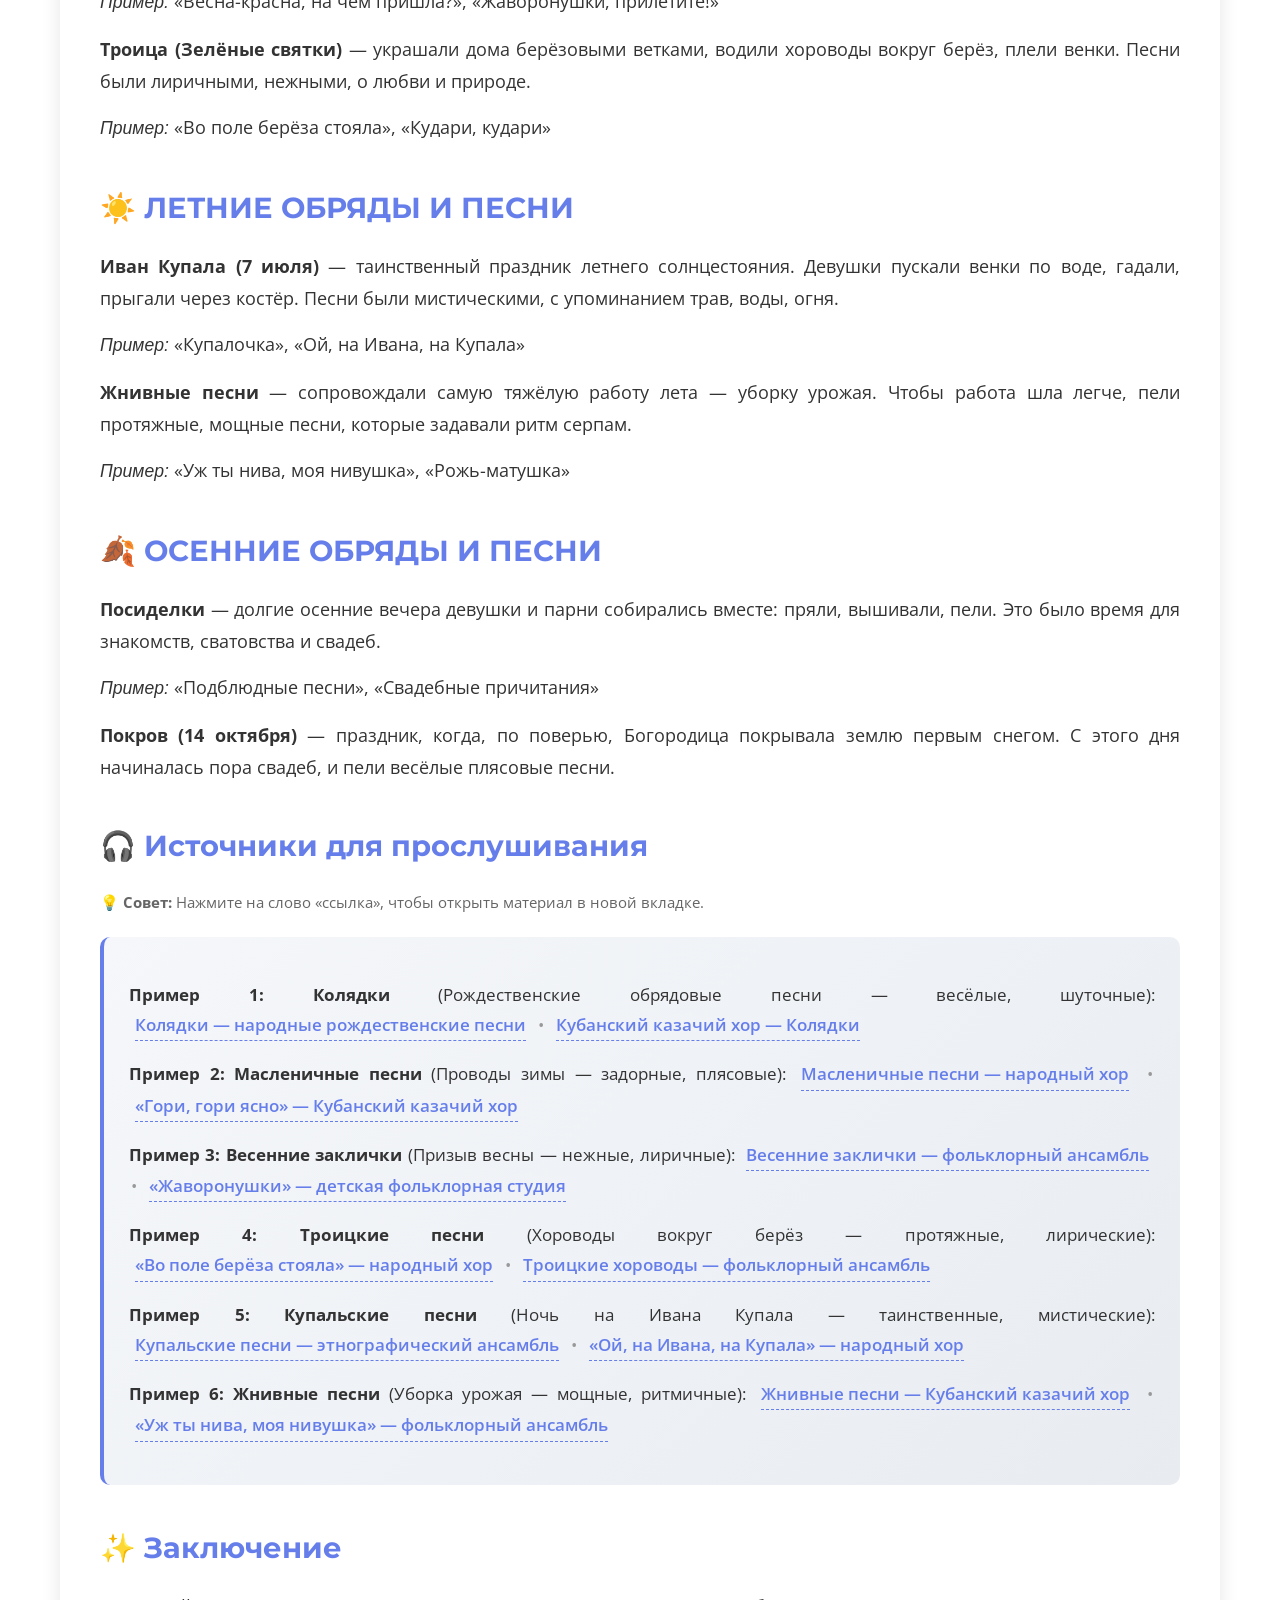
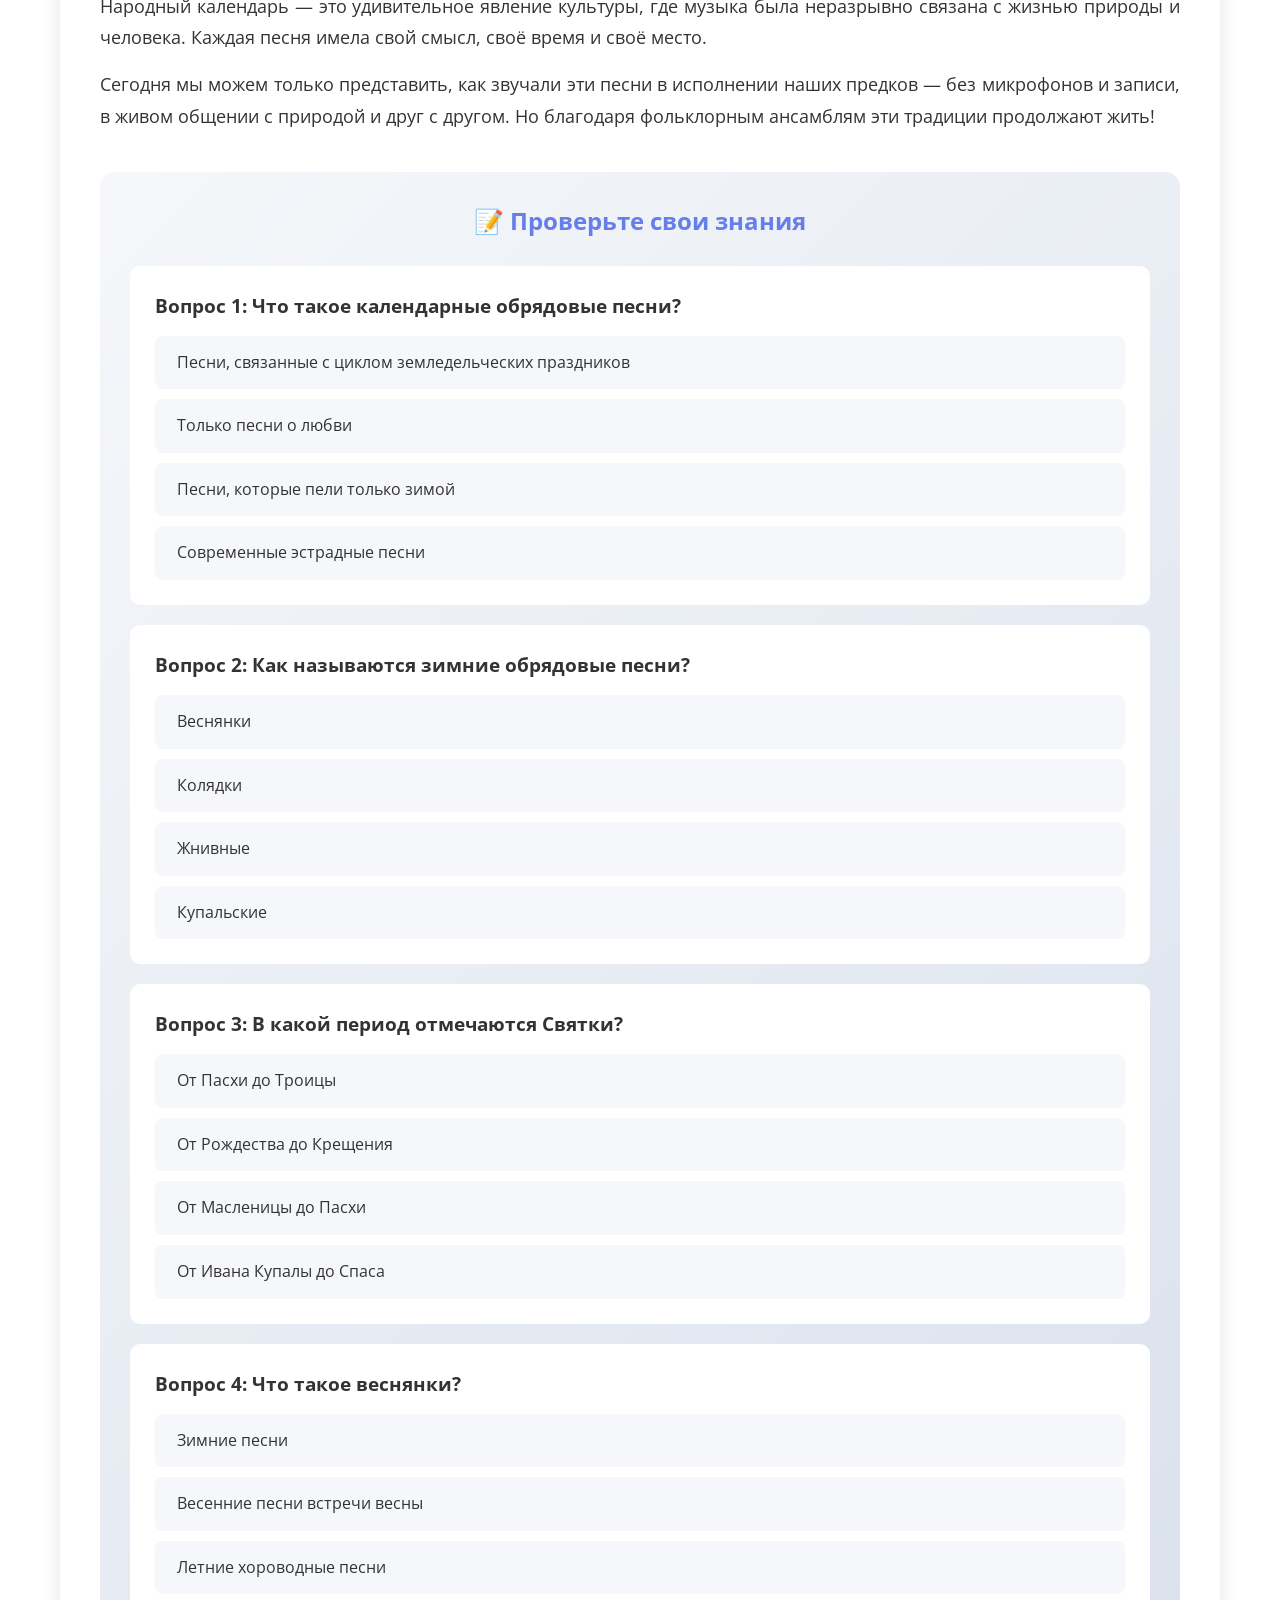
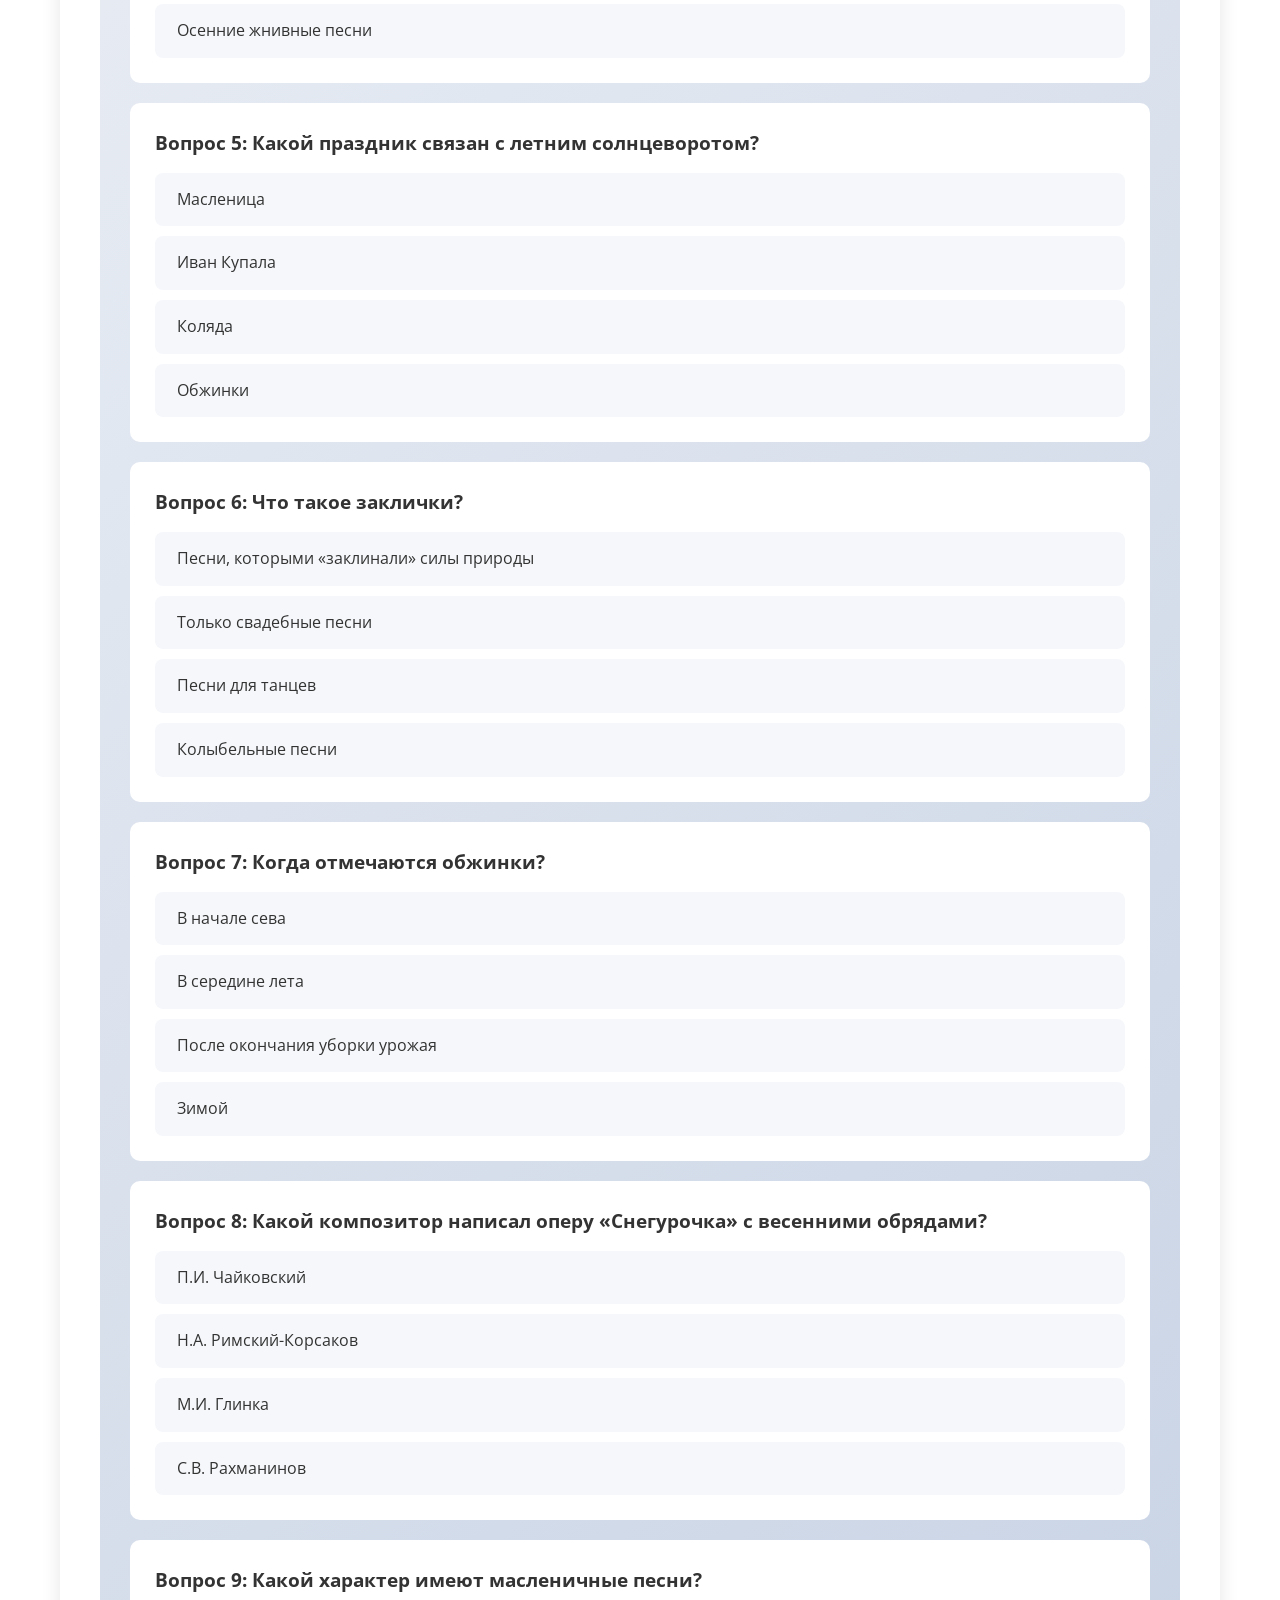
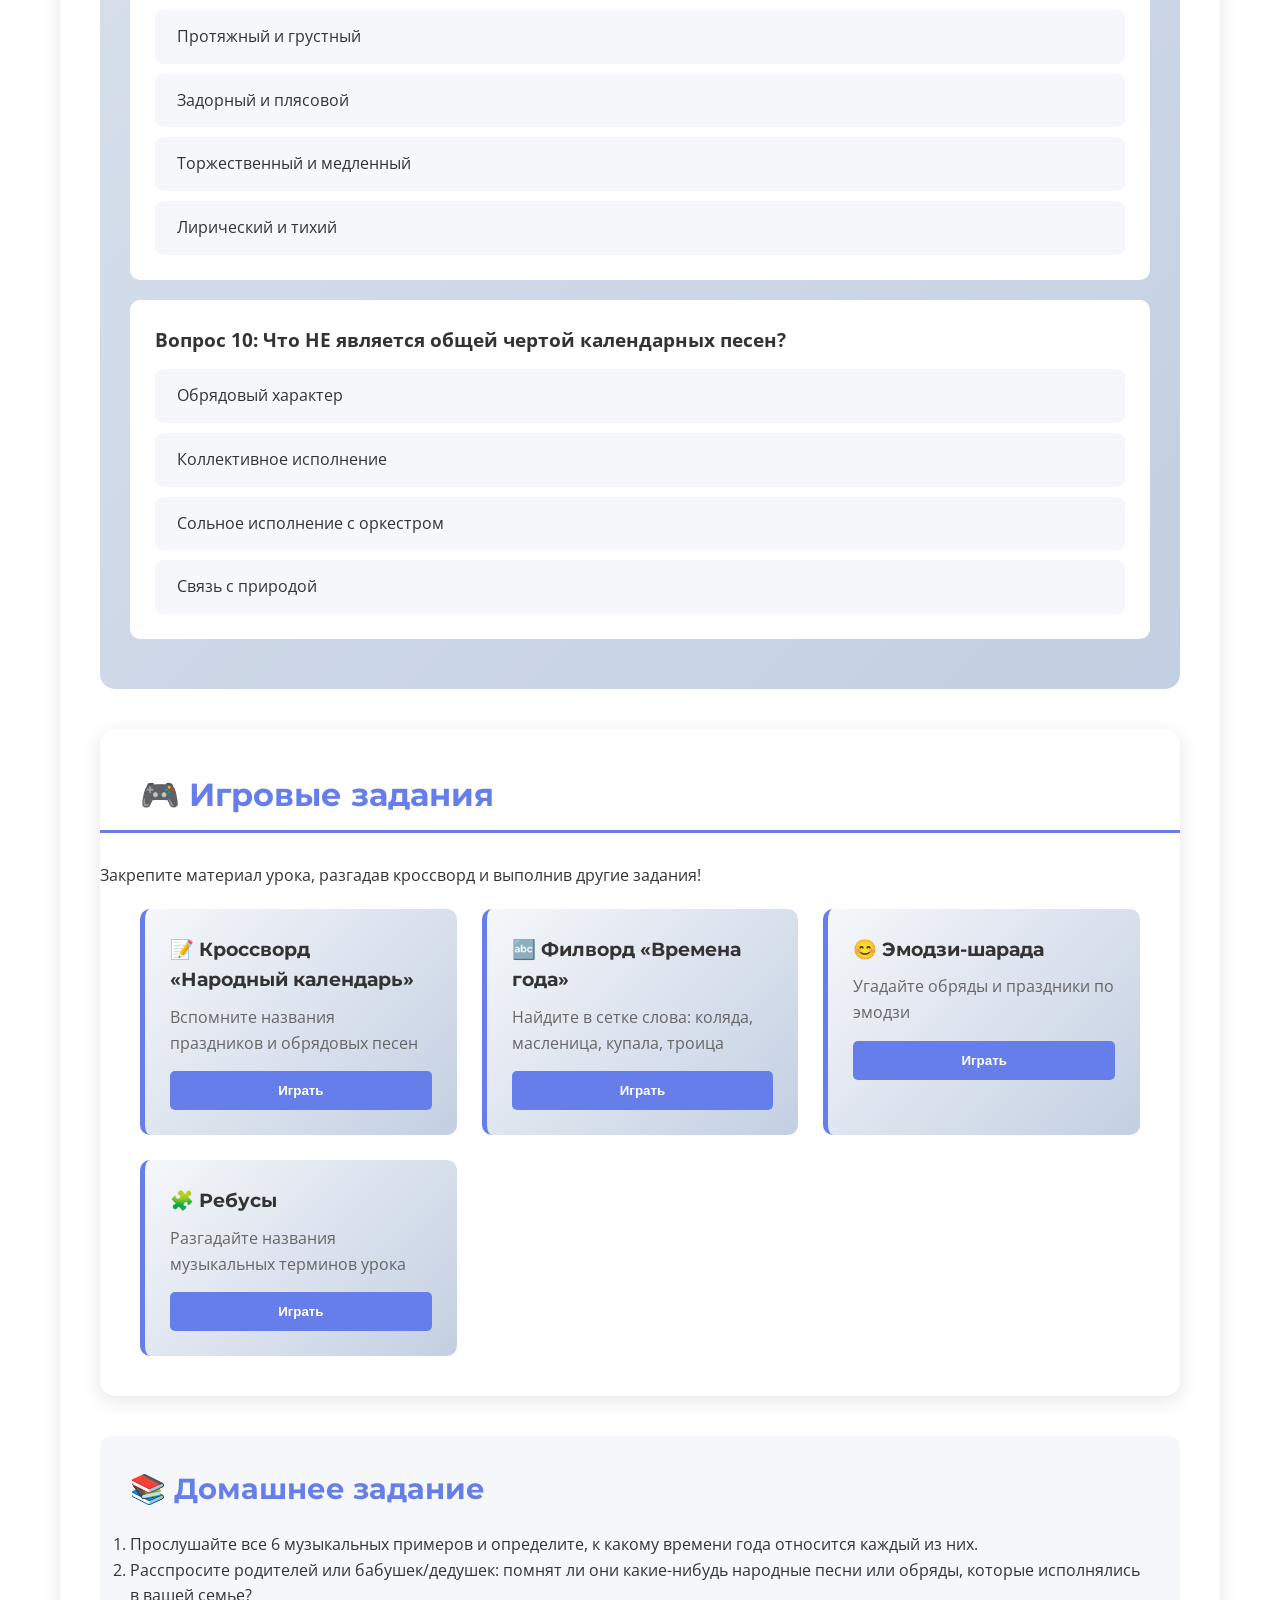
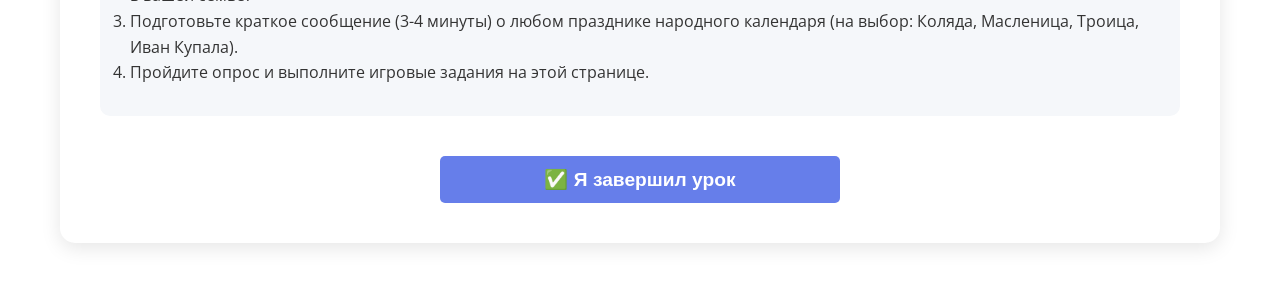
==== commit e8508960: "Update lesson3-grade7.html" ====
--- a/lesson3-grade7.html
+++ b/lesson3-grade7.html
@@ -7,6 +7,7 @@
     <link rel="stylesheet" href="style.css">
     <link href="https://fonts.googleapis.com/css2?family=Montserrat:wght@400;600;700&family=Open+Sans:wght@400;600&display=swap" rel="stylesheet">
     
+    <!-- Дополнительные стили для красивых ссылок-источников -->
     <style>
         .sources-container {
             background: linear-gradient(135deg, #f5f7fa 0%, #e8ecf1 100%);
@@ -37,530 +38,297 @@
             color: #999;
             margin: 0 2px;
         }
-        .info-box {
-            background: linear-gradient(135deg, #fff5e6, #ffe8cc);
-            border-left: 4px solid #fdcb6e;
-            padding: 1.5rem;
-            margin: 1.5rem 0;
-            border-radius: 8px;
-        }
-        .folk-text {
-            font-style: italic;
-            line-height: 1.8;
-            color: #2d3436;
-            font-size: 1.1em;
-        }
-        .comparison-table {
-            width: 100%;
-            border-collapse: collapse;
-            margin: 2rem 0;
-            background: white;
-            box-shadow: 0 2px 10px rgba(0,0,0,0.1);
-            border-radius: 8px;
-            overflow: hidden;
-        }
-        .comparison-table th {
-            background: #667eea;
-            color: white;
-            padding: 1rem;
-            text-align: left;
-        }
-        .comparison-table td {
-            padding: 1rem;
-            border-bottom: 1px solid #e0e0e0;
-        }
-        .comparison-table tr:hover {
-            background: #f5f7fa;
-        }
-        .feature-list {
-            list-style: none;
-            padding-left: 0;
-        }
-        .feature-list li {
-            margin-bottom: 12px;
-            position: relative;
-            padding-left: 30px;
-        }
-        .feature-list li::before {
-            content: '♪';
-            position: absolute;
-            left: 0;
-            top: 2px;
-            color: #667eea;
-            font-weight: bold;
-            font-size: 1.2em;
-        }
-        .terms-box {
-            background: #f5f7fa;
-            padding: 2rem;
-            border-radius: 10px;
-            margin: 2rem 0;
-        }
-        .terms-box ul {
-            list-style: none;
-            padding: 0;
-        }
-        .terms-box li {
-            margin-bottom: 1rem;
-            padding-left: 1.5rem;
-            position: relative;
-        }
-        .terms-box li::before {
-            content: '📌';
-            position: absolute;
-            left: 0;
-        }
     </style>
 </head>
 <body>
     <div class="lesson-page">
         <div class="container">
+            <!-- ШАПКА УРОКА -->
             <div class="lesson-header">
                 <a href="index.html" class="back-btn">← Назад к урокам</a>
                 <h1>Урок 3: Музыкальный народный календарь</h1>
-                <p class="lesson-subtitle">Календарные обрядовые песни русского народа: от колядок до жнивных</p>
+                <p class="lesson-subtitle">Как времена года звучат в народной музыке</p>
                 <div class="lesson-meta">
-                    <div class="meta-item">️ 30 минут</div>
+                    <div class="meta-item">⏱️ 30 минут</div>
                     <div class="meta-item">📚 7 класс</div>
-                    <div class="meta-item">🎼 Календарные обряды</div>
+                    <div class="meta-item">🗓️ Народные традиции</div>
                 </div>
             </div>
 
+            <!-- ОСНОВНОЕ СОДЕРЖИМОЕ УРОКА -->
             <div class="lesson-content">
+                
                 <!-- ВВЕДЕНИЕ -->
                 <div class="lesson-section">
-                    <h2>📖 Введение. Что такое народный календарь?</h2>
-                    <p>
-                        Представьте себе жизнь русского крестьянина несколько столетий назад. У него не было привычного нам календаря с выходными и праздниками. Но год всё равно делился на важные периоды — время сева, время сбора урожая, время зимнего отдыха. Каждый такой период отмечался особыми обрядами, а обряды невозможно было представить без песен.
-                    </p>
-                    <p>
-                        <strong>Народный календарь</strong> — это система земледельческих праздников и обрядов, связанных с циклом сельскохозяйственных работ и сменой времён года. Каждый праздник сопровождался особыми песнями, которые назывались <strong>календарными обрядовыми</strong>.
-                    </p>
-                    <p>
-                        Эти песни не просто развлекали — они имели глубокий смысл. С их помощью люди обращались к силам природы, просили хорошего урожая, благодарили за него, прогоняли зиму и встречали весну.
-                    </p>
-                </div>
-
-                <!-- ГОДОВОЙ КРУГ -->
-                <div class="lesson-section">
-                    <h2>🔄 Годовой круг: четыре времени года — четыре цикла песен</h2>
-                    <p>
-                        Народный календарь делится на четыре больших цикла, соответствующих временам года:
-                    </p>
-                    <ol style="line-height: 1.8; padding-left: 20px;">
-                        <li><strong>Зимний цикл</strong> — Святки, колядки, масленичные песни</li>
-                        <li><strong>Весенний цикл</strong> — веснянки, заклички, благовещенские песни</li>
-                        <li><strong>Летний цикл</strong> — купальские, русальные, жнивные песни</li>
-                        <li><strong>Осенний цикл</strong> — обжинки, свадебные, осенние лирические песни</li>
-                    </ol>
-                </div>
-
-                <!-- ЗИМНИЙ ЦИКЛ -->
-                <div class="lesson-section">
-                    <h2>❄️ Зимний цикл: Святки и колядки</h2>
-                    
-                    <h3>Святки — от Рождества до Крещения</h3>
-                    <p>
-                        <strong>Святки</strong> (святые вечера) — период от Рождества (7 января) до Крещения (19 января). Это время веселья, гаданий, хождения по дворам с песнями. Главные песни этого периода — <strong>колядки</strong>.
-                    </p>
-                    <p>
-                        Слово «коляда» происходит от названия римского праздника Календ (начало месяца). На Руси колядки соединились с древними славянскими обрядами встречи зимнего солнцеворота.
-                    </p>
-
-                    <h3>Как колядовали?</h3>
-                    <p>
-                        Группы молодых людей (колядовщиков) ходили от дома к дому, пели специальные песни — <strong>колядки</strong>, в которых желали хозяевам здоровья, богатства, хорошего урожая. Взамен они получали угощения: пироги, колбасы, монеты, яблоки.
-                    </p>
-                    <p>
-                        Типичная колядка содержала:
-                    </p>
-                    <ul style="line-height: 1.8; padding-left: 20px;">
-                        <li>Обращение к хозяевам («Ты ли, хозяин, хозяинушко...»)</li>
-                        <li>Похвалу дому и семье</li>
-                        <li>Пожелания благополучия</li>
-                        <li>Требование угощения («Выносите скорей, не жалейте!»)</li>
+                    <h2> Введение</h2>
+                    <p>
+                        Представьте, что у природы есть свой собственный музыкальный календарь. 
+                        Каждый месяц, каждый праздник, каждое событие в жизни наших предков 
+                        сопровождалось определёнными песнями и обрядами.
+                    </p>
+                    <p>
+                        Народный календарь — это не просто даты. Это целая система традиций, 
+                        где музыка играла главную роль. От колядок на Рождество до жнивных 
+                        песен осенью — каждый период года имел своё уникальное звучание.
+                    </p>
+                    <p>
+                        <strong>Вопрос для размышления:</strong> А какие песни вы ассоциируете 
+                        с разными временами года? Есть ли в вашей семье традиции, связанные 
+                        с музыкой?
+                    </p>
+                </div>
+
+                <!-- ОСНОВНАЯ ЧАСТЬ 1 -->
+                <div class="lesson-section">
+                    <h2>🗓️ Что такое народный календарь?</h2>
+                    <p>
+                        Народный (аграрный) календарь делил год на циклы, связанные с 
+                        сельскохозяйственными работами и природными явлениями:
+                    </p>
+                    <ul>
+                        <li><strong>Зимний цикл</strong> (декабрь-февраль) — святки, колядки, масленица</li>
+                        <li><strong>Весенний цикл</strong> (март-май) — заклички весны, троицкие песни</li>
+                        <li><strong>Летний цикл</strong> (июнь-август) — купальские песни, жнивные песни</li>
+                        <li><strong>Осенний цикл</strong> (сентябрь-ноябрь) — посиделки, свадебные обряды</li>
                     </ul>
-
-                    <div class="info-box">
-                        <h4>📜 Пример колядки (Архангельская губерния)</h4>
-                        <p class="folk-text">
-                            <em>Коляда, коляда,<br>
-                            Приезжай к нам сюда!<br>
-                            Дай тебе, хозяин,<br>
-                            Бог здоровья нажить,<br>
-                            Со здоровьичком прожить.<br>
-                            Ты ли, хозяин, хозяинушко,<br>
-                            Ты вставай-ка ранёшенько,<br>
-                            Затопи печь жарёшенько.</em>
+                    <p>
+                        <strong>Интересный факт:</strong> Наши предки верили, что правильно 
+                        исполненная песня в нужный день может повлиять на урожай, погоду 
+                        и даже судьбу человека!
+                    </p>
+                </div>
+
+                <!-- ОСНОВНАЯ ЧАСТЬ 2 -->
+                <div class="lesson-section">
+                    <h2>❄️ ЗИМНИЕ ОБРЯДЫ И ПЕСНИ</h2>
+                    <p>
+                        <strong>Святки (7-19 января)</strong> — самое весёлое время года! 
+                        Молодёжь ходила по дворам с колядками — шуточными песнями-пожеланиями. 
+                        Хозяева, которые щедро одаривали колядовщиков, по поверью, должны 
+                        были весь год жить в достатке.
+                    </p>
+                    <p>
+                        <em>Пример:</em> «Коляда-моляда!», «Приходила коляда на канунах»
+                    </p>
+                    
+                    <p>
+                        <strong>Масленица</strong> — проводы зимы сопровождались хороводами, 
+                        играми и задорными песнями. Пекли блины (символ солнца) и сжигали 
+                        чучело зимы.
+                    </p>
+                    <p>
+                        <em>Пример:</em> «Блины, блины, блины!», «Гори, гори ясно!»
+                    </p>
+                </div>
+
+                <!-- ОСНОВНАЯ ЧАСТЬ 3 -->
+                <div class="lesson-section">
+                    <h2> ВЕСЕННИЕ ОБРЯДЫ И ПЕСНИ</h2>
+                    <p>
+                        <strong>Заклички весны</strong> — девушки забирались на пригорки и 
+                        «закликали» весну, махая платками и распевая специальные песни. 
+                        Считалось, что чем громче и искреннее поёшь, тем быстрее придёт весна!
+                    </p>
+                    <p>
+                        <em>Пример:</em> «Весна-красна, на чём пришла?», «Жаворонушки, прилетите!»
+                    </p>
+                    
+                    <p>
+                        <strong>Троица (Зелёные святки)</strong> — украшали дома берёзовыми 
+                        ветками, водили хороводы вокруг берёз, плели венки. Песни были 
+                        лиричными, нежными, о любви и природе.
+                    </p>
+                    <p>
+                        <em>Пример:</em> «Во поле берёза стояла», «Кудари, кудари»
+                    </p>
+                </div>
+
+                <!-- ОСНОВНАЯ ЧАСТЬ 4 -->
+                <div class="lesson-section">
+                    <h2>☀️ ЛЕТНИЕ ОБРЯДЫ И ПЕСНИ</h2>
+                    <p>
+                        <strong>Иван Купала (7 июля)</strong> — таинственный праздник летнего 
+                        солнцестояния. Девушки пускали венки по воде, гадали, прыгали через 
+                        костёр. Песни были мистическими, с упоминанием трав, воды, огня.
+                    </p>
+                    <p>
+                        <em>Пример:</em> «Купалочка», «Ой, на Ивана, на Купала»
+                    </p>
+                    
+                    <p>
+                        <strong>Жнивные песни</strong> — сопровождали самую тяжёлую работу 
+                        лета — уборку урожая. Чтобы работа шла легче, пели протяжные, 
+                        мощные песни, которые задавали ритм серпам.
+                    </p>
+                    <p>
+                        <em>Пример:</em> «Уж ты нива, моя нивушка», «Рожь-матушка»
+                    </p>
+                </div>
+
+                <!-- ОСНОВНАЯ ЧАСТЬ 5 -->
+                <div class="lesson-section">
+                    <h2>🍂 ОСЕННИЕ ОБРЯДЫ И ПЕСНИ</h2>
+                    <p>
+                        <strong>Посиделки</strong> — долгие осенние вечера девушки и парни 
+                        собирались вместе: пряли, вышивали, пели. Это было время для 
+                        знакомств, сватовства и свадеб.
+                    </p>
+                    <p>
+                        <em>Пример:</em> «Подблюдные песни», «Свадебные причитания»
+                    </p>
+                    
+                    <p>
+                        <strong>Покров (14 октября)</strong> — праздник, когда, по поверью, 
+                        Богородица покрывала землю первым снегом. С этого дня начиналась 
+                        пора свадеб, и пели весёлые плясовые песни.
+                    </p>
+                </div>
+
+                <!-- ИСТОЧНИКИ ДЛЯ ПРОСЛУШИВАНИЯ -->
+                <div class="lesson-section">
+                    <h2>🎧 Источники для прослушивания</h2>
+                    <p style="margin-bottom: 20px; color: #666; font-size: 0.95em;">
+                        💡 <strong>Совет:</strong> Нажмите на слово «ссылка», чтобы открыть материал в новой вкладке.
+                    </p>
+                    
+                    <div class="sources-container">
+                        <p>
+                            <strong>Пример 1: Колядки</strong> (Рождественские обрядовые песни — весёлые, шуточные): 
+                            <a href="https://vkvideo.ru/video-111654097_456239021" target="_blank" class="source-link">Колядки — народные рождественские песни</a>
+                            <span class="separator">•</span>
+                            <a href="https://vkvideo.ru/video-851904_456240567" target="_blank" class="source-link">Кубанский казачий хор — Колядки</a>
+                        </p>
+
+                        <p>
+                            <strong>Пример 2: Масленичные песни</strong> (Проводы зимы — задорные, плясовые): 
+                            <a href="https://vkvideo.ru/video-14374356_456239456" target="_blank" class="source-link">Масленичные песни — народный хор</a>
+                            <span class="separator">•</span>
+                            <a href="https://vkvideo.ru/video-851904_456240623" target="_blank" class="source-link">«Гори, гори ясно» — Кубанский казачий хор</a>
+                        </p>
+
+                        <p>
+                            <strong>Пример 3: Весенние заклички</strong> (Призыв весны — нежные, лиричные): 
+                            <a href="https://vkvideo.ru/video-111654097_456239089" target="_blank" class="source-link">Весенние заклички — фольклорный ансамбль</a>
+                            <span class="separator">•</span>
+                            <a href="https://vkvideo.ru/video-195667985_456244012" target="_blank" class="source-link">«Жаворонушки» — детская фольклорная студия</a>
+                        </p>
+
+                        <p>
+                            <strong>Пример 4: Троицкие песни</strong> (Хороводы вокруг берёз — протяжные, лирические): 
+                            <a href="https://vkvideo.ru/video-851904_456240678" target="_blank" class="source-link">«Во поле берёза стояла» — народный хор</a>
+                            <span class="separator">•</span>
+                            <a href="https://vkvideo.ru/video-111654097_456239123" target="_blank" class="source-link">Троицкие хороводы — фольклорный ансамбль</a>
+                        </p>
+
+                        <p>
+                            <strong>Пример 5: Купальские песни</strong> (Ночь на Ивана Купала — таинственные, мистические): 
+                            <a href="https://vkvideo.ru/video-14374356_456239501" target="_blank" class="source-link">Купальские песни — этнографический ансамбль</a>
+                            <span class="separator">•</span>
+                            <a href="https://vkvideo.ru/video-111654097_456239156" target="_blank" class="source-link">«Ой, на Ивана, на Купала» — народный хор</a>
+                        </p>
+
+                        <p>
+                            <strong>Пример 6: Жнивные песни</strong> (Уборка урожая — мощные, ритмичные): 
+                            <a href="https://vkvideo.ru/video-851904_456240712" target="_blank" class="source-link">Жнивные песни — Кубанский казачий хор</a>
+                            <span class="separator">•</span>
+                            <a href="https://vkvideo.ru/video-111654097_456239189" target="_blank" class="source-link">«Уж ты нива, моя нивушка» — фольклорный ансамбль</a>
                         </p>
                     </div>
-
-                    <h3>Овсени (усени) — новогодние песни</h3>
-                    <p>
-                        Кроме колядок, на Святках исполнялись <strong>овсени</strong> (или усени) — песни, которые пели в новогоднюю ночь (старый Новый год — 14 января). Они отличались более торжественным характером и часто содержали пожелания благополучия на весь будущий год.
-                    </p>
-
-                    <h3>Масленица — проводы зимы</h3>
-                    <p>
-                        <strong>Масленица</strong> — один из самых весёлых праздников русского народа. Она отмечается в неделю перед Великим постом (февраль-март) и символизирует проводы зимы и встречу весны.
-                    </p>
-                    <p>
-                        Каждый день масленичной недели имел своё название и значение:
-                    </p>
-                    <ul style="line-height: 1.8; padding-left: 20px;">
-                        <li><strong>Понедельник</strong> — «Встреча»</li>
-                        <li><strong>Вторник</strong> — «Заигрыши»</li>
-                        <li><strong>Среда</strong> — «Лакомка»</li>
-                        <li><strong>Четверг</strong> — «Разгул» (самый весёлый день)</li>
-                        <li><strong>Пятница</strong> — «Тёщины вечерки»</li>
-                        <li><strong>Суббота</strong> — «Золовкины посиделки»</li>
-                        <li><strong>Воскресенье</strong> — «Прощёный день»</li>
-                    </ul>
-
-                    <h3>Масленичные песни</h3>
-                    <p>
-                        Масленичные песни отличались <strong>задорным, плясовым характером</strong>. Они сопровождались хороводами, играми, катанием с горок, кулачными боями. В песнях часто упоминалась сама Масленица — её и приветствовали, и дразнили, и провожали.
-                    </p>
-
-                    <div class="info-box">
-                        <h4>📜 Масленичная песня (Курская губерния)</h4>
-                        <p class="folk-text">
-                            <em>А мы Масленицу повстречали,<br>
-                            Сыром гору набивали,<br>
-                            Маслом гору поливали,<br>
-                            На широк двор зазывали.<br>
-                            Как со широка двора<br>
-                            Туда ли, в терем высок,<br>
-                            Честному господину.</em>
-                        </p>
-                    </div>
-                </div>
-
-                <!-- ВЕСЕННИЙ ЦИКЛ -->
-                <div class="lesson-section">
-                    <h2>🌸 Весенний цикл: веснянки и заклички</h2>
-                    
-                    <h3>Веснянки — песни встречи весны</h3>
-                    <p>
-                        <strong>Веснянки</strong> — весенние обрядовые песни, которые пели в марте-апреле, когда природа пробуждалась от зимнего сна. Их главная задача — <strong>«закликать» весну</strong>, ускорить её приход.
-                    </p>
-                    <p>
-                        Веснянки пели молодёжь и дети. Они выходили на пригорки, в поля, высоко поднимали руки к небу и пели, обращаясь к весне:
-                    </p>
-
-                    <div class="info-box">
-                        <h4>📜 Веснянка (орловский вариант)</h4>
-                        <p class="folk-text">
-                            <em>Весна, весна красная,<br>
-                            Приди, весна, с радостью,<br>
-                            С радостью, с радостью,<br>
-                            С великою милостью!<br>
-                            Со льном высоким,<br>
-                            С корнем глубоким,<br>
-                            С хлебами обильными!</em>
-                        </p>
-                    </div>
-
-                    <h3>Заклички — обращение к силам природы</h3>
-                    <p>
-                        <strong>Заклички</strong> — особый вид календарных песен, в которых люди «заклинали» (призывали) силы природы: солнце, дождь, ветер. Они отличались краткостью, повторяющимися формулами, обращением к природным явлениям.
-                    </p>
-
-                    <div class="info-box">
-                        <h4>📜 Закличка солнцу</h4>
-                        <p class="folk-text">
-                            <em>Солнышко-вёдрышко,<br>
-                            Выгляни в окошко!<br>
-                            Твои детки плачут,<br>
-                            По камушкам скачут.</em>
-                        </p>
-                    </div>
-
-                    <h3>Благовещенские и Юрьевские песни</h3>
-                    <p>
-                        <strong>Благовещение</strong> (7 апреля) — один из важнейших весенних праздников. Считалось, что в этот день «птица гнезда не вьёт» — даже природа отдыхает. Песни этого дня были торжественными, благоговейными.
-                    </p>
-                    <p>
-                        <strong>Юрьев день</strong> (6 мая, день Святого Георгия) — праздник пастухов и скотоводов. В этот день впервые выгоняли скот на пастбище. Специальные <strong>«выкликки»</strong> помогали защитить животных от хищников и болезней.
-                    </p>
-                </div>
-
-                <!-- ЛЕТНИЙ ЦИКЛ -->
-                <div class="lesson-section">
-                    <h2>☀️ Летний цикл: Иван Купала и жнивные песни</h2>
-                    
-                    <h3>Купальские песни — праздник летнего солнцеворота</h3>
-                    <p>
-                        <strong>Иван Купала</strong> (7 июля) — один из самых красивых и мистических праздников славян. Он связан с летним солнцеворотом — самой короткой ночью в году. В эту ночь зажигали костры, прыгали через них, плели венки и пускали их по воде, искали цветущий папоротник.
-                    </p>
-                    <p>
-                        Купальские песни отличались особым характером: в них соединялись лирические, хороводные и обрядовые элементы. Часто они имели припев <em>«Купала, Купала, мы купались!»</em>
-                    </p>
-
-                    <div class="info-box">
-                        <h4>📜 Купальская песня (Тульская губерния)</h4>
-                        <p class="folk-text">
-                            <em>Купалися, купалися,<br>
-                            Мы на Ивана Купалу!<br>
-                            Купался Иван на бережку,<br>
-                            Обмывался белым молочком,<br>
-                            Утирался чистым полотенцем.<br>
-                            Купа-ла, Купа-ла!<br>
-                            На Ивана, на Купалу!</em>
-                        </p>
-                    </div>
-
-                    <h3>Жнивные песни — время уборки урожая</h3>
-                    <p>
-                        <strong>Жниво</strong> — уборка хлеба серпом. Это была тяжёлая коллективная работа, и чтобы облегчить её, женщины пели <strong>жнивные песни</strong>. Они помогали держать ритм работы, отвлекали от усталости.
-                    </p>
-                    <p>
-                        Жнивные песни отличались <strong>протяжным, лирическим характером</strong>. В них часто звучали темы труда, благодарности земле, обращения к «батюшке-урожаю».
-                    </p>
-
-                    <h3>Обжинки — праздник окончания жатвы</h3>
-                    <p>
-                        Когда заканчивали жать, устраивали <strong>обжинки</strong> — праздник окончания уборки урожая. Из последних колосьев плели венок, водили хороводы, пели особые <strong>«обжиночные» песни</strong>. Венок торжественно вносили в дом хозяина и хранили до следующего посева.
-                    </p>
-                </div>
-
-                <!-- МУЗЫКАЛЬНЫЕ ОСОБЕННОСТИ -->
-                <div class="lesson-section">
-                    <h2>🎼 Музыкальные особенности календарных песен</h2>
-                    <p>
-                        Календарные обрядовые песни имеют общие черты, но каждый цикл отличается своим характером:
-                    </p>
-
-                    <table class="comparison-table">
-                        <thead>
-                            <tr>
-                                <th>Цикл</th>
-                                <th>Характер музыки</th>
-                                <th>Основные жанры</th>
-                                <th>Темп</th>
-                            </tr>
-                        </thead>
-                        <tbody>
-                            <tr>
-                                <td><strong>Зимний</strong></td>
-                                <td>Торжественный, призывный</td>
-                                <td>Колядки, овсени</td>
-                                <td>Умеренный</td>
-                            </tr>
-                            <tr>
-                                <td><strong>Весенний</strong></td>
-                                <td>Светлый, радостный, зазывной</td>
-                                <td>Веснянки, заклички</td>
-                                <td>Подвижный</td>
-                            </tr>
-                            <tr>
-                                <td><strong>Летний</strong></td>
-                                <td>Хороводный, лирический</td>
-                                <td>Купальские, жнивные</td>
-                                <td>Различный</td>
-                            </tr>
-                            <tr>
-                                <td><strong>Осенний</strong></td>
-                                <td>Протяжный, лирический</td>
-                                <td>Обжиночные, свадебные</td>
-                                <td>Медленный</td>
-                            </tr>
-                        </tbody>
-                    </table>
-
-                    <h3>Общие черты календарных песен</h3>
-                    <p>Несмотря на различия, все календарные песни объединяют общие черты:</p>
-                    <ul class="feature-list">
-                        <li><strong>Обрядовый характер</strong> — песни исполнялись в определённое время года и в связи с конкретным обрядом.</li>
-                        <li><strong>Коллективное исполнение</strong> — большинство песен пели хором, хором же водили хороводы.</li>
-                        <li><strong>Связь с природой</strong> — в песнях постоянно упоминаются природные явления, времена года, растения, животные.</li>
-                        <li><strong>Магическая функция</strong> — песни должны были влиять на природу: вызвать дождь, ускорить весну, обеспечить урожай.</li>
-                        <li><strong>Традиционные формулы</strong> — в песнях используются повторяющиеся зачины, припевы, обращения.</li>
-                        <li><strong>Сочетание с действиями</strong> — песни сопровождались хороводами, играми, обрядовыми действиями.</li>
-                    </ul>
-
-                    <h3>Музыкальный язык календарных песен</h3>
-                    <p>Календарные песни имеют характерные музыкальные особенности:</p>
-                    <ul class="feature-list">
-                        <li><strong>Ладовая основа</strong> — чаще всего используются народный минор (натуральный), миксолидийский и дорийский лады.</li>
-                        <li><strong>Узкий диапазон</strong> — мелодии обычно охватывают октаву или квинту.</li>
-                        <li><strong>Повторность</strong> — повторяющиеся музыкальные фразы, рефрены.</li>
-                        <li><strong>Связь с текстом</strong> — музыкальный ритм следует за ритмом стиха.</li>
-                        <li><strong>Призывные интонации</strong> — восходящие мелодические линии, особенно в закличках.</li>
-                    </ul>
-                </div>
-
-                <!-- КАЛЕНДАРНЫЕ ПЕСНИ В ТВОРЧЕСТВЕ КОМПОЗИТОРОВ -->
-                <div class="lesson-section">
-                    <h2> Календарные песни в творчестве композиторов</h2>
-                    <p>
-                        Русские композиторы-классики часто обращались к календарным песням, используя их в своих произведениях:
-                    </p>
-                    <ul style="line-height: 1.8; padding-left: 20px;">
-                        <li><strong>Н.А. Римский-Корсаков</strong> — опера «Снегурочка» (весенние обряды)</li>
-                        <li><strong>П.И. Чайковский</strong> — «Детский альбом» («Баба-яга», «Камаринская»)</li>
-                        <li><strong>И.Ф. Стравинский</strong> — балет «Весна священная» (языческие обряды)</li>
-                        <li><strong>С.В. Рахманинов</strong> — обработка народных песен</li>
-                        <li><strong>А.К. Лядов</strong> — «Кикимора», «Баба-яга»</li>
-                    </ul>
-                </div>
-
-                <!-- СОВРЕМЕННАЯ ЖИЗНЬ ТРАДИЦИЙ -->
-                <div class="lesson-section">
-                    <h2>🌍 Современная жизнь календарных традиций</h2>
-                    <p>
-                        Сегодня календарные обрядовые песни живут в нескольких формах:
-                    </p>
-                    <ul style="line-height: 1.8; padding-left: 20px;">
-                        <li><strong>Фольклорные ансамбли</strong> — профессиональные и любительские коллективы, сохраняющие традиции.</li>
-                        <li><strong>Народные праздники</strong> — Масленица, Иван Купала, Коляда отмечаются во многих городах.</li>
-                        <li><strong>Этнографические музеи</strong> — хранят записи и реконструируют обряды.</li>
-                        <li><strong>Научные исследования</strong> — фольклористы продолжают собирать и изучать песни.</li>
-                        <li><strong>Современная музыка</strong> — элементы календарных песен используют в фолк-роке, этно-электронике.</li>
-                    </ul>
-                </div>
-
-                <!-- ИСТОЧНИКИ ДЛЯ ПРОСЛУШИВАНИЯ (ОТДЕЛЬНЫЙ БЛОК) -->
-                <div class="lesson-section">
-                    <h2>🎧 Источники для прослушивания и просмотра</h2>
-                    <p style="margin-bottom: 20px; color: #666; font-size: 0.95em;">
-                        💡 <strong>Совет:</strong> Нажмите на название, чтобы открыть аутентичную запись или реконструкцию в новой вкладке.
-                    </p>
-                    
-                    <div class="sources-container">
-                        <p>
-                            <strong>Пример 1: Русская колядка</strong> (Традиционное исполнение): 
-                            <a href="https://upload.wikimedia.org/wikipedia/commons/5/5a/Kolyadka.ogg" target="_blank" class="source-link"> Аудио: Традиционная русская колядка (Wikimedia Commons)</a>
-                            <span class="separator">•</span>
-                            <a href="https://vkvideo.ru/video-23217281_456239276" target="_blank" class="source-link"> Видео: Колядование на колёсной лире</a>
-                        </p>
-
-                        <p>
-                            <strong>Пример 2: Масленичная песня</strong> (Плясовой характер): 
-                            <a href="https://archive.org/download/RussianFolkSongs/Maslenitsa.ogg" target="_blank" class="source-link">🎵 Аудио: Масленичная плясовая песня (Archive.org)</a>
-                            <span class="separator">•</span>
-                            <a href="https://vkvideo.ru/video-518518997_456239026" target="_blank" class="source-link">🎬 Видео: Ансамбль "Живы традиции Руси" - Масленица</a>
-                        </p>
-
-                        <p>
-                            <strong>Пример 3: Веснянка и закличка</strong> (Светлое звучание): 
-                            <a href="https://upload.wikimedia.org/wikipedia/commons/a/a7/Vesnyanka.ogg" target="_blank" class="source-link">🎵 Аудио: Весенняя закличка (Wikimedia Commons)</a>
-                            <span class="separator">•</span>
-                            <a href="https://vkvideo.ru/video-56931698_171305686" target="_blank" class="source-link"> Видео: ГАХА "Берёзка" - весенние хороводы</a>
-                        </p>
-
-                        <p>
-                            <strong>Пример 4: Купальская песня</strong> (Хороводный ритм): 
-                            <a href="https://upload.wikimedia.org/wikipedia/commons/7/7e/Kupalska.ogg" target="_blank" class="source-link">🎵 Аудио: Купальская хороводная песня (Wikimedia Commons)</a>
-                            <span class="separator">•</span>
-                            <a href="https://vkvideo.ru/video-74227904_456240349" target="_blank" class="source-link">🎬 Видео: Этнодеревня "Пожарище" - купальские обряды</a>
-                        </p>
-
-                        <p>
-                            <strong>Пример 5: Сравнение жанров</strong> (Разные циклы календаря): 
-                            <a href="https://vkvideo.ru/video-209957910_456239219" target="_blank" class="source-link"> Аудио: Сравнение колядок и веснянок (Группа "Репа")</a>
-                        </p>
-
-                        <p>
-                            <strong>Пример 6: Классическая музыка</strong> (Обработка народных тем): 
-                            <a href="https://vkvideo.ru/video-16088523_456239614" target="_blank" class="source-link"> П.И. Чайковский «Весна. Масленица» из «Времён года»</a>
-                        </p>
-                    </div>
                 </div>
 
                 <!-- ЗАКЛЮЧЕНИЕ -->
                 <div class="lesson-section">
                     <h2>✨ Заключение</h2>
                     <p>
-                        Музыкальный народный календарь — это уникальное явление русской культуры. Через календарные песни мы можем понять, как жили наши предки, что они ценили, о чём мечтали, чего боялись. Эти песни — не просто музыка, а настоящая энциклопедия народной жизни.
-                    </p>
-                    <p>
-                        Изучая календарные обрядовые песни, мы приобщаемся к мудрости поколений, учимся понимать красоту народной музыки, сохраняем культурное наследие для будущих поколений.
-                    </p>
-                    <div class="info-box" style="text-align: center; font-size: 1.2em;">
-                        <p class="folk-text">
-                            <em>«Народная песня — это история народа, рассказанная им самим»</em>
-                        </p>
-                    </div>
-                </div>
-
-                <!-- КЛЮЧЕВЫЕ ТЕРМИНЫ -->
-                <div class="lesson-section">
-                    <h2>📚 Ключевые термины урока</h2>
-                    <div class="terms-box">
-                        <ul>
-                            <li><strong>Календарные обрядовые песни</strong> — песни, связанные с циклом земледельческих праздников.</li>
-                            <li><strong>Колядки</strong> — святочные песни, которые пели при хождении по дворам.</li>
-                            <li><strong>Веснянки</strong> — весенние песни встречи весны.</li>
-                            <li><strong>Заклички</strong> — короткие песни-обращения к силам природы.</li>
-                            <li><strong>Купальские песни</strong> — песни праздника Ивана Купалы.</li>
-                            <li><strong>Жнивные песни</strong> — песни, сопровождавшие уборку урожая.</li>
-                            <li><strong>Обжинки</strong> — праздник окончания жатвы.</li>
-                            <li><strong>Масленичные песни</strong> — песни проводов зимы.</li>
-                        </ul>
-                    </div>
+                        Народный календарь — это удивительное явление культуры, где музыка 
+                        была неразрывно связана с жизнью природы и человека. Каждая песня 
+                        имела свой смысл, своё время и своё место.
+                    </p>
+                    <p>
+                        Сегодня мы можем только представить, как звучали эти песни в 
+                        исполнении наших предков — без микрофонов и записи, в живом 
+                        общении с природой и друг с другом. Но благодаря фольклорным 
+                        ансамблям эти традиции продолжают жить!
+                    </p>
                 </div>
 
                 <!-- ОПРОС -->
                 <div class="quiz-container" id="quiz">
                     <h2>📝 Проверьте свои знания</h2>
                     <div id="quiz-content">
-                        <!-- Вопросы будут автоматически загружены из quiz.js для 7 класса, урок 3 -->
+                        <!-- Вопросы загрузятся автоматически из quiz.js -->
                     </div>
                 </div>
 
                 <!-- ИГРОВЫЕ ЗАДАНИЯ -->
-                <div class="games-section" style="margin-top: 40px;">
+                <div class="games-section" style="margin-top: 40px">
                     <h2>🎮 Игровые задания</h2>
-                    <p style="margin-bottom: 20px;">Закрепите материал урока, разгадав кроссворд и выполнив другие задания!</p>
-                    
+                    <p style="margin-bottom: 20px">
+                        Закрепите материал урока, разгадав кроссворд и выполнив другие задания!
+                    </p>
+
                     <div class="games-grid">
                         <div class="game-card">
                             <h3>📝 Кроссворд «Народный календарь»</h3>
-                            <p>Вспомните названия обрядов и праздников (Колядки, Обжинки...)</p>
+                            <p>Вспомните названия праздников и обрядовых песен</p>
                             <button onclick="openGame('crossword', 7, 3)">Играть</button>
                         </div>
                         <div class="game-card">
-                            <h3>🔤 Филворд «Слова календаря»</h3>
-                            <p>Найдите в сетке слов: ВЕСНЯНКИ, КУПАЛА, МАСЛЕНИЦА</p>
+                            <h3>🔤 Филворд «Времена года»</h3>
+                            <p>Найдите в сетке слова: коляда, масленица, купала, троица</p>
                             <button onclick="openGame('wordsearch', 7, 3)">Играть</button>
                         </div>
                         <div class="game-card">
                             <h3>😊 Эмодзи-шарада</h3>
-                            <p>Угадайте песни по эмодзи: 🎶🏠 (Колядки)</p>
+                            <p>Угадайте обряды и праздники по эмодзи</p>
                             <button onclick="openGame('emoji', 7, 3)">Играть</button>
                         </div>
                         <div class="game-card">
-                            <h3> Ребусы</h3>
-                            <p>Разгадайте названия календарных праздников и песен</p>
+                            <h3>🧩 Ребусы</h3>
+                            <p>Разгадайте названия музыкальных терминов урока</p>
                             <button onclick="openGame('rebus', 7, 3)">Играть</button>
                         </div>
                     </div>
                 </div>
 
                 <!-- ДОМАШНЕЕ ЗАДАНИЕ -->
-                <div class="lesson-section" style="background: #f5f7fa; padding: 30px; border-radius: 10px; margin-top: 40px;">
+                <div class="lesson-section" style="background: #f5f7fa; padding: 30px; border-radius: 10px; margin-top: 40px">
                     <h2>📚 Домашнее задание</h2>
-                    <ol style="line-height: 1.8; padding-left: 20px;">
-                        <li>Перейдите по ссылкам выше и прослушайте/посмотрите минимум 3 музыкальных примера урока.</li>
-                        <li>Расспросите родителей, бабушек или дедушек: помнят ли они какие-либо календарные песни (колядки, масленичные частушки) и как отмечали эти праздники в их детстве.</li>
-                        <li>Найдите в интернете или книгах текст одной веснянки или заклички и выучите его наизусть.</li>
-                        <li>Подготовьте короткий рассказ (2-3 минуты) о любом календарном празднике (Масленица, Иван Купала, Коляда).</li>
-                        <li>Пройдите опрос и выполните игровые задания на этой странице.</li>
+                    <ol>
+                        <li>
+                            Прослушайте все 6 музыкальных примеров и определите, к какому 
+                            времени года относится каждый из них.
+                        </li>
+                        <li>
+                            Расспросите родителей или бабушек/дедушек: помнят ли они 
+                            какие-нибудь народные песни или обряды, которые исполнялись 
+                            в вашей семье?
+                        </li>
+                        <li>
+                            Подготовьте краткое сообщение (3-4 минуты) о любом празднике 
+                            народного календаря (на выбор: Коляда, Масленица, Троица, 
+                            Иван Купала).
+                        </li>
+                        <li>
+                            Пройдите опрос и выполните игровые задания на этой странице.
+                        </li>
                     </ol>
                 </div>
 
                 <!-- КНОПКА ЗАВЕРШЕНИЯ -->
-                <div style="text-align: center; margin-top: 40px; margin-bottom: 40px;">
-                    <button class="start-btn" onclick="completeLesson(7, 3)" style="max-width: 400px; font-size: 1.2em;">
+                <div style="text-align: center; margin-top: 40px">
+                    <button class="start-btn" onclick="completeLesson(7, 3)" style="max-width: 400px; font-size: 1.2em">
                         ✅ Я завершил урок
                     </button>
                 </div>
             </div>
+            <!-- Конец lesson-content -->
         </div>
+        <!-- Конец container -->
     </div>
-
-    <!-- Подключение скриптов (порядок важен!) -->
+    <!-- Конец lesson-page -->
+
+    <!-- ПОДКЛЮЧЕНИЕ СКРИПТОВ -->
     <script src="script.js"></script>
     <script src="quiz.js"></script>
     <script src="games.js"></script>
